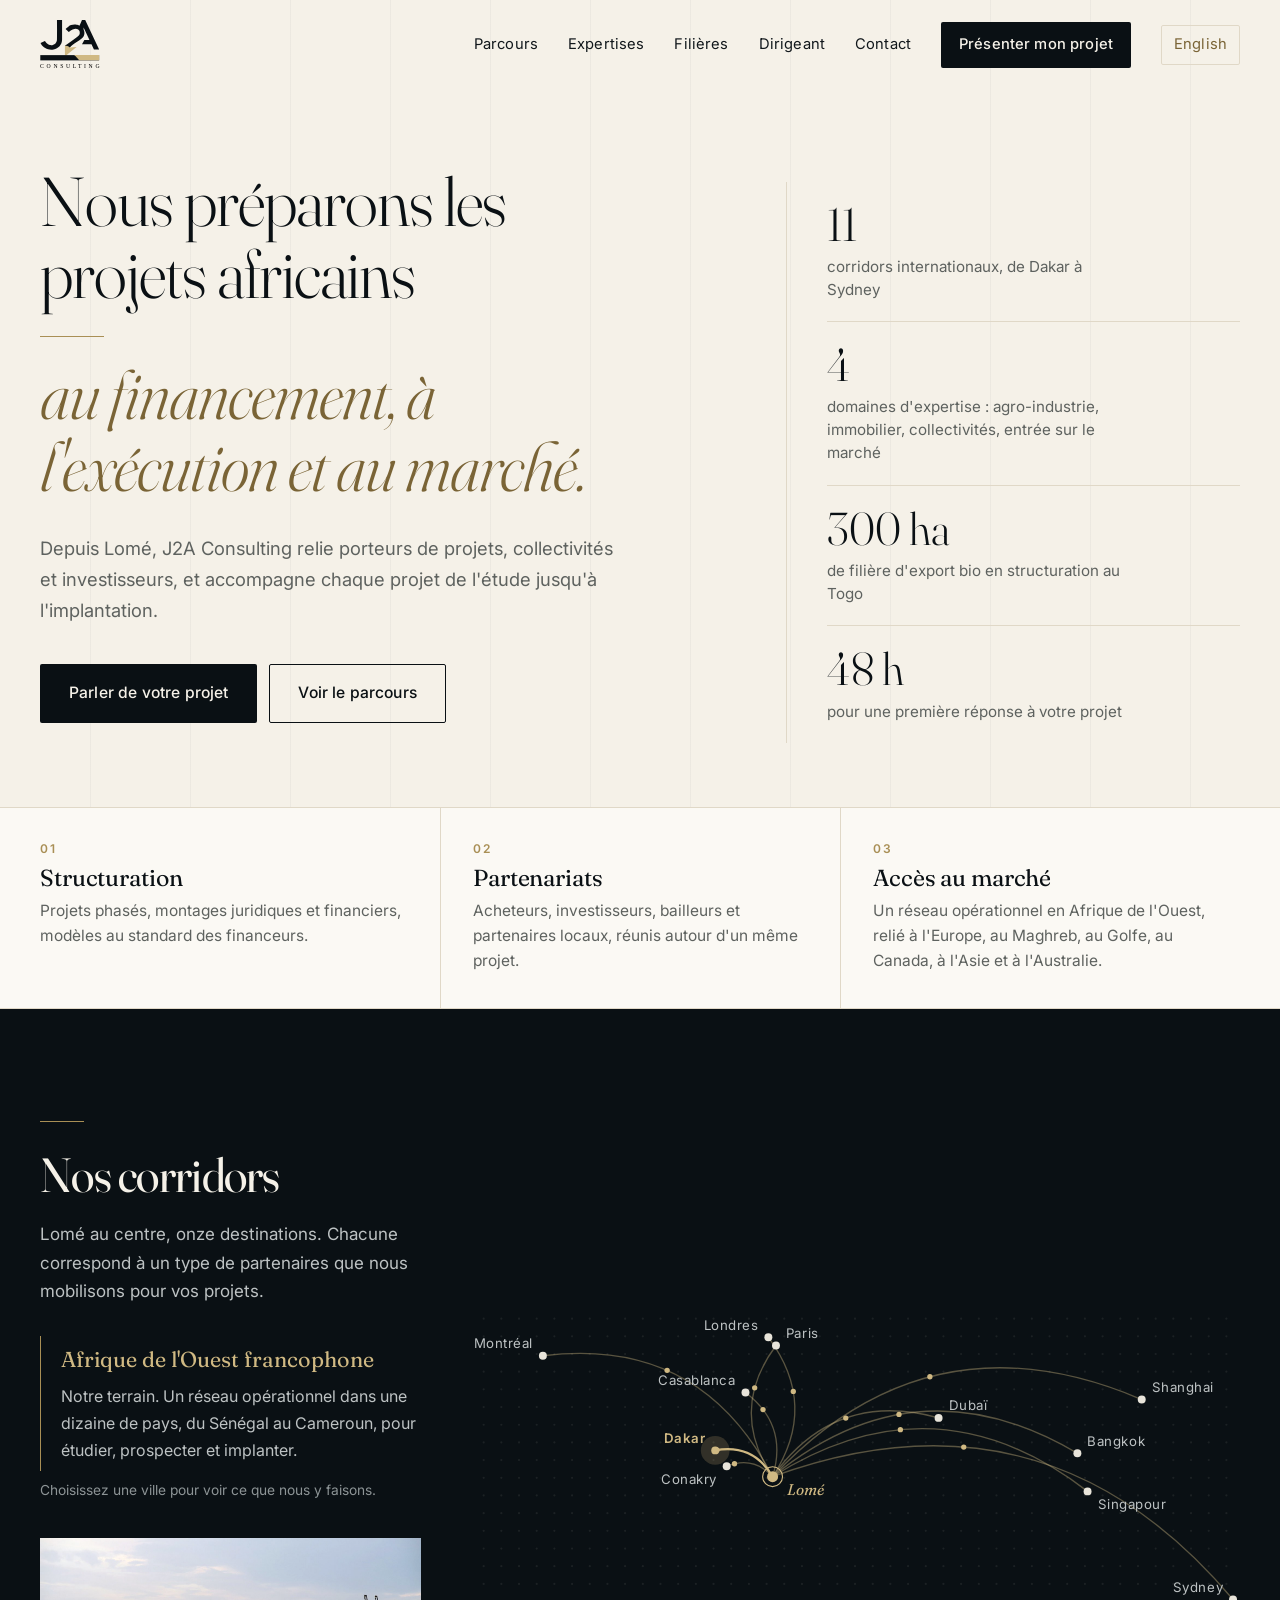
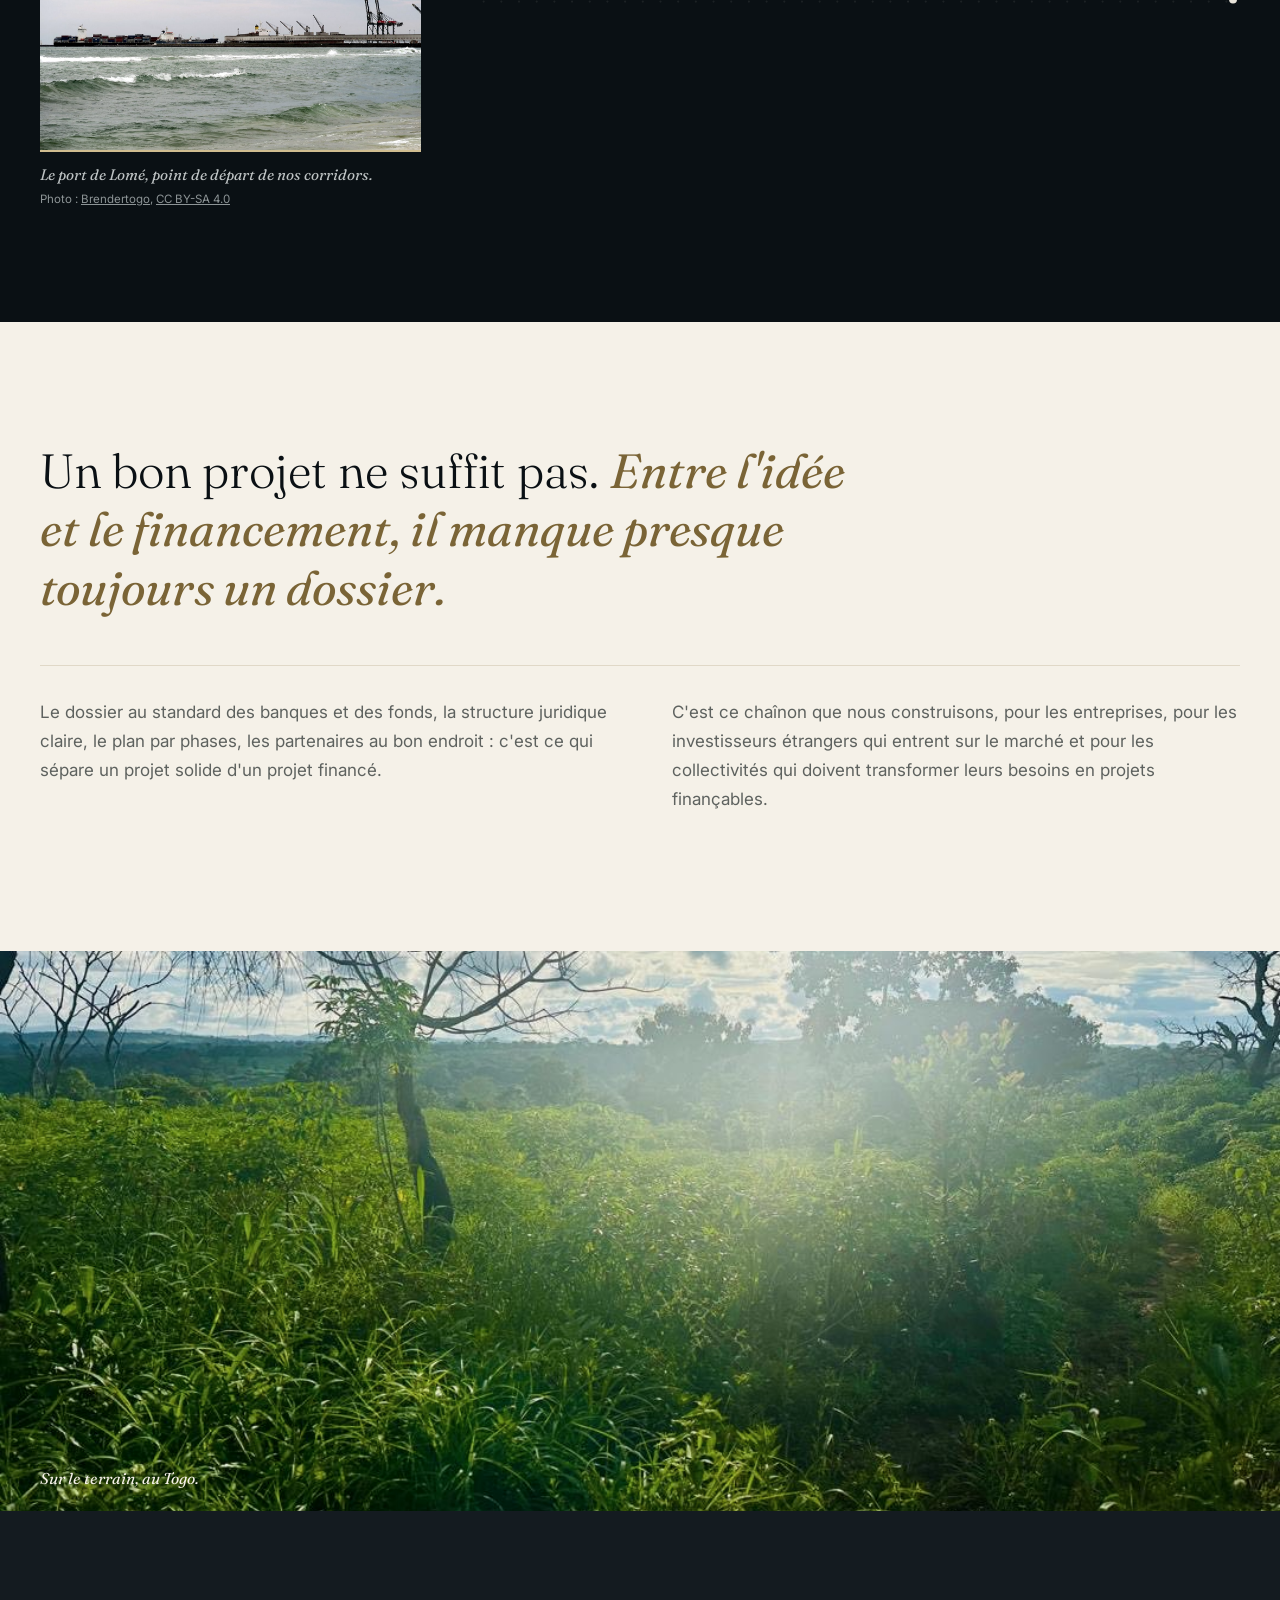
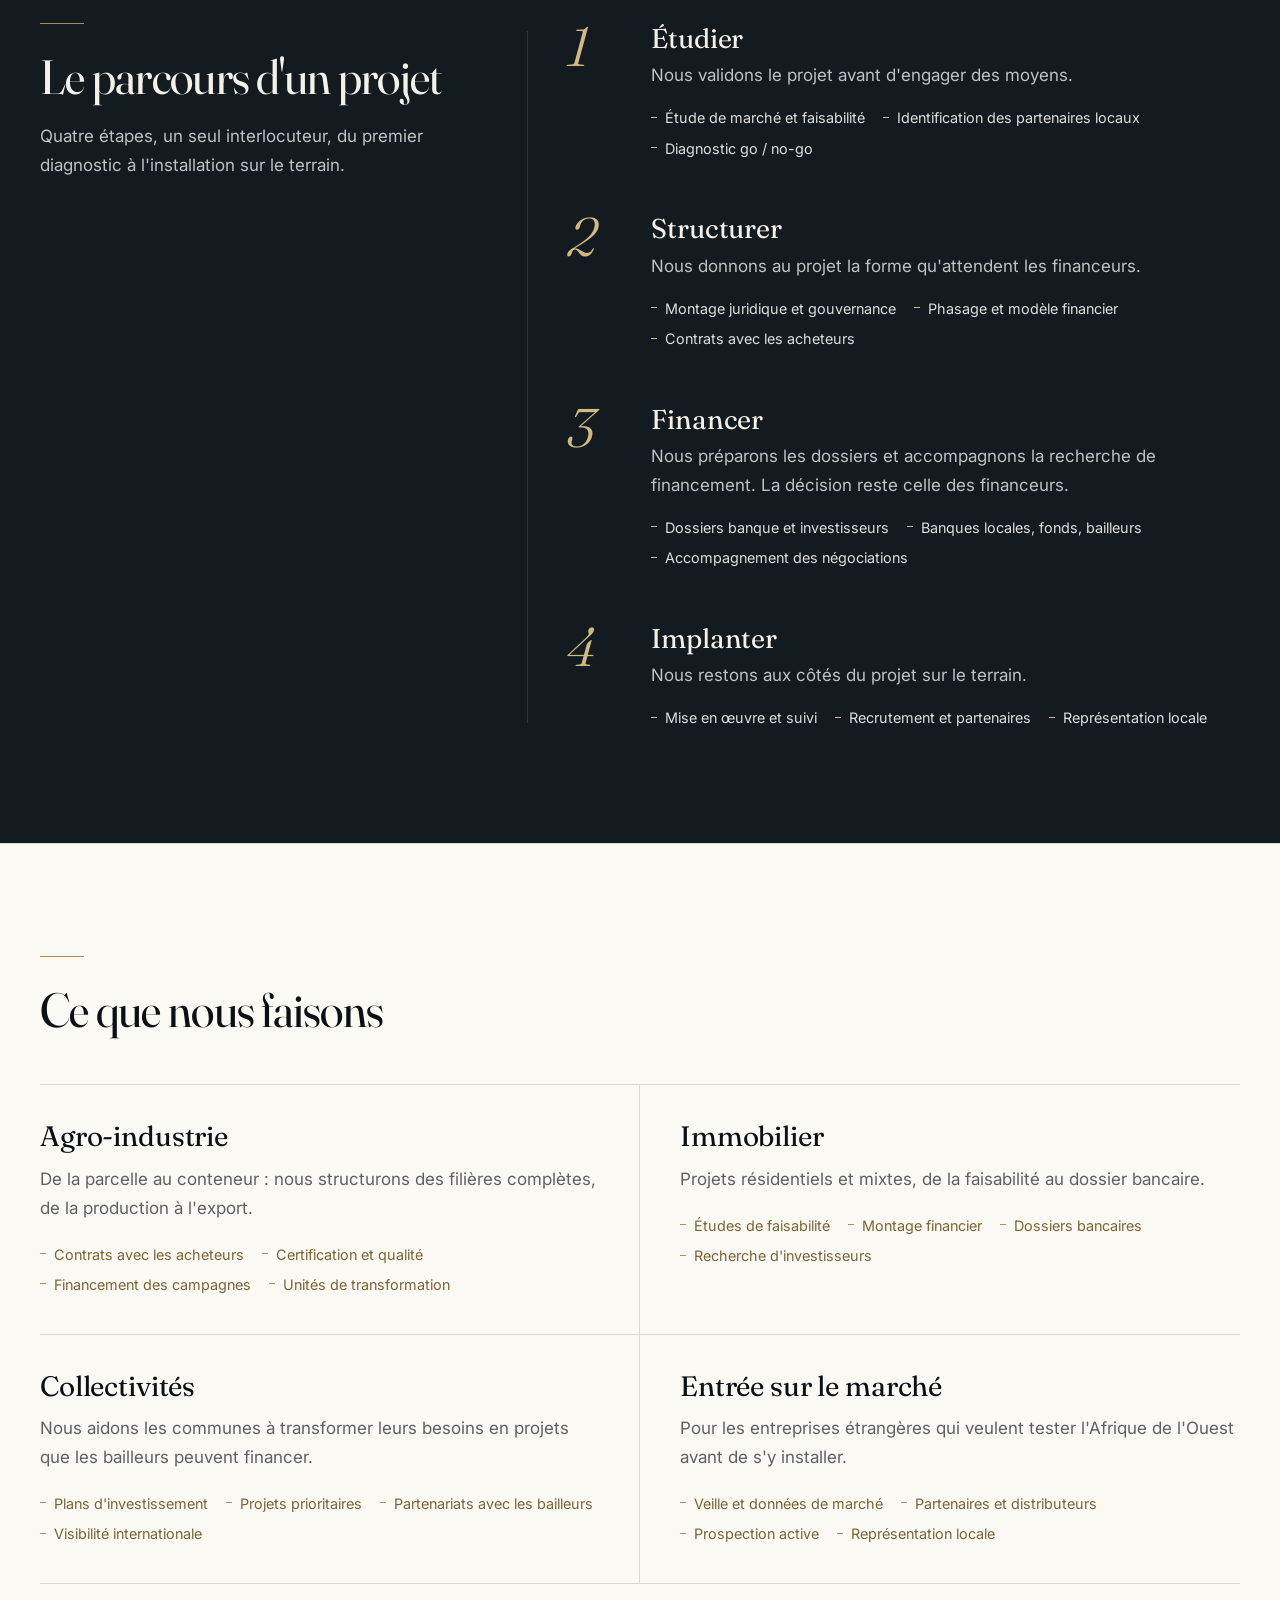
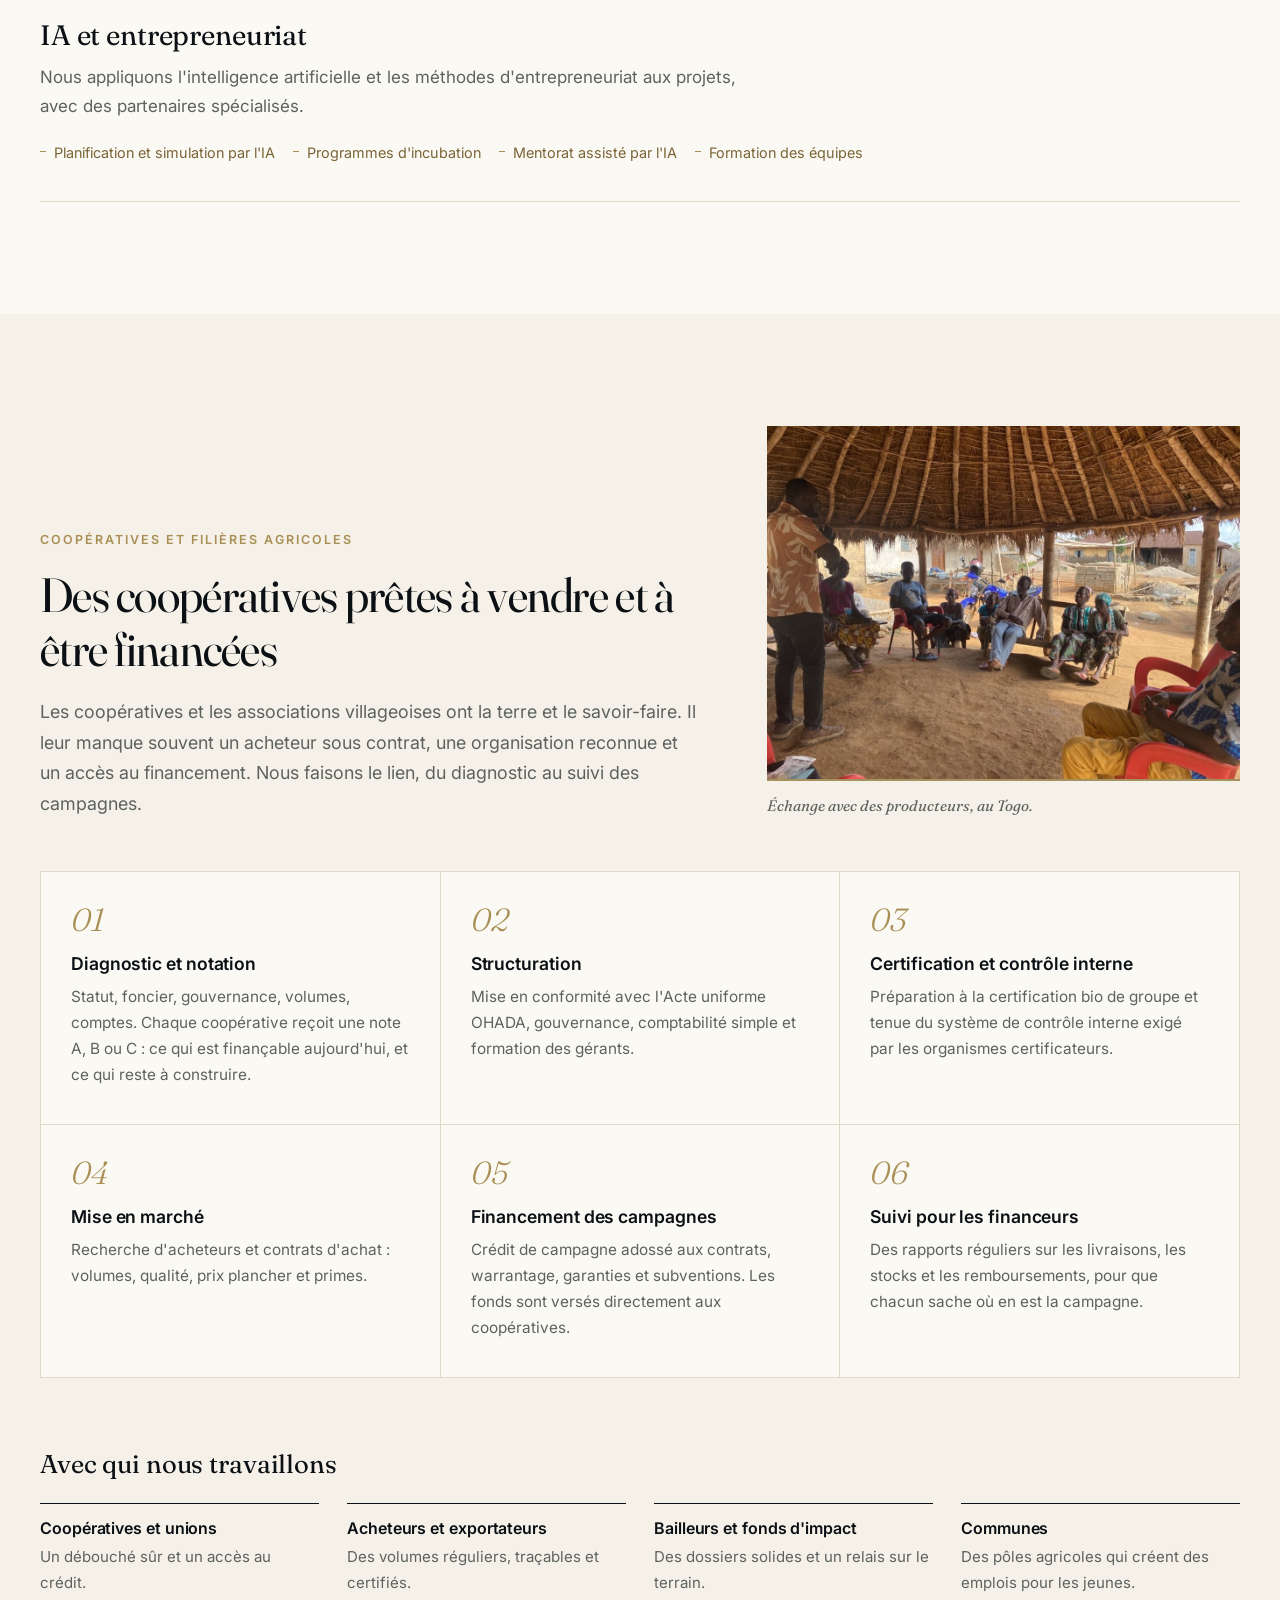
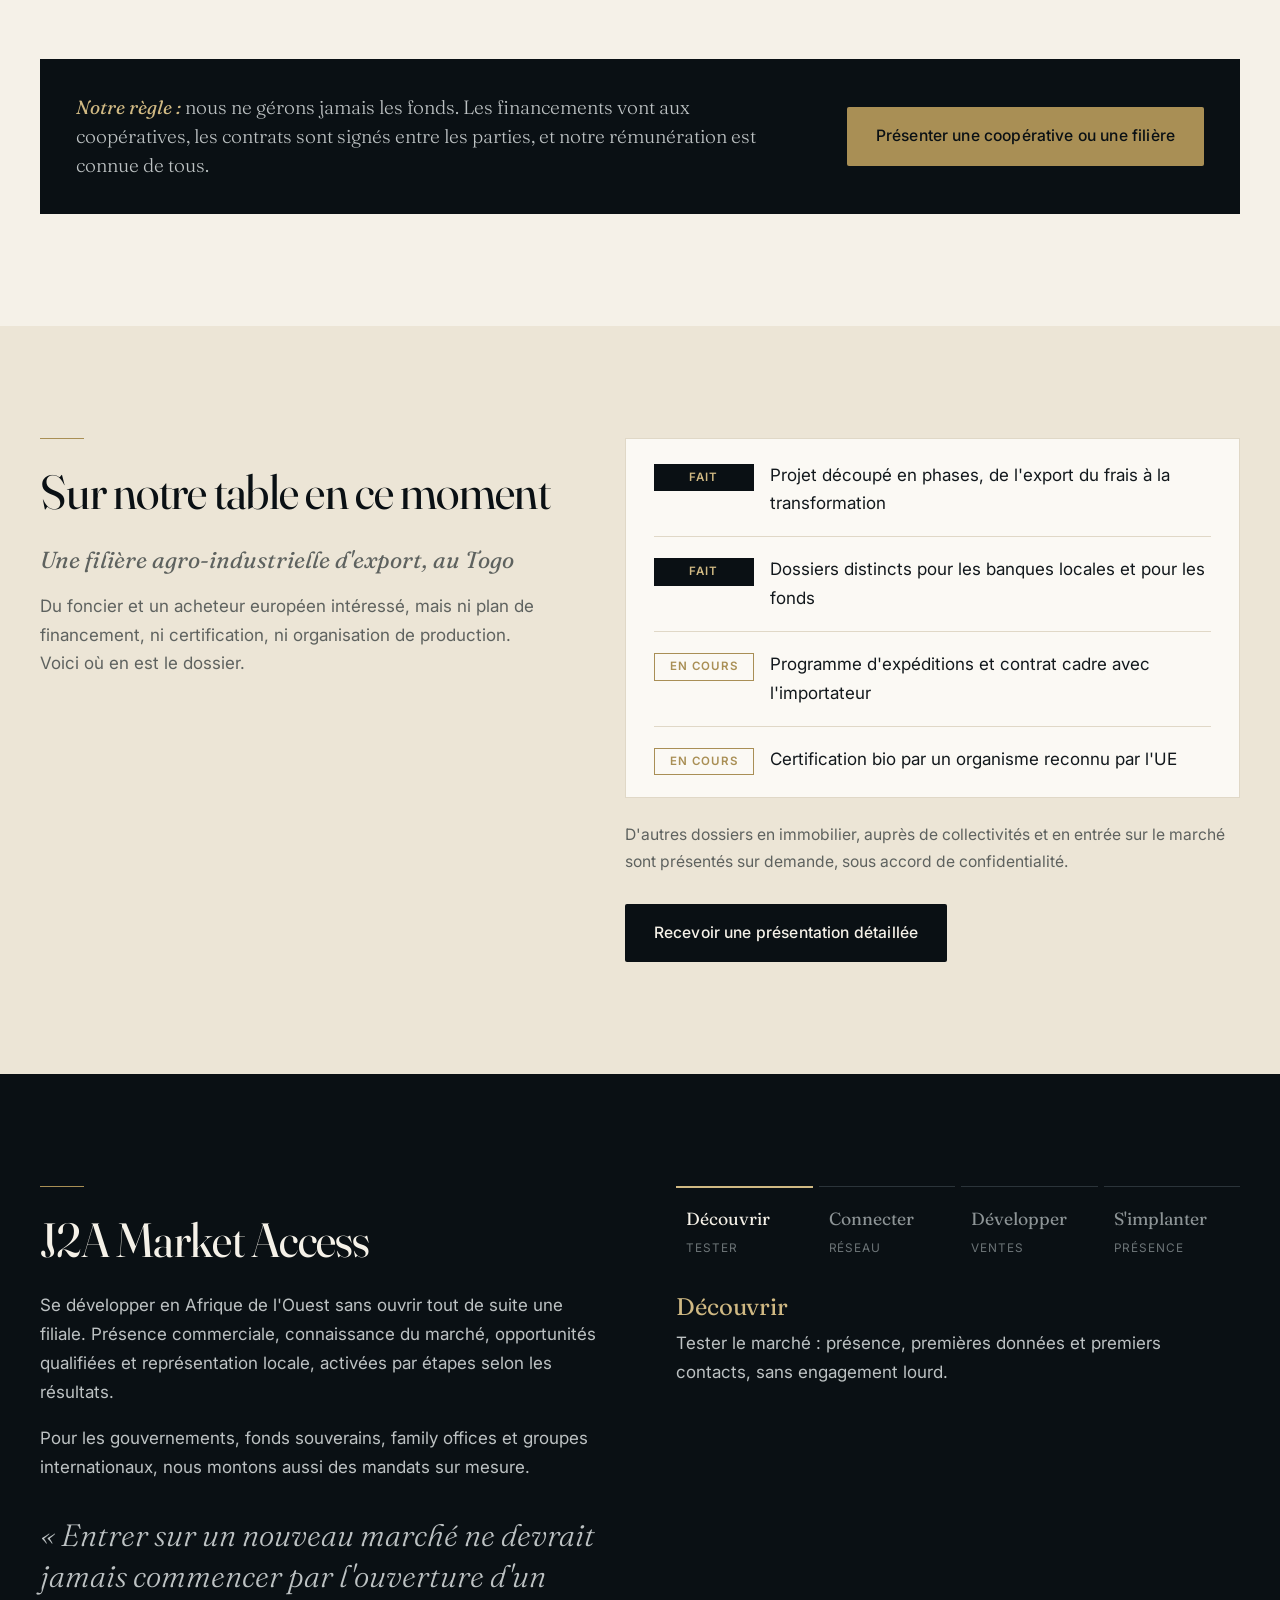
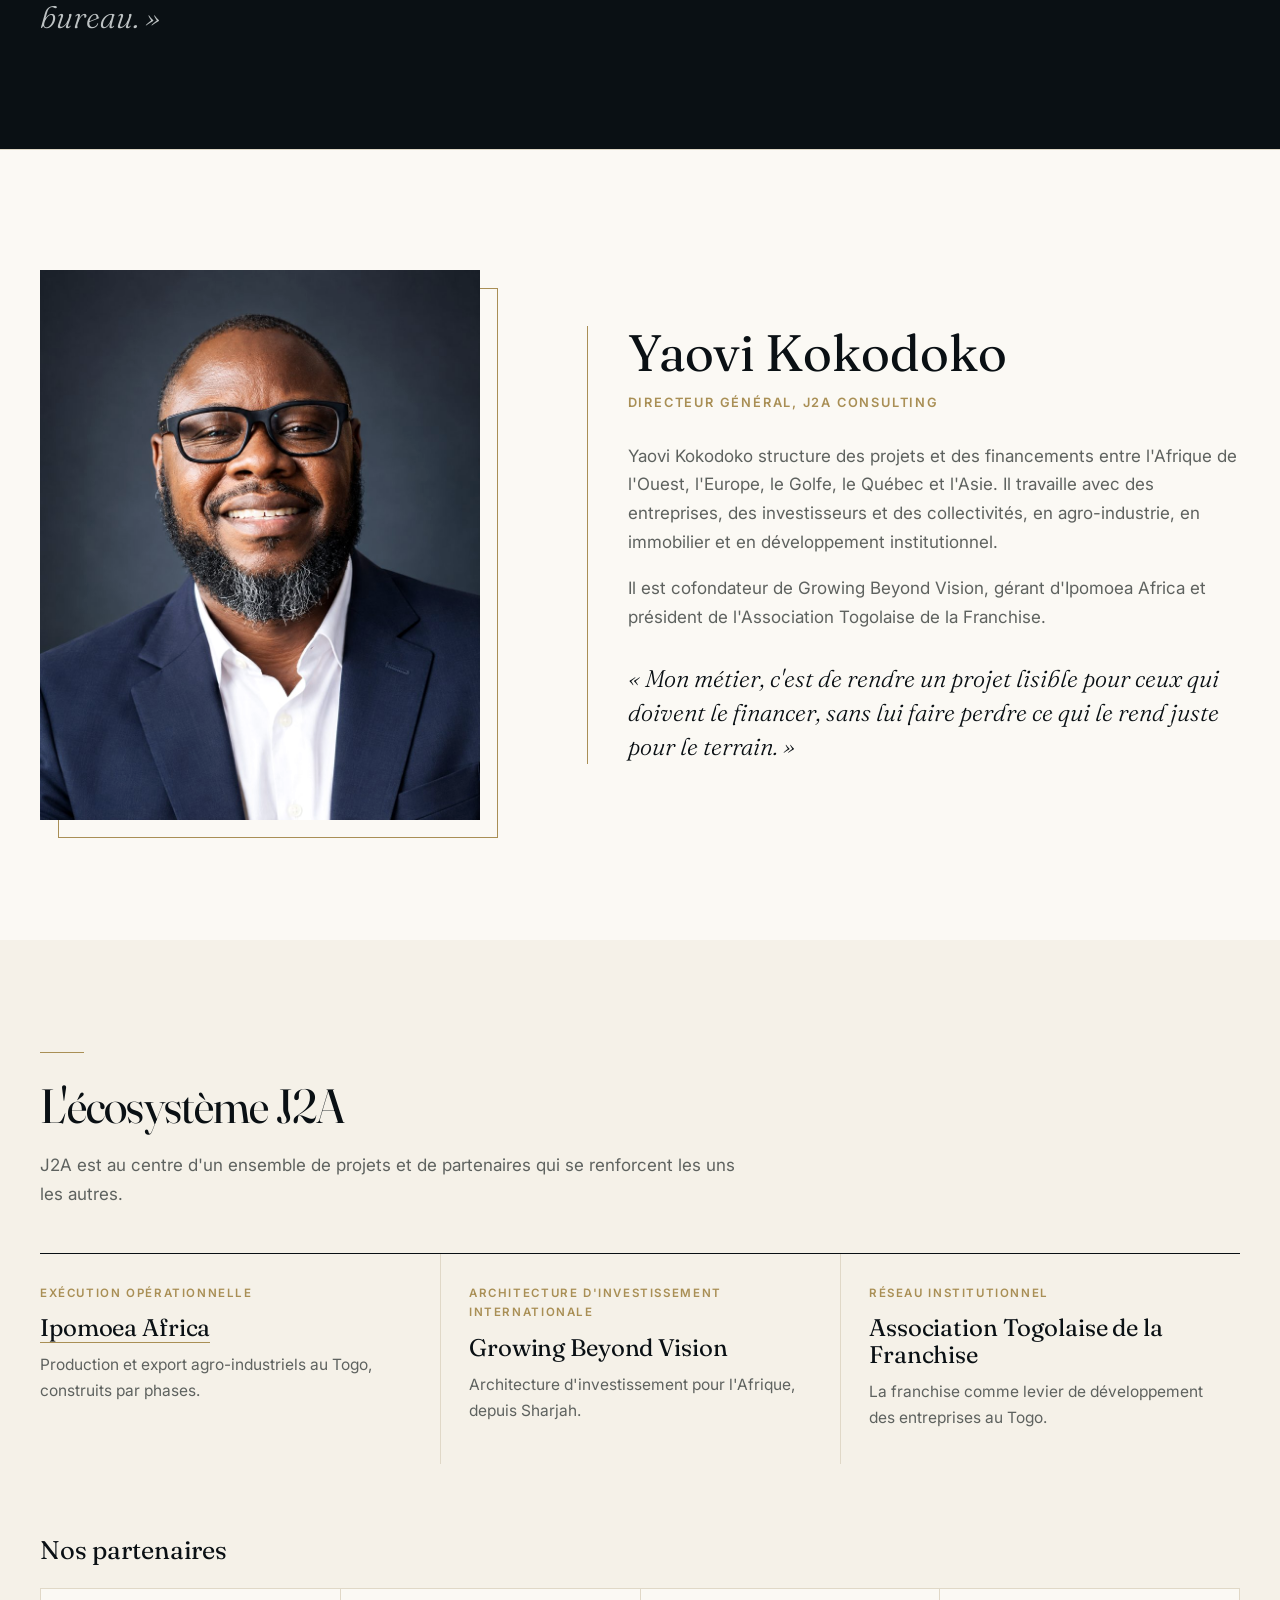
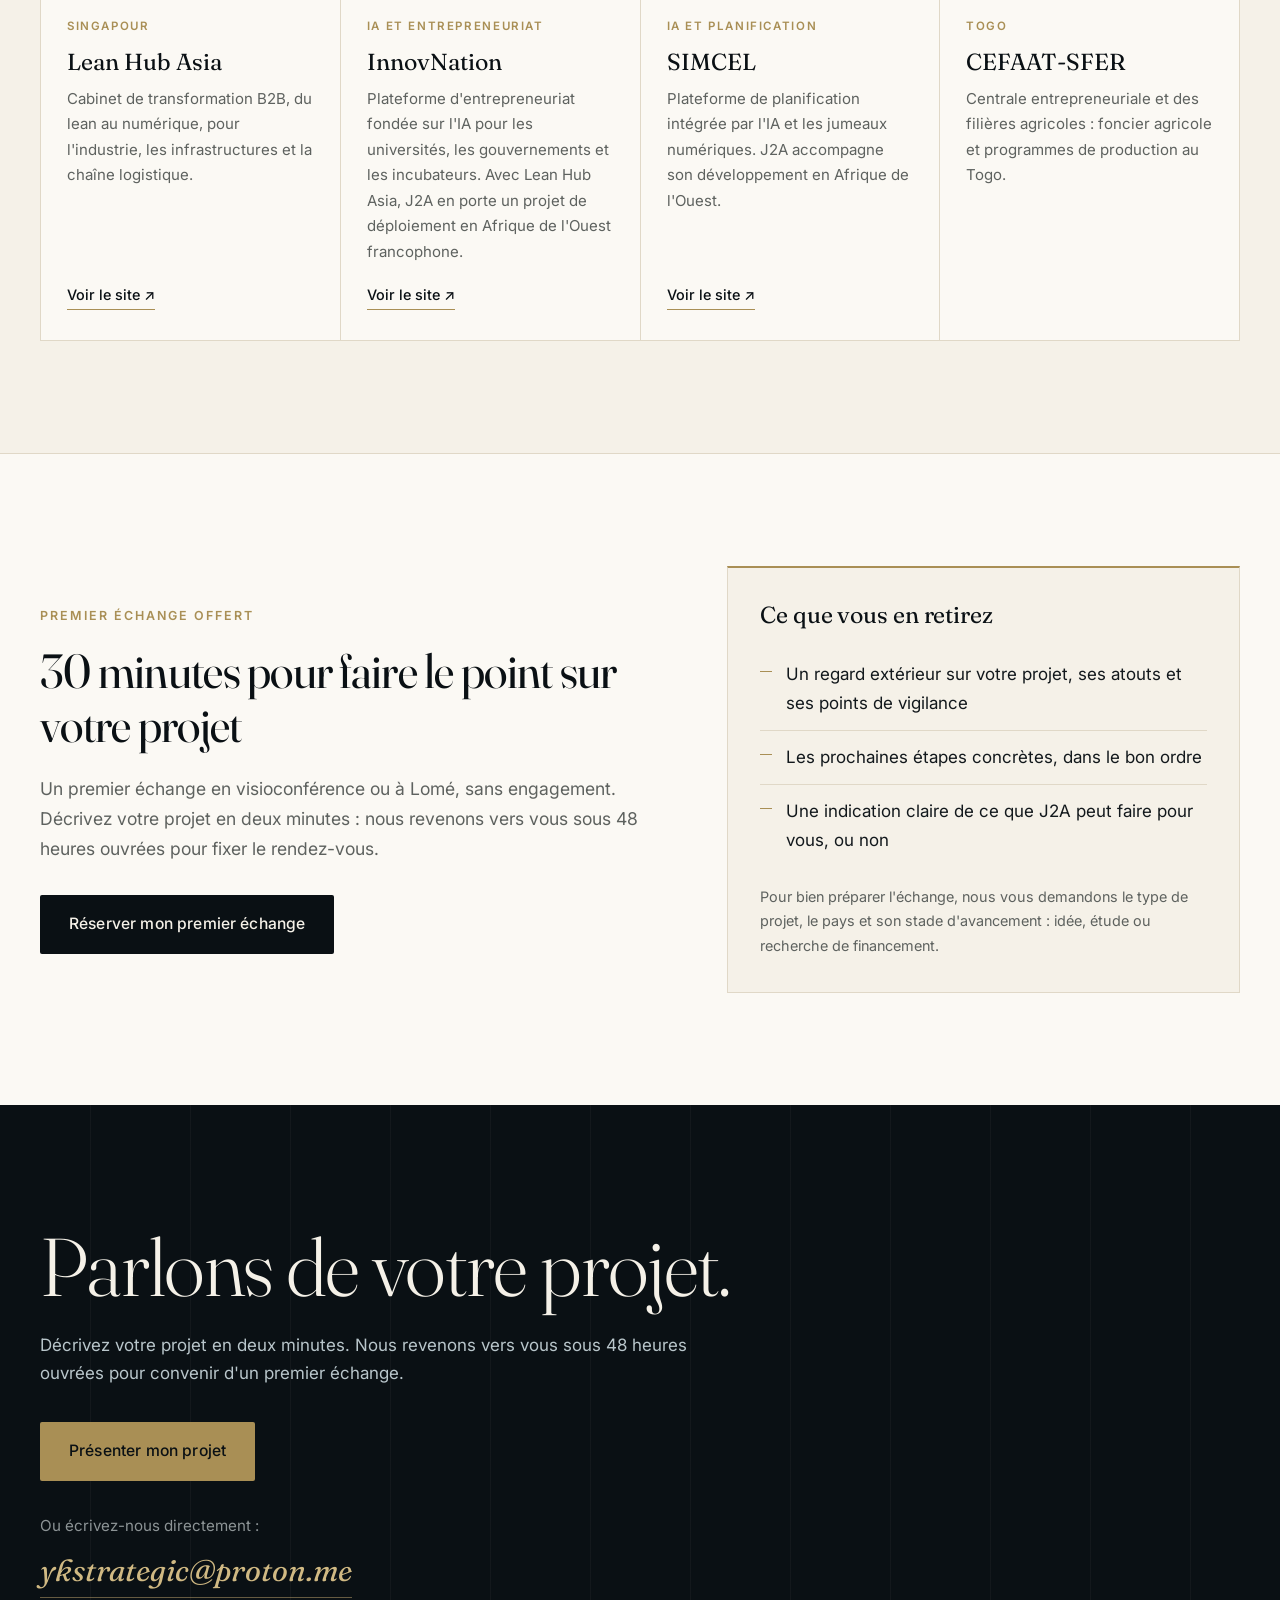
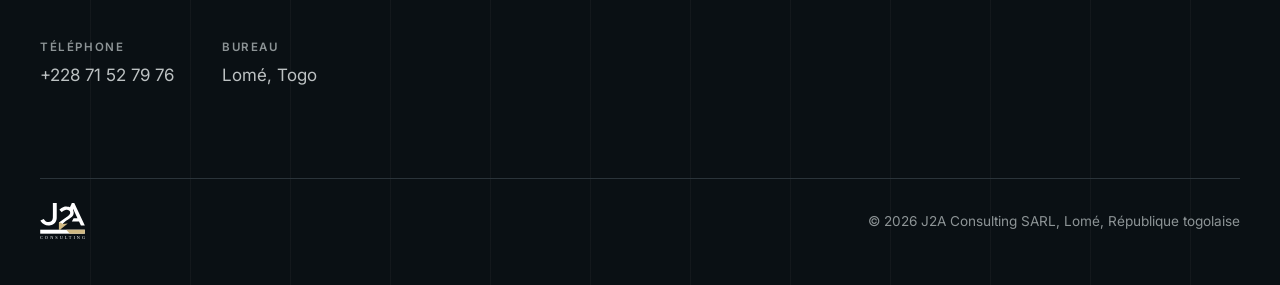
==== index.html @ 65346989 "Add files via upload site j2a a jour" ====
<!doctype html>
<html lang="fr">
<head>
<meta charset="utf-8">
<meta name="viewport" content="width=device-width, initial-scale=1">
<title>J2A Consulting | Structuration de projets, préparation au financement et accès au marché en Afrique de l'Ouest</title>
<meta name="description" content="J2A Consulting, cabinet basé à Lomé, structure les projets, prépare les dossiers de financement et facilite l'accès aux marchés en Afrique de l'Ouest, en lien avec l'Europe, le Golfe, le Québec et l'Asie.">
<link rel="canonical" href="https://j2a4510.github.io/j2a-consulting/">
<meta property="og:type" content="website">
<meta property="og:url" content="https://j2a4510.github.io/j2a-consulting/">
<meta property="og:locale" content="fr_FR">
<meta property="og:site_name" content="J2A Consulting">
<meta name="twitter:card" content="summary_large_image">
<meta property="og:title" content="J2A Consulting | Structuration de projets, préparation au financement et accès au marché en Afrique de l'Ouest">
<meta property="og:description" content="J2A Consulting, cabinet basé à Lomé, structure les projets, prépare les dossiers de financement et facilite l'accès aux marchés en Afrique de l'Ouest, en lien avec l'Europe, le Golfe, le Québec et l'Asie.">
<meta property="og:image" content="https://j2a4510.github.io/j2a-consulting/assets/share.jpg">
<link rel="alternate" hreflang="fr" href="https://j2a4510.github.io/j2a-consulting/">
<link rel="alternate" hreflang="en" href="https://j2a4510.github.io/j2a-consulting/en/">
<link rel="alternate" hreflang="x-default" href="https://j2a4510.github.io/j2a-consulting/">
<link rel="icon" href="assets/logo.svg" type="image/svg+xml">
<link rel="preconnect" href="https://fonts.googleapis.com">
<link rel="preconnect" href="https://fonts.gstatic.com" crossorigin>
<link href="https://fonts.googleapis.com/css2?family=Fraunces:ital,opsz,wght@0,9..144,300;0,9..144,400;0,9..144,500;0,9..144,600;1,9..144,300;1,9..144,400&family=Inter:wght@400;500;600&display=swap" rel="stylesheet">
<link rel="stylesheet" href="assets/style.css?v=5722cd5d">
</head>
<body>
<a class="skip-link" href="#main">Aller au contenu</a>
<header class="site-head">
  <div class="wrap">
    <a class="brand" href="./"><img src="assets/logo.svg" alt="J2A Consulting"></a>
    <button class="menu-btn" aria-expanded="false" aria-controls="mainnav"><span class="sr">Menu</span><i></i><i></i></button>
    <nav class="nav" id="mainnav" aria-label="Navigation"><a href="#parcours">Parcours</a><a href="#expertises">Expertises</a><a href="#filieres">Filières</a><a href="#dirigeant">Dirigeant</a><a href="#contact">Contact</a><a class="nav-cta" href="https://tally.so/r/rDD17N" data-tally-open="rDD17N" data-tally-layout="modal" data-tally-width="640" data-tally-emoji-animation="none">Présenter mon projet</a><a class="lang" href="en/" lang="en">English</a></nav>
  </div>
</header>

<main id="main">
<section class="hero">
  <div class="wrap hero-grid">
    <div>
      <h1 class="reveal">Nous préparons les projets africains <span class="g">au financement, à l'exécution et au marché.</span></h1>
      <p class="lede reveal d2">Depuis Lomé, J2A Consulting relie porteurs de projets, collectivités et investisseurs, et accompagne chaque projet de l'étude jusqu'à l'implantation.</p>
      <div class="cta-row reveal d3">
        <a class="btn btn-gold" href="https://tally.so/r/rDD17N" data-tally-open="rDD17N" data-tally-layout="modal" data-tally-width="640" data-tally-emoji-animation="none">Parler de votre projet</a>
        <a class="btn btn-ghost" href="#parcours">Voir le parcours</a>
      </div>
    </div>
    <aside class="hero-figs reveal d4" aria-label="J2A en chiffres"><dl><div><dt>11</dt><dd>corridors internationaux, de Dakar à Sydney</dd></div><div><dt>4</dt><dd>domaines d'expertise : agro-industrie, immobilier, collectivités, entrée sur le marché</dd></div><div><dt>300 ha</dt><dd>de filière d'export bio en structuration au Togo</dd></div><div><dt>48 h</dt><dd>pour une première réponse à votre projet</dd></div></dl></aside>
  </div>
</section>

<section class="proof" aria-label="J2A">
  <div class="wrap proof-grid"><div class="proof-item"><h3>Structuration</h3><p>Projets phasés, montages juridiques et financiers, modèles au standard des financeurs.</p></div><div class="proof-item"><h3>Partenariats</h3><p>Acheteurs, investisseurs, bailleurs et partenaires locaux, réunis autour d'un même projet.</p></div><div class="proof-item"><h3>Accès au marché</h3><p>Un réseau opérationnel en Afrique de l'Ouest, relié à l'Europe, au Maghreb, au Golfe, au Canada, à l'Asie et à l'Australie.</p></div></div>
</section>

<section class="corridors">
  <div class="wrap corridors-grid">
    <div>
      <h2>Nos corridors</h2>
      <p class="corr-intro">Lomé au centre, onze destinations. Chacune correspond à un type de partenaires que nous mobilisons pour vos projets.</p>
      <div class="corridor-card" aria-live="polite"></div>
      <div class="corridor-hint">Choisissez une ville pour voir ce que nous y faisons.</div>
      <figure class="port-photo"><img src="assets/port-lome.jpg" alt="Porte-conteneurs et grues au port de Lomé, vus depuis la plage" width="1400" height="788" loading="lazy"><figcaption>Le port de Lomé, point de départ de nos corridors. <span class="credit">Photo : <a href="https://commons.wikimedia.org/wiki/File:Container_ships_at_Lome_port.jpg" target="_blank" rel="noopener">Brendertogo</a>, <a href="https://creativecommons.org/licenses/by-sa/4.0/" target="_blank" rel="noopener">CC BY-SA 4.0</a></span></figcaption></figure>
    </div>
    <div class="corridor"><svg viewBox="236 84 690 278" role="group" aria-label="Les corridors de J2A Consulting au départ de Lomé">
<circle class="grid-dot" cx="242" cy="90" r="1"/>
<circle class="grid-dot" cx="242" cy="106" r="1"/>
<circle class="grid-dot" cx="242" cy="122" r="1"/>
<circle class="grid-dot" cx="242" cy="138" r="1"/>
<circle class="grid-dot" cx="242" cy="154" r="1"/>
<circle class="grid-dot" cx="242" cy="170" r="1"/>
<circle class="grid-dot" cx="242" cy="186" r="1"/>
<circle class="grid-dot" cx="242" cy="202" r="1"/>
<circle class="grid-dot" cx="242" cy="218" r="1"/>
<circle class="grid-dot" cx="242" cy="234" r="1"/>
<circle class="grid-dot" cx="242" cy="250" r="1"/>
<circle class="grid-dot" cx="242" cy="266" r="1"/>
<circle class="grid-dot" cx="242" cy="282" r="1"/>
<circle class="grid-dot" cx="242" cy="298" r="1"/>
<circle class="grid-dot" cx="242" cy="314" r="1"/>
<circle class="grid-dot" cx="242" cy="330" r="1"/>
<circle class="grid-dot" cx="242" cy="346" r="1"/>
<circle class="grid-dot" cx="258" cy="90" r="1"/>
<circle class="grid-dot" cx="258" cy="106" r="1"/>
<circle class="grid-dot" cx="258" cy="122" r="1"/>
<circle class="grid-dot" cx="258" cy="138" r="1"/>
<circle class="grid-dot" cx="258" cy="154" r="1"/>
<circle class="grid-dot" cx="258" cy="170" r="1"/>
<circle class="grid-dot" cx="258" cy="186" r="1"/>
<circle class="grid-dot" cx="258" cy="202" r="1"/>
<circle class="grid-dot" cx="258" cy="218" r="1"/>
<circle class="grid-dot" cx="258" cy="234" r="1"/>
<circle class="grid-dot" cx="258" cy="250" r="1"/>
<circle class="grid-dot" cx="258" cy="266" r="1"/>
<circle class="grid-dot" cx="258" cy="282" r="1"/>
<circle class="grid-dot" cx="258" cy="298" r="1"/>
<circle class="grid-dot" cx="258" cy="314" r="1"/>
<circle class="grid-dot" cx="258" cy="330" r="1"/>
<circle class="grid-dot" cx="258" cy="346" r="1"/>
<circle class="grid-dot" cx="274" cy="90" r="1"/>
<circle class="grid-dot" cx="274" cy="106" r="1"/>
<circle class="grid-dot" cx="274" cy="122" r="1"/>
<circle class="grid-dot" cx="274" cy="138" r="1"/>
<circle class="grid-dot" cx="274" cy="154" r="1"/>
<circle class="grid-dot" cx="274" cy="170" r="1"/>
<circle class="grid-dot" cx="274" cy="186" r="1"/>
<circle class="grid-dot" cx="274" cy="202" r="1"/>
<circle class="grid-dot" cx="274" cy="218" r="1"/>
<circle class="grid-dot" cx="274" cy="234" r="1"/>
<circle class="grid-dot" cx="274" cy="250" r="1"/>
<circle class="grid-dot" cx="274" cy="266" r="1"/>
<circle class="grid-dot" cx="274" cy="282" r="1"/>
<circle class="grid-dot" cx="274" cy="298" r="1"/>
<circle class="grid-dot" cx="274" cy="314" r="1"/>
<circle class="grid-dot" cx="274" cy="330" r="1"/>
<circle class="grid-dot" cx="274" cy="346" r="1"/>
<circle class="grid-dot" cx="290" cy="90" r="1"/>
<circle class="grid-dot" cx="290" cy="106" r="1"/>
<circle class="grid-dot" cx="290" cy="122" r="1"/>
<circle class="grid-dot" cx="290" cy="138" r="1"/>
<circle class="grid-dot" cx="290" cy="154" r="1"/>
<circle class="grid-dot" cx="290" cy="170" r="1"/>
<circle class="grid-dot" cx="290" cy="186" r="1"/>
<circle class="grid-dot" cx="290" cy="202" r="1"/>
<circle class="grid-dot" cx="290" cy="218" r="1"/>
<circle class="grid-dot" cx="290" cy="234" r="1"/>
<circle class="grid-dot" cx="290" cy="250" r="1"/>
<circle class="grid-dot" cx="290" cy="266" r="1"/>
<circle class="grid-dot" cx="290" cy="282" r="1"/>
<circle class="grid-dot" cx="290" cy="298" r="1"/>
<circle class="grid-dot" cx="290" cy="314" r="1"/>
<circle class="grid-dot" cx="290" cy="330" r="1"/>
<circle class="grid-dot" cx="290" cy="346" r="1"/>
<circle class="grid-dot" cx="306" cy="90" r="1"/>
<circle class="grid-dot" cx="306" cy="106" r="1"/>
<circle class="grid-dot" cx="306" cy="122" r="1"/>
<circle class="grid-dot" cx="306" cy="138" r="1"/>
<circle class="grid-dot" cx="306" cy="154" r="1"/>
<circle class="grid-dot" cx="306" cy="170" r="1"/>
<circle class="grid-dot" cx="306" cy="186" r="1"/>
<circle class="grid-dot" cx="306" cy="202" r="1"/>
<circle class="grid-dot" cx="306" cy="218" r="1"/>
<circle class="grid-dot" cx="306" cy="234" r="1"/>
<circle class="grid-dot" cx="306" cy="250" r="1"/>
<circle class="grid-dot" cx="306" cy="266" r="1"/>
<circle class="grid-dot" cx="306" cy="282" r="1"/>
<circle class="grid-dot" cx="306" cy="298" r="1"/>
<circle class="grid-dot" cx="306" cy="314" r="1"/>
<circle class="grid-dot" cx="306" cy="330" r="1"/>
<circle class="grid-dot" cx="306" cy="346" r="1"/>
<circle class="grid-dot" cx="322" cy="90" r="1"/>
<circle class="grid-dot" cx="322" cy="106" r="1"/>
<circle class="grid-dot" cx="322" cy="122" r="1"/>
<circle class="grid-dot" cx="322" cy="138" r="1"/>
<circle class="grid-dot" cx="322" cy="154" r="1"/>
<circle class="grid-dot" cx="322" cy="170" r="1"/>
<circle class="grid-dot" cx="322" cy="186" r="1"/>
<circle class="grid-dot" cx="322" cy="202" r="1"/>
<circle class="grid-dot" cx="322" cy="218" r="1"/>
<circle class="grid-dot" cx="322" cy="234" r="1"/>
<circle class="grid-dot" cx="322" cy="250" r="1"/>
<circle class="grid-dot" cx="322" cy="266" r="1"/>
<circle class="grid-dot" cx="322" cy="282" r="1"/>
<circle class="grid-dot" cx="322" cy="298" r="1"/>
<circle class="grid-dot" cx="322" cy="314" r="1"/>
<circle class="grid-dot" cx="322" cy="330" r="1"/>
<circle class="grid-dot" cx="322" cy="346" r="1"/>
<circle class="grid-dot" cx="338" cy="90" r="1"/>
<circle class="grid-dot" cx="338" cy="106" r="1"/>
<circle class="grid-dot" cx="338" cy="122" r="1"/>
<circle class="grid-dot" cx="338" cy="138" r="1"/>
<circle class="grid-dot" cx="338" cy="154" r="1"/>
<circle class="grid-dot" cx="338" cy="170" r="1"/>
<circle class="grid-dot" cx="338" cy="186" r="1"/>
<circle class="grid-dot" cx="338" cy="202" r="1"/>
<circle class="grid-dot" cx="338" cy="218" r="1"/>
<circle class="grid-dot" cx="338" cy="234" r="1"/>
<circle class="grid-dot" cx="338" cy="250" r="1"/>
<circle class="grid-dot" cx="338" cy="266" r="1"/>
<circle class="grid-dot" cx="338" cy="282" r="1"/>
<circle class="grid-dot" cx="338" cy="298" r="1"/>
<circle class="grid-dot" cx="338" cy="314" r="1"/>
<circle class="grid-dot" cx="338" cy="330" r="1"/>
<circle class="grid-dot" cx="338" cy="346" r="1"/>
<circle class="grid-dot" cx="354" cy="90" r="1"/>
<circle class="grid-dot" cx="354" cy="106" r="1"/>
<circle class="grid-dot" cx="354" cy="122" r="1"/>
<circle class="grid-dot" cx="354" cy="138" r="1"/>
<circle class="grid-dot" cx="354" cy="154" r="1"/>
<circle class="grid-dot" cx="354" cy="170" r="1"/>
<circle class="grid-dot" cx="354" cy="186" r="1"/>
<circle class="grid-dot" cx="354" cy="202" r="1"/>
<circle class="grid-dot" cx="354" cy="218" r="1"/>
<circle class="grid-dot" cx="354" cy="234" r="1"/>
<circle class="grid-dot" cx="354" cy="250" r="1"/>
<circle class="grid-dot" cx="354" cy="266" r="1"/>
<circle class="grid-dot" cx="354" cy="282" r="1"/>
<circle class="grid-dot" cx="354" cy="298" r="1"/>
<circle class="grid-dot" cx="354" cy="314" r="1"/>
<circle class="grid-dot" cx="354" cy="330" r="1"/>
<circle class="grid-dot" cx="354" cy="346" r="1"/>
<circle class="grid-dot" cx="370" cy="90" r="1"/>
<circle class="grid-dot" cx="370" cy="106" r="1"/>
<circle class="grid-dot" cx="370" cy="122" r="1"/>
<circle class="grid-dot" cx="370" cy="138" r="1"/>
<circle class="grid-dot" cx="370" cy="154" r="1"/>
<circle class="grid-dot" cx="370" cy="170" r="1"/>
<circle class="grid-dot" cx="370" cy="186" r="1"/>
<circle class="grid-dot" cx="370" cy="202" r="1"/>
<circle class="grid-dot" cx="370" cy="218" r="1"/>
<circle class="grid-dot" cx="370" cy="234" r="1"/>
<circle class="grid-dot" cx="370" cy="250" r="1"/>
<circle class="grid-dot" cx="370" cy="266" r="1"/>
<circle class="grid-dot" cx="370" cy="282" r="1"/>
<circle class="grid-dot" cx="370" cy="298" r="1"/>
<circle class="grid-dot" cx="370" cy="314" r="1"/>
<circle class="grid-dot" cx="370" cy="330" r="1"/>
<circle class="grid-dot" cx="370" cy="346" r="1"/>
<circle class="grid-dot" cx="386" cy="90" r="1"/>
<circle class="grid-dot" cx="386" cy="106" r="1"/>
<circle class="grid-dot" cx="386" cy="122" r="1"/>
<circle class="grid-dot" cx="386" cy="138" r="1"/>
<circle class="grid-dot" cx="386" cy="154" r="1"/>
<circle class="grid-dot" cx="386" cy="170" r="1"/>
<circle class="grid-dot" cx="386" cy="186" r="1"/>
<circle class="grid-dot" cx="386" cy="202" r="1"/>
<circle class="grid-dot" cx="386" cy="218" r="1"/>
<circle class="grid-dot" cx="386" cy="234" r="1"/>
<circle class="grid-dot" cx="386" cy="250" r="1"/>
<circle class="grid-dot" cx="386" cy="266" r="1"/>
<circle class="grid-dot" cx="386" cy="282" r="1"/>
<circle class="grid-dot" cx="386" cy="298" r="1"/>
<circle class="grid-dot" cx="386" cy="314" r="1"/>
<circle class="grid-dot" cx="386" cy="330" r="1"/>
<circle class="grid-dot" cx="386" cy="346" r="1"/>
<circle class="grid-dot" cx="402" cy="90" r="1"/>
<circle class="grid-dot" cx="402" cy="106" r="1"/>
<circle class="grid-dot" cx="402" cy="122" r="1"/>
<circle class="grid-dot" cx="402" cy="138" r="1"/>
<circle class="grid-dot" cx="402" cy="154" r="1"/>
<circle class="grid-dot" cx="402" cy="170" r="1"/>
<circle class="grid-dot" cx="402" cy="186" r="1"/>
<circle class="grid-dot" cx="402" cy="202" r="1"/>
<circle class="grid-dot" cx="402" cy="218" r="1"/>
<circle class="grid-dot" cx="402" cy="234" r="1"/>
<circle class="grid-dot" cx="402" cy="250" r="1"/>
<circle class="grid-dot" cx="402" cy="266" r="1"/>
<circle class="grid-dot" cx="402" cy="282" r="1"/>
<circle class="grid-dot" cx="402" cy="298" r="1"/>
<circle class="grid-dot" cx="402" cy="314" r="1"/>
<circle class="grid-dot" cx="402" cy="330" r="1"/>
<circle class="grid-dot" cx="402" cy="346" r="1"/>
<circle class="grid-dot" cx="418" cy="90" r="1"/>
<circle class="grid-dot" cx="418" cy="106" r="1"/>
<circle class="grid-dot" cx="418" cy="122" r="1"/>
<circle class="grid-dot" cx="418" cy="138" r="1"/>
<circle class="grid-dot" cx="418" cy="154" r="1"/>
<circle class="grid-dot" cx="418" cy="170" r="1"/>
<circle class="grid-dot" cx="418" cy="186" r="1"/>
<circle class="grid-dot" cx="418" cy="202" r="1"/>
<circle class="grid-dot" cx="418" cy="218" r="1"/>
<circle class="grid-dot" cx="418" cy="234" r="1"/>
<circle class="grid-dot" cx="418" cy="250" r="1"/>
<circle class="grid-dot" cx="418" cy="266" r="1"/>
<circle class="grid-dot" cx="418" cy="282" r="1"/>
<circle class="grid-dot" cx="418" cy="298" r="1"/>
<circle class="grid-dot" cx="418" cy="314" r="1"/>
<circle class="grid-dot" cx="418" cy="330" r="1"/>
<circle class="grid-dot" cx="418" cy="346" r="1"/>
<circle class="grid-dot" cx="434" cy="90" r="1"/>
<circle class="grid-dot" cx="434" cy="106" r="1"/>
<circle class="grid-dot" cx="434" cy="122" r="1"/>
<circle class="grid-dot" cx="434" cy="138" r="1"/>
<circle class="grid-dot" cx="434" cy="154" r="1"/>
<circle class="grid-dot" cx="434" cy="170" r="1"/>
<circle class="grid-dot" cx="434" cy="186" r="1"/>
<circle class="grid-dot" cx="434" cy="202" r="1"/>
<circle class="grid-dot" cx="434" cy="218" r="1"/>
<circle class="grid-dot" cx="434" cy="234" r="1"/>
<circle class="grid-dot" cx="434" cy="250" r="1"/>
<circle class="grid-dot" cx="434" cy="266" r="1"/>
<circle class="grid-dot" cx="434" cy="282" r="1"/>
<circle class="grid-dot" cx="434" cy="298" r="1"/>
<circle class="grid-dot" cx="434" cy="314" r="1"/>
<circle class="grid-dot" cx="434" cy="330" r="1"/>
<circle class="grid-dot" cx="434" cy="346" r="1"/>
<circle class="grid-dot" cx="450" cy="90" r="1"/>
<circle class="grid-dot" cx="450" cy="106" r="1"/>
<circle class="grid-dot" cx="450" cy="122" r="1"/>
<circle class="grid-dot" cx="450" cy="138" r="1"/>
<circle class="grid-dot" cx="450" cy="154" r="1"/>
<circle class="grid-dot" cx="450" cy="170" r="1"/>
<circle class="grid-dot" cx="450" cy="186" r="1"/>
<circle class="grid-dot" cx="450" cy="202" r="1"/>
<circle class="grid-dot" cx="450" cy="218" r="1"/>
<circle class="grid-dot" cx="450" cy="234" r="1"/>
<circle class="grid-dot" cx="450" cy="250" r="1"/>
<circle class="grid-dot" cx="450" cy="266" r="1"/>
<circle class="grid-dot" cx="450" cy="282" r="1"/>
<circle class="grid-dot" cx="450" cy="298" r="1"/>
<circle class="grid-dot" cx="450" cy="314" r="1"/>
<circle class="grid-dot" cx="450" cy="330" r="1"/>
<circle class="grid-dot" cx="450" cy="346" r="1"/>
<circle class="grid-dot" cx="466" cy="90" r="1"/>
<circle class="grid-dot" cx="466" cy="106" r="1"/>
<circle class="grid-dot" cx="466" cy="122" r="1"/>
<circle class="grid-dot" cx="466" cy="138" r="1"/>
<circle class="grid-dot" cx="466" cy="154" r="1"/>
<circle class="grid-dot" cx="466" cy="170" r="1"/>
<circle class="grid-dot" cx="466" cy="186" r="1"/>
<circle class="grid-dot" cx="466" cy="202" r="1"/>
<circle class="grid-dot" cx="466" cy="218" r="1"/>
<circle class="grid-dot" cx="466" cy="234" r="1"/>
<circle class="grid-dot" cx="466" cy="250" r="1"/>
<circle class="grid-dot" cx="466" cy="266" r="1"/>
<circle class="grid-dot" cx="466" cy="282" r="1"/>
<circle class="grid-dot" cx="466" cy="298" r="1"/>
<circle class="grid-dot" cx="466" cy="314" r="1"/>
<circle class="grid-dot" cx="466" cy="330" r="1"/>
<circle class="grid-dot" cx="466" cy="346" r="1"/>
<circle class="grid-dot" cx="482" cy="90" r="1"/>
<circle class="grid-dot" cx="482" cy="106" r="1"/>
<circle class="grid-dot" cx="482" cy="122" r="1"/>
<circle class="grid-dot" cx="482" cy="138" r="1"/>
<circle class="grid-dot" cx="482" cy="154" r="1"/>
<circle class="grid-dot" cx="482" cy="170" r="1"/>
<circle class="grid-dot" cx="482" cy="186" r="1"/>
<circle class="grid-dot" cx="482" cy="202" r="1"/>
<circle class="grid-dot" cx="482" cy="218" r="1"/>
<circle class="grid-dot" cx="482" cy="234" r="1"/>
<circle class="grid-dot" cx="482" cy="250" r="1"/>
<circle class="grid-dot" cx="482" cy="266" r="1"/>
<circle class="grid-dot" cx="482" cy="282" r="1"/>
<circle class="grid-dot" cx="482" cy="298" r="1"/>
<circle class="grid-dot" cx="482" cy="314" r="1"/>
<circle class="grid-dot" cx="482" cy="330" r="1"/>
<circle class="grid-dot" cx="482" cy="346" r="1"/>
<circle class="grid-dot" cx="498" cy="90" r="1"/>
<circle class="grid-dot" cx="498" cy="106" r="1"/>
<circle class="grid-dot" cx="498" cy="122" r="1"/>
<circle class="grid-dot" cx="498" cy="138" r="1"/>
<circle class="grid-dot" cx="498" cy="154" r="1"/>
<circle class="grid-dot" cx="498" cy="170" r="1"/>
<circle class="grid-dot" cx="498" cy="186" r="1"/>
<circle class="grid-dot" cx="498" cy="202" r="1"/>
<circle class="grid-dot" cx="498" cy="218" r="1"/>
<circle class="grid-dot" cx="498" cy="234" r="1"/>
<circle class="grid-dot" cx="498" cy="250" r="1"/>
<circle class="grid-dot" cx="498" cy="266" r="1"/>
<circle class="grid-dot" cx="498" cy="282" r="1"/>
<circle class="grid-dot" cx="498" cy="298" r="1"/>
<circle class="grid-dot" cx="498" cy="314" r="1"/>
<circle class="grid-dot" cx="498" cy="330" r="1"/>
<circle class="grid-dot" cx="498" cy="346" r="1"/>
<circle class="grid-dot" cx="514" cy="90" r="1"/>
<circle class="grid-dot" cx="514" cy="106" r="1"/>
<circle class="grid-dot" cx="514" cy="122" r="1"/>
<circle class="grid-dot" cx="514" cy="138" r="1"/>
<circle class="grid-dot" cx="514" cy="154" r="1"/>
<circle class="grid-dot" cx="514" cy="170" r="1"/>
<circle class="grid-dot" cx="514" cy="186" r="1"/>
<circle class="grid-dot" cx="514" cy="202" r="1"/>
<circle class="grid-dot" cx="514" cy="218" r="1"/>
<circle class="grid-dot" cx="514" cy="234" r="1"/>
<circle class="grid-dot" cx="514" cy="250" r="1"/>
<circle class="grid-dot" cx="514" cy="266" r="1"/>
<circle class="grid-dot" cx="514" cy="282" r="1"/>
<circle class="grid-dot" cx="514" cy="298" r="1"/>
<circle class="grid-dot" cx="514" cy="314" r="1"/>
<circle class="grid-dot" cx="514" cy="330" r="1"/>
<circle class="grid-dot" cx="514" cy="346" r="1"/>
<circle class="grid-dot" cx="530" cy="90" r="1"/>
<circle class="grid-dot" cx="530" cy="106" r="1"/>
<circle class="grid-dot" cx="530" cy="122" r="1"/>
<circle class="grid-dot" cx="530" cy="138" r="1"/>
<circle class="grid-dot" cx="530" cy="154" r="1"/>
<circle class="grid-dot" cx="530" cy="170" r="1"/>
<circle class="grid-dot" cx="530" cy="186" r="1"/>
<circle class="grid-dot" cx="530" cy="202" r="1"/>
<circle class="grid-dot" cx="530" cy="218" r="1"/>
<circle class="grid-dot" cx="530" cy="234" r="1"/>
<circle class="grid-dot" cx="530" cy="250" r="1"/>
<circle class="grid-dot" cx="530" cy="266" r="1"/>
<circle class="grid-dot" cx="530" cy="282" r="1"/>
<circle class="grid-dot" cx="530" cy="298" r="1"/>
<circle class="grid-dot" cx="530" cy="314" r="1"/>
<circle class="grid-dot" cx="530" cy="330" r="1"/>
<circle class="grid-dot" cx="530" cy="346" r="1"/>
<circle class="grid-dot" cx="546" cy="90" r="1"/>
<circle class="grid-dot" cx="546" cy="106" r="1"/>
<circle class="grid-dot" cx="546" cy="122" r="1"/>
<circle class="grid-dot" cx="546" cy="138" r="1"/>
<circle class="grid-dot" cx="546" cy="154" r="1"/>
<circle class="grid-dot" cx="546" cy="170" r="1"/>
<circle class="grid-dot" cx="546" cy="186" r="1"/>
<circle class="grid-dot" cx="546" cy="202" r="1"/>
<circle class="grid-dot" cx="546" cy="218" r="1"/>
<circle class="grid-dot" cx="546" cy="234" r="1"/>
<circle class="grid-dot" cx="546" cy="250" r="1"/>
<circle class="grid-dot" cx="546" cy="266" r="1"/>
<circle class="grid-dot" cx="546" cy="282" r="1"/>
<circle class="grid-dot" cx="546" cy="298" r="1"/>
<circle class="grid-dot" cx="546" cy="314" r="1"/>
<circle class="grid-dot" cx="546" cy="330" r="1"/>
<circle class="grid-dot" cx="546" cy="346" r="1"/>
<circle class="grid-dot" cx="562" cy="90" r="1"/>
<circle class="grid-dot" cx="562" cy="106" r="1"/>
<circle class="grid-dot" cx="562" cy="122" r="1"/>
<circle class="grid-dot" cx="562" cy="138" r="1"/>
<circle class="grid-dot" cx="562" cy="154" r="1"/>
<circle class="grid-dot" cx="562" cy="170" r="1"/>
<circle class="grid-dot" cx="562" cy="186" r="1"/>
<circle class="grid-dot" cx="562" cy="202" r="1"/>
<circle class="grid-dot" cx="562" cy="218" r="1"/>
<circle class="grid-dot" cx="562" cy="234" r="1"/>
<circle class="grid-dot" cx="562" cy="250" r="1"/>
<circle class="grid-dot" cx="562" cy="266" r="1"/>
<circle class="grid-dot" cx="562" cy="282" r="1"/>
<circle class="grid-dot" cx="562" cy="298" r="1"/>
<circle class="grid-dot" cx="562" cy="314" r="1"/>
<circle class="grid-dot" cx="562" cy="330" r="1"/>
<circle class="grid-dot" cx="562" cy="346" r="1"/>
<circle class="grid-dot" cx="578" cy="90" r="1"/>
<circle class="grid-dot" cx="578" cy="106" r="1"/>
<circle class="grid-dot" cx="578" cy="122" r="1"/>
<circle class="grid-dot" cx="578" cy="138" r="1"/>
<circle class="grid-dot" cx="578" cy="154" r="1"/>
<circle class="grid-dot" cx="578" cy="170" r="1"/>
<circle class="grid-dot" cx="578" cy="186" r="1"/>
<circle class="grid-dot" cx="578" cy="202" r="1"/>
<circle class="grid-dot" cx="578" cy="218" r="1"/>
<circle class="grid-dot" cx="578" cy="234" r="1"/>
<circle class="grid-dot" cx="578" cy="250" r="1"/>
<circle class="grid-dot" cx="578" cy="266" r="1"/>
<circle class="grid-dot" cx="578" cy="282" r="1"/>
<circle class="grid-dot" cx="578" cy="298" r="1"/>
<circle class="grid-dot" cx="578" cy="314" r="1"/>
<circle class="grid-dot" cx="578" cy="330" r="1"/>
<circle class="grid-dot" cx="578" cy="346" r="1"/>
<circle class="grid-dot" cx="594" cy="90" r="1"/>
<circle class="grid-dot" cx="594" cy="106" r="1"/>
<circle class="grid-dot" cx="594" cy="122" r="1"/>
<circle class="grid-dot" cx="594" cy="138" r="1"/>
<circle class="grid-dot" cx="594" cy="154" r="1"/>
<circle class="grid-dot" cx="594" cy="170" r="1"/>
<circle class="grid-dot" cx="594" cy="186" r="1"/>
<circle class="grid-dot" cx="594" cy="202" r="1"/>
<circle class="grid-dot" cx="594" cy="218" r="1"/>
<circle class="grid-dot" cx="594" cy="234" r="1"/>
<circle class="grid-dot" cx="594" cy="250" r="1"/>
<circle class="grid-dot" cx="594" cy="266" r="1"/>
<circle class="grid-dot" cx="594" cy="282" r="1"/>
<circle class="grid-dot" cx="594" cy="298" r="1"/>
<circle class="grid-dot" cx="594" cy="314" r="1"/>
<circle class="grid-dot" cx="594" cy="330" r="1"/>
<circle class="grid-dot" cx="594" cy="346" r="1"/>
<circle class="grid-dot" cx="610" cy="90" r="1"/>
<circle class="grid-dot" cx="610" cy="106" r="1"/>
<circle class="grid-dot" cx="610" cy="122" r="1"/>
<circle class="grid-dot" cx="610" cy="138" r="1"/>
<circle class="grid-dot" cx="610" cy="154" r="1"/>
<circle class="grid-dot" cx="610" cy="170" r="1"/>
<circle class="grid-dot" cx="610" cy="186" r="1"/>
<circle class="grid-dot" cx="610" cy="202" r="1"/>
<circle class="grid-dot" cx="610" cy="218" r="1"/>
<circle class="grid-dot" cx="610" cy="234" r="1"/>
<circle class="grid-dot" cx="610" cy="250" r="1"/>
<circle class="grid-dot" cx="610" cy="266" r="1"/>
<circle class="grid-dot" cx="610" cy="282" r="1"/>
<circle class="grid-dot" cx="610" cy="298" r="1"/>
<circle class="grid-dot" cx="610" cy="314" r="1"/>
<circle class="grid-dot" cx="610" cy="330" r="1"/>
<circle class="grid-dot" cx="610" cy="346" r="1"/>
<circle class="grid-dot" cx="626" cy="90" r="1"/>
<circle class="grid-dot" cx="626" cy="106" r="1"/>
<circle class="grid-dot" cx="626" cy="122" r="1"/>
<circle class="grid-dot" cx="626" cy="138" r="1"/>
<circle class="grid-dot" cx="626" cy="154" r="1"/>
<circle class="grid-dot" cx="626" cy="170" r="1"/>
<circle class="grid-dot" cx="626" cy="186" r="1"/>
<circle class="grid-dot" cx="626" cy="202" r="1"/>
<circle class="grid-dot" cx="626" cy="218" r="1"/>
<circle class="grid-dot" cx="626" cy="234" r="1"/>
<circle class="grid-dot" cx="626" cy="250" r="1"/>
<circle class="grid-dot" cx="626" cy="266" r="1"/>
<circle class="grid-dot" cx="626" cy="282" r="1"/>
<circle class="grid-dot" cx="626" cy="298" r="1"/>
<circle class="grid-dot" cx="626" cy="314" r="1"/>
<circle class="grid-dot" cx="626" cy="330" r="1"/>
<circle class="grid-dot" cx="626" cy="346" r="1"/>
<circle class="grid-dot" cx="642" cy="90" r="1"/>
<circle class="grid-dot" cx="642" cy="106" r="1"/>
<circle class="grid-dot" cx="642" cy="122" r="1"/>
<circle class="grid-dot" cx="642" cy="138" r="1"/>
<circle class="grid-dot" cx="642" cy="154" r="1"/>
<circle class="grid-dot" cx="642" cy="170" r="1"/>
<circle class="grid-dot" cx="642" cy="186" r="1"/>
<circle class="grid-dot" cx="642" cy="202" r="1"/>
<circle class="grid-dot" cx="642" cy="218" r="1"/>
<circle class="grid-dot" cx="642" cy="234" r="1"/>
<circle class="grid-dot" cx="642" cy="250" r="1"/>
<circle class="grid-dot" cx="642" cy="266" r="1"/>
<circle class="grid-dot" cx="642" cy="282" r="1"/>
<circle class="grid-dot" cx="642" cy="298" r="1"/>
<circle class="grid-dot" cx="642" cy="314" r="1"/>
<circle class="grid-dot" cx="642" cy="330" r="1"/>
<circle class="grid-dot" cx="642" cy="346" r="1"/>
<circle class="grid-dot" cx="658" cy="90" r="1"/>
<circle class="grid-dot" cx="658" cy="106" r="1"/>
<circle class="grid-dot" cx="658" cy="122" r="1"/>
<circle class="grid-dot" cx="658" cy="138" r="1"/>
<circle class="grid-dot" cx="658" cy="154" r="1"/>
<circle class="grid-dot" cx="658" cy="170" r="1"/>
<circle class="grid-dot" cx="658" cy="186" r="1"/>
<circle class="grid-dot" cx="658" cy="202" r="1"/>
<circle class="grid-dot" cx="658" cy="218" r="1"/>
<circle class="grid-dot" cx="658" cy="234" r="1"/>
<circle class="grid-dot" cx="658" cy="250" r="1"/>
<circle class="grid-dot" cx="658" cy="266" r="1"/>
<circle class="grid-dot" cx="658" cy="282" r="1"/>
<circle class="grid-dot" cx="658" cy="298" r="1"/>
<circle class="grid-dot" cx="658" cy="314" r="1"/>
<circle class="grid-dot" cx="658" cy="330" r="1"/>
<circle class="grid-dot" cx="658" cy="346" r="1"/>
<circle class="grid-dot" cx="674" cy="90" r="1"/>
<circle class="grid-dot" cx="674" cy="106" r="1"/>
<circle class="grid-dot" cx="674" cy="122" r="1"/>
<circle class="grid-dot" cx="674" cy="138" r="1"/>
<circle class="grid-dot" cx="674" cy="154" r="1"/>
<circle class="grid-dot" cx="674" cy="170" r="1"/>
<circle class="grid-dot" cx="674" cy="186" r="1"/>
<circle class="grid-dot" cx="674" cy="202" r="1"/>
<circle class="grid-dot" cx="674" cy="218" r="1"/>
<circle class="grid-dot" cx="674" cy="234" r="1"/>
<circle class="grid-dot" cx="674" cy="250" r="1"/>
<circle class="grid-dot" cx="674" cy="266" r="1"/>
<circle class="grid-dot" cx="674" cy="282" r="1"/>
<circle class="grid-dot" cx="674" cy="298" r="1"/>
<circle class="grid-dot" cx="674" cy="314" r="1"/>
<circle class="grid-dot" cx="674" cy="330" r="1"/>
<circle class="grid-dot" cx="674" cy="346" r="1"/>
<circle class="grid-dot" cx="690" cy="90" r="1"/>
<circle class="grid-dot" cx="690" cy="106" r="1"/>
<circle class="grid-dot" cx="690" cy="122" r="1"/>
<circle class="grid-dot" cx="690" cy="138" r="1"/>
<circle class="grid-dot" cx="690" cy="154" r="1"/>
<circle class="grid-dot" cx="690" cy="170" r="1"/>
<circle class="grid-dot" cx="690" cy="186" r="1"/>
<circle class="grid-dot" cx="690" cy="202" r="1"/>
<circle class="grid-dot" cx="690" cy="218" r="1"/>
<circle class="grid-dot" cx="690" cy="234" r="1"/>
<circle class="grid-dot" cx="690" cy="250" r="1"/>
<circle class="grid-dot" cx="690" cy="266" r="1"/>
<circle class="grid-dot" cx="690" cy="282" r="1"/>
<circle class="grid-dot" cx="690" cy="298" r="1"/>
<circle class="grid-dot" cx="690" cy="314" r="1"/>
<circle class="grid-dot" cx="690" cy="330" r="1"/>
<circle class="grid-dot" cx="690" cy="346" r="1"/>
<circle class="grid-dot" cx="706" cy="90" r="1"/>
<circle class="grid-dot" cx="706" cy="106" r="1"/>
<circle class="grid-dot" cx="706" cy="122" r="1"/>
<circle class="grid-dot" cx="706" cy="138" r="1"/>
<circle class="grid-dot" cx="706" cy="154" r="1"/>
<circle class="grid-dot" cx="706" cy="170" r="1"/>
<circle class="grid-dot" cx="706" cy="186" r="1"/>
<circle class="grid-dot" cx="706" cy="202" r="1"/>
<circle class="grid-dot" cx="706" cy="218" r="1"/>
<circle class="grid-dot" cx="706" cy="234" r="1"/>
<circle class="grid-dot" cx="706" cy="250" r="1"/>
<circle class="grid-dot" cx="706" cy="266" r="1"/>
<circle class="grid-dot" cx="706" cy="282" r="1"/>
<circle class="grid-dot" cx="706" cy="298" r="1"/>
<circle class="grid-dot" cx="706" cy="314" r="1"/>
<circle class="grid-dot" cx="706" cy="330" r="1"/>
<circle class="grid-dot" cx="706" cy="346" r="1"/>
<circle class="grid-dot" cx="722" cy="90" r="1"/>
<circle class="grid-dot" cx="722" cy="106" r="1"/>
<circle class="grid-dot" cx="722" cy="122" r="1"/>
<circle class="grid-dot" cx="722" cy="138" r="1"/>
<circle class="grid-dot" cx="722" cy="154" r="1"/>
<circle class="grid-dot" cx="722" cy="170" r="1"/>
<circle class="grid-dot" cx="722" cy="186" r="1"/>
<circle class="grid-dot" cx="722" cy="202" r="1"/>
<circle class="grid-dot" cx="722" cy="218" r="1"/>
<circle class="grid-dot" cx="722" cy="234" r="1"/>
<circle class="grid-dot" cx="722" cy="250" r="1"/>
<circle class="grid-dot" cx="722" cy="266" r="1"/>
<circle class="grid-dot" cx="722" cy="282" r="1"/>
<circle class="grid-dot" cx="722" cy="298" r="1"/>
<circle class="grid-dot" cx="722" cy="314" r="1"/>
<circle class="grid-dot" cx="722" cy="330" r="1"/>
<circle class="grid-dot" cx="722" cy="346" r="1"/>
<circle class="grid-dot" cx="738" cy="90" r="1"/>
<circle class="grid-dot" cx="738" cy="106" r="1"/>
<circle class="grid-dot" cx="738" cy="122" r="1"/>
<circle class="grid-dot" cx="738" cy="138" r="1"/>
<circle class="grid-dot" cx="738" cy="154" r="1"/>
<circle class="grid-dot" cx="738" cy="170" r="1"/>
<circle class="grid-dot" cx="738" cy="186" r="1"/>
<circle class="grid-dot" cx="738" cy="202" r="1"/>
<circle class="grid-dot" cx="738" cy="218" r="1"/>
<circle class="grid-dot" cx="738" cy="234" r="1"/>
<circle class="grid-dot" cx="738" cy="250" r="1"/>
<circle class="grid-dot" cx="738" cy="266" r="1"/>
<circle class="grid-dot" cx="738" cy="282" r="1"/>
<circle class="grid-dot" cx="738" cy="298" r="1"/>
<circle class="grid-dot" cx="738" cy="314" r="1"/>
<circle class="grid-dot" cx="738" cy="330" r="1"/>
<circle class="grid-dot" cx="738" cy="346" r="1"/>
<circle class="grid-dot" cx="754" cy="90" r="1"/>
<circle class="grid-dot" cx="754" cy="106" r="1"/>
<circle class="grid-dot" cx="754" cy="122" r="1"/>
<circle class="grid-dot" cx="754" cy="138" r="1"/>
<circle class="grid-dot" cx="754" cy="154" r="1"/>
<circle class="grid-dot" cx="754" cy="170" r="1"/>
<circle class="grid-dot" cx="754" cy="186" r="1"/>
<circle class="grid-dot" cx="754" cy="202" r="1"/>
<circle class="grid-dot" cx="754" cy="218" r="1"/>
<circle class="grid-dot" cx="754" cy="234" r="1"/>
<circle class="grid-dot" cx="754" cy="250" r="1"/>
<circle class="grid-dot" cx="754" cy="266" r="1"/>
<circle class="grid-dot" cx="754" cy="282" r="1"/>
<circle class="grid-dot" cx="754" cy="298" r="1"/>
<circle class="grid-dot" cx="754" cy="314" r="1"/>
<circle class="grid-dot" cx="754" cy="330" r="1"/>
<circle class="grid-dot" cx="754" cy="346" r="1"/>
<circle class="grid-dot" cx="770" cy="90" r="1"/>
<circle class="grid-dot" cx="770" cy="106" r="1"/>
<circle class="grid-dot" cx="770" cy="122" r="1"/>
<circle class="grid-dot" cx="770" cy="138" r="1"/>
<circle class="grid-dot" cx="770" cy="154" r="1"/>
<circle class="grid-dot" cx="770" cy="170" r="1"/>
<circle class="grid-dot" cx="770" cy="186" r="1"/>
<circle class="grid-dot" cx="770" cy="202" r="1"/>
<circle class="grid-dot" cx="770" cy="218" r="1"/>
<circle class="grid-dot" cx="770" cy="234" r="1"/>
<circle class="grid-dot" cx="770" cy="250" r="1"/>
<circle class="grid-dot" cx="770" cy="266" r="1"/>
<circle class="grid-dot" cx="770" cy="282" r="1"/>
<circle class="grid-dot" cx="770" cy="298" r="1"/>
<circle class="grid-dot" cx="770" cy="314" r="1"/>
<circle class="grid-dot" cx="770" cy="330" r="1"/>
<circle class="grid-dot" cx="770" cy="346" r="1"/>
<circle class="grid-dot" cx="786" cy="90" r="1"/>
<circle class="grid-dot" cx="786" cy="106" r="1"/>
<circle class="grid-dot" cx="786" cy="122" r="1"/>
<circle class="grid-dot" cx="786" cy="138" r="1"/>
<circle class="grid-dot" cx="786" cy="154" r="1"/>
<circle class="grid-dot" cx="786" cy="170" r="1"/>
<circle class="grid-dot" cx="786" cy="186" r="1"/>
<circle class="grid-dot" cx="786" cy="202" r="1"/>
<circle class="grid-dot" cx="786" cy="218" r="1"/>
<circle class="grid-dot" cx="786" cy="234" r="1"/>
<circle class="grid-dot" cx="786" cy="250" r="1"/>
<circle class="grid-dot" cx="786" cy="266" r="1"/>
<circle class="grid-dot" cx="786" cy="282" r="1"/>
<circle class="grid-dot" cx="786" cy="298" r="1"/>
<circle class="grid-dot" cx="786" cy="314" r="1"/>
<circle class="grid-dot" cx="786" cy="330" r="1"/>
<circle class="grid-dot" cx="786" cy="346" r="1"/>
<circle class="grid-dot" cx="802" cy="90" r="1"/>
<circle class="grid-dot" cx="802" cy="106" r="1"/>
<circle class="grid-dot" cx="802" cy="122" r="1"/>
<circle class="grid-dot" cx="802" cy="138" r="1"/>
<circle class="grid-dot" cx="802" cy="154" r="1"/>
<circle class="grid-dot" cx="802" cy="170" r="1"/>
<circle class="grid-dot" cx="802" cy="186" r="1"/>
<circle class="grid-dot" cx="802" cy="202" r="1"/>
<circle class="grid-dot" cx="802" cy="218" r="1"/>
<circle class="grid-dot" cx="802" cy="234" r="1"/>
<circle class="grid-dot" cx="802" cy="250" r="1"/>
<circle class="grid-dot" cx="802" cy="266" r="1"/>
<circle class="grid-dot" cx="802" cy="282" r="1"/>
<circle class="grid-dot" cx="802" cy="298" r="1"/>
<circle class="grid-dot" cx="802" cy="314" r="1"/>
<circle class="grid-dot" cx="802" cy="330" r="1"/>
<circle class="grid-dot" cx="802" cy="346" r="1"/>
<circle class="grid-dot" cx="818" cy="90" r="1"/>
<circle class="grid-dot" cx="818" cy="106" r="1"/>
<circle class="grid-dot" cx="818" cy="122" r="1"/>
<circle class="grid-dot" cx="818" cy="138" r="1"/>
<circle class="grid-dot" cx="818" cy="154" r="1"/>
<circle class="grid-dot" cx="818" cy="170" r="1"/>
<circle class="grid-dot" cx="818" cy="186" r="1"/>
<circle class="grid-dot" cx="818" cy="202" r="1"/>
<circle class="grid-dot" cx="818" cy="218" r="1"/>
<circle class="grid-dot" cx="818" cy="234" r="1"/>
<circle class="grid-dot" cx="818" cy="250" r="1"/>
<circle class="grid-dot" cx="818" cy="266" r="1"/>
<circle class="grid-dot" cx="818" cy="282" r="1"/>
<circle class="grid-dot" cx="818" cy="298" r="1"/>
<circle class="grid-dot" cx="818" cy="314" r="1"/>
<circle class="grid-dot" cx="818" cy="330" r="1"/>
<circle class="grid-dot" cx="818" cy="346" r="1"/>
<circle class="grid-dot" cx="834" cy="90" r="1"/>
<circle class="grid-dot" cx="834" cy="106" r="1"/>
<circle class="grid-dot" cx="834" cy="122" r="1"/>
<circle class="grid-dot" cx="834" cy="138" r="1"/>
<circle class="grid-dot" cx="834" cy="154" r="1"/>
<circle class="grid-dot" cx="834" cy="170" r="1"/>
<circle class="grid-dot" cx="834" cy="186" r="1"/>
<circle class="grid-dot" cx="834" cy="202" r="1"/>
<circle class="grid-dot" cx="834" cy="218" r="1"/>
<circle class="grid-dot" cx="834" cy="234" r="1"/>
<circle class="grid-dot" cx="834" cy="250" r="1"/>
<circle class="grid-dot" cx="834" cy="266" r="1"/>
<circle class="grid-dot" cx="834" cy="282" r="1"/>
<circle class="grid-dot" cx="834" cy="298" r="1"/>
<circle class="grid-dot" cx="834" cy="314" r="1"/>
<circle class="grid-dot" cx="834" cy="330" r="1"/>
<circle class="grid-dot" cx="834" cy="346" r="1"/>
<circle class="grid-dot" cx="850" cy="90" r="1"/>
<circle class="grid-dot" cx="850" cy="106" r="1"/>
<circle class="grid-dot" cx="850" cy="122" r="1"/>
<circle class="grid-dot" cx="850" cy="138" r="1"/>
<circle class="grid-dot" cx="850" cy="154" r="1"/>
<circle class="grid-dot" cx="850" cy="170" r="1"/>
<circle class="grid-dot" cx="850" cy="186" r="1"/>
<circle class="grid-dot" cx="850" cy="202" r="1"/>
<circle class="grid-dot" cx="850" cy="218" r="1"/>
<circle class="grid-dot" cx="850" cy="234" r="1"/>
<circle class="grid-dot" cx="850" cy="250" r="1"/>
<circle class="grid-dot" cx="850" cy="266" r="1"/>
<circle class="grid-dot" cx="850" cy="282" r="1"/>
<circle class="grid-dot" cx="850" cy="298" r="1"/>
<circle class="grid-dot" cx="850" cy="314" r="1"/>
<circle class="grid-dot" cx="850" cy="330" r="1"/>
<circle class="grid-dot" cx="850" cy="346" r="1"/>
<circle class="grid-dot" cx="866" cy="90" r="1"/>
<circle class="grid-dot" cx="866" cy="106" r="1"/>
<circle class="grid-dot" cx="866" cy="122" r="1"/>
<circle class="grid-dot" cx="866" cy="138" r="1"/>
<circle class="grid-dot" cx="866" cy="154" r="1"/>
<circle class="grid-dot" cx="866" cy="170" r="1"/>
<circle class="grid-dot" cx="866" cy="186" r="1"/>
<circle class="grid-dot" cx="866" cy="202" r="1"/>
<circle class="grid-dot" cx="866" cy="218" r="1"/>
<circle class="grid-dot" cx="866" cy="234" r="1"/>
<circle class="grid-dot" cx="866" cy="250" r="1"/>
<circle class="grid-dot" cx="866" cy="266" r="1"/>
<circle class="grid-dot" cx="866" cy="282" r="1"/>
<circle class="grid-dot" cx="866" cy="298" r="1"/>
<circle class="grid-dot" cx="866" cy="314" r="1"/>
<circle class="grid-dot" cx="866" cy="330" r="1"/>
<circle class="grid-dot" cx="866" cy="346" r="1"/>
<circle class="grid-dot" cx="882" cy="90" r="1"/>
<circle class="grid-dot" cx="882" cy="106" r="1"/>
<circle class="grid-dot" cx="882" cy="122" r="1"/>
<circle class="grid-dot" cx="882" cy="138" r="1"/>
<circle class="grid-dot" cx="882" cy="154" r="1"/>
<circle class="grid-dot" cx="882" cy="170" r="1"/>
<circle class="grid-dot" cx="882" cy="186" r="1"/>
<circle class="grid-dot" cx="882" cy="202" r="1"/>
<circle class="grid-dot" cx="882" cy="218" r="1"/>
<circle class="grid-dot" cx="882" cy="234" r="1"/>
<circle class="grid-dot" cx="882" cy="250" r="1"/>
<circle class="grid-dot" cx="882" cy="266" r="1"/>
<circle class="grid-dot" cx="882" cy="282" r="1"/>
<circle class="grid-dot" cx="882" cy="298" r="1"/>
<circle class="grid-dot" cx="882" cy="314" r="1"/>
<circle class="grid-dot" cx="882" cy="330" r="1"/>
<circle class="grid-dot" cx="882" cy="346" r="1"/>
<circle class="grid-dot" cx="898" cy="90" r="1"/>
<circle class="grid-dot" cx="898" cy="106" r="1"/>
<circle class="grid-dot" cx="898" cy="122" r="1"/>
<circle class="grid-dot" cx="898" cy="138" r="1"/>
<circle class="grid-dot" cx="898" cy="154" r="1"/>
<circle class="grid-dot" cx="898" cy="170" r="1"/>
<circle class="grid-dot" cx="898" cy="186" r="1"/>
<circle class="grid-dot" cx="898" cy="202" r="1"/>
<circle class="grid-dot" cx="898" cy="218" r="1"/>
<circle class="grid-dot" cx="898" cy="234" r="1"/>
<circle class="grid-dot" cx="898" cy="250" r="1"/>
<circle class="grid-dot" cx="898" cy="266" r="1"/>
<circle class="grid-dot" cx="898" cy="282" r="1"/>
<circle class="grid-dot" cx="898" cy="298" r="1"/>
<circle class="grid-dot" cx="898" cy="314" r="1"/>
<circle class="grid-dot" cx="898" cy="330" r="1"/>
<circle class="grid-dot" cx="898" cy="346" r="1"/>
<circle class="grid-dot" cx="914" cy="90" r="1"/>
<circle class="grid-dot" cx="914" cy="106" r="1"/>
<circle class="grid-dot" cx="914" cy="122" r="1"/>
<circle class="grid-dot" cx="914" cy="138" r="1"/>
<circle class="grid-dot" cx="914" cy="154" r="1"/>
<circle class="grid-dot" cx="914" cy="170" r="1"/>
<circle class="grid-dot" cx="914" cy="186" r="1"/>
<circle class="grid-dot" cx="914" cy="202" r="1"/>
<circle class="grid-dot" cx="914" cy="218" r="1"/>
<circle class="grid-dot" cx="914" cy="234" r="1"/>
<circle class="grid-dot" cx="914" cy="250" r="1"/>
<circle class="grid-dot" cx="914" cy="266" r="1"/>
<circle class="grid-dot" cx="914" cy="282" r="1"/>
<circle class="grid-dot" cx="914" cy="298" r="1"/>
<circle class="grid-dot" cx="914" cy="314" r="1"/>
<circle class="grid-dot" cx="914" cy="330" r="1"/>
<circle class="grid-dot" cx="914" cy="346" r="1"/>
<path class="route" id="r0" d="M503.4,233.0 Q485.8,202.9 451.5,209.2"/>
<path class="route" id="r1" d="M503.4,233.0 Q485.9,213.8 461.9,223.6"/>
<path class="route" id="r2" d="M503.4,233.0 Q517.8,186.3 478.9,156.8"/>
<path class="route" id="r3" d="M503.4,233.0 Q463.4,172.6 506.5,114.3"/>
<path class="route" id="r4" d="M503.4,233.0 Q545.6,168.6 499.6,106.9"/>
<path class="route" id="r5" d="M503.4,233.0 Q437.8,105.6 295.6,123.6"/>
<path class="route" id="r6" d="M503.4,233.0 Q559.9,153.8 653.6,179.8"/>
<path class="route" id="r7" d="M503.4,233.0 Q646.0,81.2 837.4,163.2"/>
<path class="route" id="r8" d="M503.4,233.0 Q633.9,125.9 779.2,211.8"/>
<path class="route" id="r9" d="M503.4,233.0 Q650.6,139.9 788.4,246.3"/>
<path class="route" id="r10" d="M503.4,233.0 Q750.6,142.7 920.0,344.1"/>
<circle class="pulse" r="2.4"><animateMotion dur="3.2s" repeatCount="indefinite"><mpath href="#r0"/></animateMotion></circle>
<circle class="pulse" r="2.4"><animateMotion dur="3.7s" repeatCount="indefinite"><mpath href="#r1"/></animateMotion></circle>
<circle class="pulse" r="2.4"><animateMotion dur="4.2s" repeatCount="indefinite"><mpath href="#r2"/></animateMotion></circle>
<circle class="pulse" r="2.4"><animateMotion dur="4.7s" repeatCount="indefinite"><mpath href="#r3"/></animateMotion></circle>
<circle class="pulse" r="2.4"><animateMotion dur="5.2s" repeatCount="indefinite"><mpath href="#r4"/></animateMotion></circle>
<circle class="pulse" r="2.4"><animateMotion dur="5.7s" repeatCount="indefinite"><mpath href="#r5"/></animateMotion></circle>
<circle class="pulse" r="2.4"><animateMotion dur="6.2s" repeatCount="indefinite"><mpath href="#r6"/></animateMotion></circle>
<circle class="pulse" r="2.4"><animateMotion dur="6.7s" repeatCount="indefinite"><mpath href="#r7"/></animateMotion></circle>
<circle class="pulse" r="2.4"><animateMotion dur="7.2s" repeatCount="indefinite"><mpath href="#r8"/></animateMotion></circle>
<circle class="pulse" r="2.4"><animateMotion dur="7.7s" repeatCount="indefinite"><mpath href="#r9"/></animateMotion></circle>
<circle class="pulse" r="2.4"><animateMotion dur="8.2s" repeatCount="indefinite"><mpath href="#r10"/></animateMotion></circle>
<g class="city" tabindex="0" role="button" aria-pressed="false" aria-label="Dakar : Afrique de l'Ouest francophone"><circle class="halo" cx="451.5" cy="209.2" r="13"/><circle class="pt" cx="451.5" cy="209.2" r="3.6"/><text x="442.5" y="202.2" text-anchor="end">Dakar</text></g>
<g class="city" tabindex="0" role="button" aria-pressed="false" aria-label="Conakry : Guinée"><circle class="halo" cx="461.9" cy="223.6" r="13"/><circle class="pt" cx="461.9" cy="223.6" r="3.6"/><text x="452.9" y="239.6" text-anchor="end">Conakry</text></g>
<g class="city" tabindex="0" role="button" aria-pressed="false" aria-label="Casablanca : Maroc"><circle class="halo" cx="478.9" cy="156.8" r="13"/><circle class="pt" cx="478.9" cy="156.8" r="3.6"/><text x="469.9" y="149.8" text-anchor="end">Casablanca</text></g>
<g class="city" tabindex="0" role="button" aria-pressed="false" aria-label="Paris : France"><circle class="halo" cx="506.5" cy="114.3" r="13"/><circle class="pt" cx="506.5" cy="114.3" r="3.6"/><text x="515.5" y="107.3" text-anchor="start">Paris</text></g>
<g class="city" tabindex="0" role="button" aria-pressed="false" aria-label="Londres : Royaume-Uni"><circle class="halo" cx="499.6" cy="106.9" r="13"/><circle class="pt" cx="499.6" cy="106.9" r="3.6"/><text x="490.6" y="99.9" text-anchor="end">Londres</text></g>
<g class="city" tabindex="0" role="button" aria-pressed="false" aria-label="Montréal : Canada et Québec"><circle class="halo" cx="295.6" cy="123.6" r="13"/><circle class="pt" cx="295.6" cy="123.6" r="3.6"/><text x="286.6" y="116.6" text-anchor="end">Montréal</text></g>
<g class="city" tabindex="0" role="button" aria-pressed="false" aria-label="Dubaï : Golfe"><circle class="halo" cx="653.6" cy="179.8" r="13"/><circle class="pt" cx="653.6" cy="179.8" r="3.6"/><text x="662.6" y="172.8" text-anchor="start">Dubaï</text></g>
<g class="city" tabindex="0" role="button" aria-pressed="false" aria-label="Shanghai : Chine"><circle class="halo" cx="837.4" cy="163.2" r="13"/><circle class="pt" cx="837.4" cy="163.2" r="3.6"/><text x="846.4" y="156.2" text-anchor="start">Shanghai</text></g>
<g class="city" tabindex="0" role="button" aria-pressed="false" aria-label="Bangkok : Thaïlande"><circle class="halo" cx="779.2" cy="211.8" r="13"/><circle class="pt" cx="779.2" cy="211.8" r="3.6"/><text x="788.2" y="204.8" text-anchor="start">Bangkok</text></g>
<g class="city" tabindex="0" role="button" aria-pressed="false" aria-label="Singapour : Singapour"><circle class="halo" cx="788.4" cy="246.3" r="13"/><circle class="pt" cx="788.4" cy="246.3" r="3.6"/><text x="797.4" y="262.3" text-anchor="start">Singapour</text></g>
<g class="city" tabindex="0" role="button" aria-pressed="false" aria-label="Sydney : Australie"><circle class="halo" cx="920.0" cy="344.1" r="13"/><circle class="pt" cx="920.0" cy="344.1" r="3.6"/><text x="911.0" y="337.1" text-anchor="end">Sydney</text></g>
<circle class="hub-ring" cx="503.4" cy="233.0" r="9"/>
<circle class="hub" cx="503.4" cy="233.0" r="5"/>
<text class="hub-label" x="516.4" y="250.0">Lomé</text>
</svg></div>
  </div>
</section>

<section class="manifesto">
  <div class="wrap">
    <p class="big">Un bon projet ne suffit pas. <b>Entre l'idée et le financement, il manque presque toujours un dossier.</b></p>
    <div class="cols"><p>Le dossier au standard des banques et des fonds, la structure juridique claire, le plan par phases, les partenaires au bon endroit : c'est ce qui sépare un projet solide d'un projet financé.</p><p>C'est ce chaînon que nous construisons, pour les entreprises, pour les investisseurs étrangers qui entrent sur le marché et pour les collectivités qui doivent transformer leurs besoins en projets finançables.</p></div>
  </div>
</section>

<figure class="photo-band"><img src="assets/terrain.jpg" alt="Parcelles en végétation naturelle sous un ciel lumineux, au Togo" width="1080" height="810" loading="lazy"><figcaption class="wrap">Sur le terrain, au Togo.</figcaption></figure>

<section class="journey" id="parcours">
  <div class="wrap journey-grid">
    <div class="journey-head">
      <h2>Le parcours d'un projet</h2>
      <p>Quatre étapes, un seul interlocuteur, du premier diagnostic à l'installation sur le terrain.</p>
    </div>
    <div class="vwrap">
      <span class="rail" aria-hidden="true"><i></i></span>
      <ol class="vsteps"><li><span class="n" aria-hidden="true">1</span><div><h3>Étudier</h3><p>Nous validons le projet avant d'engager des moyens.</p><ul><li>Étude de marché et faisabilité</li><li>Identification des partenaires locaux</li><li>Diagnostic go / no-go</li></ul></div></li><li><span class="n" aria-hidden="true">2</span><div><h3>Structurer</h3><p>Nous donnons au projet la forme qu'attendent les financeurs.</p><ul><li>Montage juridique et gouvernance</li><li>Phasage et modèle financier</li><li>Contrats avec les acheteurs</li></ul></div></li><li><span class="n" aria-hidden="true">3</span><div><h3>Financer</h3><p>Nous préparons les dossiers et accompagnons la recherche de financement. La décision reste celle des financeurs.</p><ul><li>Dossiers banque et investisseurs</li><li>Banques locales, fonds, bailleurs</li><li>Accompagnement des négociations</li></ul></div></li><li><span class="n" aria-hidden="true">4</span><div><h3>Implanter</h3><p>Nous restons aux côtés du projet sur le terrain.</p><ul><li>Mise en œuvre et suivi</li><li>Recrutement et partenaires</li><li>Représentation locale</li></ul></div></li></ol>
    </div>
  </div>
</section>

<section class="expertise" id="expertises">
  <div class="wrap">
    <h2>Ce que nous faisons</h2>
    <div class="exp-grid"><article class="exp-card"><h3>Agro-industrie</h3><p>De la parcelle au conteneur : nous structurons des filières complètes, de la production à l'export.</p><ul><li>Contrats avec les acheteurs</li><li>Certification et qualité</li><li>Financement des campagnes</li><li>Unités de transformation</li></ul></article><article class="exp-card"><h3>Immobilier</h3><p>Projets résidentiels et mixtes, de la faisabilité au dossier bancaire.</p><ul><li>Études de faisabilité</li><li>Montage financier</li><li>Dossiers bancaires</li><li>Recherche d'investisseurs</li></ul></article><article class="exp-card"><h3>Collectivités</h3><p>Nous aidons les communes à transformer leurs besoins en projets que les bailleurs peuvent financer.</p><ul><li>Plans d'investissement</li><li>Projets prioritaires</li><li>Partenariats avec les bailleurs</li><li>Visibilité internationale</li></ul></article><article class="exp-card"><h3>Entrée sur le marché</h3><p>Pour les entreprises étrangères qui veulent tester l'Afrique de l'Ouest avant de s'y installer.</p><ul><li>Veille et données de marché</li><li>Partenaires et distributeurs</li><li>Prospection active</li><li>Représentation locale</li></ul></article><article class="exp-card"><h3>IA et entrepreneuriat</h3><p>Nous appliquons l'intelligence artificielle et les méthodes d'entrepreneuriat aux projets, avec des partenaires spécialisés.</p><ul><li>Planification et simulation par l'IA</li><li>Programmes d'incubation</li><li>Mentorat assisté par l'IA</li><li>Formation des équipes</li></ul></article></div>
  </div>
</section>

<section class="agro" id="filieres">
  <div class="wrap">
    <div class="agro-top">
      <div class="agro-head">
        <p class="kicker">Coopératives et filières agricoles</p>
        <h2>Des coopératives prêtes à vendre et à être financées</h2>
        <p class="agro-lede">Les coopératives et les associations villageoises ont la terre et le savoir-faire. Il leur manque souvent un acheteur sous contrat, une organisation reconnue et un accès au financement. Nous faisons le lien, du diagnostic au suivi des campagnes.</p>
      </div>
      <figure class="agro-photo"><img src="assets/producteurs.jpg" alt="Réunion d'échange avec des producteurs sous une paillote, au Togo" width="1080" height="810" loading="lazy"><figcaption>Échange avec des producteurs, au Togo.</figcaption></figure>
    </div>
    <ol class="agro-grid"><li><span class="n" aria-hidden="true">01</span><h3>Diagnostic et notation</h3><p>Statut, foncier, gouvernance, volumes, comptes. Chaque coopérative reçoit une note A, B ou C : ce qui est finançable aujourd'hui, et ce qui reste à construire.</p></li><li><span class="n" aria-hidden="true">02</span><h3>Structuration</h3><p>Mise en conformité avec l'Acte uniforme OHADA, gouvernance, comptabilité simple et formation des gérants.</p></li><li><span class="n" aria-hidden="true">03</span><h3>Certification et contrôle interne</h3><p>Préparation à la certification bio de groupe et tenue du système de contrôle interne exigé par les organismes certificateurs.</p></li><li><span class="n" aria-hidden="true">04</span><h3>Mise en marché</h3><p>Recherche d'acheteurs et contrats d'achat : volumes, qualité, prix plancher et primes.</p></li><li><span class="n" aria-hidden="true">05</span><h3>Financement des campagnes</h3><p>Crédit de campagne adossé aux contrats, warrantage, garanties et subventions. Les fonds sont versés directement aux coopératives.</p></li><li><span class="n" aria-hidden="true">06</span><h3>Suivi pour les financeurs</h3><p>Des rapports réguliers sur les livraisons, les stocks et les remboursements, pour que chacun sache où en est la campagne.</p></li></ol>
    <h3 class="agro-who-title">Avec qui nous travaillons</h3>
    <div class="agro-who"><div><h3>Coopératives et unions</h3><p>Un débouché sûr et un accès au crédit.</p></div><div><h3>Acheteurs et exportateurs</h3><p>Des volumes réguliers, traçables et certifiés.</p></div><div><h3>Bailleurs et fonds d'impact</h3><p>Des dossiers solides et un relais sur le terrain.</p></div><div><h3>Communes</h3><p>Des pôles agricoles qui créent des emplois pour les jeunes.</p></div></div>
    <div class="agro-rule">
      <p><b>Notre règle :</b> nous ne gérons jamais les fonds. Les financements vont aux coopératives, les contrats sont signés entre les parties, et notre rémunération est connue de tous.</p>
      <a class="btn btn-gold" href="mailto:ykstrategic@proton.me?subject=Coopérative ou filière à accompagner">Présenter une coopérative ou une filière</a>
    </div>
  </div>
</section>

<section class="case">
  <div class="wrap case-grid">
    <div>
      <h2>Sur notre table en ce moment</h2>
      <p class="case-name">Une filière agro-industrielle d'export, au Togo</p>
      <p>Du foncier et un acheteur européen intéressé, mais ni plan de financement, ni certification, ni organisation de production. Voici où en est le dossier.</p>
    </div>
    <div>
      <ul class="case-steps"><li><span class="st st-on">Fait</span>Projet découpé en phases, de l'export du frais à la transformation</li><li><span class="st st-on">Fait</span>Dossiers distincts pour les banques locales et pour les fonds</li><li><span class="st">En cours</span>Programme d'expéditions et contrat cadre avec l'importateur</li><li><span class="st">En cours</span>Certification bio par un organisme reconnu par l'UE</li></ul>
      <p class="case-more">D'autres dossiers en immobilier, auprès de collectivités et en entrée sur le marché sont présentés sur demande, sous accord de confidentialité.</p>
      <a class="btn btn-ink" href="mailto:ykstrategic@proton.me?subject=Demande de présentation détaillée">Recevoir une présentation détaillée</a>
    </div>
  </div>
</section>

<section class="market">
  <div class="wrap market-grid">
    <div>
      <h2>J2A Market Access</h2>
      <div style="margin-top:24px"><p>Se développer en Afrique de l'Ouest sans ouvrir tout de suite une filiale. Présence commerciale, connaissance du marché, opportunités qualifiées et représentation locale, activées par étapes selon les résultats.</p><p>Pour les gouvernements, fonds souverains, family offices et groupes internationaux, nous montons aussi des mandats sur mesure.</p></div>
      <p class="quote">« Entrer sur un nouveau marché ne devrait jamais commencer par l'ouverture d'un bureau. »</p>
    </div>
    <div class="ladder">
      <div class="ladder-steps" role="group" aria-label="Les quatre formules"><button class="rung" aria-pressed="false">Découvrir<small>Tester</small></button><button class="rung" aria-pressed="false">Connecter<small>Réseau</small></button><button class="rung" aria-pressed="false">Développer<small>Ventes</small></button><button class="rung" aria-pressed="false">S'implanter<small>Présence</small></button></div>
      <div class="ladder-copy" aria-live="polite"></div>
    </div>
  </div>
</section>

<section class="leader" id="dirigeant">
  <div class="wrap leader-grid">
    <div class="leader-photo"><img src="assets/yaovi.jpg" alt="Portrait de Yaovi Kokodoko" width="900" height="1125" loading="lazy"></div>
    <div class="leader-text">
      <h2 class="sr">Le dirigeant</h2>
      <div class="name">Yaovi Kokodoko</div>
      <div class="role">Directeur général, J2A Consulting</div>
      <p>Yaovi Kokodoko structure des projets et des financements entre l'Afrique de l'Ouest, l'Europe, le Golfe, le Québec et l'Asie. Il travaille avec des entreprises, des investisseurs et des collectivités, en agro-industrie, en immobilier et en développement institutionnel.</p><p>Il est cofondateur de Growing Beyond Vision, gérant d'Ipomoea Africa et président de l'Association Togolaise de la Franchise.</p>
      <blockquote>« Mon métier, c'est de rendre un projet lisible pour ceux qui doivent le financer, sans lui faire perdre ce qui le rend juste pour le terrain. »</blockquote>
    </div>
  </div>
</section>

<section class="eco" id="partenaires">
  <div class="wrap">
    <h2>L'écosystème J2A</h2>
    <p class="eco-intro">J2A est au centre d'un ensemble de projets et de partenaires qui se renforcent les uns les autres.</p>
    <div class="eco-cols"><div class="eco-col"><span class="role">Exécution opérationnelle</span><h3><a href="https://ipomoea.africa" rel="noopener">Ipomoea Africa</a></h3><p>Production et export agro-industriels au Togo, construits par phases.</p></div><div class="eco-col"><span class="role">Architecture d'investissement internationale</span><h3>Growing Beyond Vision</h3><p>Architecture d'investissement pour l'Afrique, depuis Sharjah.</p></div><div class="eco-col"><span class="role">Réseau institutionnel</span><h3>Association Togolaise de la Franchise</h3><p>La franchise comme levier de développement des entreprises au Togo.</p></div></div>
    <h3 class="partners-title">Nos partenaires</h3>
    <div class="partners"><article class="partner"><span class="role">Singapour</span><h4>Lean Hub Asia</h4><p>Cabinet de transformation B2B, du lean au numérique, pour l'industrie, les infrastructures et la chaîne logistique.</p><a class="partner-link" href="https://www.leanhubasia.com/" target="_blank" rel="noopener">Voir le site <span aria-hidden="true">↗</span></a></article><article class="partner"><span class="role">IA et entrepreneuriat</span><h4>InnovNation</h4><p>Plateforme d'entrepreneuriat fondée sur l'IA pour les universités, les gouvernements et les incubateurs. Avec Lean Hub Asia, J2A en porte un projet de déploiement en Afrique de l'Ouest francophone.</p><a class="partner-link" href="https://innovnation.ai/" target="_blank" rel="noopener">Voir le site <span aria-hidden="true">↗</span></a></article><article class="partner"><span class="role">IA et planification</span><h4>SIMCEL</h4><p>Plateforme de planification intégrée par l'IA et les jumeaux numériques. J2A accompagne son développement en Afrique de l'Ouest.</p><a class="partner-link" href="https://www.simcel.io/" target="_blank" rel="noopener">Voir le site <span aria-hidden="true">↗</span></a></article><article class="partner"><span class="role">Togo</span><h4>CEFAAT-SFER</h4><p>Centrale entrepreneuriale et des filières agricoles : foncier agricole et programmes de production au Togo.</p></article></div>
  </div>
</section>

<section class="consult" id="premier-echange">
  <div class="wrap consult-grid">
    <div>
      <p class="kicker">Premier échange offert</p>
      <h2>30 minutes pour faire le point sur votre projet</h2>
      <p class="consult-lede">Un premier échange en visioconférence ou à Lomé, sans engagement. Décrivez votre projet en deux minutes : nous revenons vers vous sous 48 heures ouvrées pour fixer le rendez-vous.</p>
      <a class="btn btn-gold" href="https://tally.so/r/rDD17N" data-tally-open="rDD17N" data-tally-layout="modal" data-tally-width="640" data-tally-emoji-animation="none">Réserver mon premier échange</a>
    </div>
    <div class="consult-box">
      <h3>Ce que vous en retirez</h3>
      <ul><li>Un regard extérieur sur votre projet, ses atouts et ses points de vigilance</li><li>Les prochaines étapes concrètes, dans le bon ordre</li><li>Une indication claire de ce que J2A peut faire pour vous, ou non</li></ul>
      <p class="consult-note">Pour bien préparer l'échange, nous vous demandons le type de projet, le pays et son stade d'avancement : idée, étude ou recherche de financement.</p>
    </div>
  </div>
</section>
</main>

<footer class="contact" id="contact">
  <div class="wrap">
    <div class="say">Parlons de votre projet.</div>
    <p style="color:#b9c6cb;margin-top:22px">Décrivez votre projet en deux minutes. Nous revenons vers vous sous 48 heures ouvrées pour convenir d'un premier échange.</p>
    <div class="cta-row"><a class="btn btn-gold" href="https://tally.so/r/rDD17N" data-tally-open="rDD17N" data-tally-layout="modal" data-tally-width="640" data-tally-emoji-animation="none">Présenter mon projet</a></div>
    <p class="or">Ou écrivez-nous directement :</p>
    <a class="mail" href="mailto:ykstrategic@proton.me">ykstrategic@proton.me</a>
    <div class="contact-meta">
      <div><span>Téléphone</span><a href="tel:+22871527976">+228 71 52 79 76</a></div>
      <div><span>Bureau</span>Lomé, Togo</div>
    </div>
    <div class="foot">
      <img src="assets/logo-light.svg" alt="">
      <div>© 2026 J2A Consulting SARL, Lomé, République togolaise</div>
    </div>
  </div>
</footer>
<script type="application/json" id="site-data">{"verbs": ["au financement.", "à l'exécution.", "au marché."], "cities": [{"name": "Dakar", "region": "Afrique de l'Ouest francophone", "text": "Notre terrain. Un réseau opérationnel dans une dizaine de pays, du Sénégal au Cameroun, pour étudier, prospecter et implanter."}, {"name": "Conakry", "region": "Guinée", "text": "Un marché en forte croissance, où nous accompagnons des projets et des partenaires locaux."}, {"name": "Casablanca", "region": "Maroc", "text": "Ingénierie et études avec nos partenaires marocains, et passerelle vers les investisseurs et les industriels du Royaume."}, {"name": "Paris", "region": "France", "text": "Acheteurs, importateurs, financeurs d'impact et diaspora : nous ouvrons les débouchés et les sources de financement."}, {"name": "Londres", "region": "Royaume-Uni", "text": "Investisseurs, fonds d'impact et institutions financières, et liens avec la diaspora."}, {"name": "Montréal", "region": "Canada et Québec", "text": "Partenariats entre le Canada et l'Afrique de l'Ouest, missions d'entreprises et liens avec la diaspora."}, {"name": "Dubaï", "region": "Golfe", "text": "Avec Growing Beyond Vision, basée à Sharjah, nous connectons les investisseurs du Golfe aux projets africains."}, {"name": "Shanghai", "region": "Chine", "text": "Industriels, équipementiers et partenaires chinois qui veulent entrer sur le marché ouest-africain."}, {"name": "Bangkok", "region": "Thaïlande", "text": "Fournisseurs, technologies agro-industrielles et partenaires commerciaux pour les filières africaines."}, {"name": "Singapour", "region": "Singapour", "text": "Place financière et commerciale de l'Asie du Sud-Est : négoce, financement du commerce et investisseurs."}, {"name": "Sydney", "region": "Australie", "text": "Investisseurs et entreprises australiens intéressés par l'Afrique de l'Ouest, notamment dans l'agriculture et les ressources."}], "tiers": [{"name": "Découvrir", "short": "Tester", "text": "Tester le marché : présence, premières données et premiers contacts, sans engagement lourd."}, {"name": "Connecter", "short": "Réseau", "text": "Construire un réseau qualifié de partenaires, de distributeurs et de prescripteurs."}, {"name": "Développer", "short": "Ventes", "text": "Accélérer les ventes avec une prospection active et un suivi des opportunités."}, {"name": "S'implanter", "short": "Présence", "text": "Installer une présence durable, avec une représentation locale quand les résultats le justifient."}]}</script>
<script src="assets/app.js?v=5722cd5d" defer></script>
<script src="https://tally.so/widgets/embed.js" async></script>
</body>
</html>
---- assets/style.css ----
/* J2A Consulting — direction « cabinet international » : ivoire, noir et or du logo */
:root {
  --ivory: #f5f1e8;
  --paper: #fbf9f4;
  --sand: #ece5d6;
  --forest: #0a1014;      /* noir du logo */
  --forest-2: #141b20;
  --ink-2: #232c32;       /* survol des boutons sombres */
  --green: #7a6436;       /* or foncé, lisible sur ivoire */
  --brass: #a98f55;
  --brass-light: #d0b983; /* or du logo */
  --ink: #12181c;
  --muted: #5e625f;
  --soft: #bdc2c3;
  --line: #e0d8c7;
  --line-dark: #2b343a;
  --white: #ffffff;
  --serif: "Fraunces", Georgia, "Times New Roman", serif;
  --text: "Inter", system-ui, sans-serif;
  /* anciens noms conservés pour le générateur */
  --deep: var(--forest);
  --gold: var(--brass);
  --display: var(--serif);
}

* { box-sizing: border-box; }
html { scroll-behavior: smooth; scroll-padding-top: 96px; }
body { margin: 0; background: var(--ivory); color: var(--ink); font-family: var(--text); font-size: 1.0625rem; line-height: 1.7; -webkit-font-smoothing: antialiased; text-rendering: optimizeLegibility; }
img { max-width: 100%; display: block; }
a { color: inherit; }
button { font: inherit; color: inherit; background: none; border: 0; cursor: pointer; padding: 0; }
a:focus-visible, button:focus-visible, [tabindex]:focus-visible { outline: 2px solid var(--brass); outline-offset: 3px; }
.wrap { width: min(1200px, 100% - 32px); margin-inline: auto; }
[id] { scroll-margin-top: 96px; }
h1, h2, h3 { margin: 0; line-height: 1.12; }
h1, h2 { font-family: var(--serif); font-weight: 400; letter-spacing: -0.015em; font-variation-settings: "opsz" 144; }
h3 { font-family: var(--text); font-size: 1.15rem; font-weight: 600; letter-spacing: -0.005em; }
h2 { font-size: clamp(2rem, 3.8vw, 3rem); color: var(--forest); max-width: 22ch; }
h2::before { content: ""; display: block; width: 44px; height: 1px; background: var(--brass); margin-bottom: 26px; }
p { margin: 0 0 1em; max-width: 64ch; }
.sr { position: absolute; width: 1px; height: 1px; overflow: hidden; clip: rect(0 0 0 0); }
.skip-link { position: fixed; z-index: 100; top: 12px; left: 12px; padding: 10px 16px; background: var(--forest); color: var(--ivory); font-weight: 600; transform: translateY(-160%); }
.skip-link:focus { transform: none; }

.btn { display: inline-block; font-family: var(--text); font-weight: 500; font-size: .98rem; letter-spacing: .01em; padding: 15px 28px; border-radius: 2px; text-decoration: none; border: 1px solid transparent; transition: background .25s, border-color .25s, color .25s; }
.btn-gold { background: var(--forest); color: var(--ivory); }
.btn-gold:hover { background: var(--ink-2); }
.btn-ghost { border-color: var(--forest); color: var(--forest); }
.btn-ghost:hover { background: var(--forest); color: var(--ivory); }
.btn-ink { background: var(--forest); color: var(--ivory); }
.btn-ink:hover { background: var(--ink-2); }
.cta-row { display: flex; flex-wrap: wrap; gap: 12px; }

/* Sections sombres : boutons laiton */
.corridors .btn-gold, .journey .btn-gold, .market .btn-gold, .contact .btn-gold, .agro-rule .btn-gold { background: var(--brass); color: var(--forest); }
.corridors .btn-gold:hover, .journey .btn-gold:hover, .market .btn-gold:hover, .contact .btn-gold:hover, .agro-rule .btn-gold:hover { background: var(--brass-light); }

/* ---------- En-tête ---------- */
.site-head { position: fixed; inset: 0 0 auto 0; z-index: 50; padding: 20px 0; transition: background .3s, padding .3s, box-shadow .3s; }
.site-head.solid { background: rgba(245,241,232,.94); backdrop-filter: blur(10px); padding: 10px 0; box-shadow: 0 1px 0 var(--line); }
.site-head .wrap { display: flex; align-items: center; justify-content: space-between; gap: 24px; }
.brand img { height: 50px; width: auto; transition: height .3s; }
.site-head.solid .brand img { height: 40px; }
.nav { display: flex; gap: 30px; align-items: center; font-size: .92rem; letter-spacing: .01em; }
.nav a { color: var(--ink); text-decoration: none; position: relative; }
.nav a:not(.nav-cta):not(.lang)::after { content: ""; position: absolute; left: 0; right: 100%; bottom: -4px; height: 1px; background: var(--brass); transition: right .3s; }
.nav a:not(.nav-cta):not(.lang):hover::after { right: 0; }
.nav .nav-cta { background: var(--forest); color: var(--ivory); padding: 10px 18px; border-radius: 2px; font-weight: 500; }
.nav .nav-cta:hover { background: var(--ink-2); }
.nav .lang { border: 1px solid var(--line); padding: 6px 12px; border-radius: 2px; color: var(--green); }
.nav .lang:hover { border-color: var(--forest); }
.menu-btn { display: none; width: 44px; height: 44px; position: relative; margin-left: auto; }
.menu-btn i { position: absolute; left: 11px; right: 11px; height: 1.5px; background: var(--forest); transition: transform .25s, top .25s; }
.menu-btn i:first-of-type { top: 17px; }
.menu-btn i:last-of-type { top: 25px; }
.menu-btn[aria-expanded="true"] i:first-of-type { top: 21px; transform: rotate(45deg); }
.menu-btn[aria-expanded="true"] i:last-of-type { top: 21px; transform: rotate(-45deg); }
@media (max-width: 900px) {
  .menu-btn { display: block; }
  .nav { position: fixed; inset: 88px 0 auto 0; flex-direction: column; align-items: flex-start; gap: 0; background: var(--paper); border-bottom: 1px solid var(--line); padding: 8px 16px 22px; transform: translateY(-130%); visibility: hidden; transition: transform .3s, visibility .3s; }
  .site-head.solid .nav { top: 60px; }
  .nav.open { transform: none; visibility: visible; }
  .nav a { display: block; width: 100%; padding: 14px 0; border-bottom: 1px solid var(--line); font-size: 1.1rem; }
  .nav a::after { display: none; }
  .nav .nav-cta, .nav .lang { width: auto; border-bottom: 0; margin-top: 16px; padding: 10px 18px; }
}

/* ---------- Haut de page ---------- */
.hero { background: var(--ivory); color: var(--ink); position: relative; overflow: hidden; padding-top: 118px; border-bottom: 1px solid var(--line); }
.hero::before { content: ""; position: absolute; inset: 0; background-image: linear-gradient(to right, rgba(10,16,20,.035) 1px, transparent 1px); background-size: calc((min(1200px, 100% - 32px)) / 12) 100%; background-position: center top; pointer-events: none; }
@media (max-width: 700px) { .hero::before, .contact::before { display: none; } }
.hero-grid { position: relative; display: grid; grid-template-columns: 1fr; gap: 40px; align-items: end; }
@media (min-width: 960px) { .hero-grid { grid-template-columns: 1.2fr .8fr; gap: 64px; } }
.hero-grid > div:first-child { padding: 48px 0 84px; }
.hero h1 { font-weight: 300; font-size: clamp(2.6rem, 5.4vw, 4.8rem); line-height: 1.04; max-width: 15ch; color: var(--forest); }
.hero h1 .g { display: block; font-style: italic; font-weight: 300; color: var(--green); }
.hero h1 .g::before { content: ""; display: block; width: 64px; height: 1px; background: var(--brass); margin: 26px 0 22px; }
.hero .lede { color: var(--muted); font-size: 1.15rem; margin: 30px 0 38px; max-width: 48ch; }
.hero-figs { align-self: center; border-left: 1px solid var(--line); padding-left: 40px; }
.hero-figs dl { margin: 0; }
.hero-figs dl > div { padding: 20px 0; border-bottom: 1px solid var(--line); }
.hero-figs dl > div:last-child { border-bottom: 0; }
.hero-figs dt { font-family: var(--serif); font-weight: 300; font-size: clamp(2.4rem, 3.6vw, 3.2rem); line-height: 1; color: var(--forest); font-variation-settings: "opsz" 144; }
.hero-figs dd { margin: 8px 0 0; color: var(--muted); font-size: .95rem; line-height: 1.5; max-width: 30ch; }
@media (max-width: 959px) {
  .hero-grid > div:first-child { padding-bottom: 0; }
  .hero-figs { border-left: 0; padding: 0 0 56px; }
  .hero-figs dl { display: grid; grid-template-columns: 1fr 1fr; gap: 0 24px; border-top: 1px solid var(--line); }
  .hero-figs dl > div:nth-last-child(2) { border-bottom: 0; }
  .hero-figs dt { font-size: 2.2rem; }
}
.reveal { opacity: 0; transform: translateY(14px); animation: in 1s cubic-bezier(.2,.7,.2,1) forwards; }
.reveal.d2 { animation-delay: .12s; } .reveal.d3 { animation-delay: .24s; } .reveal.d4 { animation-delay: .4s; }
@keyframes in { to { opacity: 1; transform: none; } }

/* ---------- Bandeau ---------- */
.proof { background: var(--paper); color: var(--ink); border-bottom: 1px solid var(--line); }
.proof-grid { display: grid; grid-template-columns: 1fr; }
@media (min-width: 860px) { .proof-grid { grid-template-columns: repeat(3, 1fr); } }
.proof-item { padding: 34px 28px 34px 0; border-bottom: 1px solid var(--line); counter-increment: proof; }
.proof-item:last-child { border-bottom: 0; }
@media (min-width: 860px) { .proof-item { border-bottom: 0; } .proof-item + .proof-item { padding-left: 32px; border-left: 1px solid var(--line); } }
.proof-grid { counter-reset: proof; }
.proof-item h3 { font-family: var(--serif); font-weight: 400; font-size: 1.45rem; color: var(--forest); }
.proof-item h3::before { content: counter(proof, decimal-leading-zero); display: block; font-family: var(--text); font-size: .75rem; font-weight: 600; letter-spacing: .14em; color: var(--brass); margin-bottom: 10px; }
.proof-item p { margin: 8px 0 0; font-size: .97rem; line-height: 1.6; color: var(--muted); }

/* ---------- Corridors ---------- */
.corridors { background: var(--forest); color: var(--ivory); padding: 112px 0; }
.corridors h2 { color: var(--ivory); }
.corridors-grid { display: grid; grid-template-columns: 1fr; gap: 40px; align-items: center; }
@media (min-width: 960px) { .corridors-grid { grid-template-columns: 4fr 8fr; gap: 56px; } }
.corridors-grid > * { min-width: 0; }
.corr-intro { color: var(--soft); margin-top: 18px; }
.corridor svg { width: 100%; height: auto; display: block; overflow: visible; }
.corridor .grid-dot { fill: rgba(245,241,232,.08); }
.corridor .route { fill: none; stroke: rgba(208,185,131,.4); stroke-width: 1.2; stroke-linecap: round; transition: stroke .3s, stroke-width .3s; }
.corridor .route.on { stroke: var(--brass-light); stroke-width: 2; }
.corridor .pulse { fill: var(--brass-light); }
.corridor .city { cursor: pointer; }
.corridor .city circle.pt { fill: #e8e4da; transition: fill .2s; }
.corridor .city circle.halo { fill: rgba(212,182,120,0); transition: fill .2s; }
.corridor .city:hover circle.halo, .corridor .city.on circle.halo { fill: rgba(212,182,120,.2); }
.corridor .city.on circle.pt { fill: var(--brass-light); }
.corridor .city text { font-family: var(--text); font-size: 12px; fill: var(--soft); letter-spacing: .04em; }
.corridor .city.on text { fill: var(--brass-light); font-weight: 600; }
.corridor .city:focus { outline: none; }
.corridor .city:focus-visible circle.halo { fill: rgba(212,182,120,.4); }
.corridor .hub { fill: var(--brass-light); }
.corridor .hub-ring { fill: none; stroke: var(--brass-light); stroke-width: 1; animation: ring 2.6s ease-out infinite; transform-origin: center; transform-box: fill-box; }
.corridor .hub-label { font-family: var(--serif); font-size: 14px; font-style: italic; fill: var(--brass-light); }
@keyframes ring { from { transform: scale(.6); opacity: .9; } to { transform: scale(2.4); opacity: 0; } }
@media (max-width: 760px) { .corridor .city text { font-size: 15px; } }
.corridor-card { margin-top: 30px; border-left: 1px solid var(--brass); padding: 6px 0 6px 20px; min-height: 96px; }
.corridor-card .k { font-family: var(--serif); color: var(--brass-light); font-size: 1.35rem; }
.corridor-card p { color: var(--soft); font-size: 1rem; margin: 4px 0 0; }
.corridor-hint { font-size: .86rem; color: #8d9496; margin-top: 8px; }

/* ---------- Manifeste ---------- */
.manifesto { background: var(--ivory); padding: 120px 0; }
.manifesto .big { font-family: var(--serif); font-weight: 300; font-size: clamp(1.9rem, 3.8vw, 3rem); line-height: 1.22; max-width: 28ch; color: var(--forest); }
.manifesto .big b { font-weight: 400; font-style: italic; color: var(--green); }
.manifesto .cols { margin-top: 48px; padding-top: 32px; border-top: 1px solid var(--line); display: grid; gap: 24px; grid-template-columns: 1fr; color: var(--muted); }
@media (min-width: 900px) { .manifesto .cols { grid-template-columns: 1fr 1fr; gap: 64px; } }

/* ---------- Bandeau photo ---------- */
.photo-band { margin: 0; position: relative; background: var(--forest); }
.photo-band img { width: 100%; height: clamp(260px, 46vw, 560px); object-fit: cover; object-position: center 62%; filter: saturate(.82) contrast(1.04) brightness(.96); }
.photo-band figcaption { position: absolute; left: 0; right: 0; bottom: 18px; color: var(--ivory); font-family: var(--serif); font-style: italic; font-size: .98rem; text-shadow: 0 1px 8px rgba(0,0,0,.45); }

/* ---------- Parcours ---------- */
.journey { background: var(--forest-2); color: var(--ivory); padding: 112px 0; }
.journey h2 { color: var(--ivory); }
.journey-head p { color: var(--soft); margin-top: 18px; }
.journey-grid { display: grid; grid-template-columns: 1fr; gap: 40px; }
@media (min-width: 900px) { .journey-grid { grid-template-columns: 4fr 7fr; gap: 80px; } .journey-head { position: sticky; top: 120px; align-self: start; } }
.vwrap { position: relative; padding-left: 40px; }
.rail { position: absolute; left: 0; top: 8px; bottom: 8px; width: 1px; background: var(--line-dark); }
.rail i { position: absolute; left: 0; top: 0; width: 1px; height: 0; background: var(--brass-light); }
.vsteps { list-style: none; padding: 0; margin: 0; }
.vsteps > li { display: grid; grid-template-columns: 72px 1fr; gap: 12px; padding: 0 0 52px; }
.js .vsteps > li { opacity: .45; transition: opacity .5s; }
.js .vsteps > li.on { opacity: 1; }
.vsteps > li:last-child { padding-bottom: 0; }
.vsteps .n { font-family: var(--serif); font-style: italic; font-weight: 300; font-size: 3.4rem; line-height: .9; color: var(--brass-light); }
.vsteps h3 { font-family: var(--serif); font-weight: 400; font-size: 1.7rem; }
.vsteps p { color: var(--soft); margin: 8px 0 0; }
.vsteps ul { list-style: none; padding: 0; margin: 16px 0 0; display: flex; flex-wrap: wrap; gap: 6px 18px; font-size: .9rem; color: #dcdfdf; }
.vsteps ul li { padding-left: 14px; position: relative; }
.vsteps ul li::before { content: ""; position: absolute; left: 0; top: .72em; width: 6px; height: 1px; background: var(--brass-light); }

/* ---------- Expertises ---------- */
.expertise { background: var(--paper); padding: 112px 0; border-top: 1px solid var(--line); }
.exp-grid { margin-top: 48px; display: grid; grid-template-columns: 1fr; gap: 0; border-top: 1px solid var(--line); }
@media (min-width: 860px) { .exp-grid { grid-template-columns: 1fr 1fr; } .exp-card:nth-child(odd) { border-right: 1px solid var(--line); padding-right: 40px; } .exp-card:nth-child(even) { padding-left: 40px; } }
.exp-card { padding: 36px 0; border-bottom: 1px solid var(--line); transition: background .3s; }
.exp-card h3 { font-family: var(--serif); font-weight: 400; font-size: 1.75rem; color: var(--forest); }
.exp-card p { color: var(--muted); margin: 12px 0 0; }
.exp-card ul { list-style: none; padding: 0; margin: 20px 0 0; display: flex; flex-wrap: wrap; gap: 6px 18px; font-size: .9rem; color: var(--green); }
.exp-card ul li { padding-left: 14px; position: relative; }
.exp-card ul li::before { content: ""; position: absolute; left: 0; top: .72em; width: 6px; height: 1px; background: var(--brass); }

/* ---------- Coopératives et filières ---------- */
.agro { background: var(--ivory); padding: 112px 0; }
.agro .kicker { font-size: .78rem; font-weight: 600; letter-spacing: .16em; text-transform: uppercase; color: var(--brass); margin: 0 0 18px; }
.agro h2 { max-width: 24ch; }
.agro-top { display: grid; grid-template-columns: 1fr; gap: 44px; align-items: end; }
@media (min-width: 960px) { .agro-top { grid-template-columns: 7fr 5fr; gap: 64px; } }
.agro-photo { margin: 0; }
.agro-photo img { width: 100%; height: auto; aspect-ratio: 4 / 3; object-fit: cover; filter: saturate(.85) contrast(1.03); border-bottom: 2px solid var(--brass); }
.agro-photo figcaption { margin-top: 12px; font-family: var(--serif); font-style: italic; font-size: .95rem; color: var(--muted); }
.agro h2::before { display: none; }
.agro-lede { color: var(--muted); font-size: 1.12rem; max-width: 62ch; margin: 22px 0 0; }
.agro-grid { list-style: none; padding: 0; margin: 52px 0 0; display: grid; grid-template-columns: 1fr; gap: 0; border-top: 1px solid var(--line); border-left: 1px solid var(--line); }
@media (min-width: 700px) { .agro-grid { grid-template-columns: 1fr 1fr; } }
@media (min-width: 1040px) { .agro-grid { grid-template-columns: repeat(3, 1fr); } }
.agro-grid li { background: var(--paper); padding: 32px 30px 36px; border-right: 1px solid var(--line); border-bottom: 1px solid var(--line); transition: background .3s; }
.agro-grid li:hover { background: var(--white); }
.agro-grid .n { display: block; font-family: var(--serif); font-style: italic; font-weight: 300; font-size: 2rem; line-height: 1; color: var(--brass); }
.agro-grid h3 { font-size: 1.1rem; color: var(--forest); margin-top: 18px; }
.agro-grid p { color: var(--muted); font-size: .96rem; margin: 10px 0 0; }
.agro-who-title { font-family: var(--serif); font-weight: 400; font-size: 1.6rem; color: var(--forest); margin-top: 72px; }
.agro-who { margin-top: 24px; display: grid; grid-template-columns: 1fr; gap: 28px; }
@media (min-width: 700px) { .agro-who { grid-template-columns: 1fr 1fr; } }
@media (min-width: 1040px) { .agro-who { grid-template-columns: repeat(4, 1fr); } }
.agro-who div { border-top: 1px solid var(--forest); padding-top: 16px; }
.agro-who h3 { font-size: 1rem; color: var(--forest); }
.agro-who p { color: var(--muted); font-size: .94rem; margin: 6px 0 0; }
.agro-rule { margin-top: 64px; background: var(--forest); padding: 34px 36px; display: flex; flex-wrap: wrap; gap: 22px 36px; align-items: center; justify-content: space-between; }
.agro-rule p { margin: 0; max-width: 60ch; color: var(--soft); font-family: var(--serif); font-size: 1.2rem; line-height: 1.5; font-weight: 300; }
.agro-rule b { color: var(--brass-light); font-weight: 400; font-style: italic; }

/* ---------- Dossier en cours ---------- */
.case { background: var(--sand); padding: 112px 0; }
.case-grid { display: grid; grid-template-columns: 1fr; gap: 40px; }
@media (min-width: 900px) { .case-grid { grid-template-columns: 5fr 6fr; gap: 72px; align-items: start; } }
.case-grid > * { min-width: 0; }
.case-name { font-family: var(--serif); font-style: italic; font-size: 1.45rem; color: var(--green); margin: 22px 0 12px; }
.case p { color: var(--muted); }
.case-steps { list-style: none; padding: 4px 28px; margin: 0; background: var(--paper); border: 1px solid var(--line); }
.case-steps li { display: grid; grid-template-columns: 100px 1fr; gap: 16px; align-items: baseline; padding: 18px 0; border-bottom: 1px solid var(--line); }
.case-steps li:last-child { border-bottom: 0; }
.st { font-size: .72rem; font-weight: 600; letter-spacing: .1em; text-transform: uppercase; color: var(--brass); border: 1px solid var(--brass); padding: 3px 8px; text-align: center; }
.st.st-on { background: var(--forest); color: var(--brass-light); border-color: var(--forest); }
.case-more { margin: 24px 0 28px; font-size: .98rem; }

/* ---------- Market Access ---------- */
.market { background: var(--forest); color: var(--ivory); padding: 112px 0; }
.market h2 { color: var(--ivory); }
.market-grid { display: grid; grid-template-columns: 1fr; gap: 40px; }
@media (min-width: 960px) { .market-grid { grid-template-columns: 1fr 1fr; gap: 72px; } }
.market-grid > * { min-width: 0; }
.market p { color: var(--soft); }
.ladder-steps { display: grid; grid-template-columns: repeat(4, minmax(0, 1fr)); gap: 6px; }
.rung { text-align: left; padding: 16px 10px 12px; border-top: 1px solid var(--line-dark); color: #8d9496; font-family: var(--serif); font-size: 1.1rem; transition: border-color .25s, color .25s; }
.rung[aria-pressed="true"], .rung.lit { border-top: 2px solid var(--brass-light); color: var(--ivory); }
.rung small { display: block; font-family: var(--text); font-size: .74rem; letter-spacing: .08em; text-transform: uppercase; color: #6c7477; margin-top: 4px; }
@media (max-width: 560px) { .rung { font-size: .92rem; padding: 12px 4px 10px; } }
.ladder-copy { margin-top: 24px; min-height: 120px; }
.ladder-copy h3 { font-family: var(--serif); font-weight: 400; font-size: 1.5rem; color: var(--brass-light); }
.ladder-copy p { margin-top: 8px; }
.quote { font-family: var(--serif); font-style: italic; font-weight: 300; font-size: clamp(1.4rem, 2.4vw, 1.95rem); line-height: 1.32; color: var(--brass-light); margin: 34px 0 0; }

/* ---------- Dirigeant ---------- */
.leader { background: var(--paper); padding: 120px 0; border-top: 1px solid var(--line); }
.leader-grid { display: grid; grid-template-columns: 1fr; gap: 56px; align-items: center; }
@media (min-width: 900px) { .leader-grid { grid-template-columns: 5fr 7fr; gap: 80px; } }
.leader-photo { position: relative; max-width: 440px; margin-right: 18px; }
.leader-photo::before { content: ""; position: absolute; inset: 18px -18px -18px 18px; border: 1px solid var(--brass); pointer-events: none; }
.leader-photo img { position: relative; width: 100%; height: auto; aspect-ratio: 4 / 5; object-fit: cover; object-position: top; filter: saturate(.9) contrast(1.02); }
.leader-text { max-width: 860px; border-left: 1px solid var(--brass); padding-left: 40px; }
.leader-text .name { font-family: var(--serif); font-size: clamp(2.2rem, 4vw, 3.2rem); font-weight: 400; color: var(--forest); line-height: 1.05; }
.leader-text .role { color: var(--brass); font-size: .8rem; font-weight: 600; letter-spacing: .14em; text-transform: uppercase; margin: 12px 0 28px; }
.leader-text p { color: var(--muted); }
.leader-text blockquote { margin: 30px 0 0; font-family: var(--serif); font-style: italic; font-weight: 300; font-size: 1.5rem; line-height: 1.42; color: var(--forest); }

/* ---------- Écosystème ---------- */
.eco { background: var(--ivory); padding: 112px 0; }
.eco-intro { margin-top: 18px; color: var(--muted); }
.eco-cols { margin-top: 44px; display: grid; grid-template-columns: 1fr; gap: 0; border-top: 1px solid var(--forest); }
@media (min-width: 860px) { .eco-cols { grid-template-columns: repeat(3, 1fr); } .eco-col + .eco-col { border-left: 1px solid var(--line); } }
.eco-col { padding: 30px 28px 32px 0; border-bottom: 1px solid var(--line); }
@media (min-width: 860px) { .eco-col + .eco-col { padding-left: 28px; } .eco-col { border-bottom: 0; } }
.eco-col .role { display: block; font-size: .72rem; font-weight: 600; letter-spacing: .14em; text-transform: uppercase; color: var(--brass); margin-bottom: 12px; }
.eco-col h3 { font-family: var(--serif); font-weight: 400; font-size: 1.5rem; color: var(--forest); }
.eco-col h3 a { text-decoration: none; border-bottom: 1px solid var(--brass); }
.eco-col p { color: var(--muted); font-size: .97rem; margin: 10px 0 0; }

.partners-title { font-family: var(--serif); font-weight: 400; font-size: 1.6rem; color: var(--forest); margin-top: 72px; }
.partners { margin-top: 24px; display: grid; grid-template-columns: 1fr; gap: 0; border-top: 1px solid var(--line); border-left: 1px solid var(--line); }
@media (min-width: 700px) { .partners { grid-template-columns: 1fr 1fr; } }
@media (min-width: 1040px) { .partners { grid-template-columns: repeat(4, 1fr); } }
.partner { display: flex; flex-direction: column; background: var(--paper); padding: 28px 26px 30px; border-right: 1px solid var(--line); border-bottom: 1px solid var(--line); transition: background .3s; }
.partner:hover { background: var(--white); }
.partner .role { font-size: .72rem; font-weight: 600; letter-spacing: .14em; text-transform: uppercase; color: var(--brass); }
.partner h4 { margin: 12px 0 0; font-family: var(--serif); font-weight: 400; font-size: 1.45rem; line-height: 1.15; color: var(--forest); }
.partner p { color: var(--muted); font-size: .94rem; margin: 10px 0 0; flex: 1; }
.partner-link { align-self: flex-start; margin-top: 18px; font-size: .9rem; font-weight: 500; color: var(--forest); text-decoration: none; border-bottom: 1px solid var(--brass); padding-bottom: 2px; }
.partner-link:hover { color: var(--green); border-color: var(--forest); }

/* Expertise impaire en dernière position : pleine largeur */
@media (min-width: 860px) { .exp-card:last-child:nth-child(odd) { grid-column: 1 / -1; border-right: 0; padding-right: 0; } }

/* ---------- Photo du port (Corridors) ---------- */
.port-photo { margin: 36px 0 0; }
.port-photo img { width: 100%; height: auto; aspect-ratio: 16 / 9; object-fit: cover; object-position: center 45%; filter: saturate(.8) contrast(1.04); border-bottom: 2px solid var(--brass-light); }
.port-photo figcaption { margin-top: 10px; font-family: var(--serif); font-style: italic; font-size: .95rem; color: var(--soft); }
.port-photo .credit { display: block; font-family: var(--text); font-style: normal; font-size: .72rem; color: #8d9496; margin-top: 2px; }
.port-photo .credit a { color: inherit; }

/* ---------- Premier échange offert ---------- */
.consult { background: var(--paper); padding: 112px 0; border-top: 1px solid var(--line); }
.consult .kicker { font-size: .78rem; font-weight: 600; letter-spacing: .16em; text-transform: uppercase; color: var(--brass); margin: 0 0 18px; }
.consult h2::before { display: none; }
.consult-grid { display: grid; grid-template-columns: 1fr; gap: 48px; align-items: center; }
@media (min-width: 900px) { .consult-grid { grid-template-columns: 6fr 5fr; gap: 72px; } }
.consult-lede { color: var(--muted); font-size: 1.1rem; margin: 22px 0 32px; }
.consult-box { background: var(--ivory); border: 1px solid var(--line); border-top: 2px solid var(--brass); padding: 34px 32px; }
.consult-box h3 { font-family: var(--serif); font-weight: 400; font-size: 1.45rem; color: var(--forest); }
.consult-box ul { list-style: none; padding: 0; margin: 20px 0 0; }
.consult-box li { position: relative; padding: 12px 0 12px 26px; border-bottom: 1px solid var(--line); color: var(--ink); }
.consult-box li:last-child { border-bottom: 0; }
.consult-box li::before { content: ""; position: absolute; left: 0; top: 1.35em; width: 12px; height: 1px; background: var(--brass); }
.consult-note { margin: 18px 0 0; font-size: .9rem; color: var(--muted); }

/* ---------- Contact ---------- */
.contact { background: var(--forest); color: var(--ivory); padding: 120px 0 44px; position: relative; overflow: hidden; }
.contact::before { content: ""; position: absolute; inset: 0; background-image: linear-gradient(to right, rgba(245,241,232,.04) 1px, transparent 1px); background-size: calc((min(1200px, 100% - 32px)) / 12) 100%; background-position: center top; pointer-events: none; }
.contact .wrap { position: relative; }
.contact .say { font-family: var(--serif); font-weight: 300; font-size: clamp(2.6rem, 6.4vw, 5.2rem); line-height: 1.02; letter-spacing: -0.02em; }
.contact .cta-row { margin-top: 34px; }
.contact .or { margin: 32px 0 0; color: #8d9496; font-size: .95rem; }
.contact .mail { display: inline-block; margin-top: 6px; font-family: var(--serif); font-style: italic; font-size: clamp(1.3rem, 2.6vw, 1.9rem); color: var(--brass-light); text-decoration: none; border-bottom: 1px solid rgba(212,182,120,.45); }
.contact .mail:hover { border-color: var(--brass-light); }
.contact-meta { margin-top: 40px; display: flex; flex-wrap: wrap; gap: 48px; color: var(--soft); }
.contact-meta span { display: block; font-size: .72rem; font-weight: 600; letter-spacing: .14em; text-transform: uppercase; color: #8d9496; margin-bottom: 4px; }
.contact-meta a { text-decoration: none; }
.foot { margin-top: 88px; padding-top: 24px; border-top: 1px solid var(--line-dark); display: flex; flex-wrap: wrap; justify-content: space-between; align-items: center; gap: 12px; font-size: .85rem; color: #8d9496; }
.foot img { height: 38px; width: auto; }

@media (prefers-reduced-motion: reduce) {
  html { scroll-behavior: auto; }
  *, *::before, *::after { scroll-behavior: auto !important; animation-duration: .01ms !important; animation-iteration-count: 1 !important; transition-duration: .01ms !important; }
  .reveal { animation: none; opacity: 1; transform: none; }
  .corridor .hub-ring { animation: none; }
  .corridor svg animateMotion { display: none; }
  .vsteps > li, .js .vsteps > li { opacity: 1; }
}
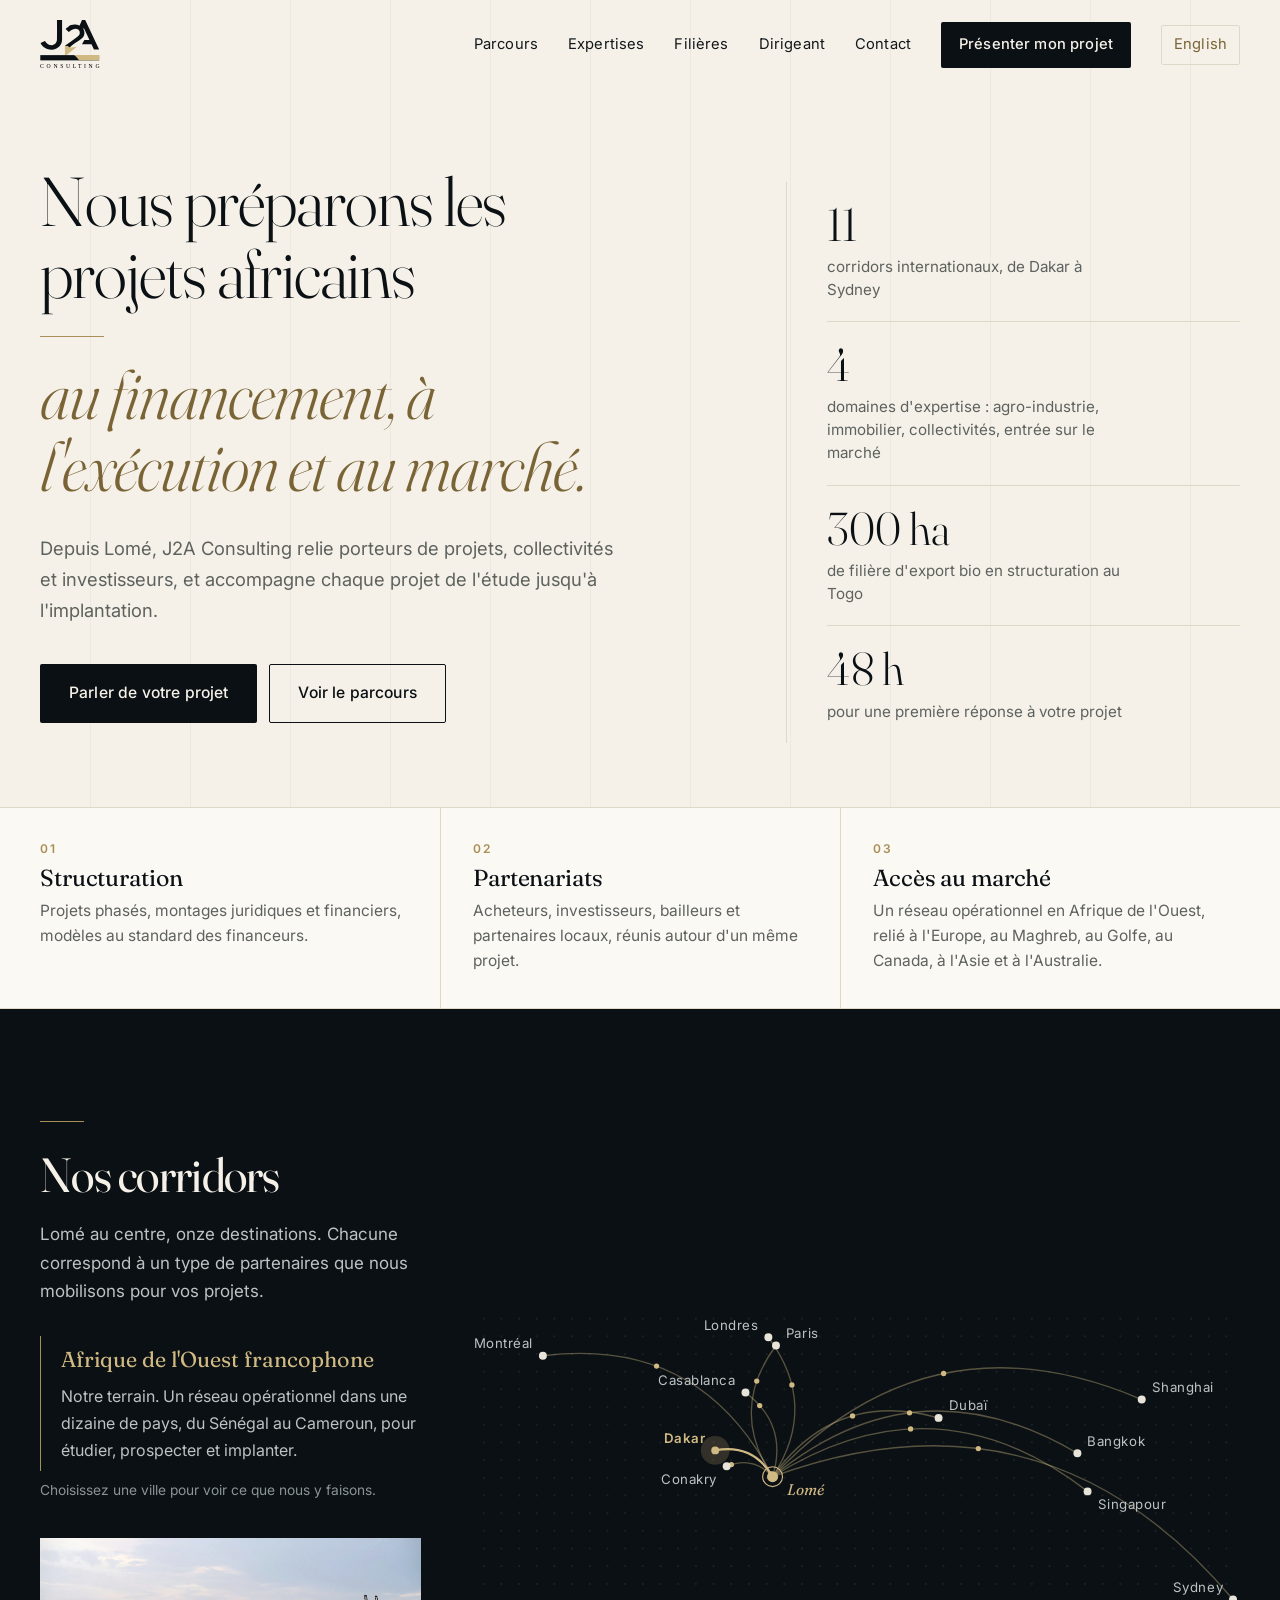
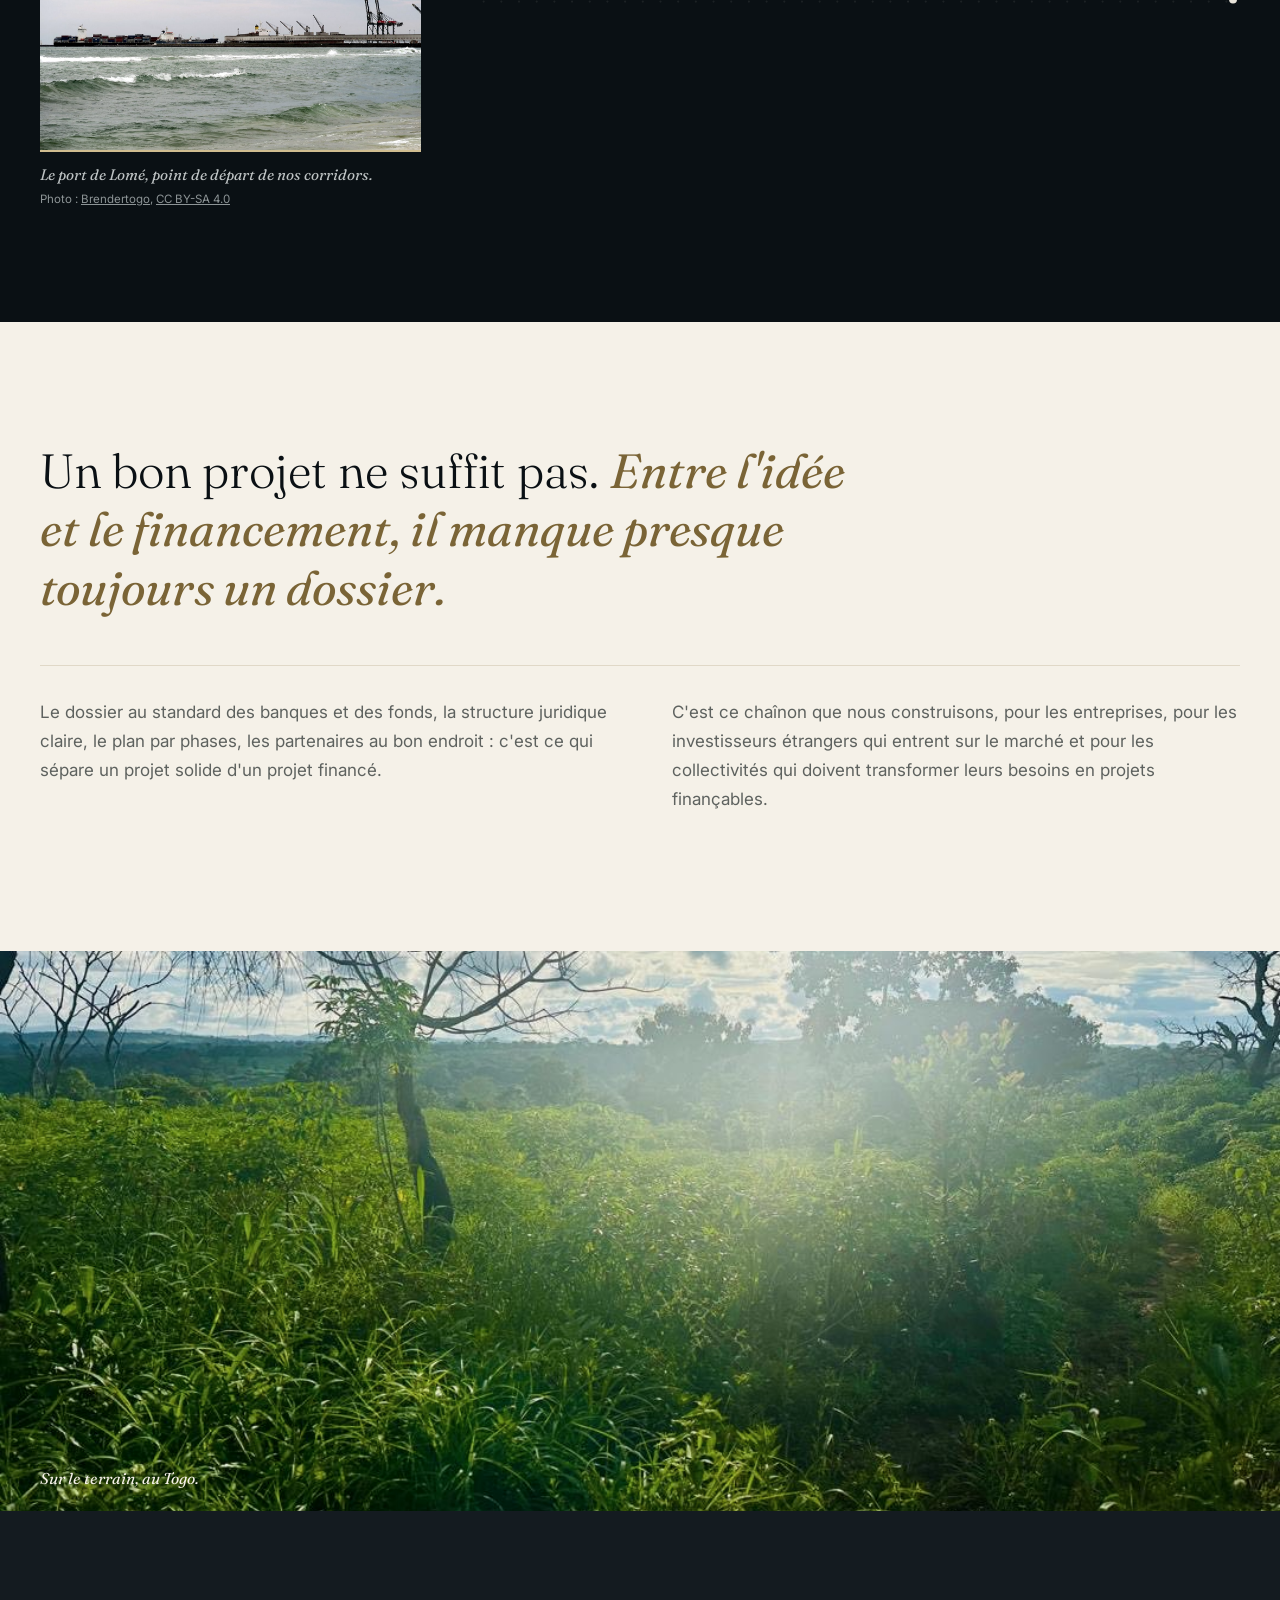
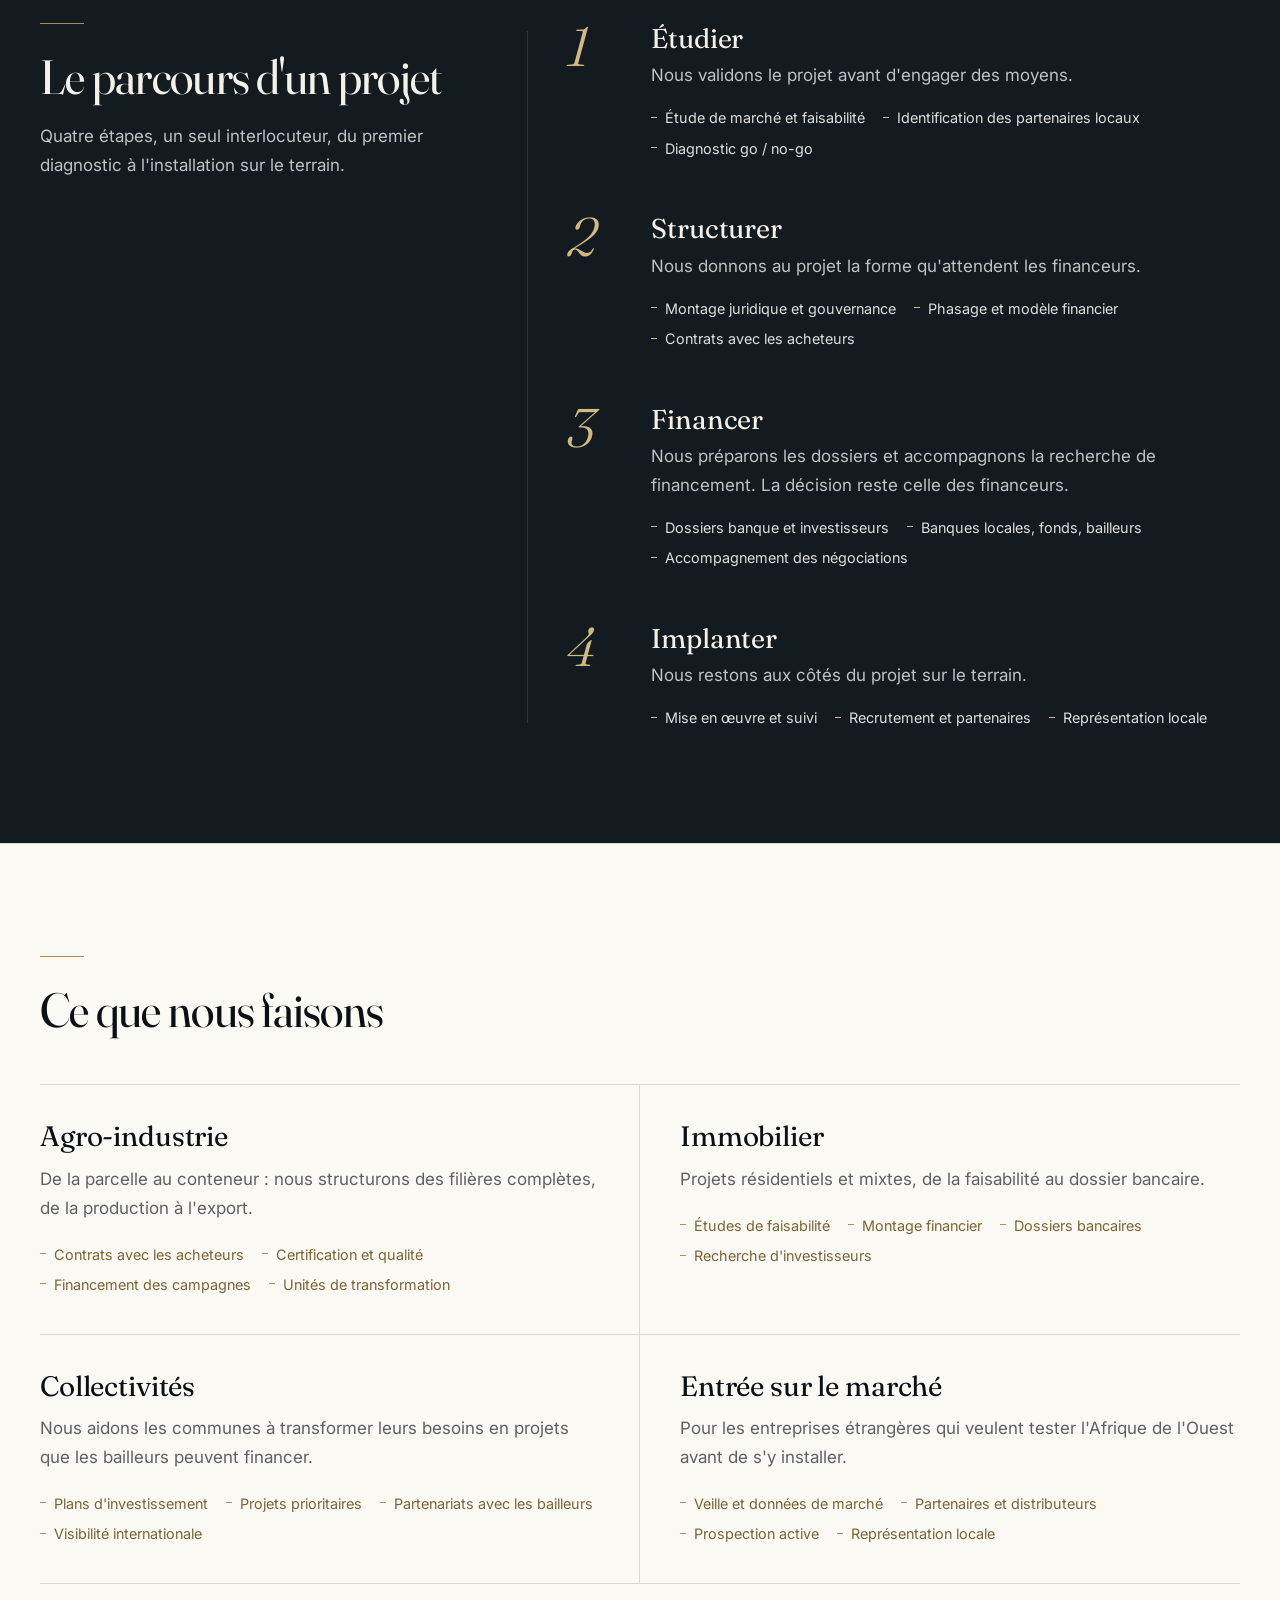
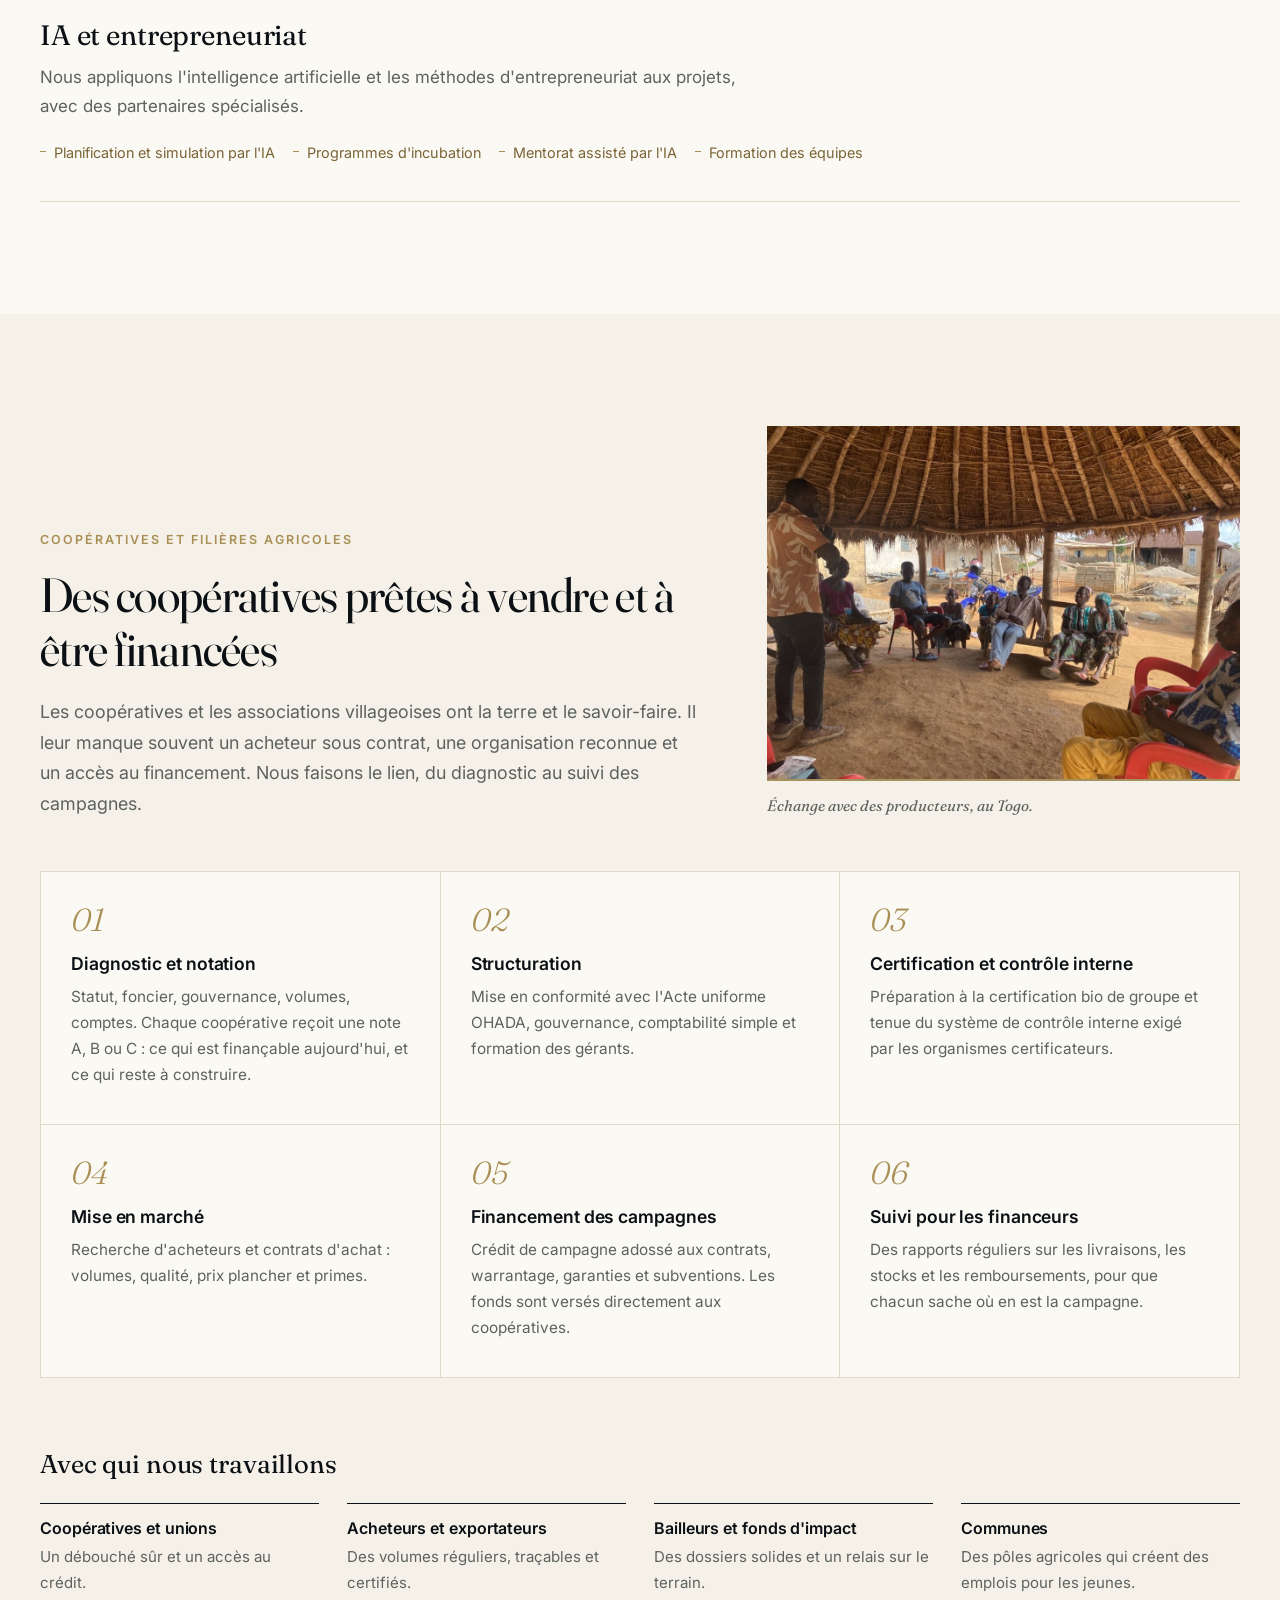
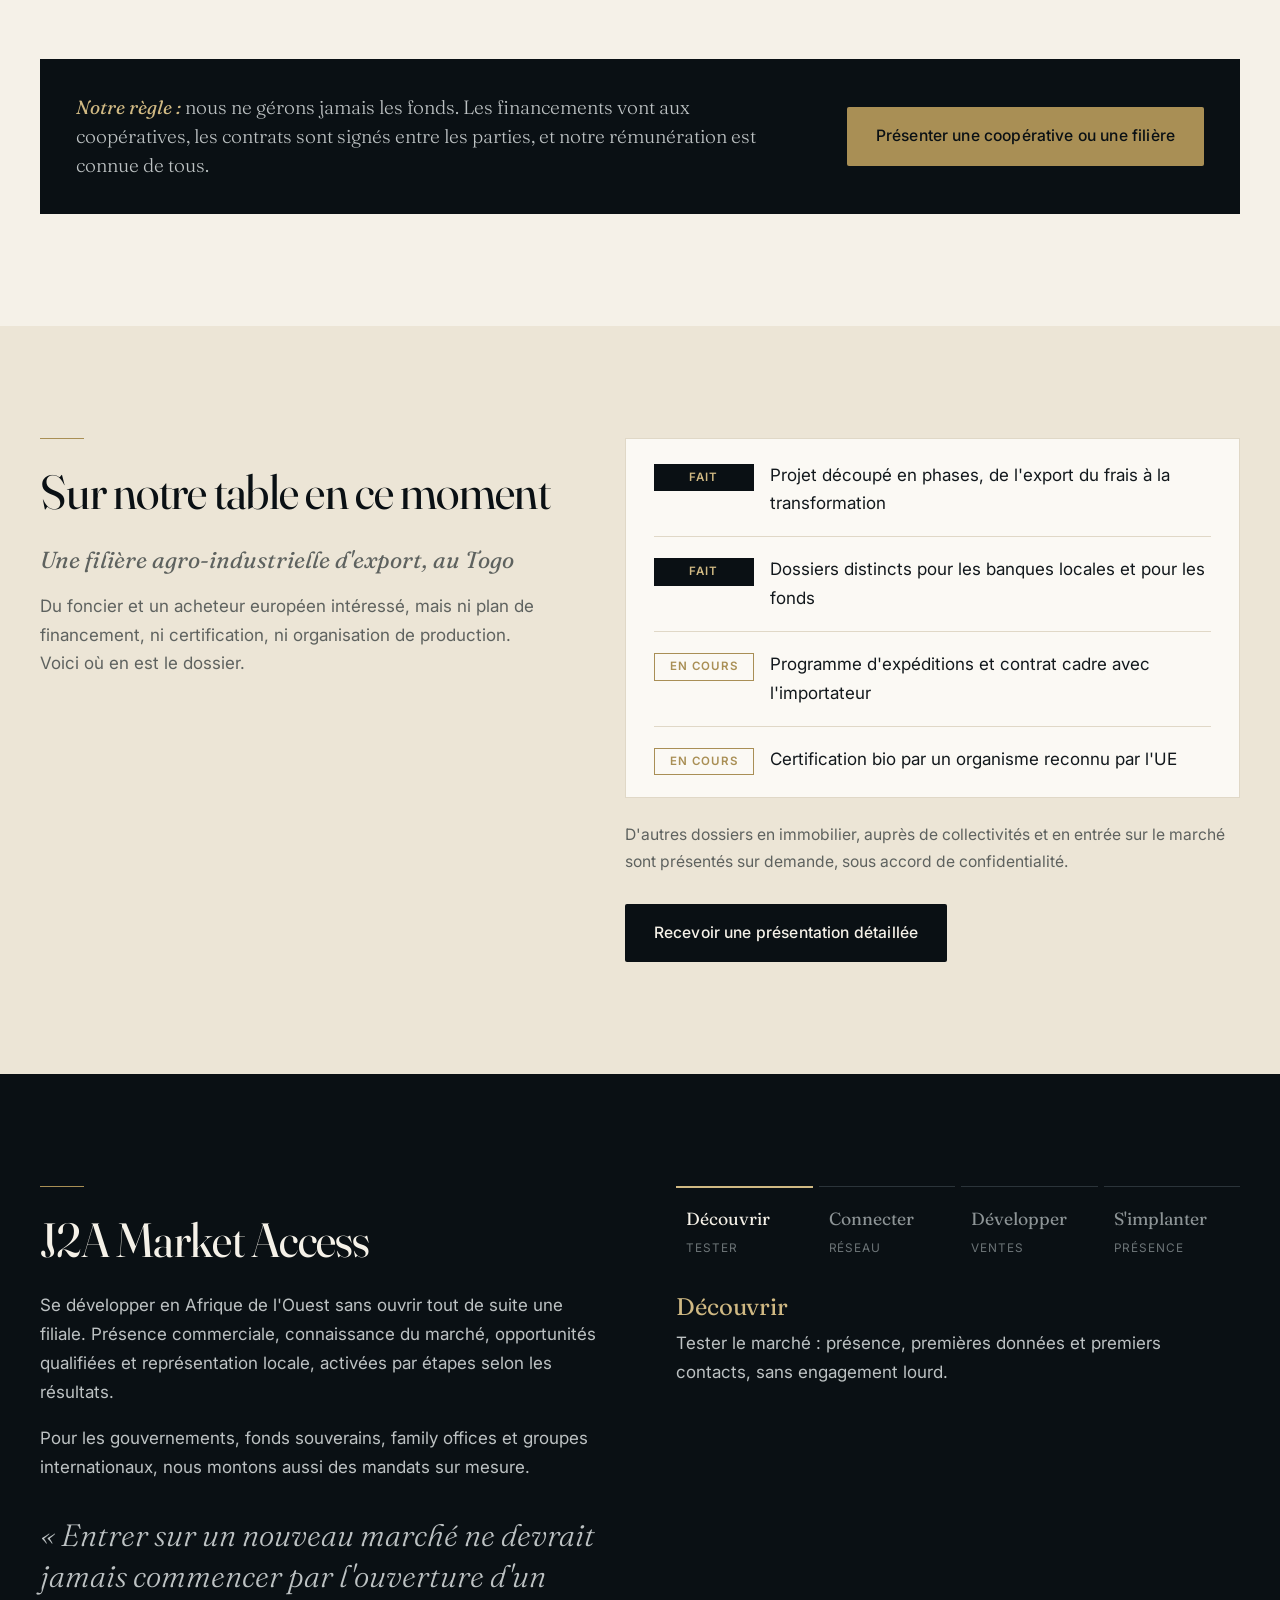
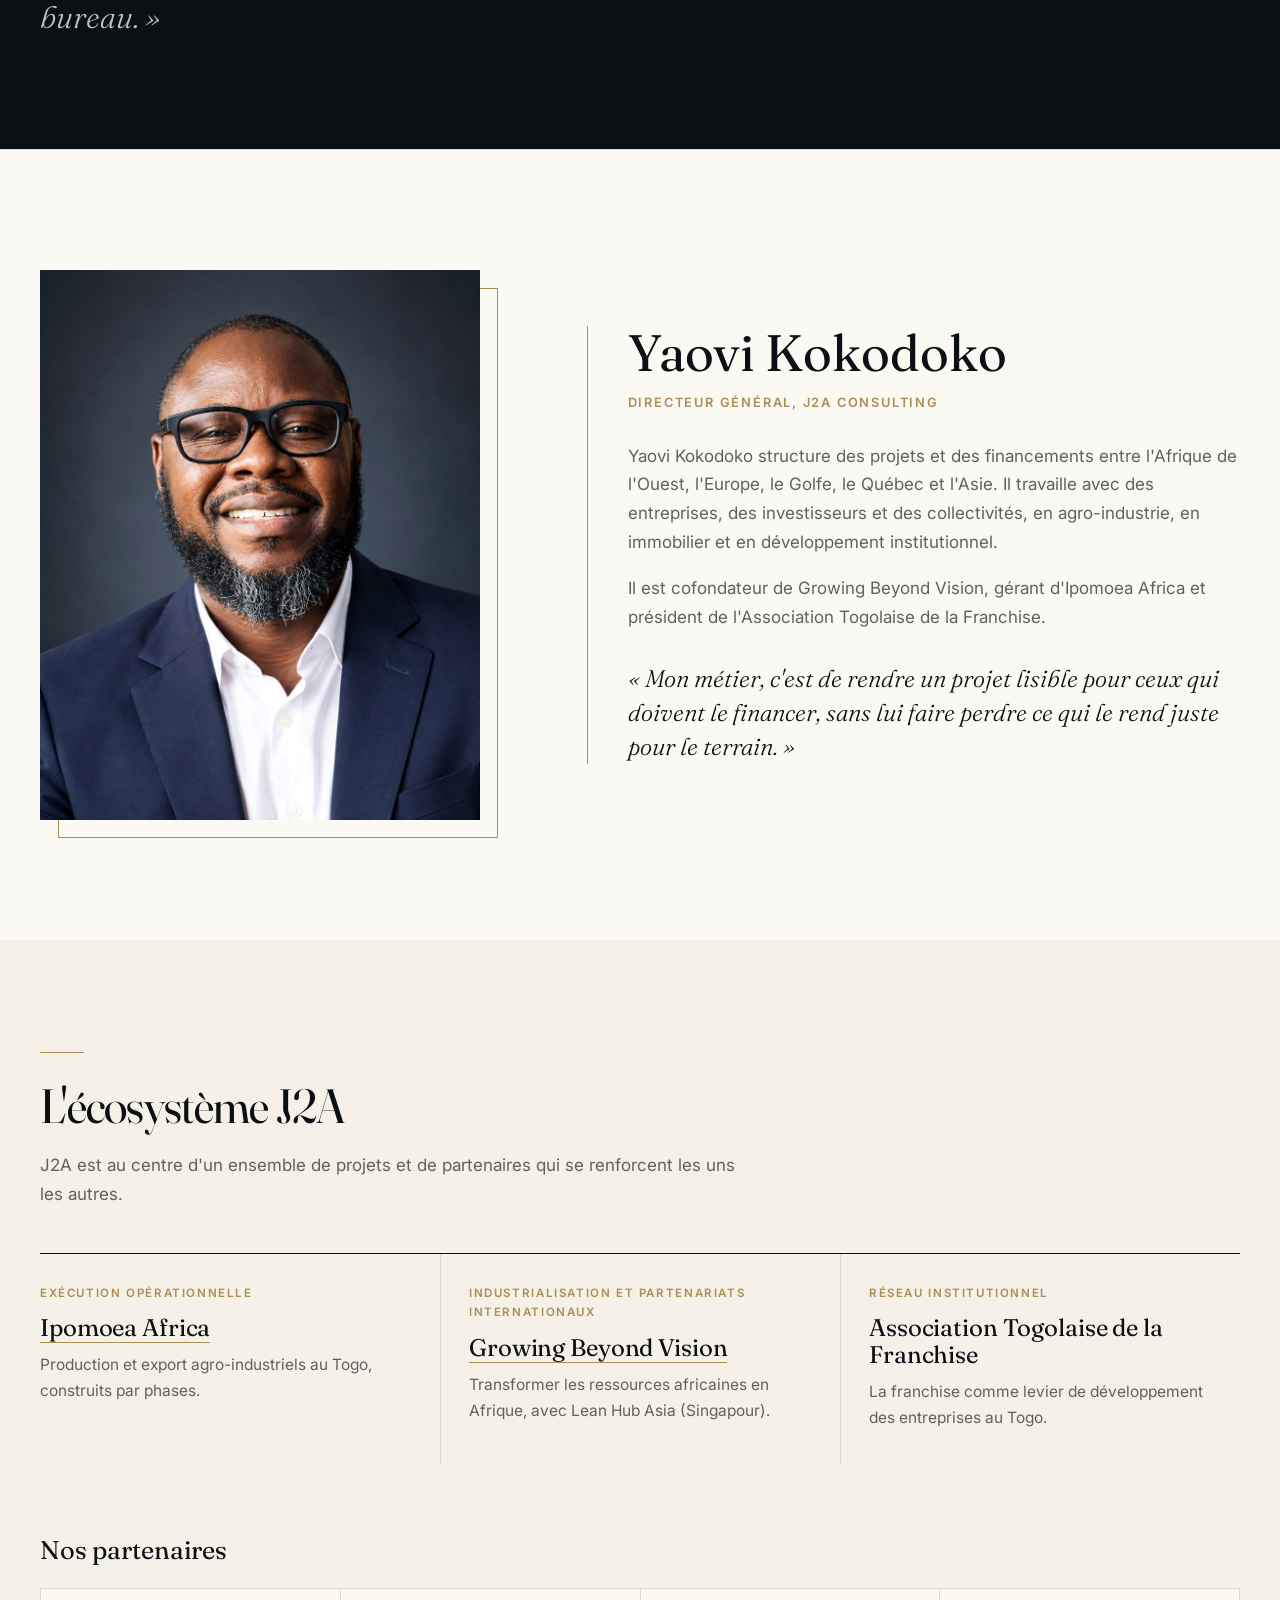
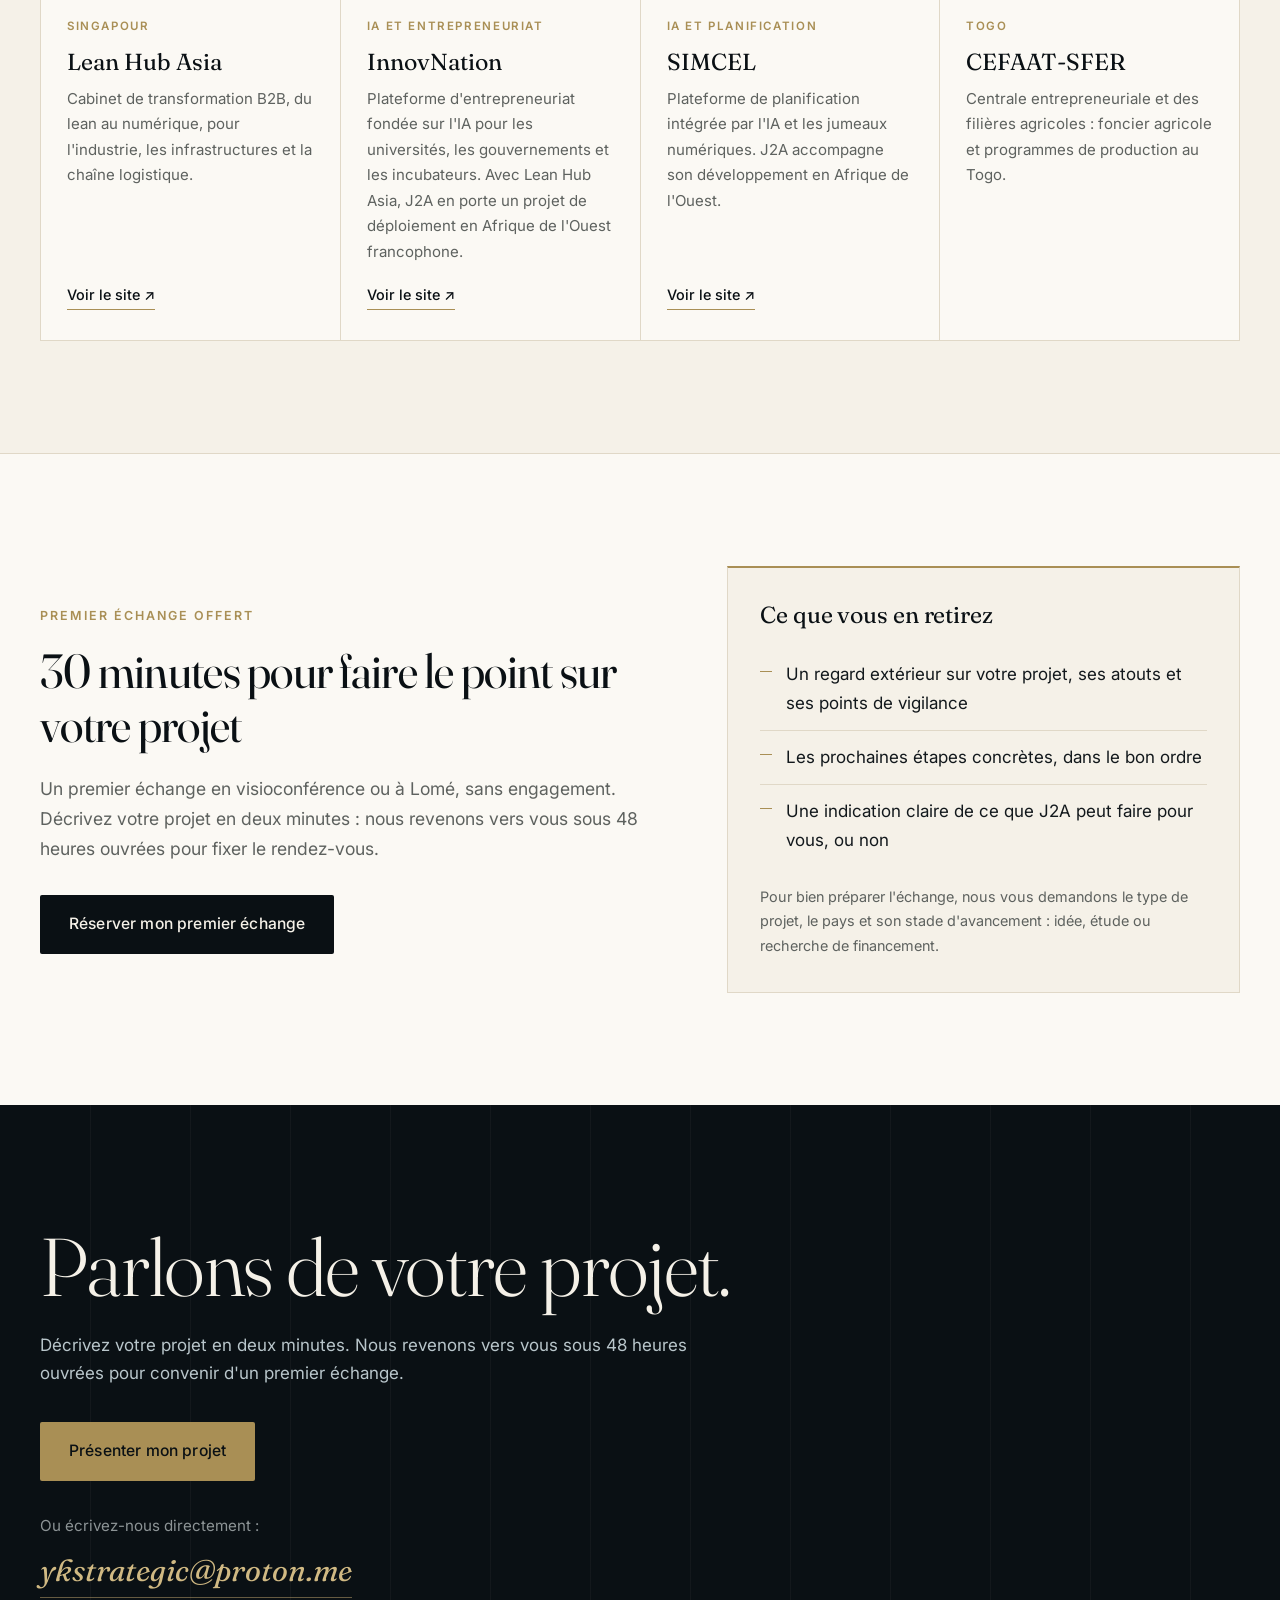
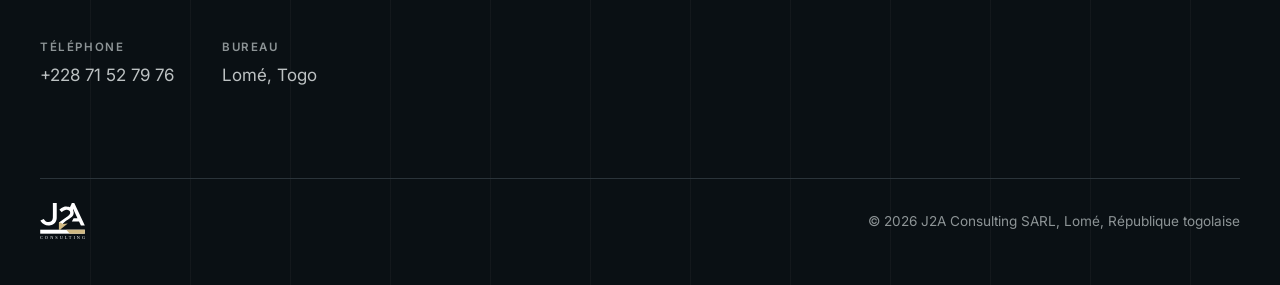
==== commit ebdfdea0: "Add files via upload" ====
--- a/index.html
+++ b/index.html
@@ -928,7 +928,7 @@
   <div class="wrap">
     <h2>L'écosystème J2A</h2>
     <p class="eco-intro">J2A est au centre d'un ensemble de projets et de partenaires qui se renforcent les uns les autres.</p>
-    <div class="eco-cols"><div class="eco-col"><span class="role">Exécution opérationnelle</span><h3><a href="https://ipomoea.africa" rel="noopener">Ipomoea Africa</a></h3><p>Production et export agro-industriels au Togo, construits par phases.</p></div><div class="eco-col"><span class="role">Architecture d'investissement internationale</span><h3>Growing Beyond Vision</h3><p>Architecture d'investissement pour l'Afrique, depuis Sharjah.</p></div><div class="eco-col"><span class="role">Réseau institutionnel</span><h3>Association Togolaise de la Franchise</h3><p>La franchise comme levier de développement des entreprises au Togo.</p></div></div>
+    <div class="eco-cols"><div class="eco-col"><span class="role">Exécution opérationnelle</span><h3><a href="https://ipomoea.africa" rel="noopener">Ipomoea Africa</a></h3><p>Production et export agro-industriels au Togo, construits par phases.</p></div><div class="eco-col"><span class="role">Industrialisation et partenariats internationaux</span><h3><a href="https://www.growingbeyondvision.com/" rel="noopener">Growing Beyond Vision</a></h3><p>Transformer les ressources africaines en Afrique, avec Lean Hub Asia (Singapour).</p></div><div class="eco-col"><span class="role">Réseau institutionnel</span><h3>Association Togolaise de la Franchise</h3><p>La franchise comme levier de développement des entreprises au Togo.</p></div></div>
     <h3 class="partners-title">Nos partenaires</h3>
     <div class="partners"><article class="partner"><span class="role">Singapour</span><h4>Lean Hub Asia</h4><p>Cabinet de transformation B2B, du lean au numérique, pour l'industrie, les infrastructures et la chaîne logistique.</p><a class="partner-link" href="https://www.leanhubasia.com/" target="_blank" rel="noopener">Voir le site <span aria-hidden="true">↗</span></a></article><article class="partner"><span class="role">IA et entrepreneuriat</span><h4>InnovNation</h4><p>Plateforme d'entrepreneuriat fondée sur l'IA pour les universités, les gouvernements et les incubateurs. Avec Lean Hub Asia, J2A en porte un projet de déploiement en Afrique de l'Ouest francophone.</p><a class="partner-link" href="https://innovnation.ai/" target="_blank" rel="noopener">Voir le site <span aria-hidden="true">↗</span></a></article><article class="partner"><span class="role">IA et planification</span><h4>SIMCEL</h4><p>Plateforme de planification intégrée par l'IA et les jumeaux numériques. J2A accompagne son développement en Afrique de l'Ouest.</p><a class="partner-link" href="https://www.simcel.io/" target="_blank" rel="noopener">Voir le site <span aria-hidden="true">↗</span></a></article><article class="partner"><span class="role">Togo</span><h4>CEFAAT-SFER</h4><p>Centrale entrepreneuriale et des filières agricoles : foncier agricole et programmes de production au Togo.</p></article></div>
   </div>
@@ -968,7 +968,7 @@
     </div>
   </div>
 </footer>
-<script type="application/json" id="site-data">{"verbs": ["au financement.", "à l'exécution.", "au marché."], "cities": [{"name": "Dakar", "region": "Afrique de l'Ouest francophone", "text": "Notre terrain. Un réseau opérationnel dans une dizaine de pays, du Sénégal au Cameroun, pour étudier, prospecter et implanter."}, {"name": "Conakry", "region": "Guinée", "text": "Un marché en forte croissance, où nous accompagnons des projets et des partenaires locaux."}, {"name": "Casablanca", "region": "Maroc", "text": "Ingénierie et études avec nos partenaires marocains, et passerelle vers les investisseurs et les industriels du Royaume."}, {"name": "Paris", "region": "France", "text": "Acheteurs, importateurs, financeurs d'impact et diaspora : nous ouvrons les débouchés et les sources de financement."}, {"name": "Londres", "region": "Royaume-Uni", "text": "Investisseurs, fonds d'impact et institutions financières, et liens avec la diaspora."}, {"name": "Montréal", "region": "Canada et Québec", "text": "Partenariats entre le Canada et l'Afrique de l'Ouest, missions d'entreprises et liens avec la diaspora."}, {"name": "Dubaï", "region": "Golfe", "text": "Avec Growing Beyond Vision, basée à Sharjah, nous connectons les investisseurs du Golfe aux projets africains."}, {"name": "Shanghai", "region": "Chine", "text": "Industriels, équipementiers et partenaires chinois qui veulent entrer sur le marché ouest-africain."}, {"name": "Bangkok", "region": "Thaïlande", "text": "Fournisseurs, technologies agro-industrielles et partenaires commerciaux pour les filières africaines."}, {"name": "Singapour", "region": "Singapour", "text": "Place financière et commerciale de l'Asie du Sud-Est : négoce, financement du commerce et investisseurs."}, {"name": "Sydney", "region": "Australie", "text": "Investisseurs et entreprises australiens intéressés par l'Afrique de l'Ouest, notamment dans l'agriculture et les ressources."}], "tiers": [{"name": "Découvrir", "short": "Tester", "text": "Tester le marché : présence, premières données et premiers contacts, sans engagement lourd."}, {"name": "Connecter", "short": "Réseau", "text": "Construire un réseau qualifié de partenaires, de distributeurs et de prescripteurs."}, {"name": "Développer", "short": "Ventes", "text": "Accélérer les ventes avec une prospection active et un suivi des opportunités."}, {"name": "S'implanter", "short": "Présence", "text": "Installer une présence durable, avec une représentation locale quand les résultats le justifient."}]}</script>
+<script type="application/json" id="site-data">{"verbs": ["au financement.", "à l'exécution.", "au marché."], "cities": [{"name": "Dakar", "region": "Afrique de l'Ouest francophone", "text": "Notre terrain. Un réseau opérationnel dans une dizaine de pays, du Sénégal au Cameroun, pour étudier, prospecter et implanter."}, {"name": "Conakry", "region": "Guinée", "text": "Un marché en forte croissance, où nous accompagnons des projets et des partenaires locaux."}, {"name": "Casablanca", "region": "Maroc", "text": "Ingénierie et études avec nos partenaires marocains, et passerelle vers les investisseurs et les industriels du Royaume."}, {"name": "Paris", "region": "France", "text": "Acheteurs, importateurs, financeurs d'impact et diaspora : nous ouvrons les débouchés et les sources de financement."}, {"name": "Londres", "region": "Royaume-Uni", "text": "Investisseurs, fonds d'impact et institutions financières, et liens avec la diaspora."}, {"name": "Montréal", "region": "Canada et Québec", "text": "Partenariats entre le Canada et l'Afrique de l'Ouest, missions d'entreprises et liens avec la diaspora."}, {"name": "Dubaï", "region": "Golfe", "text": "Investisseurs et fonds du Golfe intéressés par les projets africains."}, {"name": "Shanghai", "region": "Chine", "text": "Industriels, équipementiers et partenaires chinois qui veulent entrer sur le marché ouest-africain."}, {"name": "Bangkok", "region": "Thaïlande", "text": "Fournisseurs, technologies agro-industrielles et partenaires commerciaux pour les filières africaines."}, {"name": "Singapour", "region": "Singapour", "text": "Avec Lean Hub Asia et Growing Beyond Vision, nous portons des projets de transformation locale des ressources africaines."}, {"name": "Sydney", "region": "Australie", "text": "Investisseurs et entreprises australiens intéressés par l'Afrique de l'Ouest, notamment dans l'agriculture et les ressources."}], "tiers": [{"name": "Découvrir", "short": "Tester", "text": "Tester le marché : présence, premières données et premiers contacts, sans engagement lourd."}, {"name": "Connecter", "short": "Réseau", "text": "Construire un réseau qualifié de partenaires, de distributeurs et de prescripteurs."}, {"name": "Développer", "short": "Ventes", "text": "Accélérer les ventes avec une prospection active et un suivi des opportunités."}, {"name": "S'implanter", "short": "Présence", "text": "Installer une présence durable, avec une représentation locale quand les résultats le justifient."}]}</script>
 <script src="assets/app.js?v=5722cd5d" defer></script>
 <script src="https://tally.so/widgets/embed.js" async></script>
 </body>
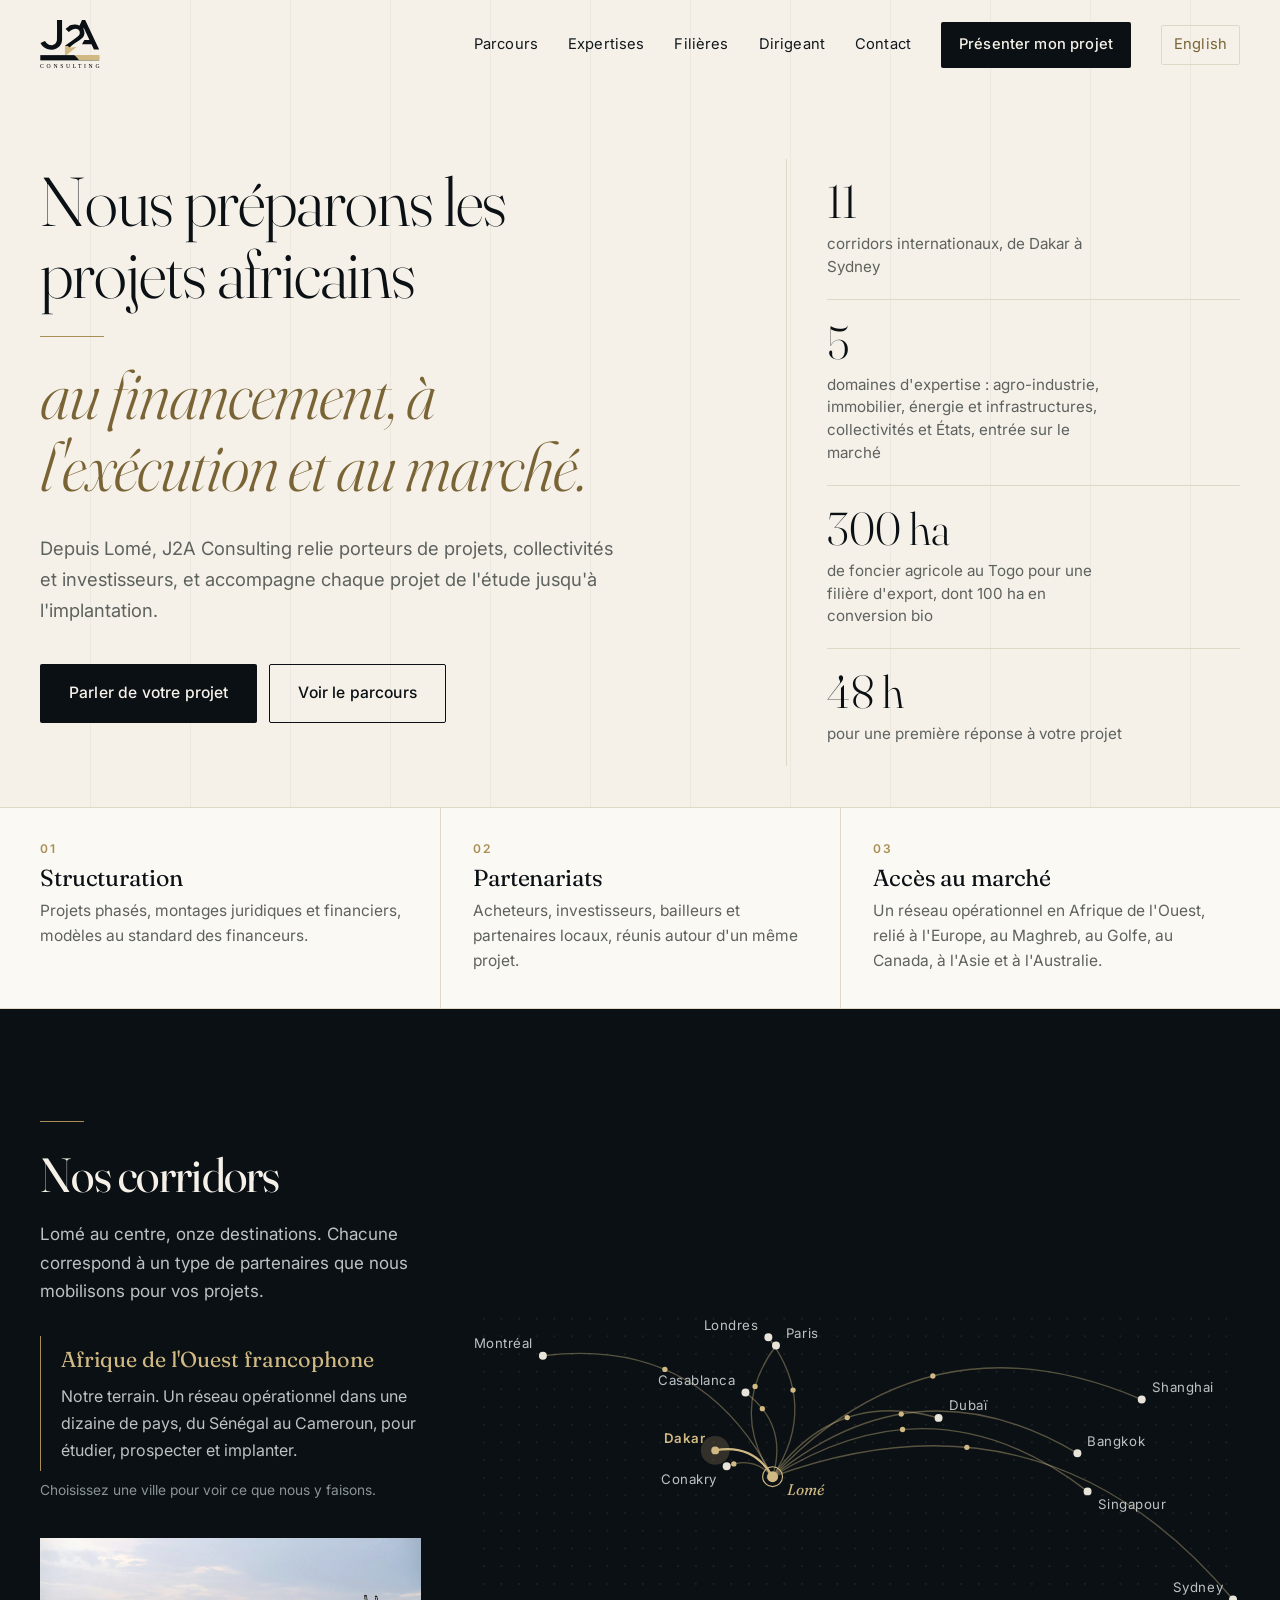
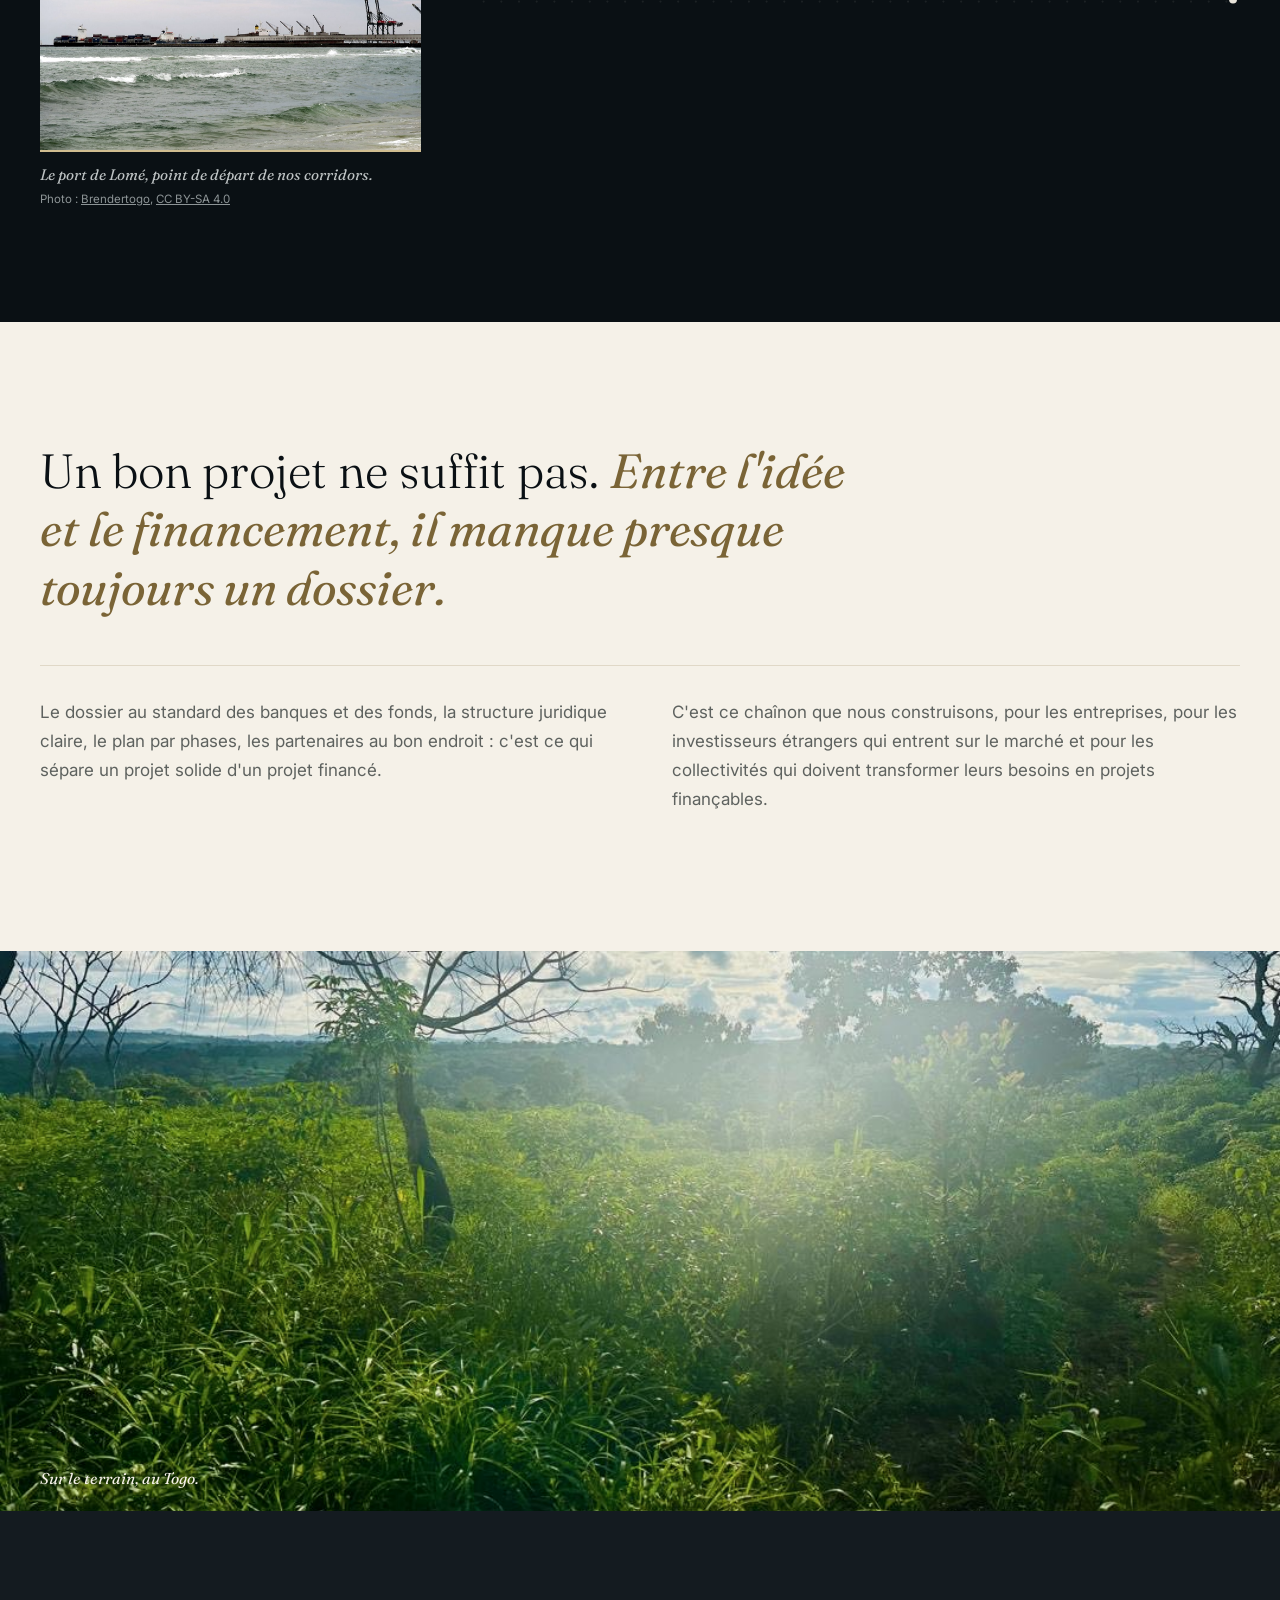
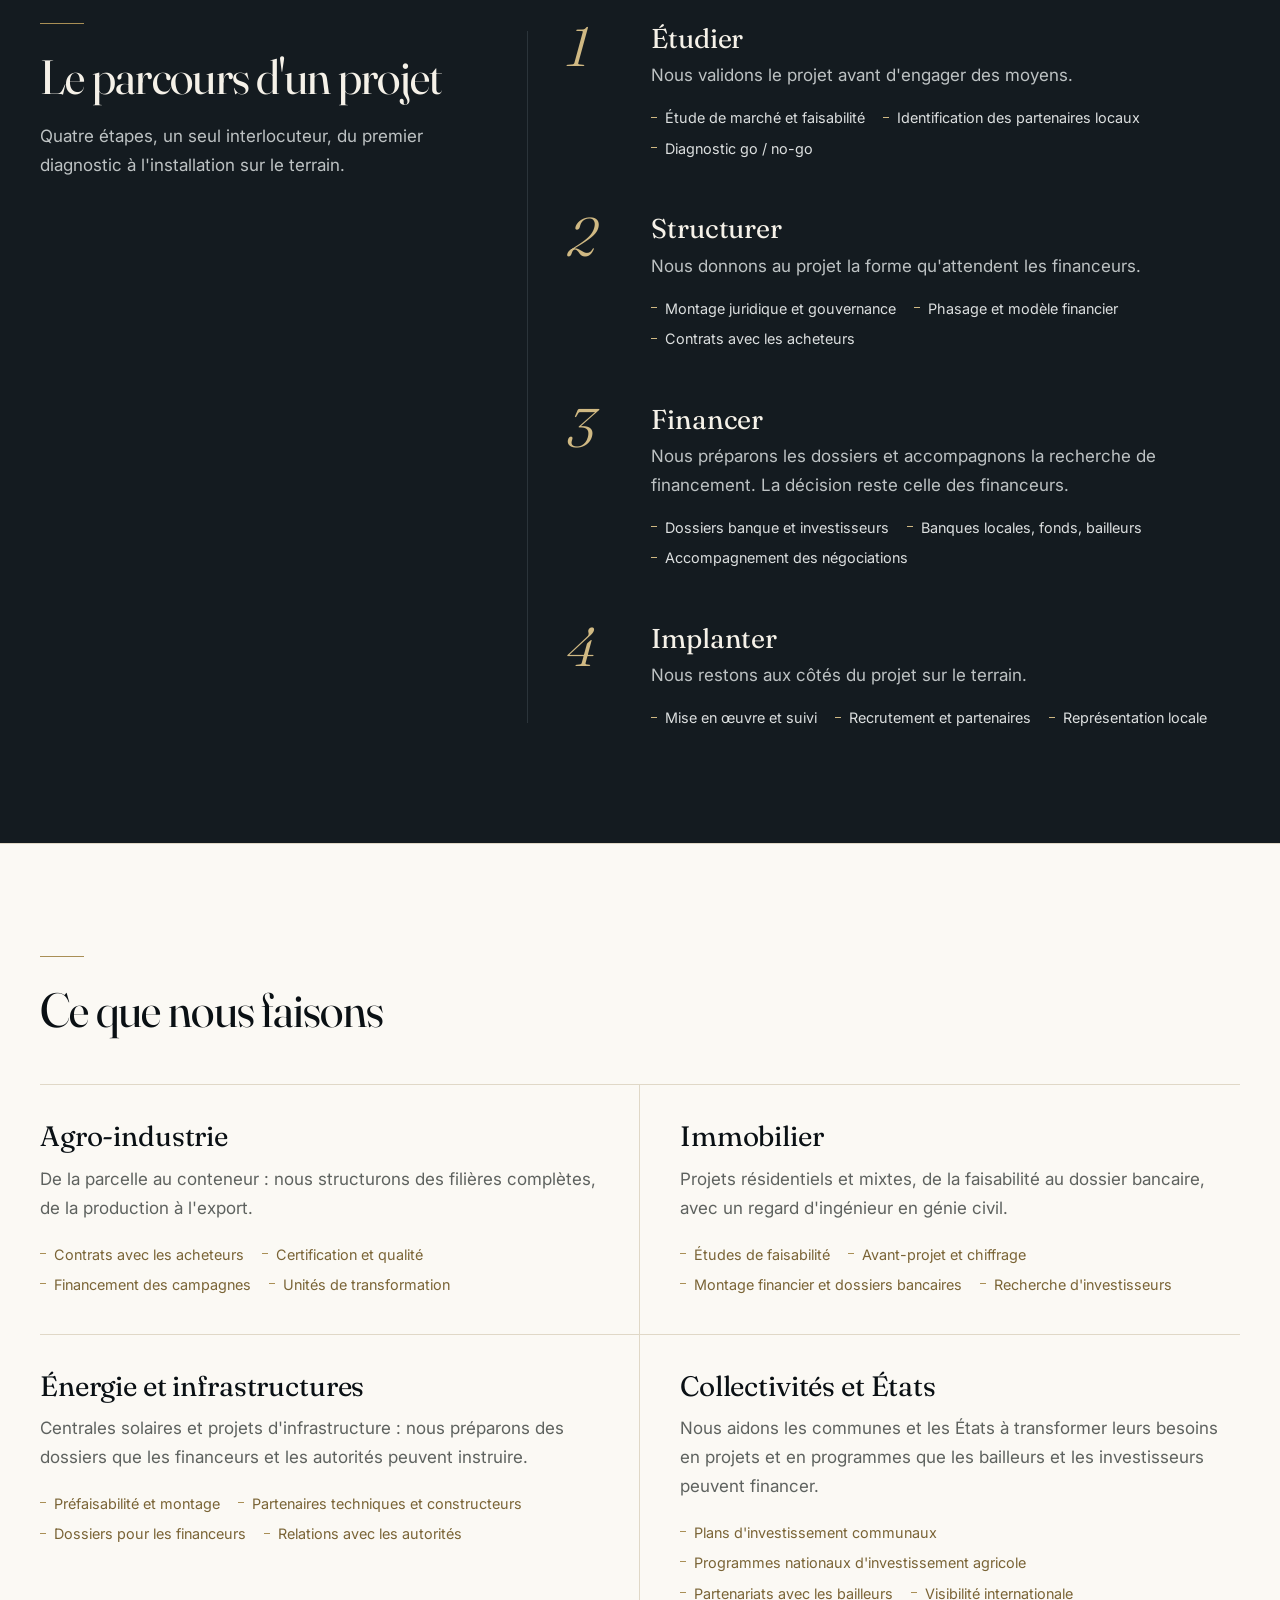
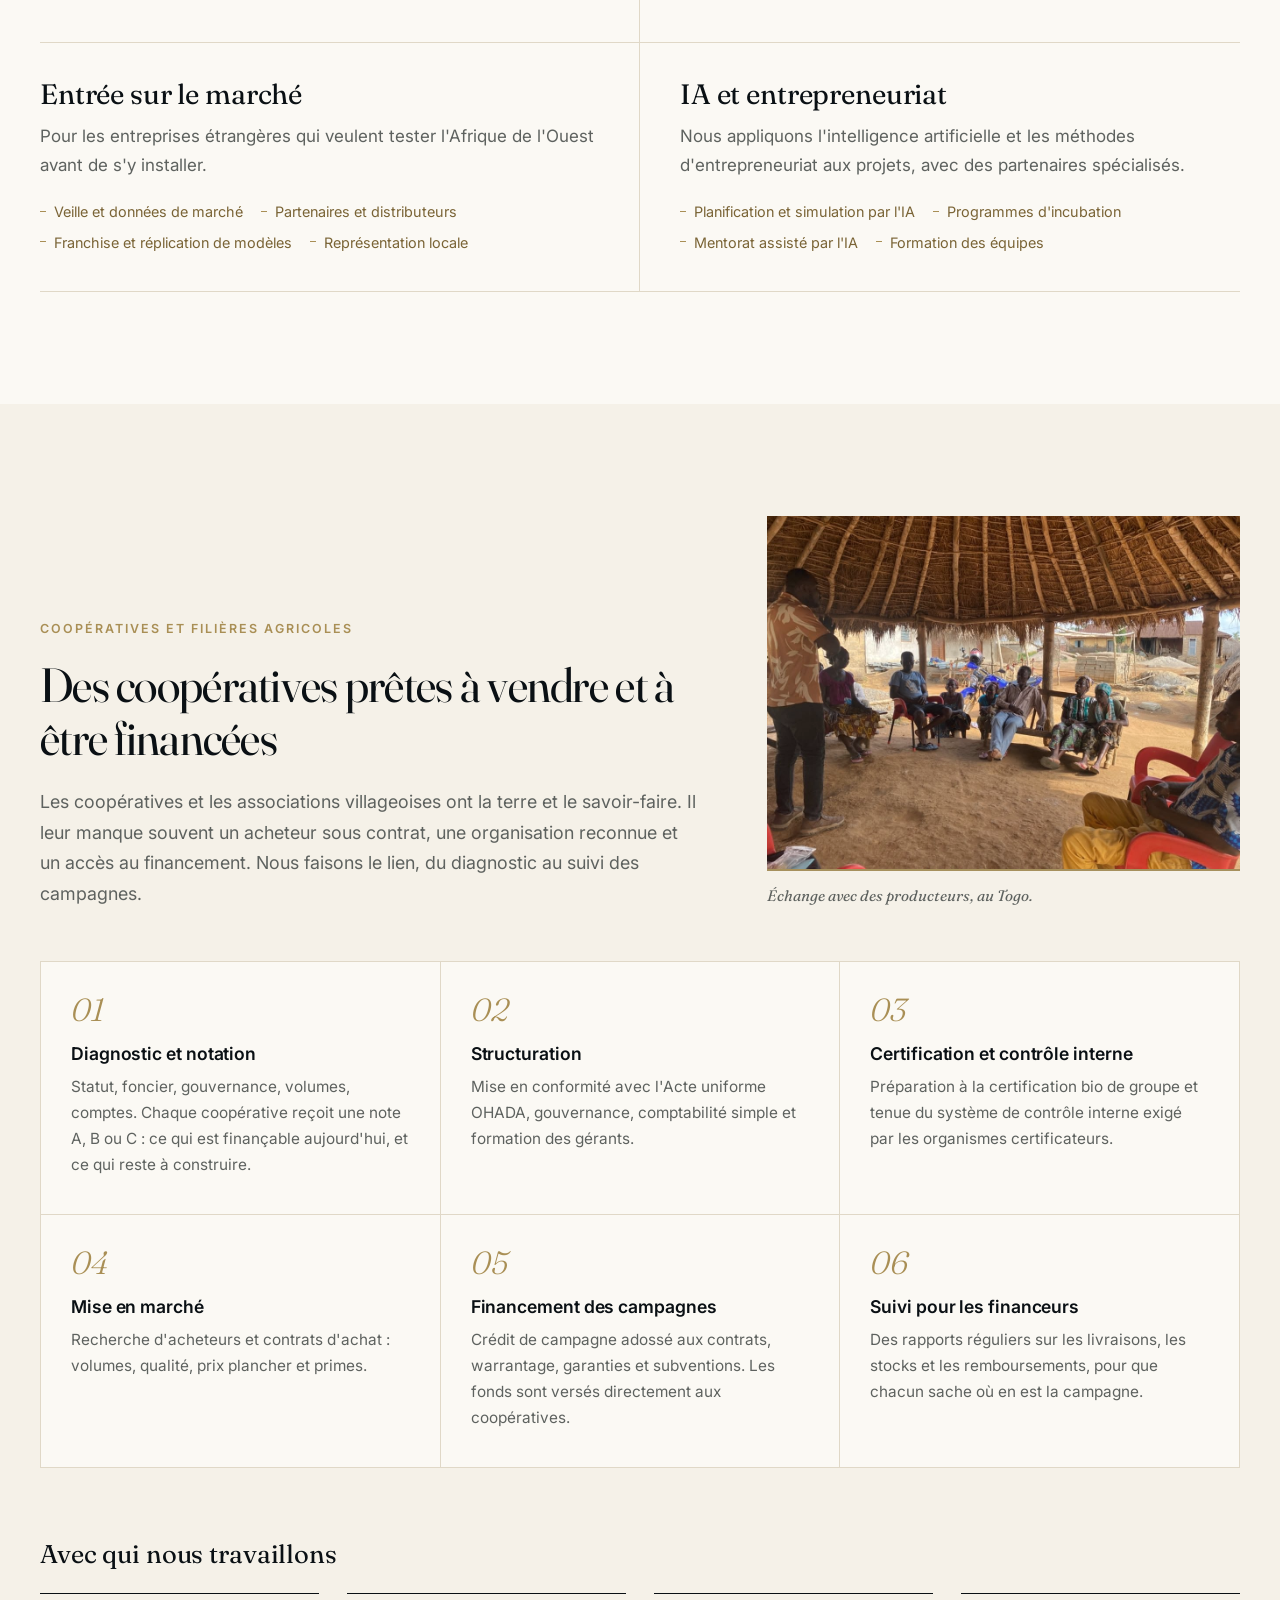
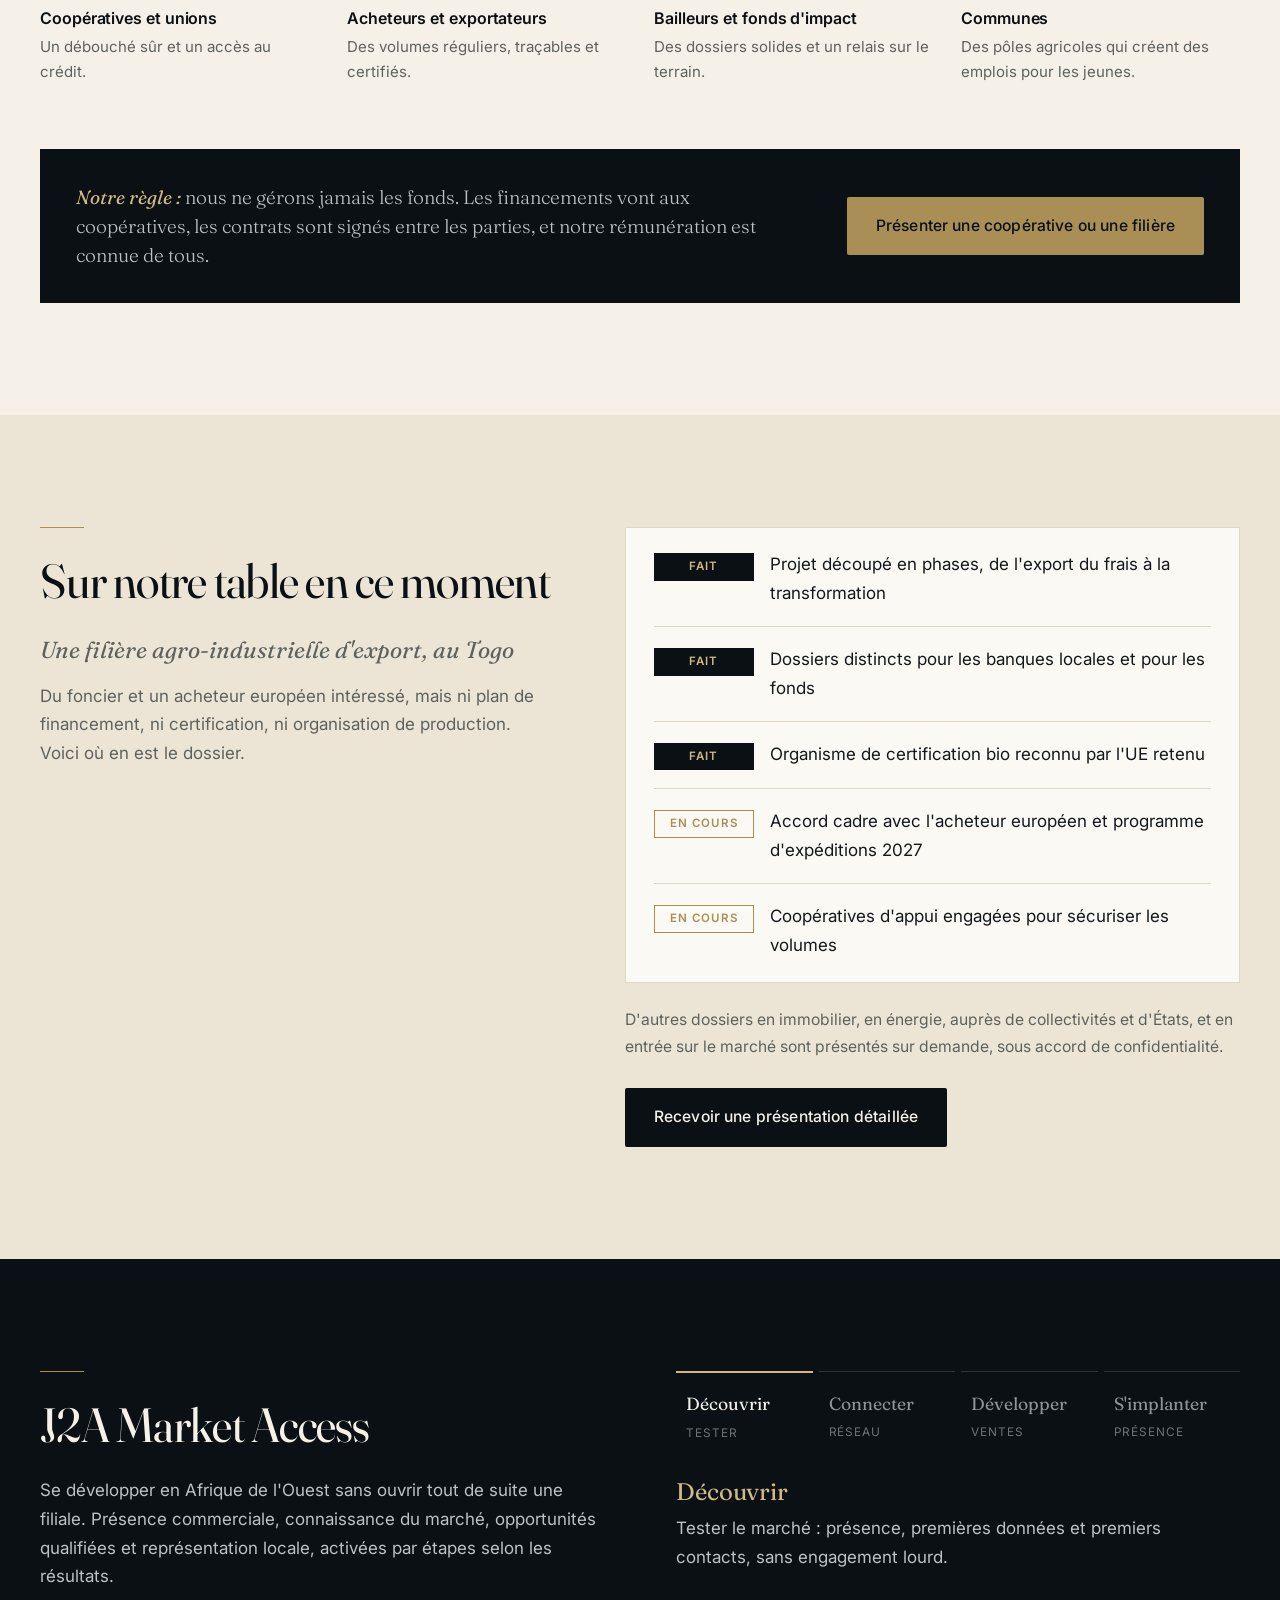
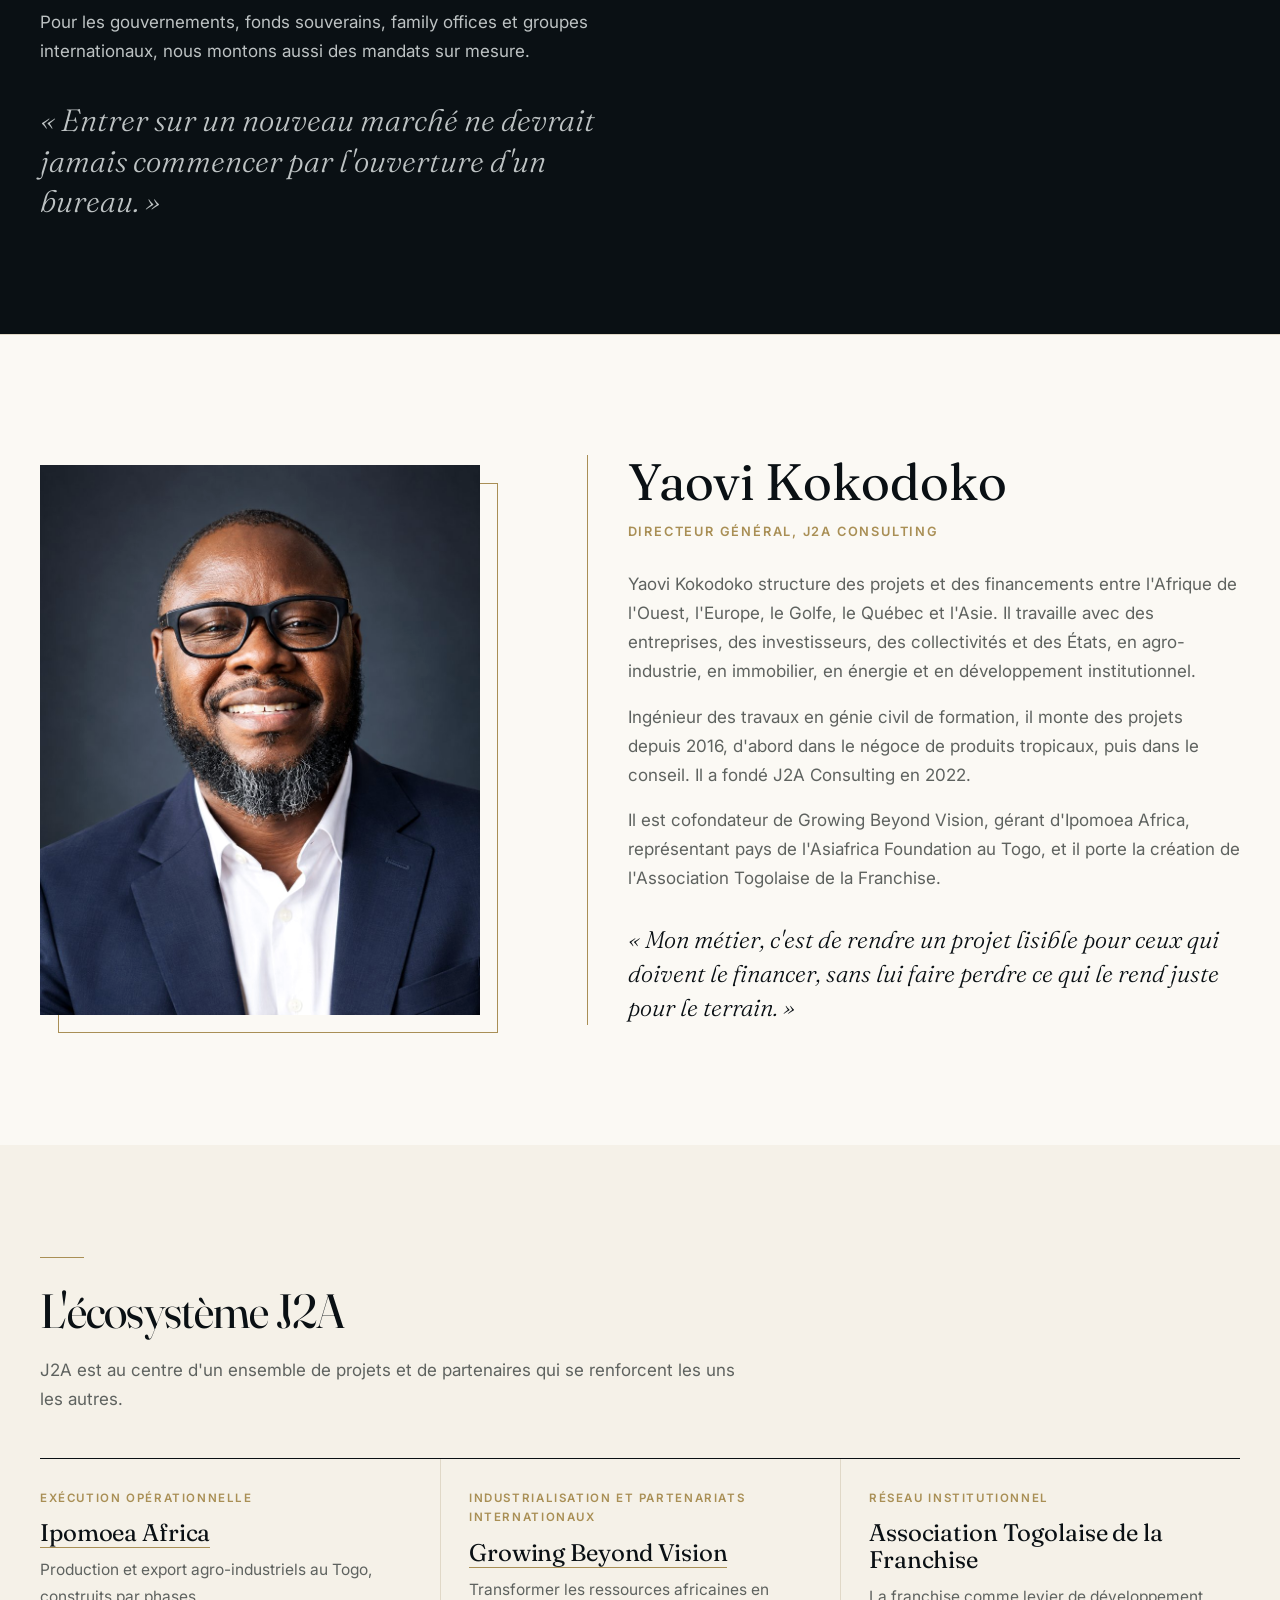
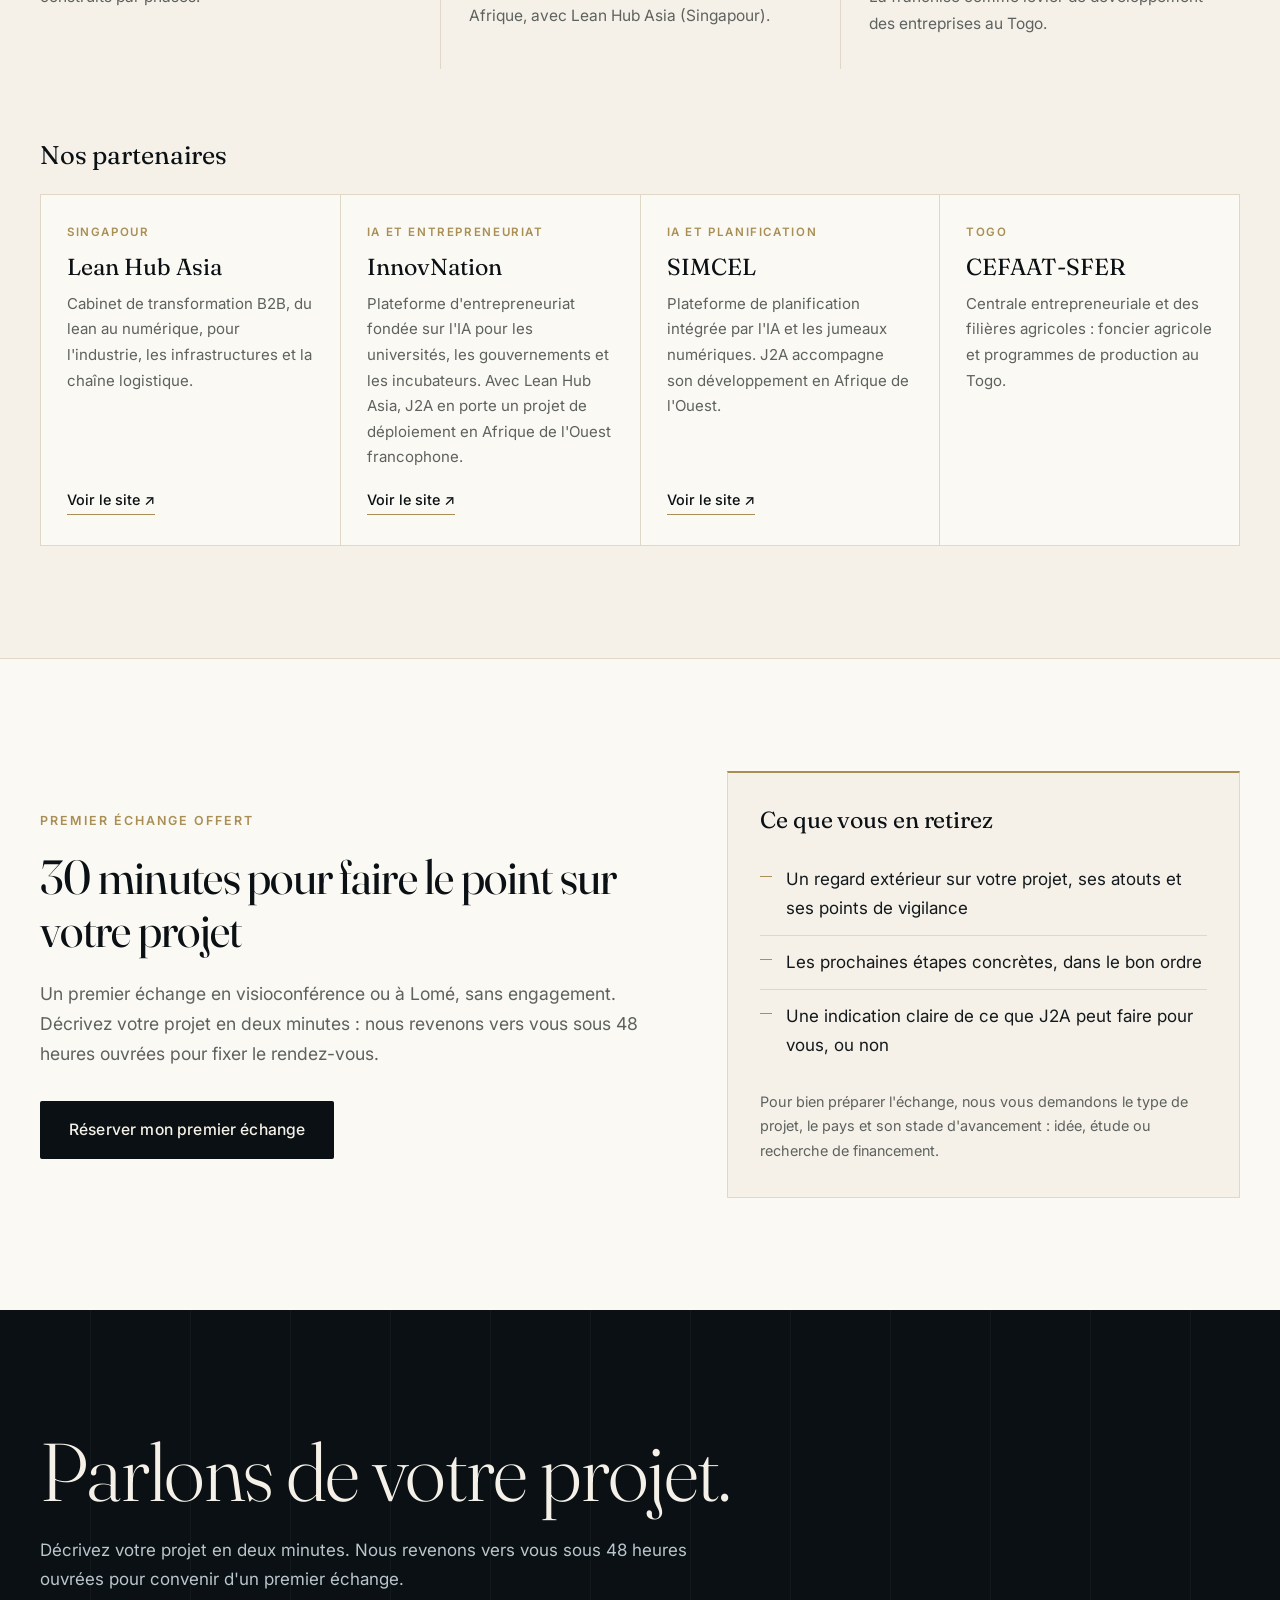
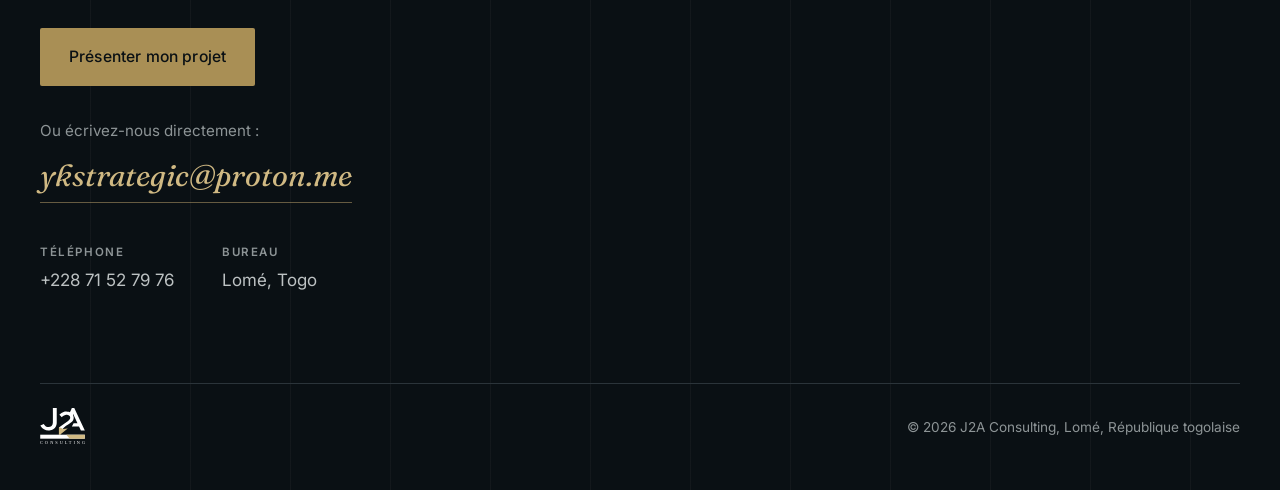
==== commit 8a55d94f: "Add files via upload" ====
--- a/index.html
+++ b/index.html
@@ -44,7 +44,7 @@
         <a class="btn btn-ghost" href="#parcours">Voir le parcours</a>
       </div>
     </div>
-    <aside class="hero-figs reveal d4" aria-label="J2A en chiffres"><dl><div><dt>11</dt><dd>corridors internationaux, de Dakar à Sydney</dd></div><div><dt>4</dt><dd>domaines d'expertise : agro-industrie, immobilier, collectivités, entrée sur le marché</dd></div><div><dt>300 ha</dt><dd>de filière d'export bio en structuration au Togo</dd></div><div><dt>48 h</dt><dd>pour une première réponse à votre projet</dd></div></dl></aside>
+    <aside class="hero-figs reveal d4" aria-label="J2A en chiffres"><dl><div><dt>11</dt><dd>corridors internationaux, de Dakar à Sydney</dd></div><div><dt>5</dt><dd>domaines d'expertise : agro-industrie, immobilier, énergie et infrastructures, collectivités et États, entrée sur le marché</dd></div><div><dt>300 ha</dt><dd>de foncier agricole au Togo pour une filière d'export, dont 100 ha en conversion bio</dd></div><div><dt>48 h</dt><dd>pour une première réponse à votre projet</dd></div></dl></aside>
   </div>
 </section>
 
@@ -858,7 +858,7 @@
 <section class="expertise" id="expertises">
   <div class="wrap">
     <h2>Ce que nous faisons</h2>
-    <div class="exp-grid"><article class="exp-card"><h3>Agro-industrie</h3><p>De la parcelle au conteneur : nous structurons des filières complètes, de la production à l'export.</p><ul><li>Contrats avec les acheteurs</li><li>Certification et qualité</li><li>Financement des campagnes</li><li>Unités de transformation</li></ul></article><article class="exp-card"><h3>Immobilier</h3><p>Projets résidentiels et mixtes, de la faisabilité au dossier bancaire.</p><ul><li>Études de faisabilité</li><li>Montage financier</li><li>Dossiers bancaires</li><li>Recherche d'investisseurs</li></ul></article><article class="exp-card"><h3>Collectivités</h3><p>Nous aidons les communes à transformer leurs besoins en projets que les bailleurs peuvent financer.</p><ul><li>Plans d'investissement</li><li>Projets prioritaires</li><li>Partenariats avec les bailleurs</li><li>Visibilité internationale</li></ul></article><article class="exp-card"><h3>Entrée sur le marché</h3><p>Pour les entreprises étrangères qui veulent tester l'Afrique de l'Ouest avant de s'y installer.</p><ul><li>Veille et données de marché</li><li>Partenaires et distributeurs</li><li>Prospection active</li><li>Représentation locale</li></ul></article><article class="exp-card"><h3>IA et entrepreneuriat</h3><p>Nous appliquons l'intelligence artificielle et les méthodes d'entrepreneuriat aux projets, avec des partenaires spécialisés.</p><ul><li>Planification et simulation par l'IA</li><li>Programmes d'incubation</li><li>Mentorat assisté par l'IA</li><li>Formation des équipes</li></ul></article></div>
+    <div class="exp-grid"><article class="exp-card"><h3>Agro-industrie</h3><p>De la parcelle au conteneur : nous structurons des filières complètes, de la production à l'export.</p><ul><li>Contrats avec les acheteurs</li><li>Certification et qualité</li><li>Financement des campagnes</li><li>Unités de transformation</li></ul></article><article class="exp-card"><h3>Immobilier</h3><p>Projets résidentiels et mixtes, de la faisabilité au dossier bancaire, avec un regard d'ingénieur en génie civil.</p><ul><li>Études de faisabilité</li><li>Avant-projet et chiffrage</li><li>Montage financier et dossiers bancaires</li><li>Recherche d'investisseurs</li></ul></article><article class="exp-card"><h3>Énergie et infrastructures</h3><p>Centrales solaires et projets d'infrastructure : nous préparons des dossiers que les financeurs et les autorités peuvent instruire.</p><ul><li>Préfaisabilité et montage</li><li>Partenaires techniques et constructeurs</li><li>Dossiers pour les financeurs</li><li>Relations avec les autorités</li></ul></article><article class="exp-card"><h3>Collectivités et États</h3><p>Nous aidons les communes et les États à transformer leurs besoins en projets et en programmes que les bailleurs et les investisseurs peuvent financer.</p><ul><li>Plans d'investissement communaux</li><li>Programmes nationaux d'investissement agricole</li><li>Partenariats avec les bailleurs</li><li>Visibilité internationale</li></ul></article><article class="exp-card"><h3>Entrée sur le marché</h3><p>Pour les entreprises étrangères qui veulent tester l'Afrique de l'Ouest avant de s'y installer.</p><ul><li>Veille et données de marché</li><li>Partenaires et distributeurs</li><li>Franchise et réplication de modèles</li><li>Représentation locale</li></ul></article><article class="exp-card"><h3>IA et entrepreneuriat</h3><p>Nous appliquons l'intelligence artificielle et les méthodes d'entrepreneuriat aux projets, avec des partenaires spécialisés.</p><ul><li>Planification et simulation par l'IA</li><li>Programmes d'incubation</li><li>Mentorat assisté par l'IA</li><li>Formation des équipes</li></ul></article></div>
   </div>
 </section>
 
@@ -890,8 +890,8 @@
       <p>Du foncier et un acheteur européen intéressé, mais ni plan de financement, ni certification, ni organisation de production. Voici où en est le dossier.</p>
     </div>
     <div>
-      <ul class="case-steps"><li><span class="st st-on">Fait</span>Projet découpé en phases, de l'export du frais à la transformation</li><li><span class="st st-on">Fait</span>Dossiers distincts pour les banques locales et pour les fonds</li><li><span class="st">En cours</span>Programme d'expéditions et contrat cadre avec l'importateur</li><li><span class="st">En cours</span>Certification bio par un organisme reconnu par l'UE</li></ul>
-      <p class="case-more">D'autres dossiers en immobilier, auprès de collectivités et en entrée sur le marché sont présentés sur demande, sous accord de confidentialité.</p>
+      <ul class="case-steps"><li><span class="st st-on">Fait</span>Projet découpé en phases, de l'export du frais à la transformation</li><li><span class="st st-on">Fait</span>Dossiers distincts pour les banques locales et pour les fonds</li><li><span class="st st-on">Fait</span>Organisme de certification bio reconnu par l'UE retenu</li><li><span class="st">En cours</span>Accord cadre avec l'acheteur européen et programme d'expéditions 2027</li><li><span class="st">En cours</span>Coopératives d'appui engagées pour sécuriser les volumes</li></ul>
+      <p class="case-more">D'autres dossiers en immobilier, en énergie, auprès de collectivités et d'États, et en entrée sur le marché sont présentés sur demande, sous accord de confidentialité.</p>
       <a class="btn btn-ink" href="mailto:ykstrategic@proton.me?subject=Demande de présentation détaillée">Recevoir une présentation détaillée</a>
     </div>
   </div>
@@ -918,7 +918,7 @@
       <h2 class="sr">Le dirigeant</h2>
       <div class="name">Yaovi Kokodoko</div>
       <div class="role">Directeur général, J2A Consulting</div>
-      <p>Yaovi Kokodoko structure des projets et des financements entre l'Afrique de l'Ouest, l'Europe, le Golfe, le Québec et l'Asie. Il travaille avec des entreprises, des investisseurs et des collectivités, en agro-industrie, en immobilier et en développement institutionnel.</p><p>Il est cofondateur de Growing Beyond Vision, gérant d'Ipomoea Africa et président de l'Association Togolaise de la Franchise.</p>
+      <p>Yaovi Kokodoko structure des projets et des financements entre l'Afrique de l'Ouest, l'Europe, le Golfe, le Québec et l'Asie. Il travaille avec des entreprises, des investisseurs, des collectivités et des États, en agro-industrie, en immobilier, en énergie et en développement institutionnel.</p><p>Ingénieur des travaux en génie civil de formation, il monte des projets depuis 2016, d'abord dans le négoce de produits tropicaux, puis dans le conseil. Il a fondé J2A Consulting en 2022.</p><p>Il est cofondateur de Growing Beyond Vision, gérant d'Ipomoea Africa, représentant pays de l'Asiafrica Foundation au Togo, et il porte la création de l'Association Togolaise de la Franchise.</p>
       <blockquote>« Mon métier, c'est de rendre un projet lisible pour ceux qui doivent le financer, sans lui faire perdre ce qui le rend juste pour le terrain. »</blockquote>
     </div>
   </div>
@@ -964,7 +964,7 @@
     </div>
     <div class="foot">
       <img src="assets/logo-light.svg" alt="">
-      <div>© 2026 J2A Consulting SARL, Lomé, République togolaise</div>
+      <div>© 2026 J2A Consulting, Lomé, République togolaise</div>
     </div>
   </div>
 </footer>
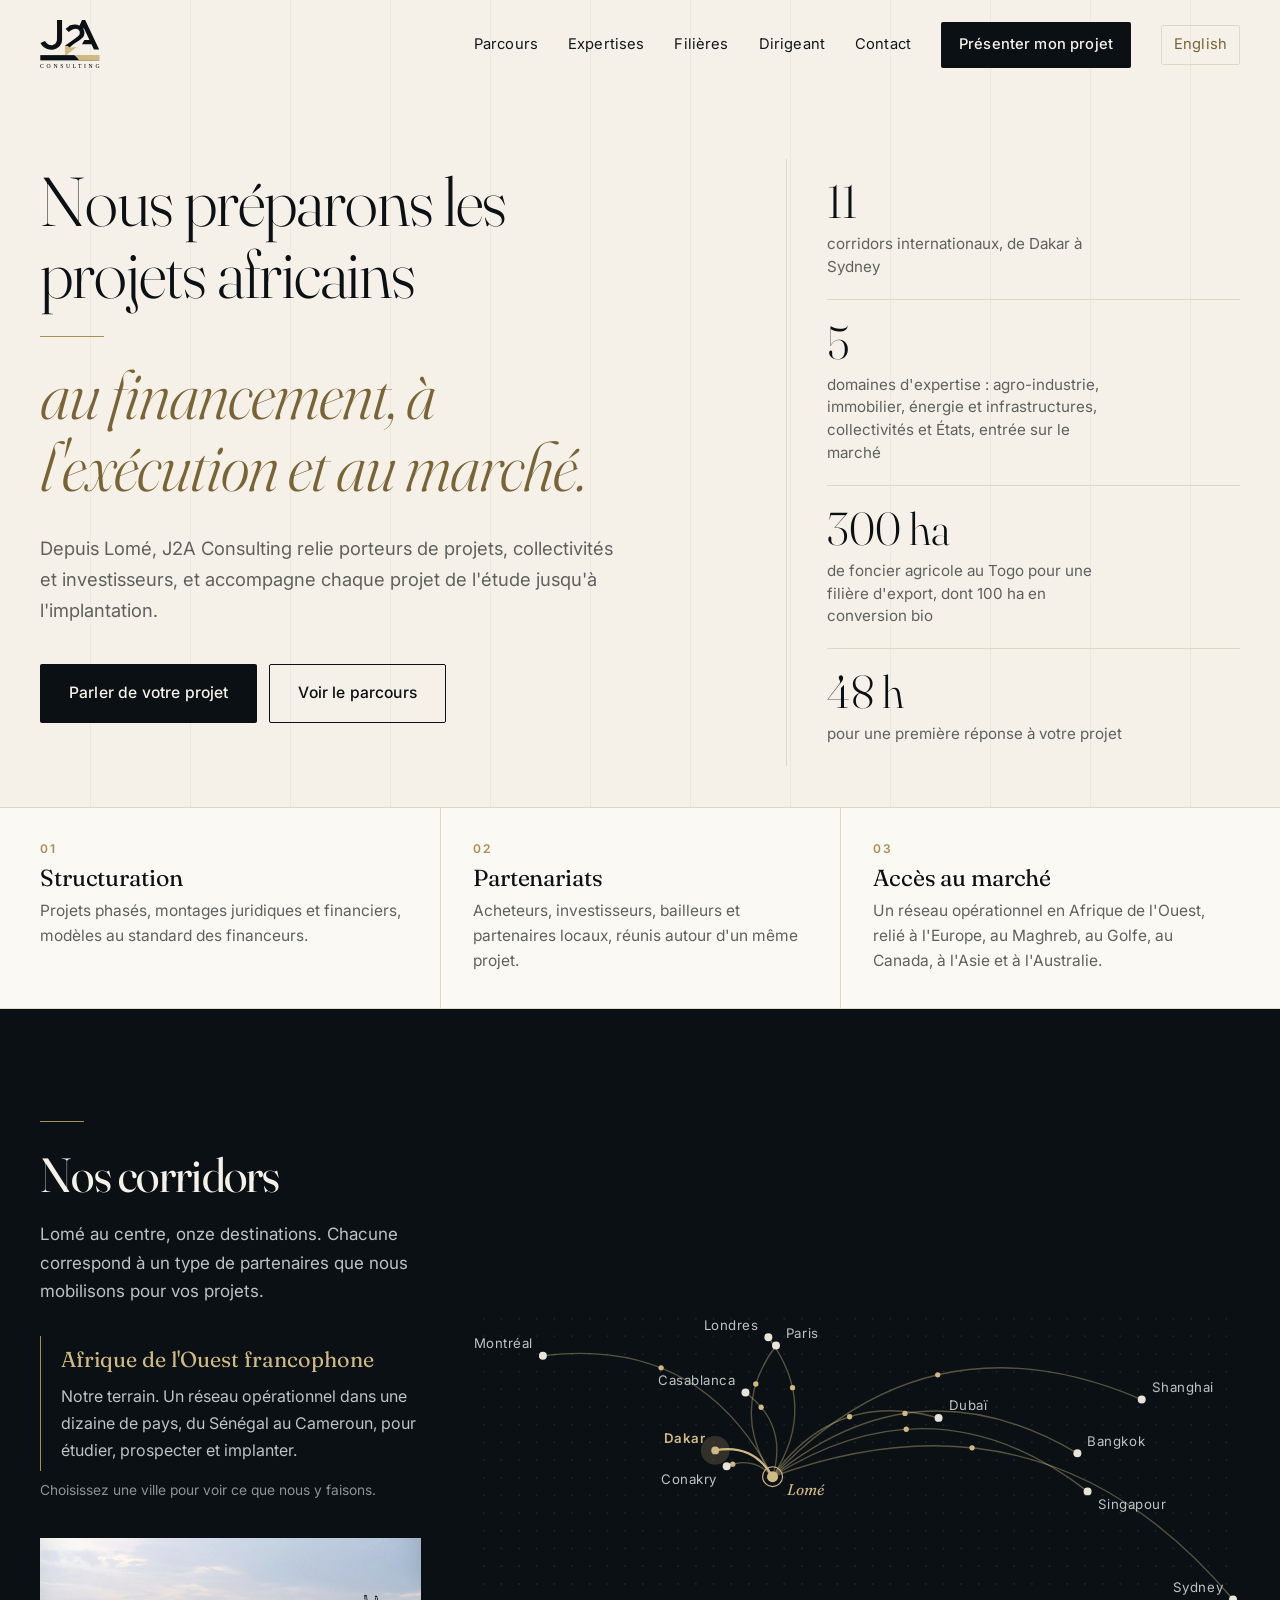
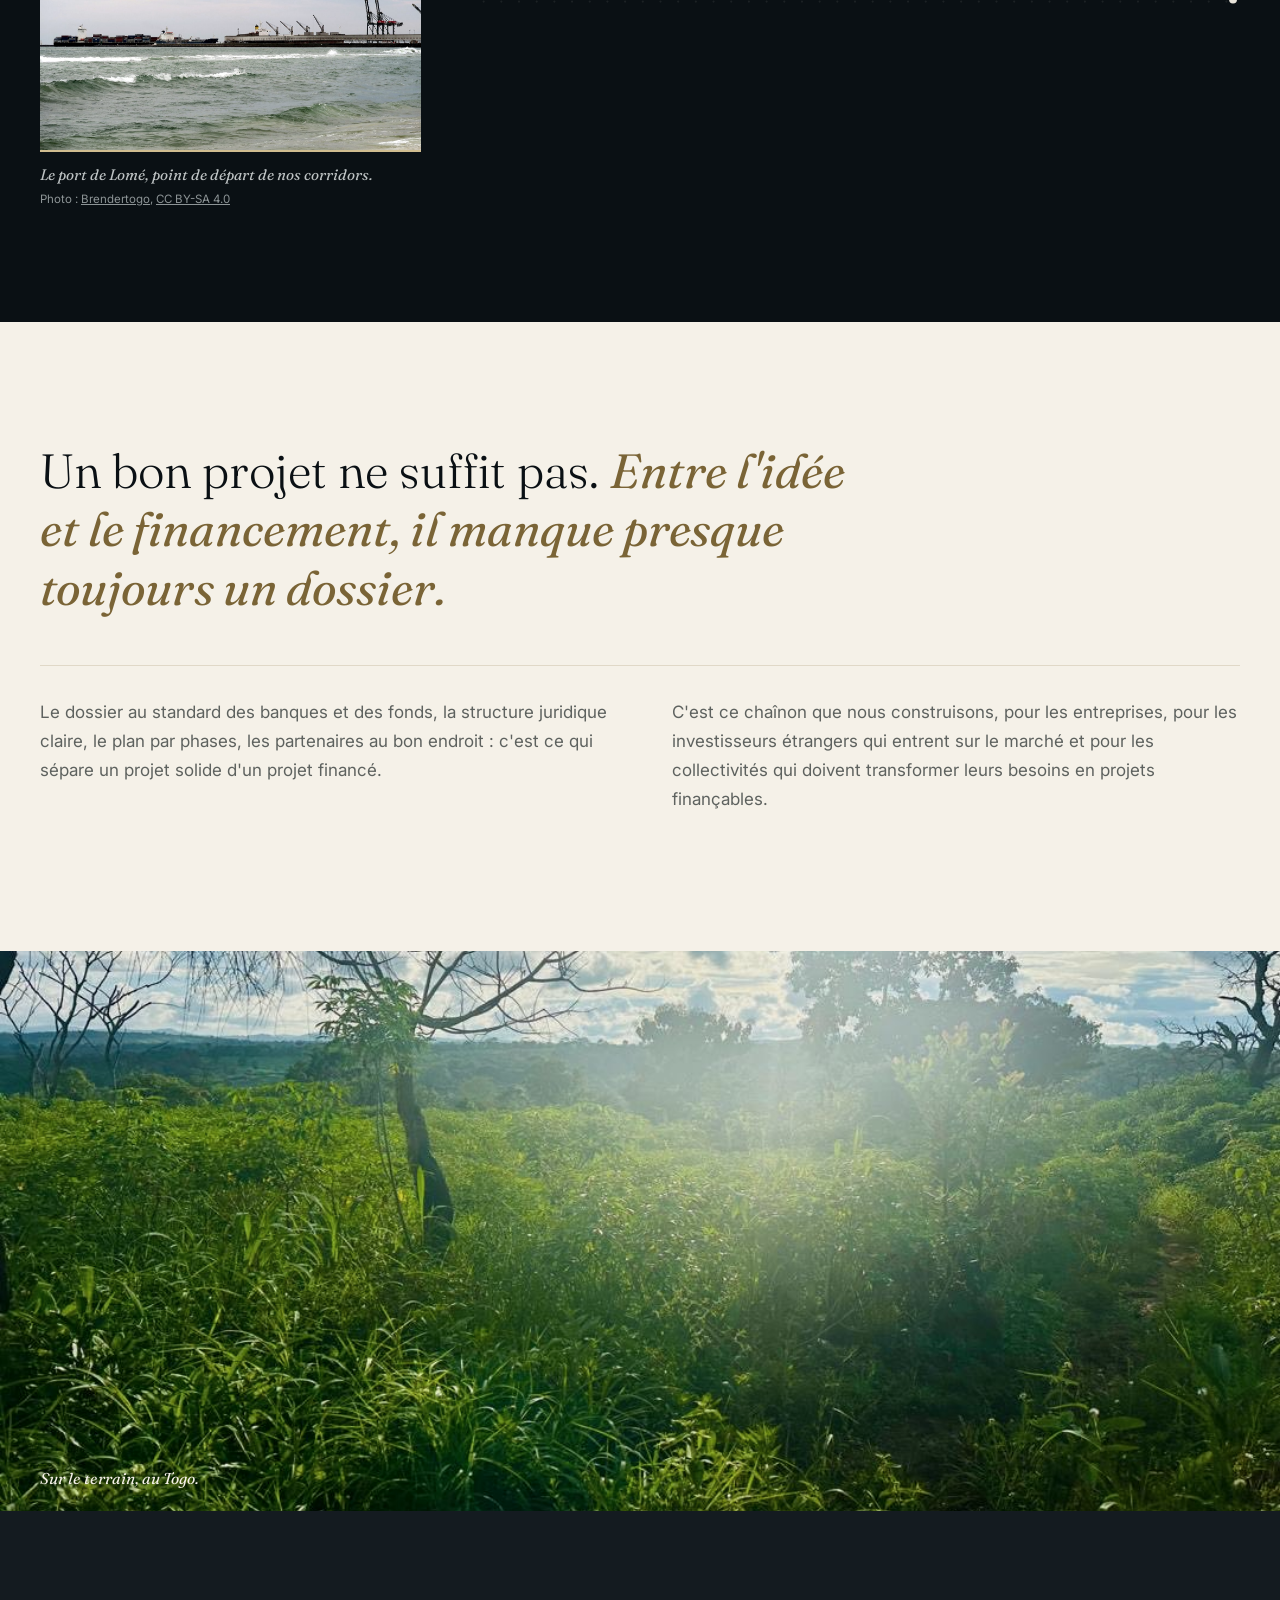
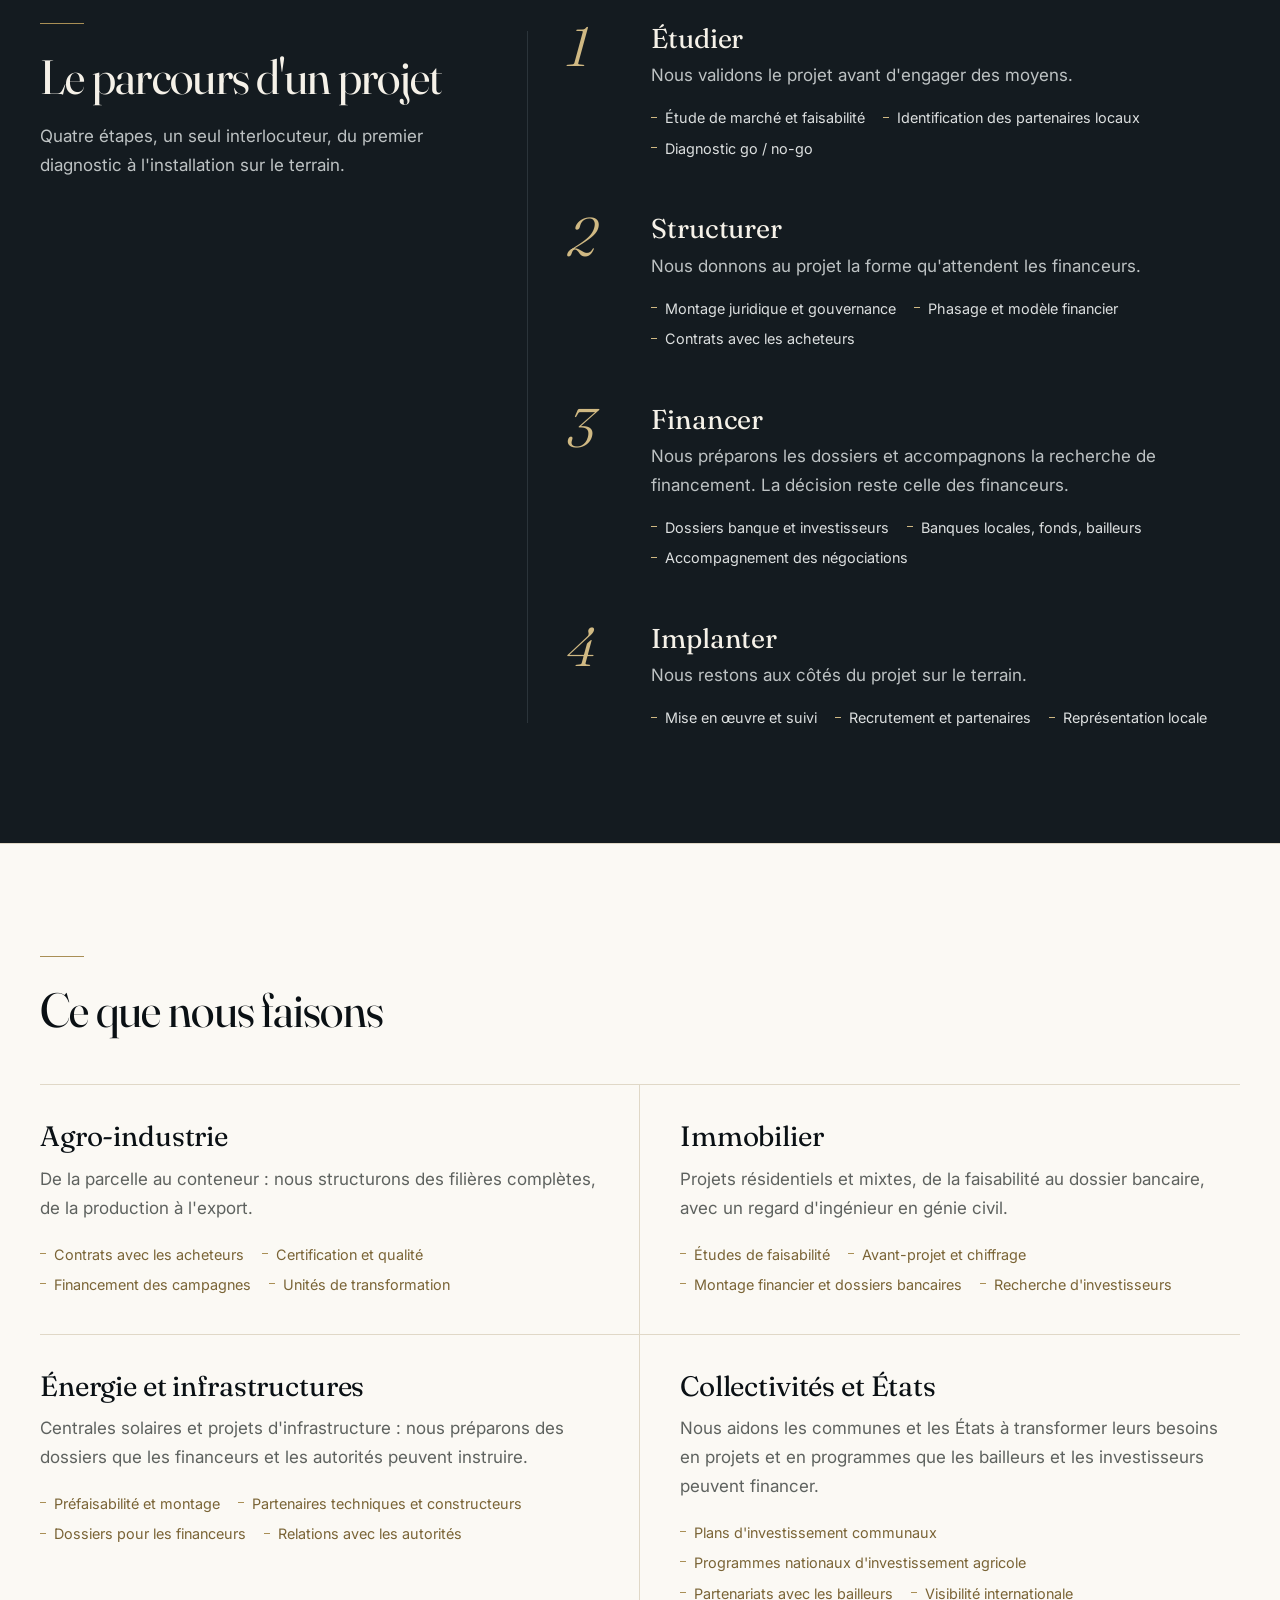
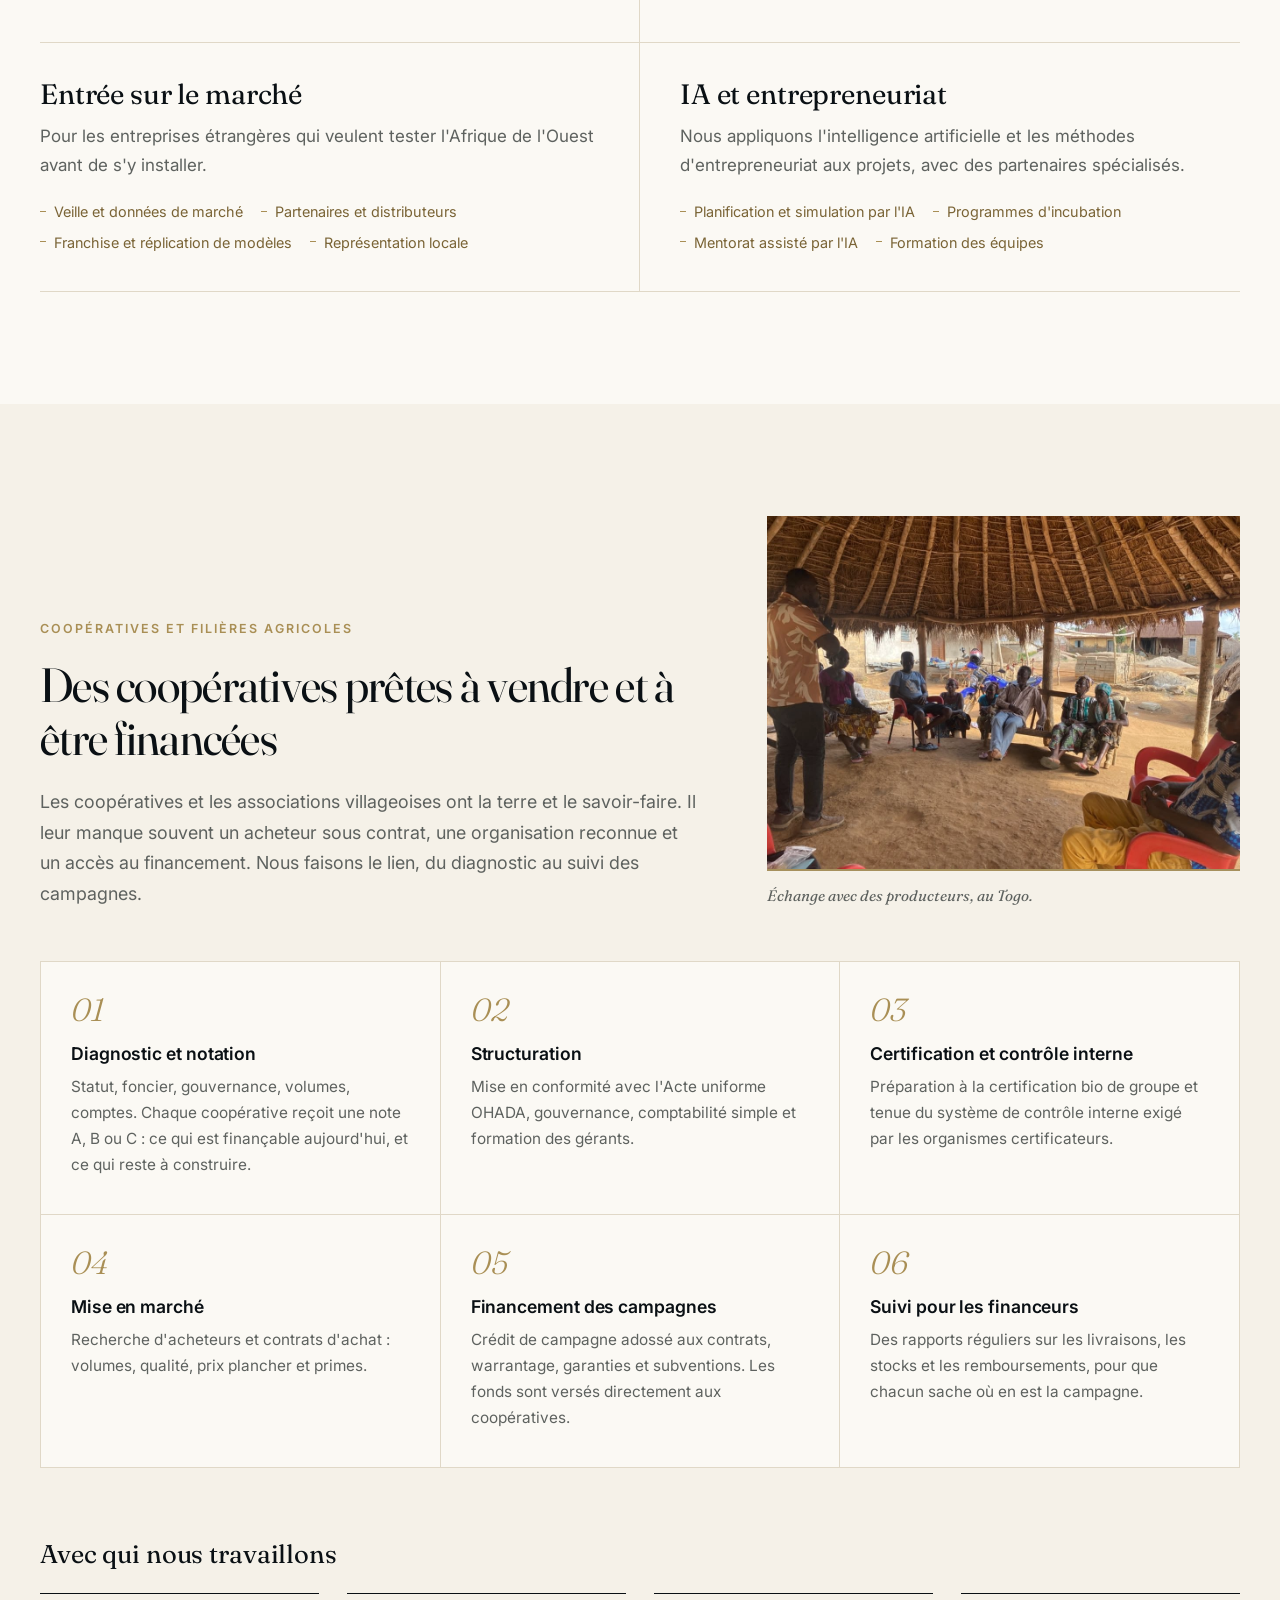
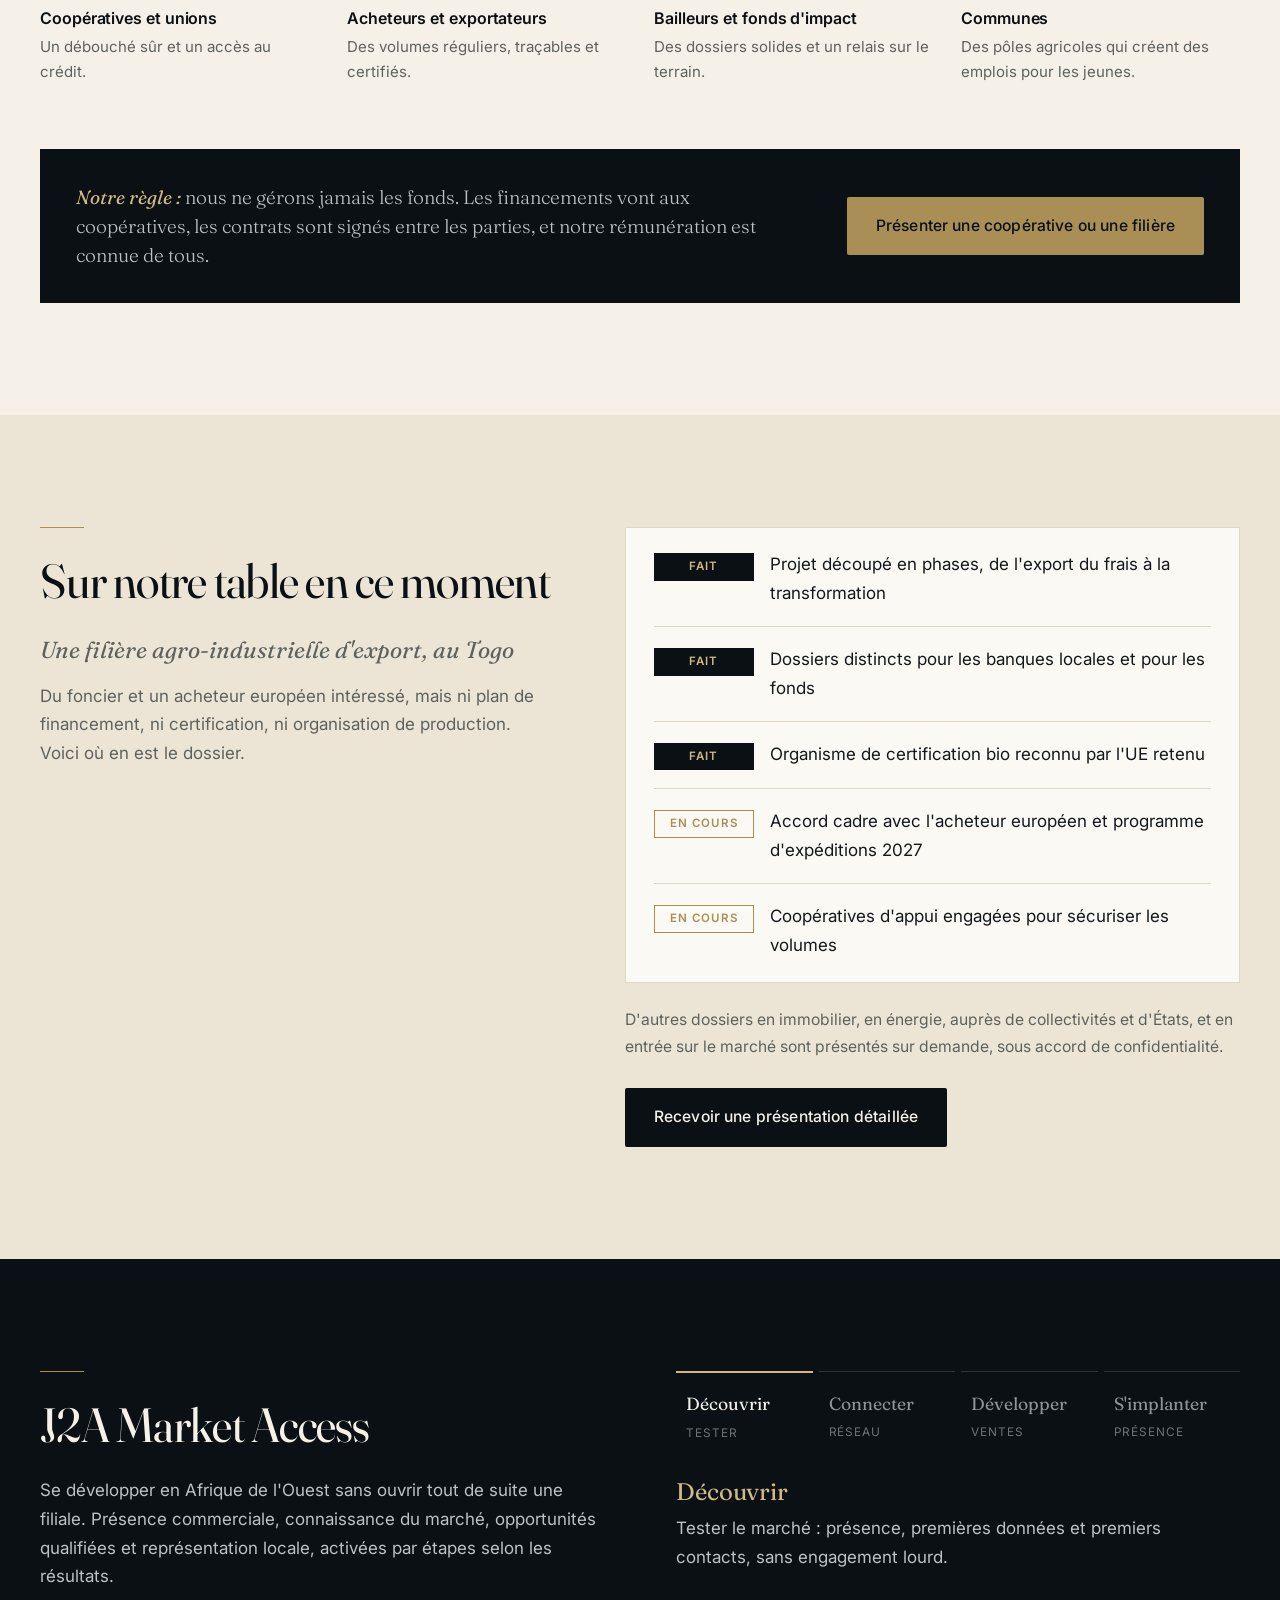
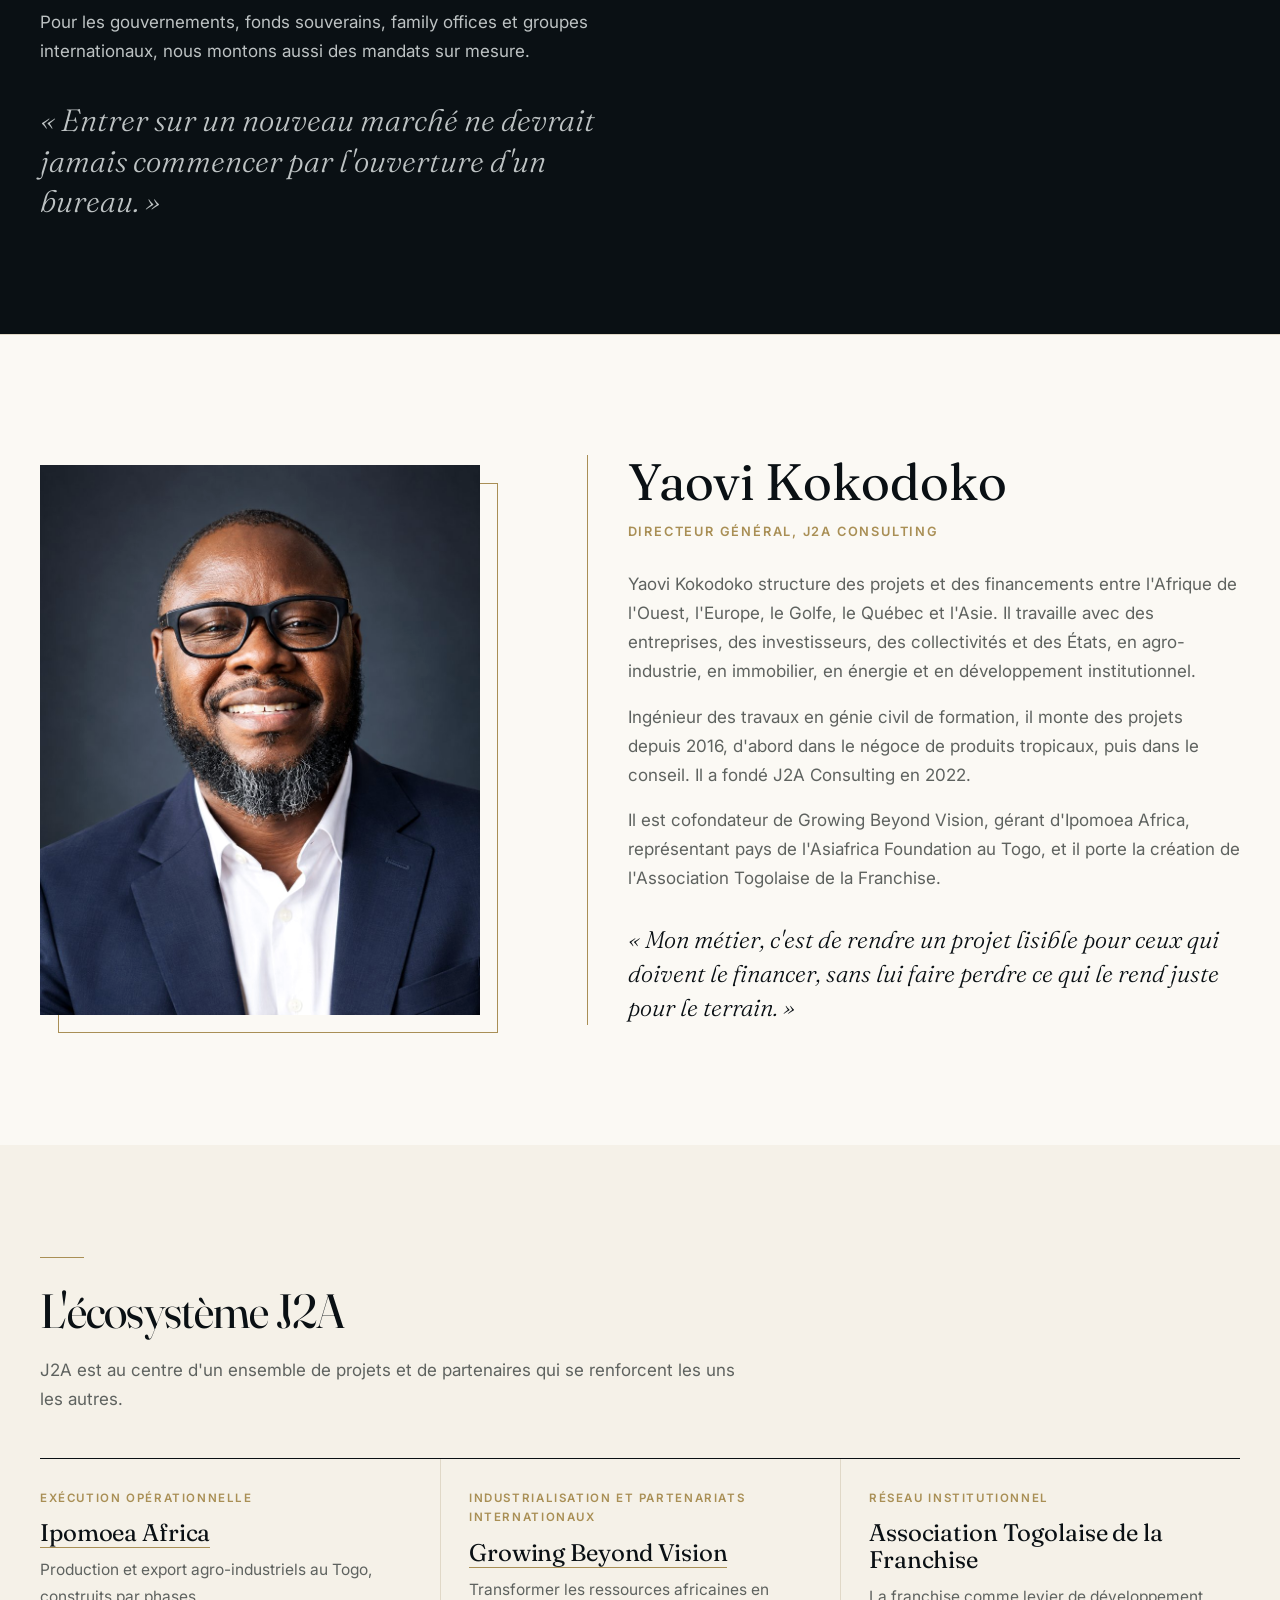
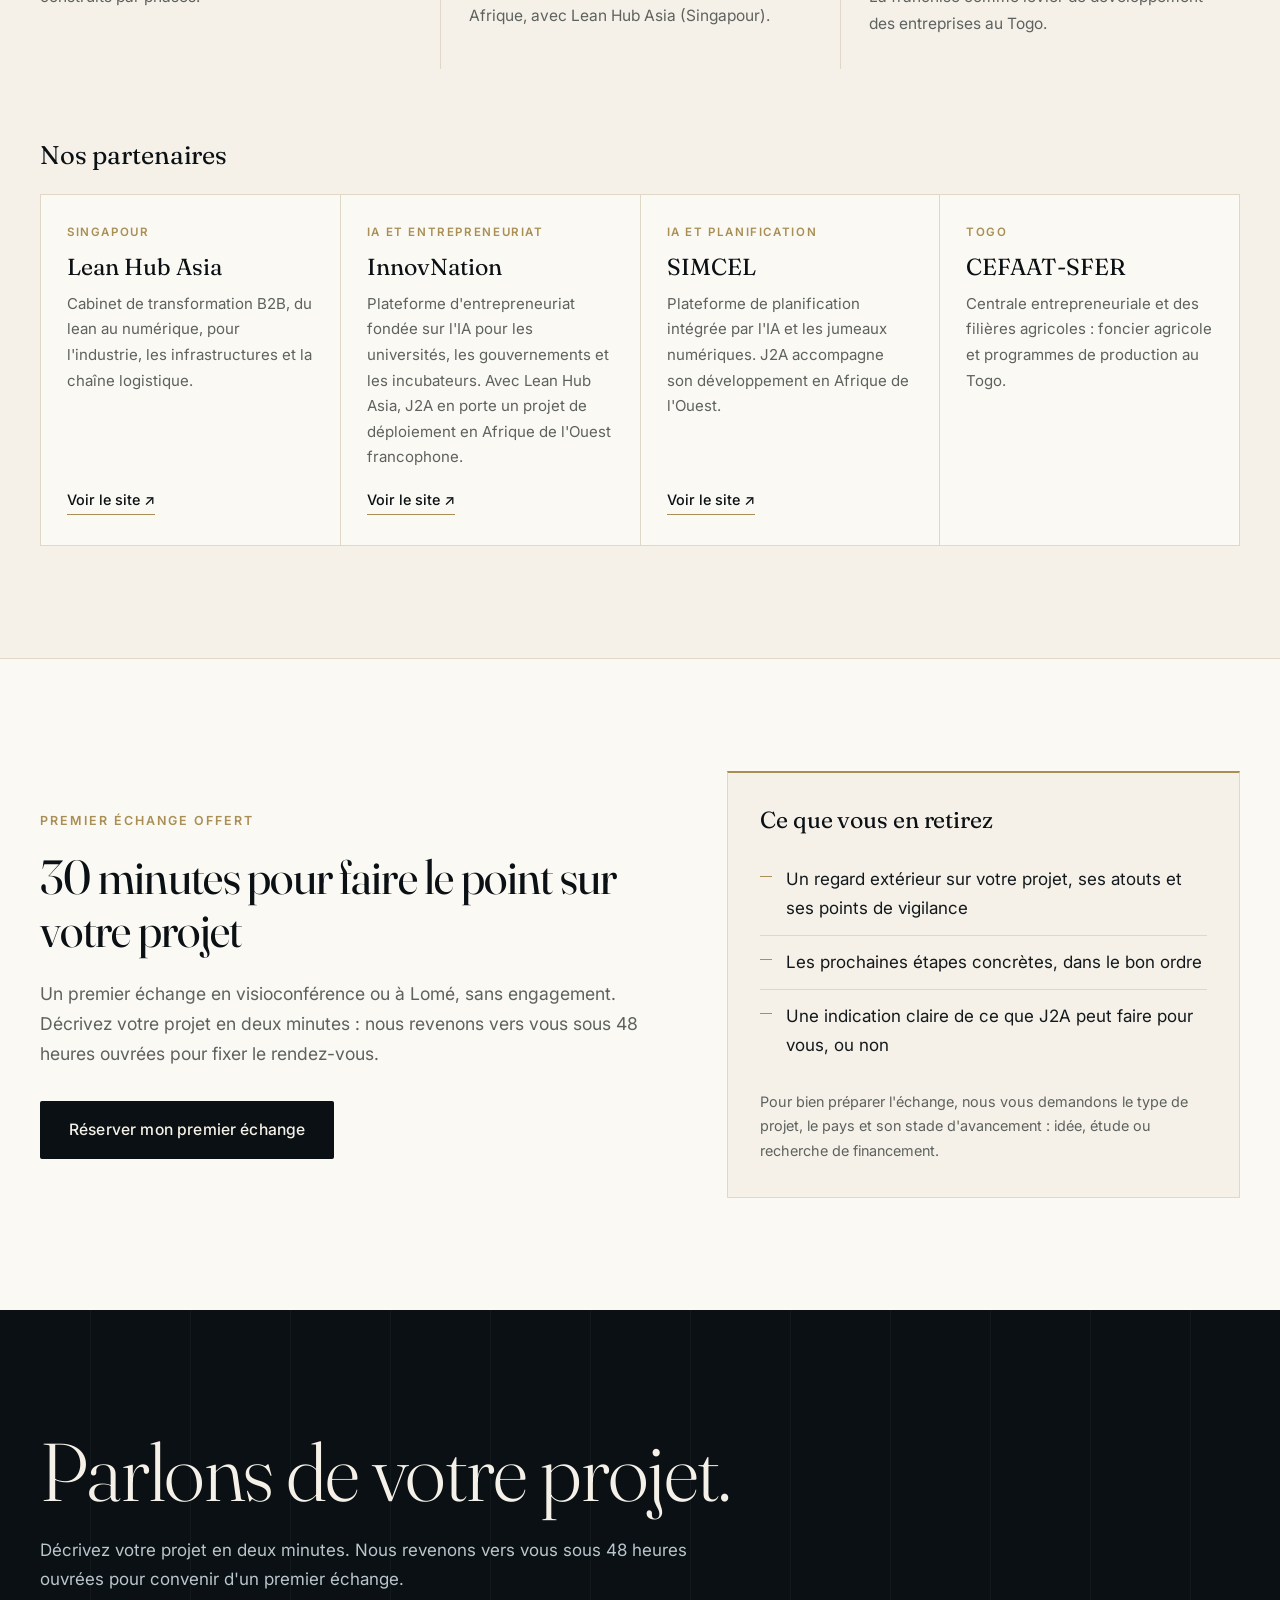
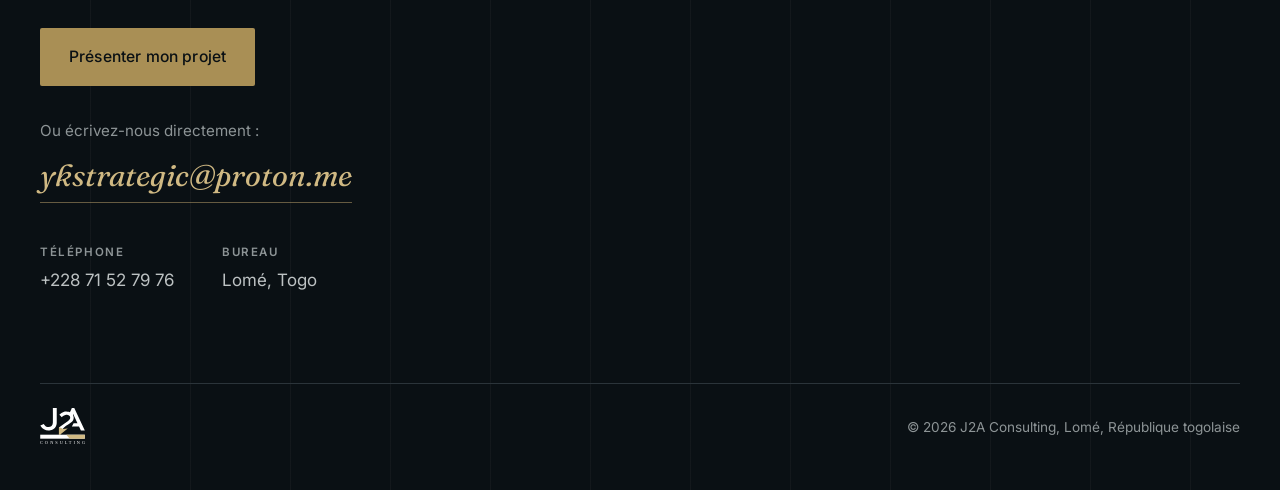
==== commit c8384be0: "Contraste, titre de section, sitemap, robots et fiche organisation" ====
--- a/index.html
+++ b/index.html
@@ -21,7 +21,8 @@
 <link rel="preconnect" href="https://fonts.googleapis.com">
 <link rel="preconnect" href="https://fonts.gstatic.com" crossorigin>
 <link href="https://fonts.googleapis.com/css2?family=Fraunces:ital,opsz,wght@0,9..144,300;0,9..144,400;0,9..144,500;0,9..144,600;1,9..144,300;1,9..144,400&family=Inter:wght@400;500;600&display=swap" rel="stylesheet">
-<link rel="stylesheet" href="assets/style.css?v=5722cd5d">
+<link rel="stylesheet" href="assets/style.css?v=b5d619ea">
+<script type="application/ld+json">{"@context": "https://schema.org", "@type": "ProfessionalService", "name": "J2A Consulting", "url": "https://j2a4510.github.io/j2a-consulting/", "logo": "https://j2a4510.github.io/j2a-consulting/assets/logo.svg", "image": "https://j2a4510.github.io/j2a-consulting/assets/share.jpg", "telephone": "+228 71 52 79 76", "address": {"@type": "PostalAddress", "addressLocality": "Lomé", "addressCountry": "TG"}, "areaServed": ["TG", "BJ", "BF", "CI", "SN", "NE", "ML"], "founder": {"@type": "Person", "name": "Yaovi Kokodoko"}, "sameAs": ["https://www.linkedin.com/company/jaa-consult-ing/"]}</script>
 </head>
 <body>
 <a class="skip-link" href="#main">Aller au contenu</a>
@@ -48,7 +49,8 @@
   </div>
 </section>
 
-<section class="proof" aria-label="J2A">
+<section class="proof" aria-labelledby="proof-title">
+  <h2 class="sr" id="proof-title">Ce que fait J2A Consulting</h2>
   <div class="wrap proof-grid"><div class="proof-item"><h3>Structuration</h3><p>Projets phasés, montages juridiques et financiers, modèles au standard des financeurs.</p></div><div class="proof-item"><h3>Partenariats</h3><p>Acheteurs, investisseurs, bailleurs et partenaires locaux, réunis autour d'un même projet.</p></div><div class="proof-item"><h3>Accès au marché</h3><p>Un réseau opérationnel en Afrique de l'Ouest, relié à l'Europe, au Maghreb, au Golfe, au Canada, à l'Asie et à l'Australie.</p></div></div>
 </section>
 
@@ -969,7 +971,7 @@
   </div>
 </footer>
 <script type="application/json" id="site-data">{"verbs": ["au financement.", "à l'exécution.", "au marché."], "cities": [{"name": "Dakar", "region": "Afrique de l'Ouest francophone", "text": "Notre terrain. Un réseau opérationnel dans une dizaine de pays, du Sénégal au Cameroun, pour étudier, prospecter et implanter."}, {"name": "Conakry", "region": "Guinée", "text": "Un marché en forte croissance, où nous accompagnons des projets et des partenaires locaux."}, {"name": "Casablanca", "region": "Maroc", "text": "Ingénierie et études avec nos partenaires marocains, et passerelle vers les investisseurs et les industriels du Royaume."}, {"name": "Paris", "region": "France", "text": "Acheteurs, importateurs, financeurs d'impact et diaspora : nous ouvrons les débouchés et les sources de financement."}, {"name": "Londres", "region": "Royaume-Uni", "text": "Investisseurs, fonds d'impact et institutions financières, et liens avec la diaspora."}, {"name": "Montréal", "region": "Canada et Québec", "text": "Partenariats entre le Canada et l'Afrique de l'Ouest, missions d'entreprises et liens avec la diaspora."}, {"name": "Dubaï", "region": "Golfe", "text": "Investisseurs et fonds du Golfe intéressés par les projets africains."}, {"name": "Shanghai", "region": "Chine", "text": "Industriels, équipementiers et partenaires chinois qui veulent entrer sur le marché ouest-africain."}, {"name": "Bangkok", "region": "Thaïlande", "text": "Fournisseurs, technologies agro-industrielles et partenaires commerciaux pour les filières africaines."}, {"name": "Singapour", "region": "Singapour", "text": "Avec Lean Hub Asia et Growing Beyond Vision, nous portons des projets de transformation locale des ressources africaines."}, {"name": "Sydney", "region": "Australie", "text": "Investisseurs et entreprises australiens intéressés par l'Afrique de l'Ouest, notamment dans l'agriculture et les ressources."}], "tiers": [{"name": "Découvrir", "short": "Tester", "text": "Tester le marché : présence, premières données et premiers contacts, sans engagement lourd."}, {"name": "Connecter", "short": "Réseau", "text": "Construire un réseau qualifié de partenaires, de distributeurs et de prescripteurs."}, {"name": "Développer", "short": "Ventes", "text": "Accélérer les ventes avec une prospection active et un suivi des opportunités."}, {"name": "S'implanter", "short": "Présence", "text": "Installer une présence durable, avec une représentation locale quand les résultats le justifient."}]}</script>
-<script src="assets/app.js?v=5722cd5d" defer></script>
+<script src="assets/app.js?v=b5d619ea" defer></script>
 <script src="https://tally.so/widgets/embed.js" async></script>
 </body>
 </html>
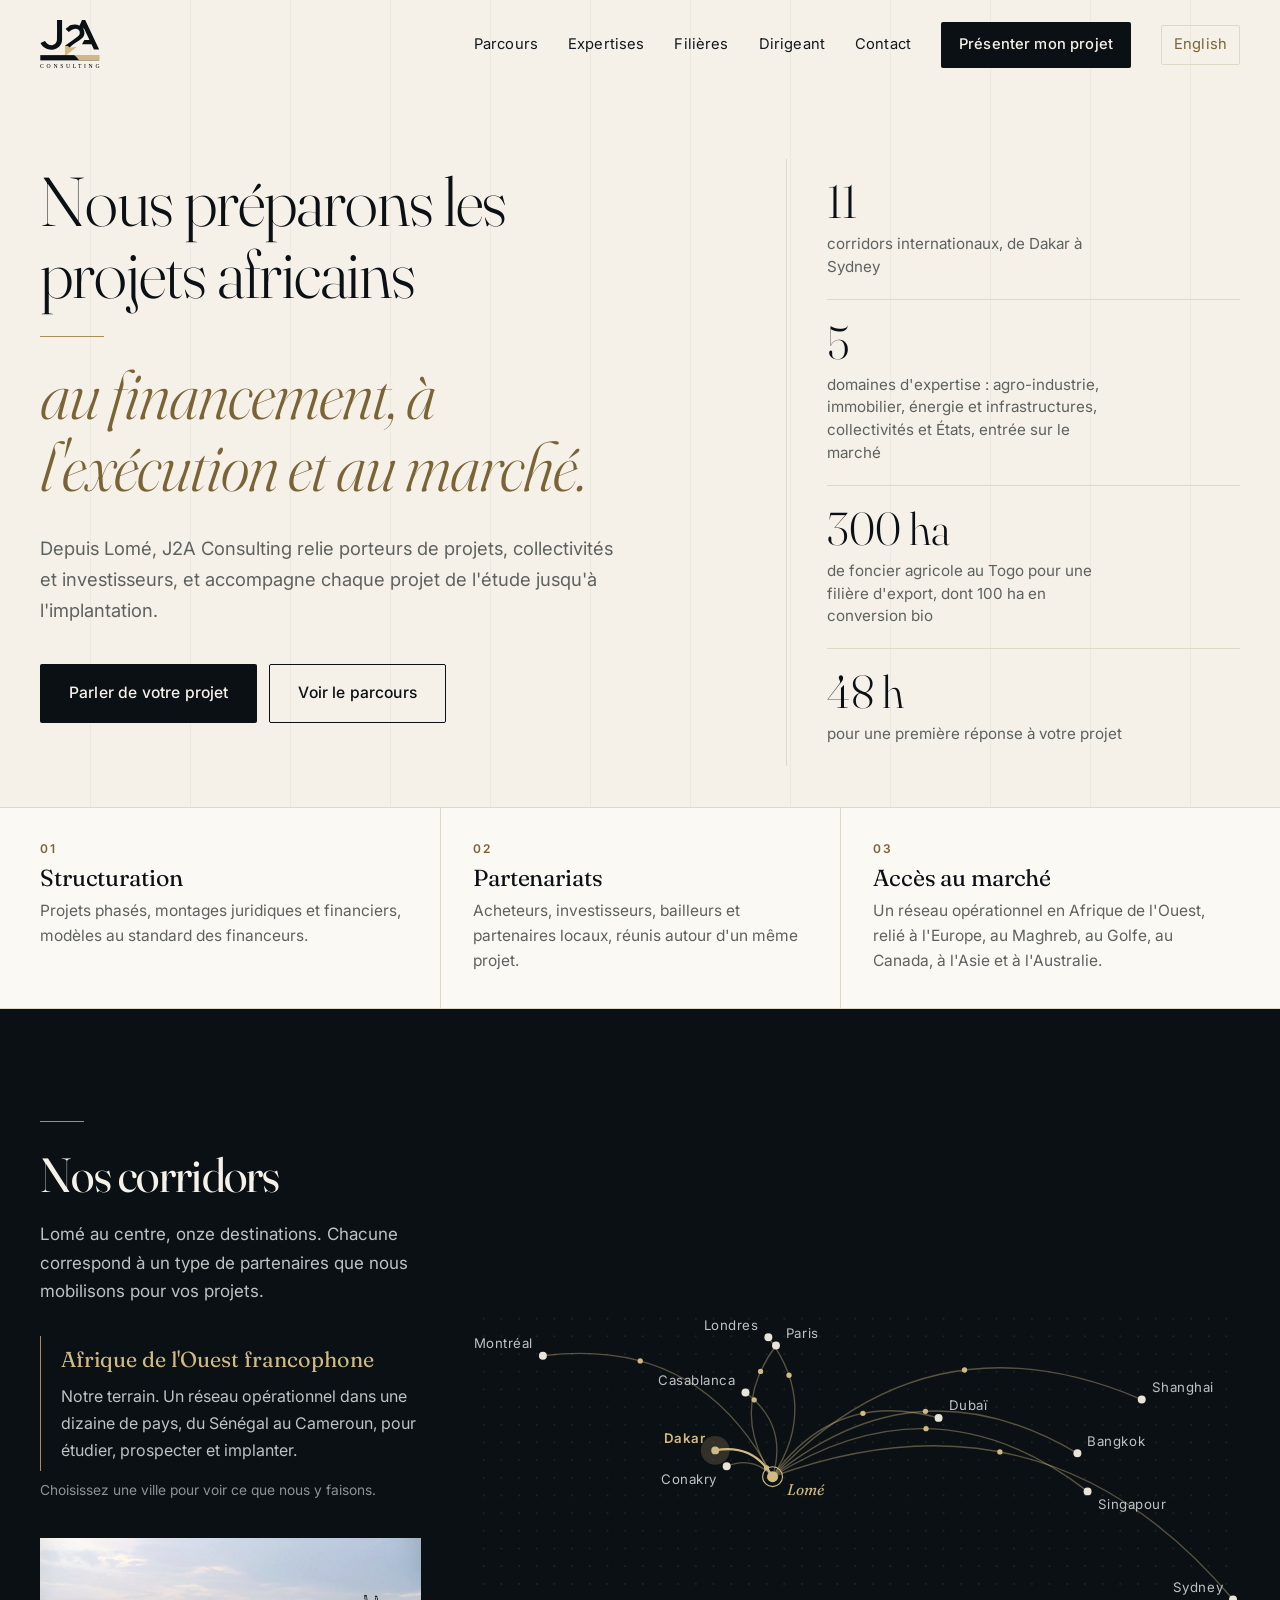
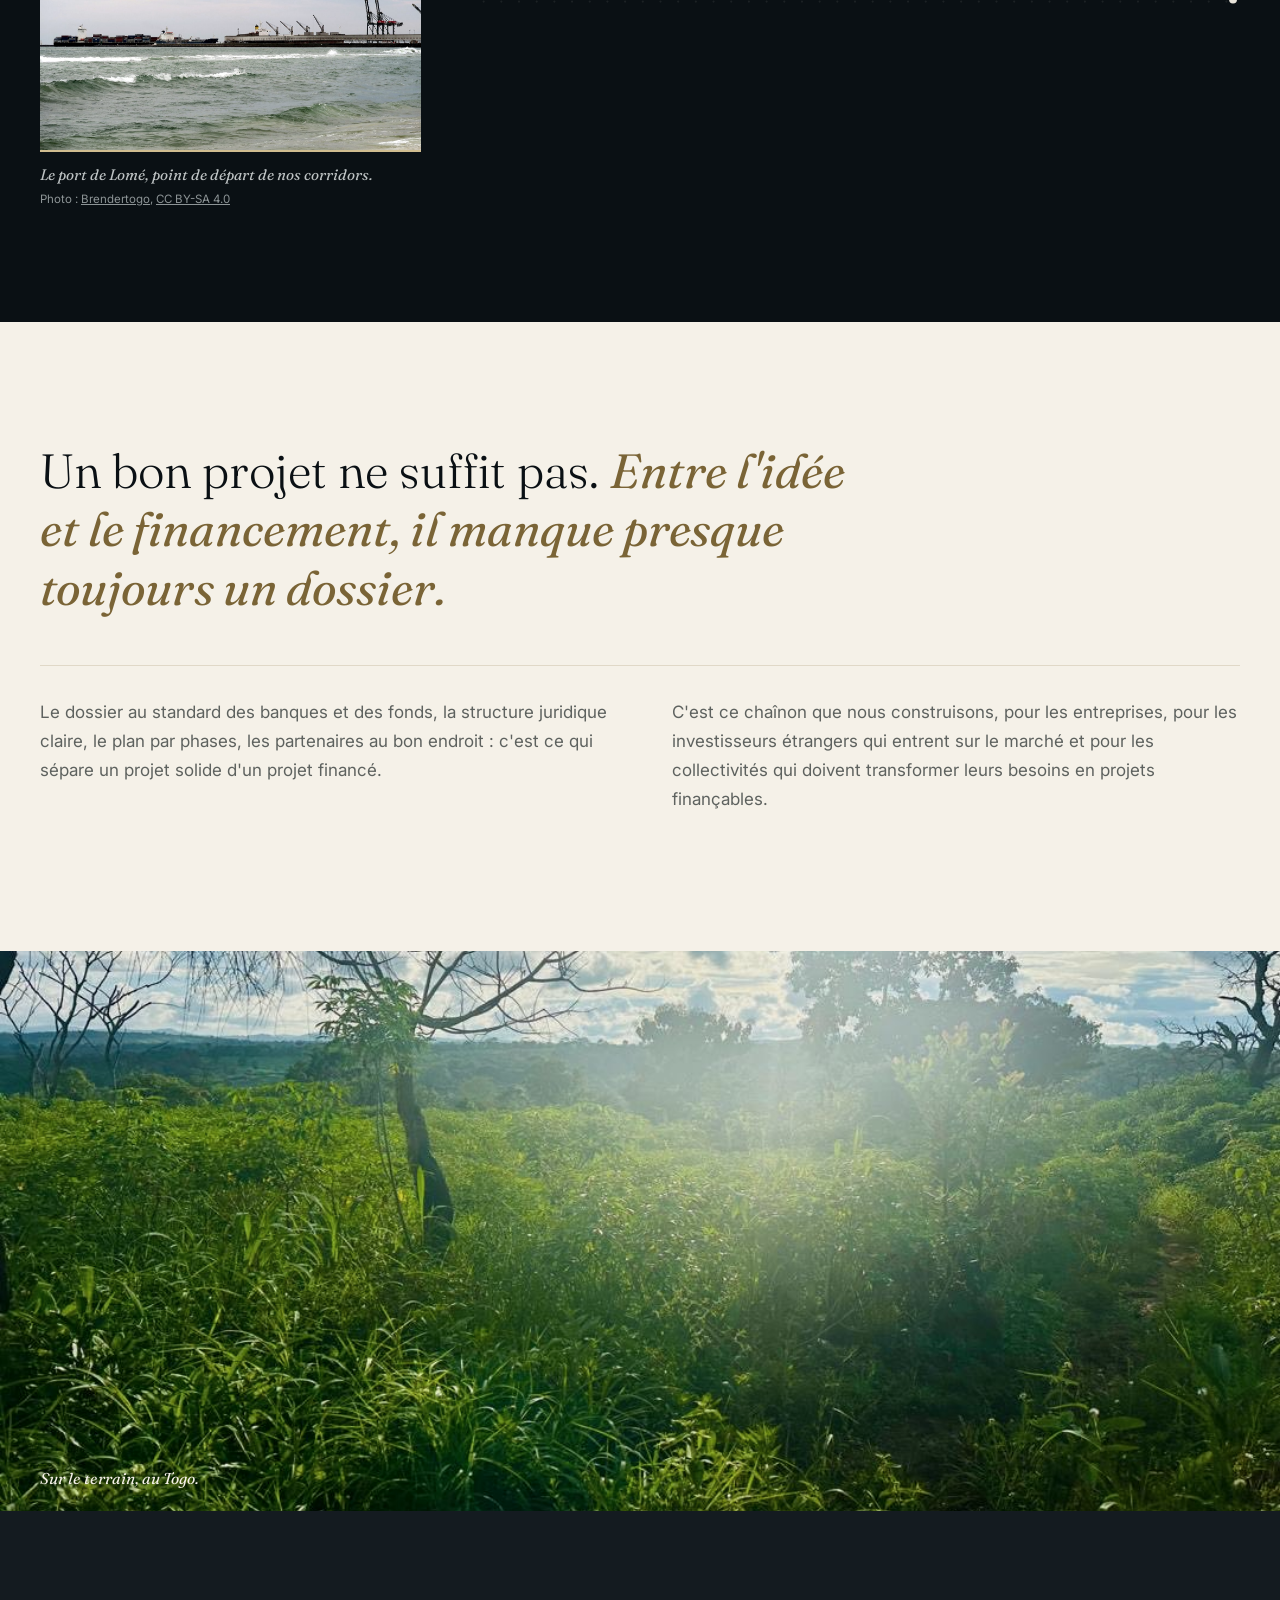
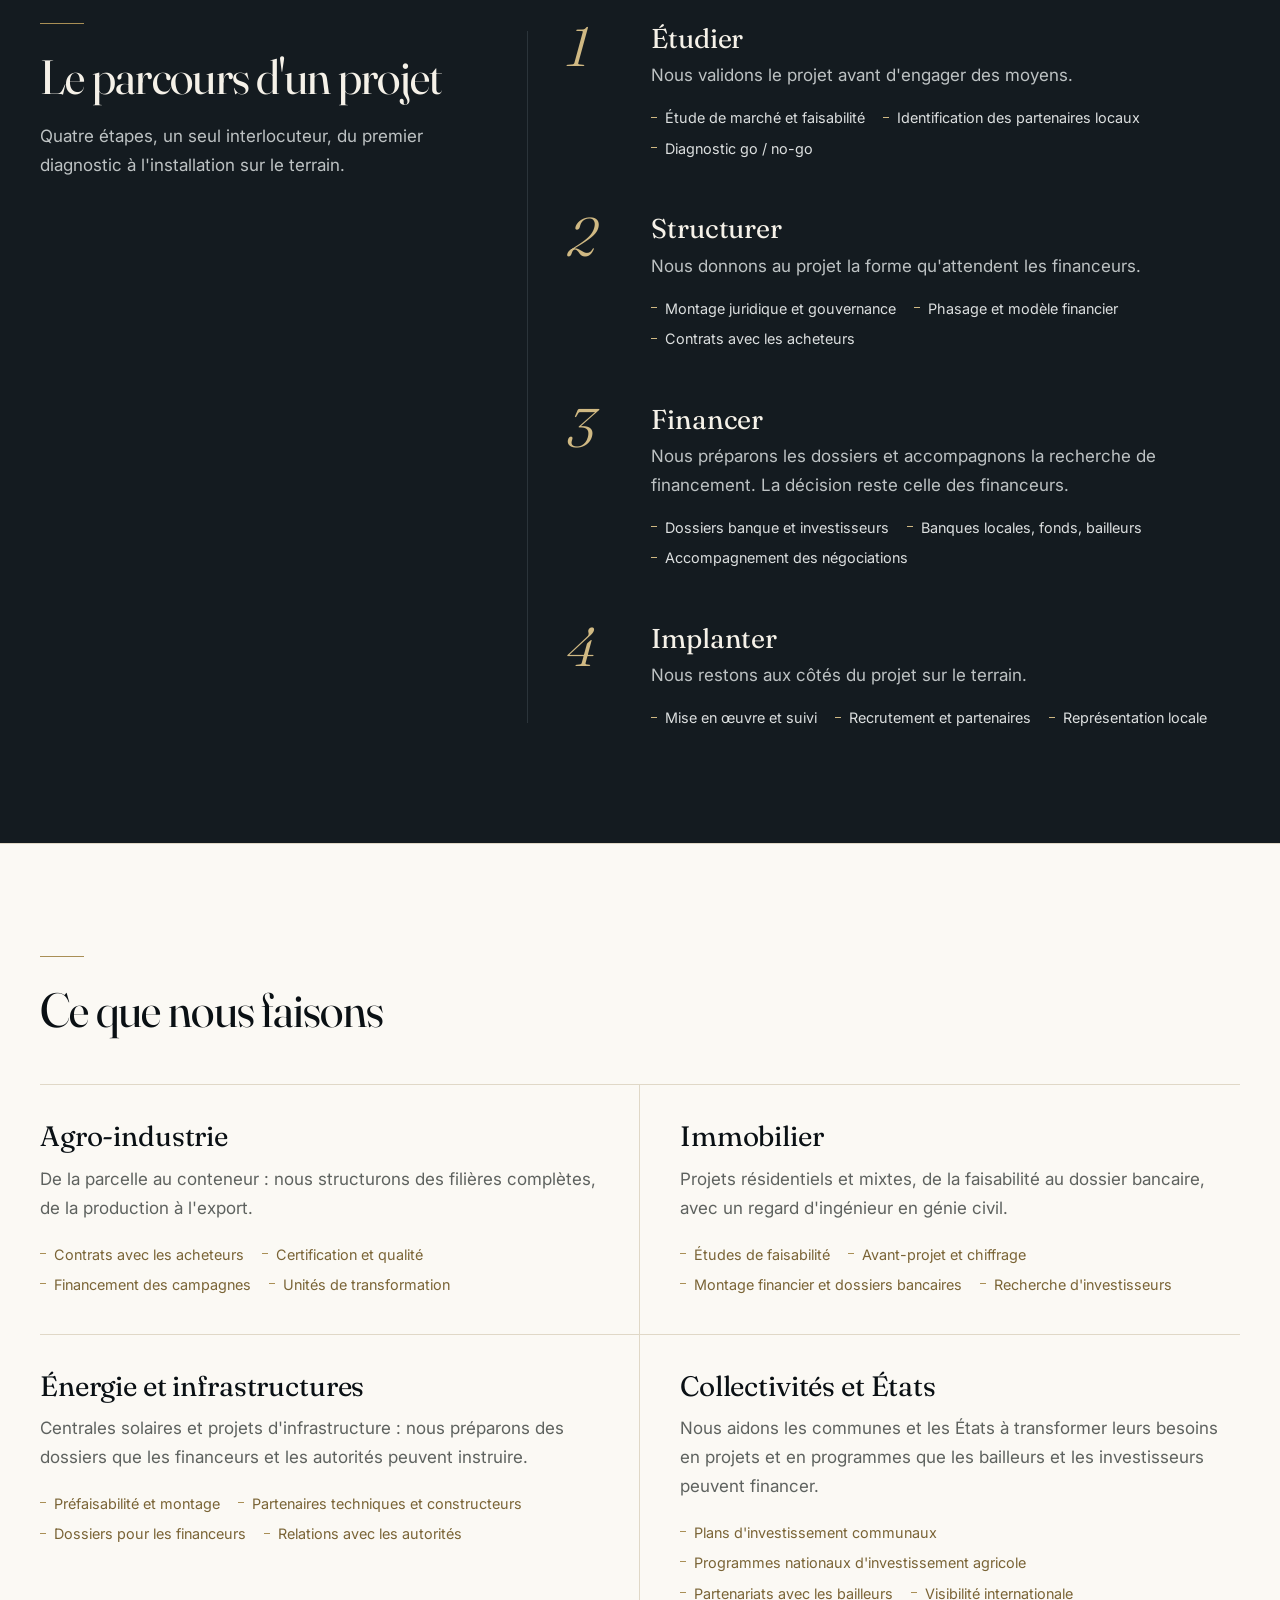
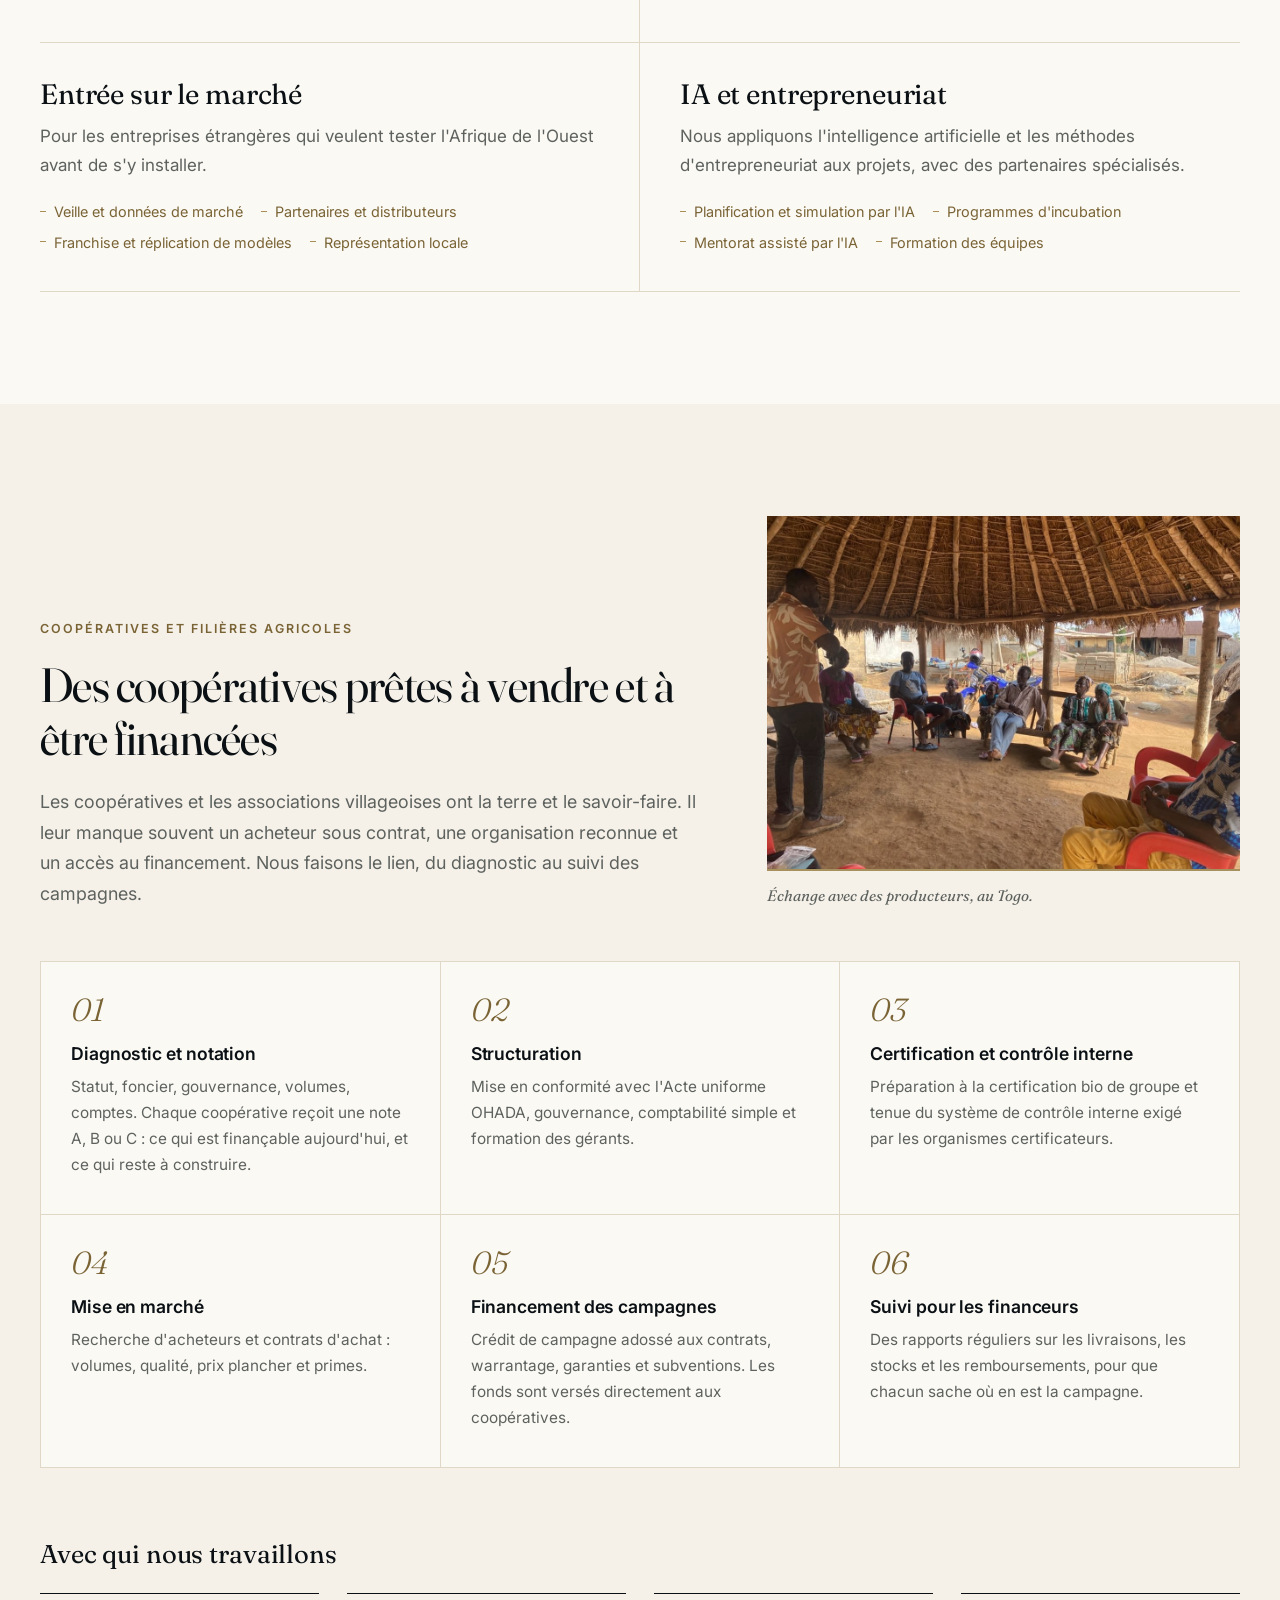
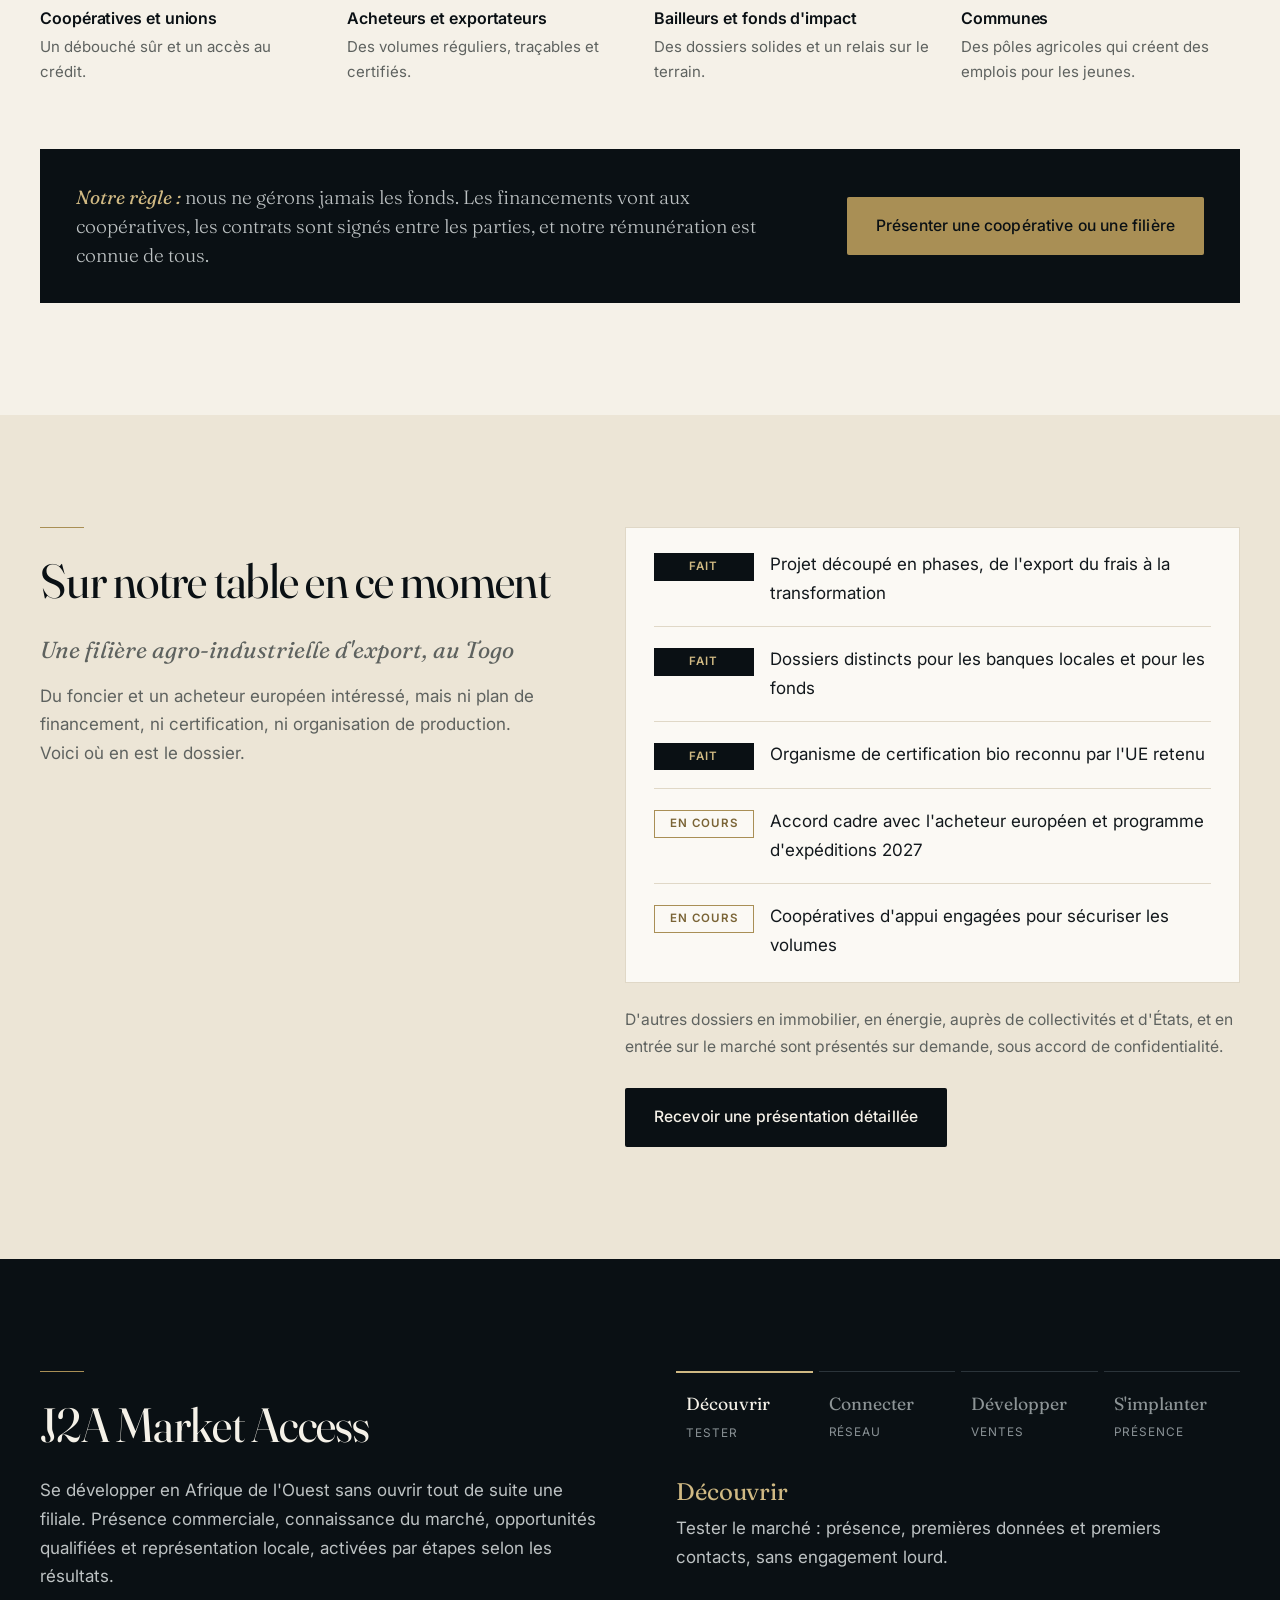
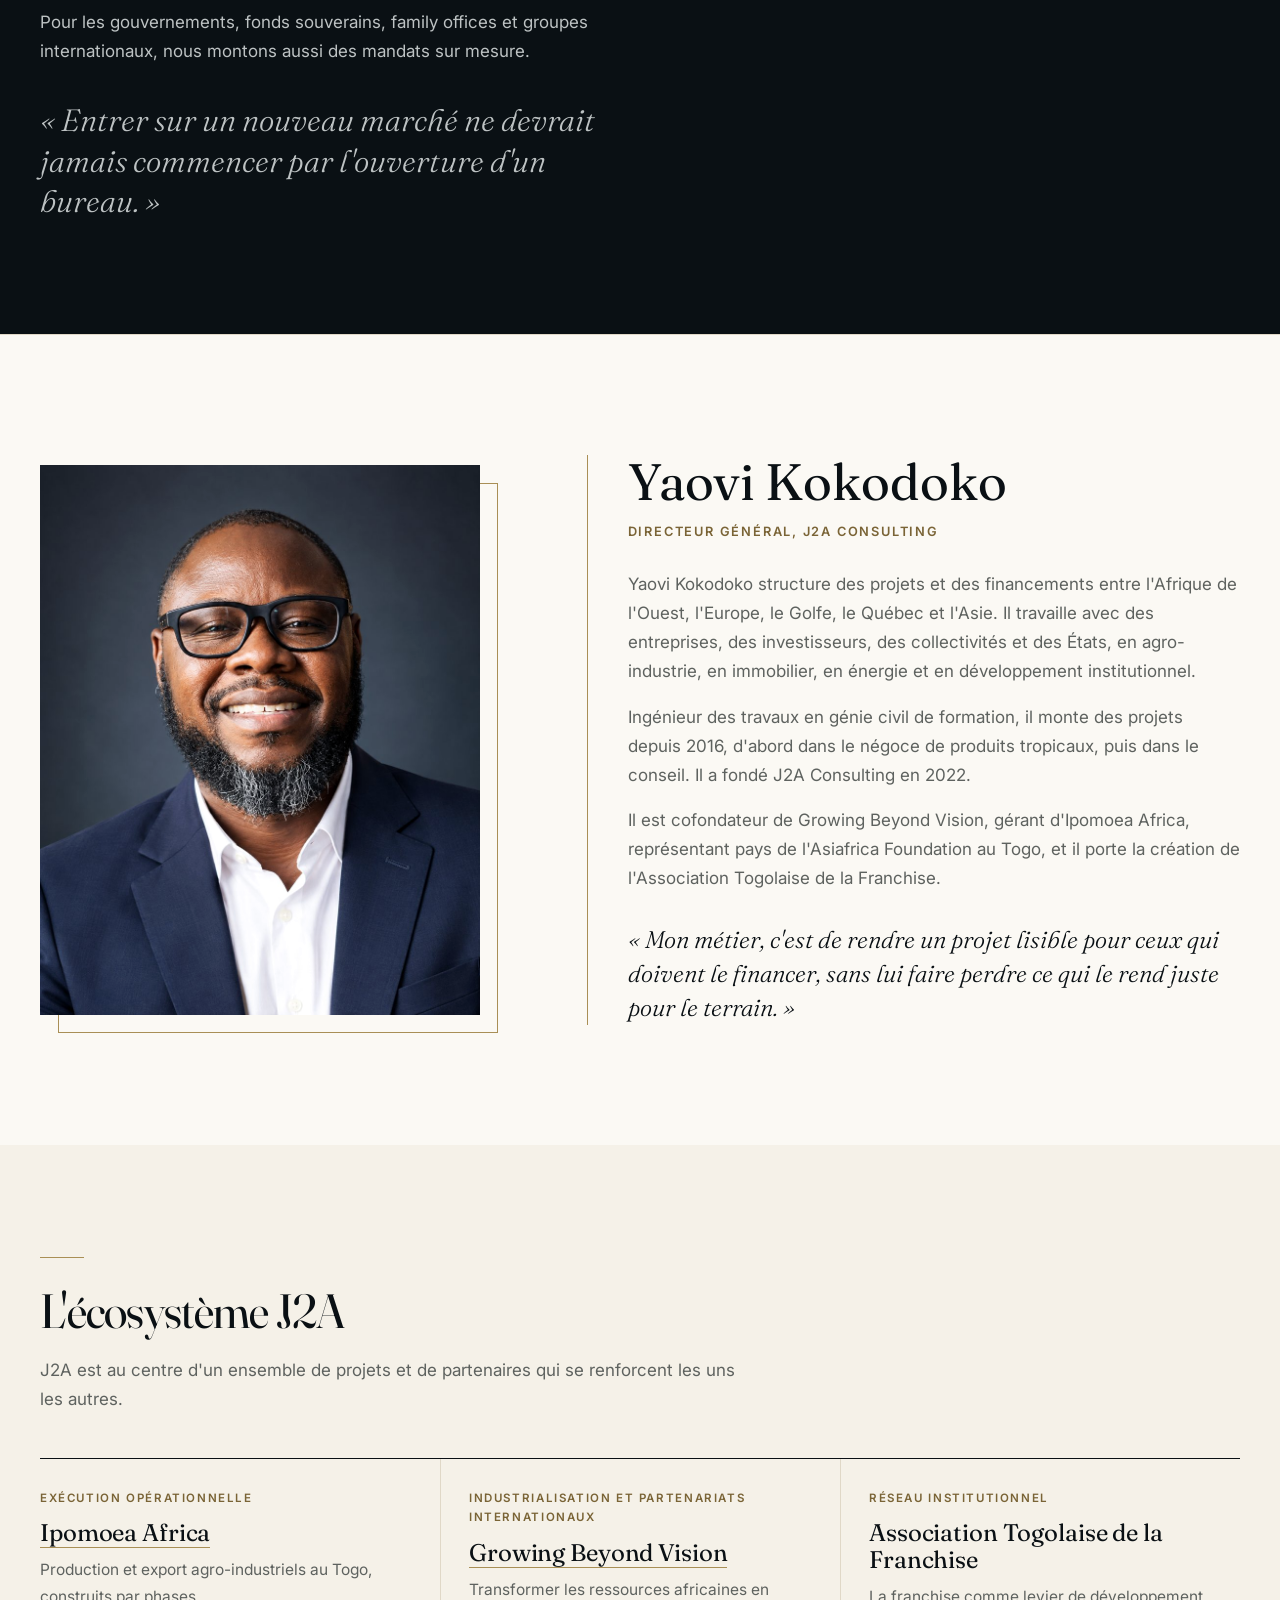
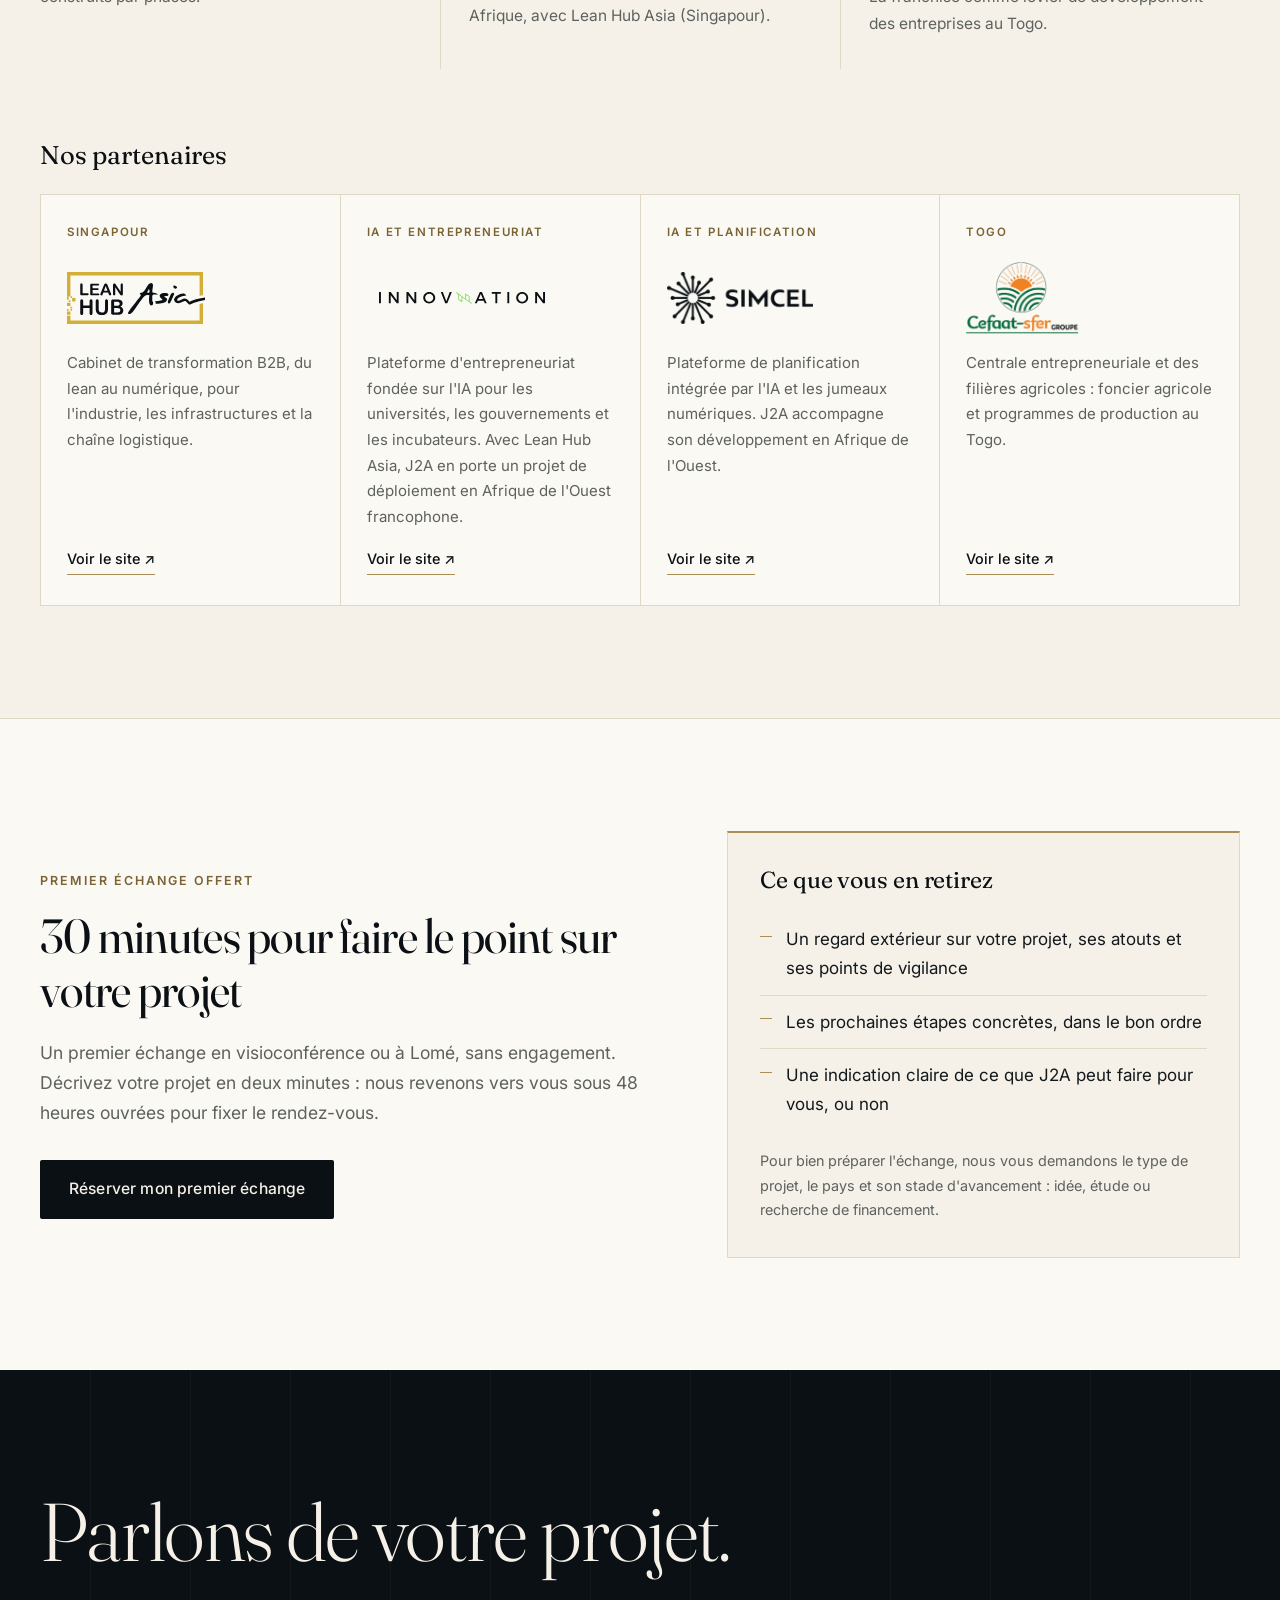
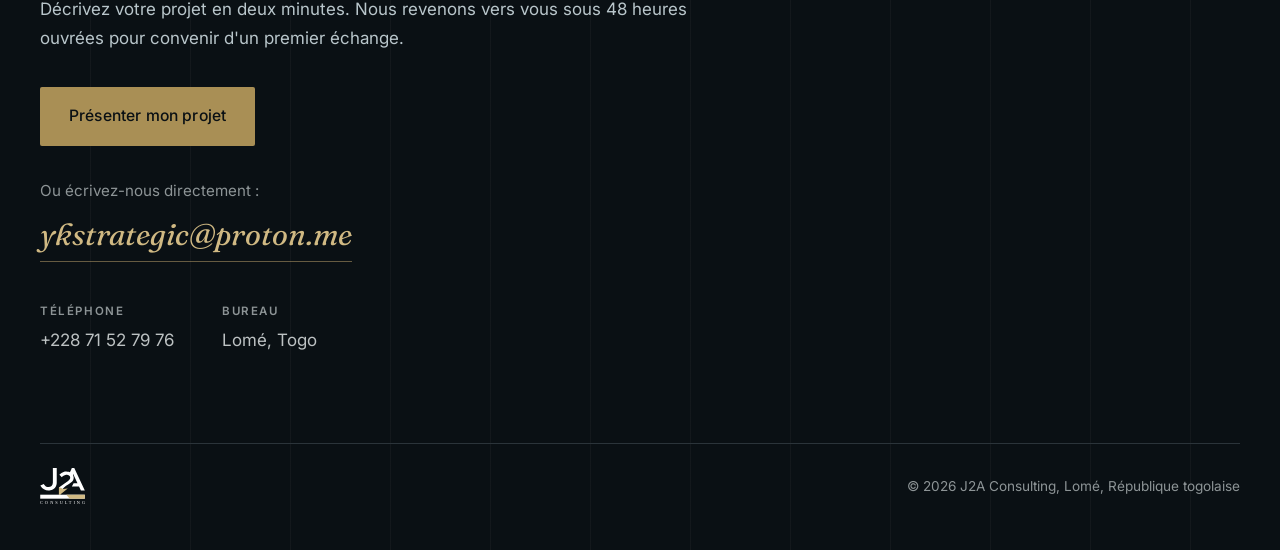
==== commit cebcb905: "Logos des partenaires et lien CEFAAT-SFER" ====
--- a/index.html
+++ b/index.html
@@ -21,7 +21,7 @@
 <link rel="preconnect" href="https://fonts.googleapis.com">
 <link rel="preconnect" href="https://fonts.gstatic.com" crossorigin>
 <link href="https://fonts.googleapis.com/css2?family=Fraunces:ital,opsz,wght@0,9..144,300;0,9..144,400;0,9..144,500;0,9..144,600;1,9..144,300;1,9..144,400&family=Inter:wght@400;500;600&display=swap" rel="stylesheet">
-<link rel="stylesheet" href="assets/style.css?v=b5d619ea">
+<link rel="stylesheet" href="assets/style.css?v=6c2ee1a2">
 <script type="application/ld+json">{"@context": "https://schema.org", "@type": "ProfessionalService", "name": "J2A Consulting", "url": "https://j2a4510.github.io/j2a-consulting/", "logo": "https://j2a4510.github.io/j2a-consulting/assets/logo.svg", "image": "https://j2a4510.github.io/j2a-consulting/assets/share.jpg", "telephone": "+228 71 52 79 76", "address": {"@type": "PostalAddress", "addressLocality": "Lomé", "addressCountry": "TG"}, "areaServed": ["TG", "BJ", "BF", "CI", "SN", "NE", "ML"], "founder": {"@type": "Person", "name": "Yaovi Kokodoko"}, "sameAs": ["https://www.linkedin.com/company/jaa-consult-ing/"]}</script>
 </head>
 <body>
@@ -932,7 +932,7 @@
     <p class="eco-intro">J2A est au centre d'un ensemble de projets et de partenaires qui se renforcent les uns les autres.</p>
     <div class="eco-cols"><div class="eco-col"><span class="role">Exécution opérationnelle</span><h3><a href="https://ipomoea.africa" rel="noopener">Ipomoea Africa</a></h3><p>Production et export agro-industriels au Togo, construits par phases.</p></div><div class="eco-col"><span class="role">Industrialisation et partenariats internationaux</span><h3><a href="https://www.growingbeyondvision.com/" rel="noopener">Growing Beyond Vision</a></h3><p>Transformer les ressources africaines en Afrique, avec Lean Hub Asia (Singapour).</p></div><div class="eco-col"><span class="role">Réseau institutionnel</span><h3>Association Togolaise de la Franchise</h3><p>La franchise comme levier de développement des entreprises au Togo.</p></div></div>
     <h3 class="partners-title">Nos partenaires</h3>
-    <div class="partners"><article class="partner"><span class="role">Singapour</span><h4>Lean Hub Asia</h4><p>Cabinet de transformation B2B, du lean au numérique, pour l'industrie, les infrastructures et la chaîne logistique.</p><a class="partner-link" href="https://www.leanhubasia.com/" target="_blank" rel="noopener">Voir le site <span aria-hidden="true">↗</span></a></article><article class="partner"><span class="role">IA et entrepreneuriat</span><h4>InnovNation</h4><p>Plateforme d'entrepreneuriat fondée sur l'IA pour les universités, les gouvernements et les incubateurs. Avec Lean Hub Asia, J2A en porte un projet de déploiement en Afrique de l'Ouest francophone.</p><a class="partner-link" href="https://innovnation.ai/" target="_blank" rel="noopener">Voir le site <span aria-hidden="true">↗</span></a></article><article class="partner"><span class="role">IA et planification</span><h4>SIMCEL</h4><p>Plateforme de planification intégrée par l'IA et les jumeaux numériques. J2A accompagne son développement en Afrique de l'Ouest.</p><a class="partner-link" href="https://www.simcel.io/" target="_blank" rel="noopener">Voir le site <span aria-hidden="true">↗</span></a></article><article class="partner"><span class="role">Togo</span><h4>CEFAAT-SFER</h4><p>Centrale entrepreneuriale et des filières agricoles : foncier agricole et programmes de production au Togo.</p></article></div>
+    <div class="partners"><article class="partner"><span class="role">Singapour</span><h4 class="partner-logo"><img src="assets/partners/lean-hub-asia.svg" alt="Lean Hub Asia" width="127" height="48" loading="lazy"></h4><p>Cabinet de transformation B2B, du lean au numérique, pour l'industrie, les infrastructures et la chaîne logistique.</p><a class="partner-link" href="https://www.leanhubasia.com/" target="_blank" rel="noopener">Voir le site <span aria-hidden="true">↗</span></a></article><article class="partner"><span class="role">IA et entrepreneuriat</span><h4 class="partner-logo"><img src="assets/partners/innovnation.svg" alt="InnovNation" width="2015" height="383" loading="lazy"></h4><p>Plateforme d'entrepreneuriat fondée sur l'IA pour les universités, les gouvernements et les incubateurs. Avec Lean Hub Asia, J2A en porte un projet de déploiement en Afrique de l'Ouest francophone.</p><a class="partner-link" href="https://innovnation.ai/" target="_blank" rel="noopener">Voir le site <span aria-hidden="true">↗</span></a></article><article class="partner"><span class="role">IA et planification</span><h4 class="partner-logo"><img src="assets/partners/simcel.png" alt="SIMCEL" width="600" height="213" loading="lazy"></h4><p>Plateforme de planification intégrée par l'IA et les jumeaux numériques. J2A accompagne son développement en Afrique de l'Ouest.</p><a class="partner-link" href="https://www.simcel.io/" target="_blank" rel="noopener">Voir le site <span aria-hidden="true">↗</span></a></article><article class="partner"><span class="role">Togo</span><h4 class="partner-logo"><img src="assets/partners/cefaat-sfer.png" alt="CEFAAT-SFER" width="240" height="153" loading="lazy"></h4><p>Centrale entrepreneuriale et des filières agricoles : foncier agricole et programmes de production au Togo.</p><a class="partner-link" href="https://cefaat-sfer.tg/" target="_blank" rel="noopener">Voir le site <span aria-hidden="true">↗</span></a></article></div>
   </div>
 </section>
 
@@ -971,7 +971,7 @@
   </div>
 </footer>
 <script type="application/json" id="site-data">{"verbs": ["au financement.", "à l'exécution.", "au marché."], "cities": [{"name": "Dakar", "region": "Afrique de l'Ouest francophone", "text": "Notre terrain. Un réseau opérationnel dans une dizaine de pays, du Sénégal au Cameroun, pour étudier, prospecter et implanter."}, {"name": "Conakry", "region": "Guinée", "text": "Un marché en forte croissance, où nous accompagnons des projets et des partenaires locaux."}, {"name": "Casablanca", "region": "Maroc", "text": "Ingénierie et études avec nos partenaires marocains, et passerelle vers les investisseurs et les industriels du Royaume."}, {"name": "Paris", "region": "France", "text": "Acheteurs, importateurs, financeurs d'impact et diaspora : nous ouvrons les débouchés et les sources de financement."}, {"name": "Londres", "region": "Royaume-Uni", "text": "Investisseurs, fonds d'impact et institutions financières, et liens avec la diaspora."}, {"name": "Montréal", "region": "Canada et Québec", "text": "Partenariats entre le Canada et l'Afrique de l'Ouest, missions d'entreprises et liens avec la diaspora."}, {"name": "Dubaï", "region": "Golfe", "text": "Investisseurs et fonds du Golfe intéressés par les projets africains."}, {"name": "Shanghai", "region": "Chine", "text": "Industriels, équipementiers et partenaires chinois qui veulent entrer sur le marché ouest-africain."}, {"name": "Bangkok", "region": "Thaïlande", "text": "Fournisseurs, technologies agro-industrielles et partenaires commerciaux pour les filières africaines."}, {"name": "Singapour", "region": "Singapour", "text": "Avec Lean Hub Asia et Growing Beyond Vision, nous portons des projets de transformation locale des ressources africaines."}, {"name": "Sydney", "region": "Australie", "text": "Investisseurs et entreprises australiens intéressés par l'Afrique de l'Ouest, notamment dans l'agriculture et les ressources."}], "tiers": [{"name": "Découvrir", "short": "Tester", "text": "Tester le marché : présence, premières données et premiers contacts, sans engagement lourd."}, {"name": "Connecter", "short": "Réseau", "text": "Construire un réseau qualifié de partenaires, de distributeurs et de prescripteurs."}, {"name": "Développer", "short": "Ventes", "text": "Accélérer les ventes avec une prospection active et un suivi des opportunités."}, {"name": "S'implanter", "short": "Présence", "text": "Installer une présence durable, avec une représentation locale quand les résultats le justifient."}]}</script>
-<script src="assets/app.js?v=b5d619ea" defer></script>
+<script src="assets/app.js?v=6c2ee1a2" defer></script>
 <script src="https://tally.so/widgets/embed.js" async></script>
 </body>
 </html>
--- a/assets/style.css
+++ b/assets/style.css
@@ -122,7 +122,7 @@
 @media (min-width: 860px) { .proof-item { border-bottom: 0; } .proof-item + .proof-item { padding-left: 32px; border-left: 1px solid var(--line); } }
 .proof-grid { counter-reset: proof; }
 .proof-item h3 { font-family: var(--serif); font-weight: 400; font-size: 1.45rem; color: var(--forest); }
-.proof-item h3::before { content: counter(proof, decimal-leading-zero); display: block; font-family: var(--text); font-size: .75rem; font-weight: 600; letter-spacing: .14em; color: var(--brass); margin-bottom: 10px; }
+.proof-item h3::before { content: counter(proof, decimal-leading-zero); display: block; font-family: var(--text); font-size: .75rem; font-weight: 600; letter-spacing: .14em; color: var(--green); margin-bottom: 10px; }
 .proof-item p { margin: 8px 0 0; font-size: .97rem; line-height: 1.6; color: var(--muted); }
 
 /* ---------- Corridors ---------- */
@@ -202,7 +202,7 @@
 
 /* ---------- Coopératives et filières ---------- */
 .agro { background: var(--ivory); padding: 112px 0; }
-.agro .kicker { font-size: .78rem; font-weight: 600; letter-spacing: .16em; text-transform: uppercase; color: var(--brass); margin: 0 0 18px; }
+.agro .kicker { font-size: .78rem; font-weight: 600; letter-spacing: .16em; text-transform: uppercase; color: var(--green); margin: 0 0 18px; }
 .agro h2 { max-width: 24ch; }
 .agro-top { display: grid; grid-template-columns: 1fr; gap: 44px; align-items: end; }
 @media (min-width: 960px) { .agro-top { grid-template-columns: 7fr 5fr; gap: 64px; } }
@@ -216,7 +216,7 @@
 @media (min-width: 1040px) { .agro-grid { grid-template-columns: repeat(3, 1fr); } }
 .agro-grid li { background: var(--paper); padding: 32px 30px 36px; border-right: 1px solid var(--line); border-bottom: 1px solid var(--line); transition: background .3s; }
 .agro-grid li:hover { background: var(--white); }
-.agro-grid .n { display: block; font-family: var(--serif); font-style: italic; font-weight: 300; font-size: 2rem; line-height: 1; color: var(--brass); }
+.agro-grid .n { display: block; font-family: var(--serif); font-style: italic; font-weight: 300; font-size: 2rem; line-height: 1; color: var(--green); }
 .agro-grid h3 { font-size: 1.1rem; color: var(--forest); margin-top: 18px; }
 .agro-grid p { color: var(--muted); font-size: .96rem; margin: 10px 0 0; }
 .agro-who-title { font-family: var(--serif); font-weight: 400; font-size: 1.6rem; color: var(--forest); margin-top: 72px; }
@@ -240,7 +240,7 @@
 .case-steps { list-style: none; padding: 4px 28px; margin: 0; background: var(--paper); border: 1px solid var(--line); }
 .case-steps li { display: grid; grid-template-columns: 100px 1fr; gap: 16px; align-items: baseline; padding: 18px 0; border-bottom: 1px solid var(--line); }
 .case-steps li:last-child { border-bottom: 0; }
-.st { font-size: .72rem; font-weight: 600; letter-spacing: .1em; text-transform: uppercase; color: var(--brass); border: 1px solid var(--brass); padding: 3px 8px; text-align: center; }
+.st { font-size: .72rem; font-weight: 600; letter-spacing: .1em; text-transform: uppercase; color: var(--green); border: 1px solid var(--brass); padding: 3px 8px; text-align: center; }
 .st.st-on { background: var(--forest); color: var(--brass-light); border-color: var(--forest); }
 .case-more { margin: 24px 0 28px; font-size: .98rem; }
 
@@ -254,7 +254,7 @@
 .ladder-steps { display: grid; grid-template-columns: repeat(4, minmax(0, 1fr)); gap: 6px; }
 .rung { text-align: left; padding: 16px 10px 12px; border-top: 1px solid var(--line-dark); color: #8d9496; font-family: var(--serif); font-size: 1.1rem; transition: border-color .25s, color .25s; }
 .rung[aria-pressed="true"], .rung.lit { border-top: 2px solid var(--brass-light); color: var(--ivory); }
-.rung small { display: block; font-family: var(--text); font-size: .74rem; letter-spacing: .08em; text-transform: uppercase; color: #6c7477; margin-top: 4px; }
+.rung small { display: block; font-family: var(--text); font-size: .74rem; letter-spacing: .08em; text-transform: uppercase; color: #8a9296; margin-top: 4px; }
 @media (max-width: 560px) { .rung { font-size: .92rem; padding: 12px 4px 10px; } }
 .ladder-copy { margin-top: 24px; min-height: 120px; }
 .ladder-copy h3 { font-family: var(--serif); font-weight: 400; font-size: 1.5rem; color: var(--brass-light); }
@@ -270,7 +270,7 @@
 .leader-photo img { position: relative; width: 100%; height: auto; aspect-ratio: 4 / 5; object-fit: cover; object-position: top; filter: saturate(.9) contrast(1.02); }
 .leader-text { max-width: 860px; border-left: 1px solid var(--brass); padding-left: 40px; }
 .leader-text .name { font-family: var(--serif); font-size: clamp(2.2rem, 4vw, 3.2rem); font-weight: 400; color: var(--forest); line-height: 1.05; }
-.leader-text .role { color: var(--brass); font-size: .8rem; font-weight: 600; letter-spacing: .14em; text-transform: uppercase; margin: 12px 0 28px; }
+.leader-text .role { color: var(--green); font-size: .8rem; font-weight: 600; letter-spacing: .14em; text-transform: uppercase; margin: 12px 0 28px; }
 .leader-text p { color: var(--muted); }
 .leader-text blockquote { margin: 30px 0 0; font-family: var(--serif); font-style: italic; font-weight: 300; font-size: 1.5rem; line-height: 1.42; color: var(--forest); }
 
@@ -281,7 +281,7 @@
 @media (min-width: 860px) { .eco-cols { grid-template-columns: repeat(3, 1fr); } .eco-col + .eco-col { border-left: 1px solid var(--line); } }
 .eco-col { padding: 30px 28px 32px 0; border-bottom: 1px solid var(--line); }
 @media (min-width: 860px) { .eco-col + .eco-col { padding-left: 28px; } .eco-col { border-bottom: 0; } }
-.eco-col .role { display: block; font-size: .72rem; font-weight: 600; letter-spacing: .14em; text-transform: uppercase; color: var(--brass); margin-bottom: 12px; }
+.eco-col .role { display: block; font-size: .72rem; font-weight: 600; letter-spacing: .14em; text-transform: uppercase; color: var(--green); margin-bottom: 12px; }
 .eco-col h3 { font-family: var(--serif); font-weight: 400; font-size: 1.5rem; color: var(--forest); }
 .eco-col h3 a { text-decoration: none; border-bottom: 1px solid var(--brass); }
 .eco-col p { color: var(--muted); font-size: .97rem; margin: 10px 0 0; }
@@ -292,8 +292,11 @@
 @media (min-width: 1040px) { .partners { grid-template-columns: repeat(4, 1fr); } }
 .partner { display: flex; flex-direction: column; background: var(--paper); padding: 28px 26px 30px; border-right: 1px solid var(--line); border-bottom: 1px solid var(--line); transition: background .3s; }
 .partner:hover { background: var(--white); }
-.partner .role { font-size: .72rem; font-weight: 600; letter-spacing: .14em; text-transform: uppercase; color: var(--brass); }
+.partner .role { font-size: .72rem; font-weight: 600; letter-spacing: .14em; text-transform: uppercase; color: var(--green); }
 .partner h4 { margin: 12px 0 0; font-family: var(--serif); font-weight: 400; font-size: 1.45rem; line-height: 1.15; color: var(--forest); }
+.partner .partner-logo { height: 76px; display: flex; align-items: center; margin: 18px 0 4px; }
+.partner .partner-logo img { display: block; width: auto; height: auto; max-width: min(100%, 190px); max-height: 52px; }
+.partner .partner-logo img[src*="cefaat"] { max-height: 72px; }
 .partner p { color: var(--muted); font-size: .94rem; margin: 10px 0 0; flex: 1; }
 .partner-link { align-self: flex-start; margin-top: 18px; font-size: .9rem; font-weight: 500; color: var(--forest); text-decoration: none; border-bottom: 1px solid var(--brass); padding-bottom: 2px; }
 .partner-link:hover { color: var(--green); border-color: var(--forest); }
@@ -310,7 +313,7 @@
 
 /* ---------- Premier échange offert ---------- */
 .consult { background: var(--paper); padding: 112px 0; border-top: 1px solid var(--line); }
-.consult .kicker { font-size: .78rem; font-weight: 600; letter-spacing: .16em; text-transform: uppercase; color: var(--brass); margin: 0 0 18px; }
+.consult .kicker { font-size: .78rem; font-weight: 600; letter-spacing: .16em; text-transform: uppercase; color: var(--green); margin: 0 0 18px; }
 .consult h2::before { display: none; }
 .consult-grid { display: grid; grid-template-columns: 1fr; gap: 48px; align-items: center; }
 @media (min-width: 900px) { .consult-grid { grid-template-columns: 6fr 5fr; gap: 72px; } }
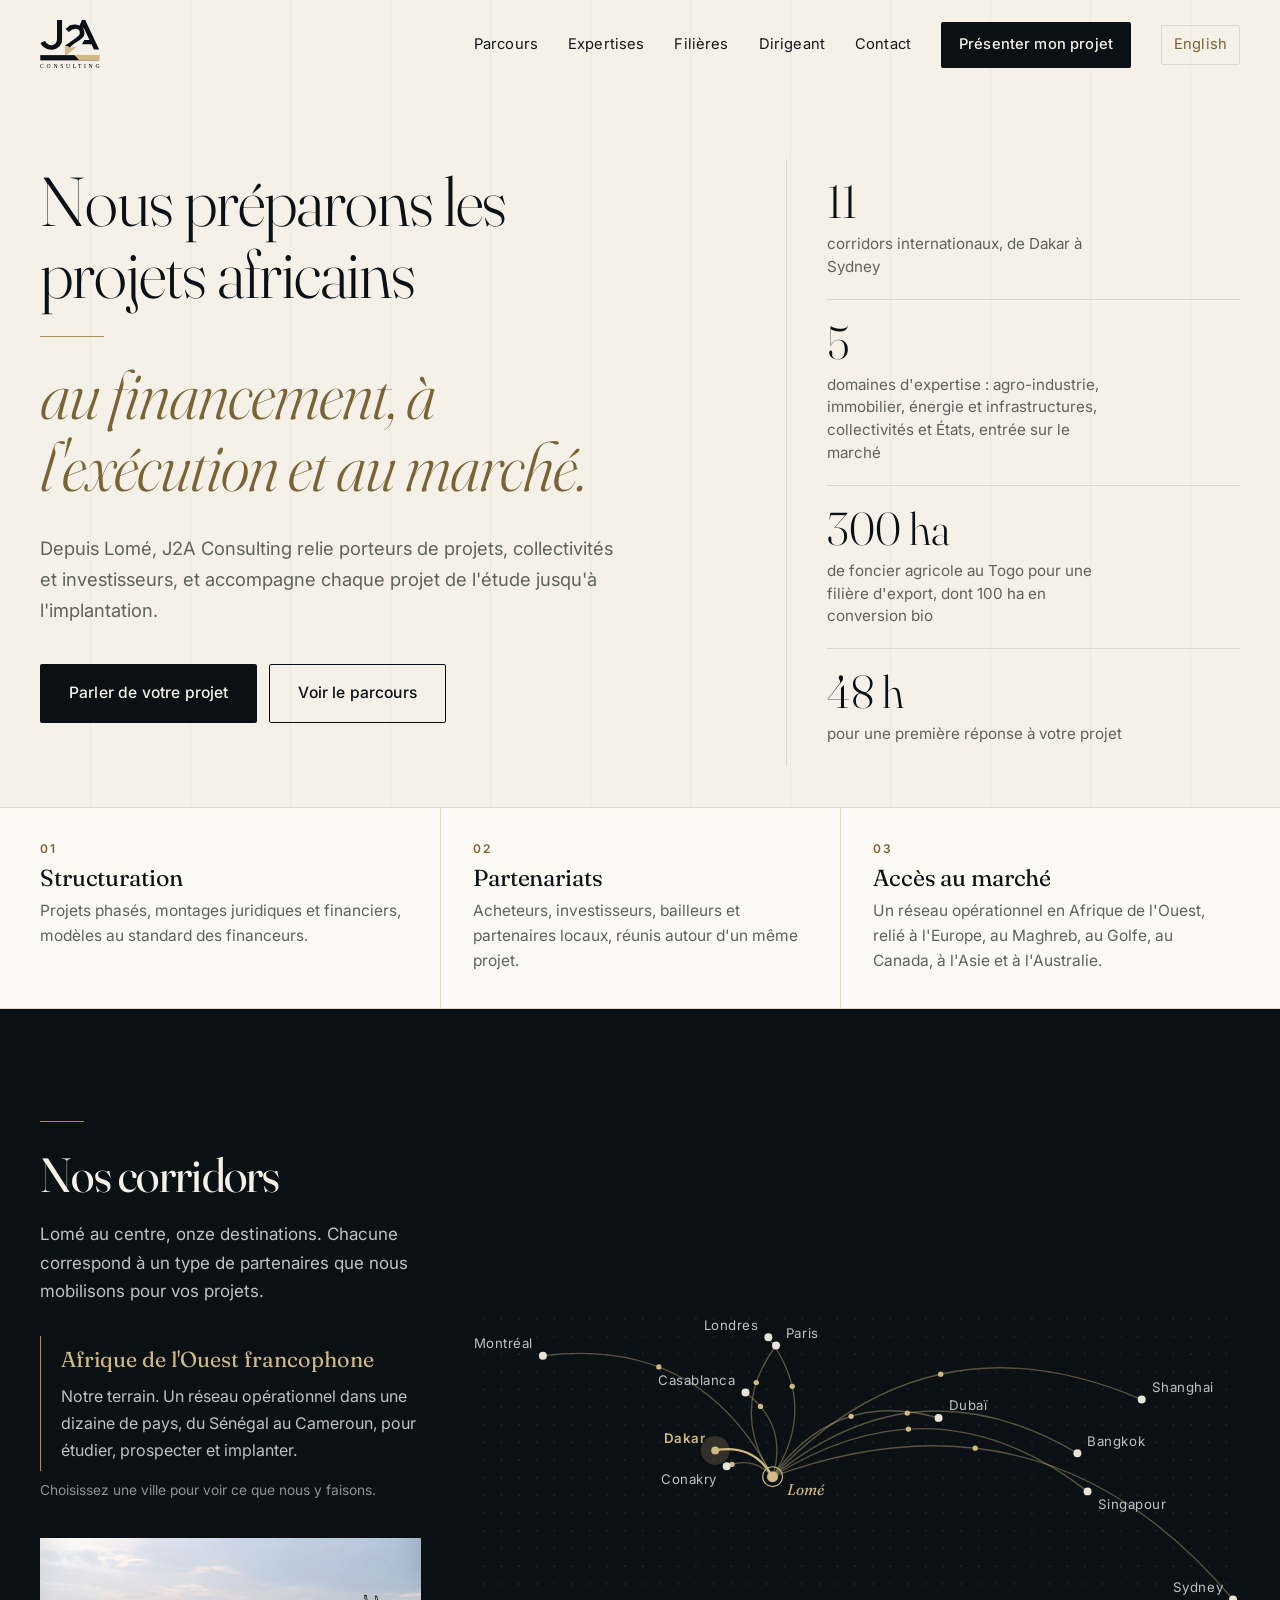
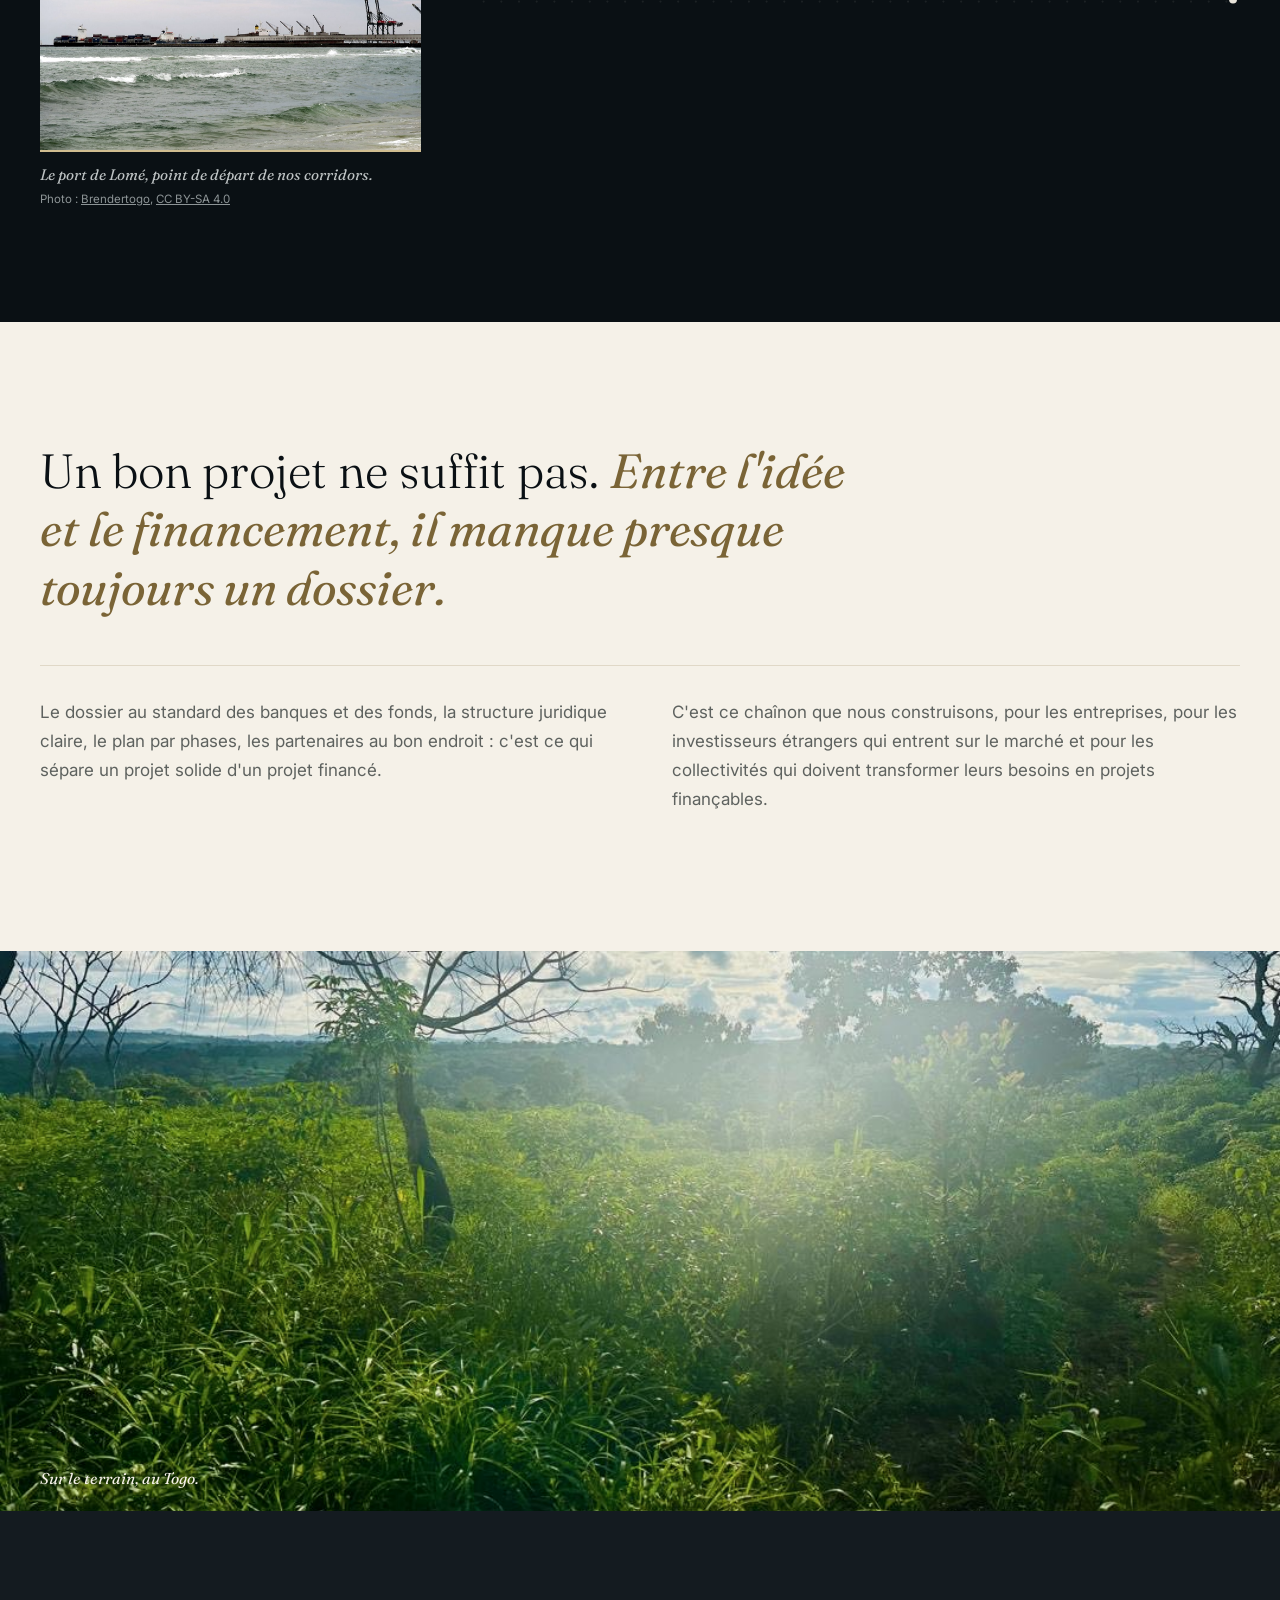
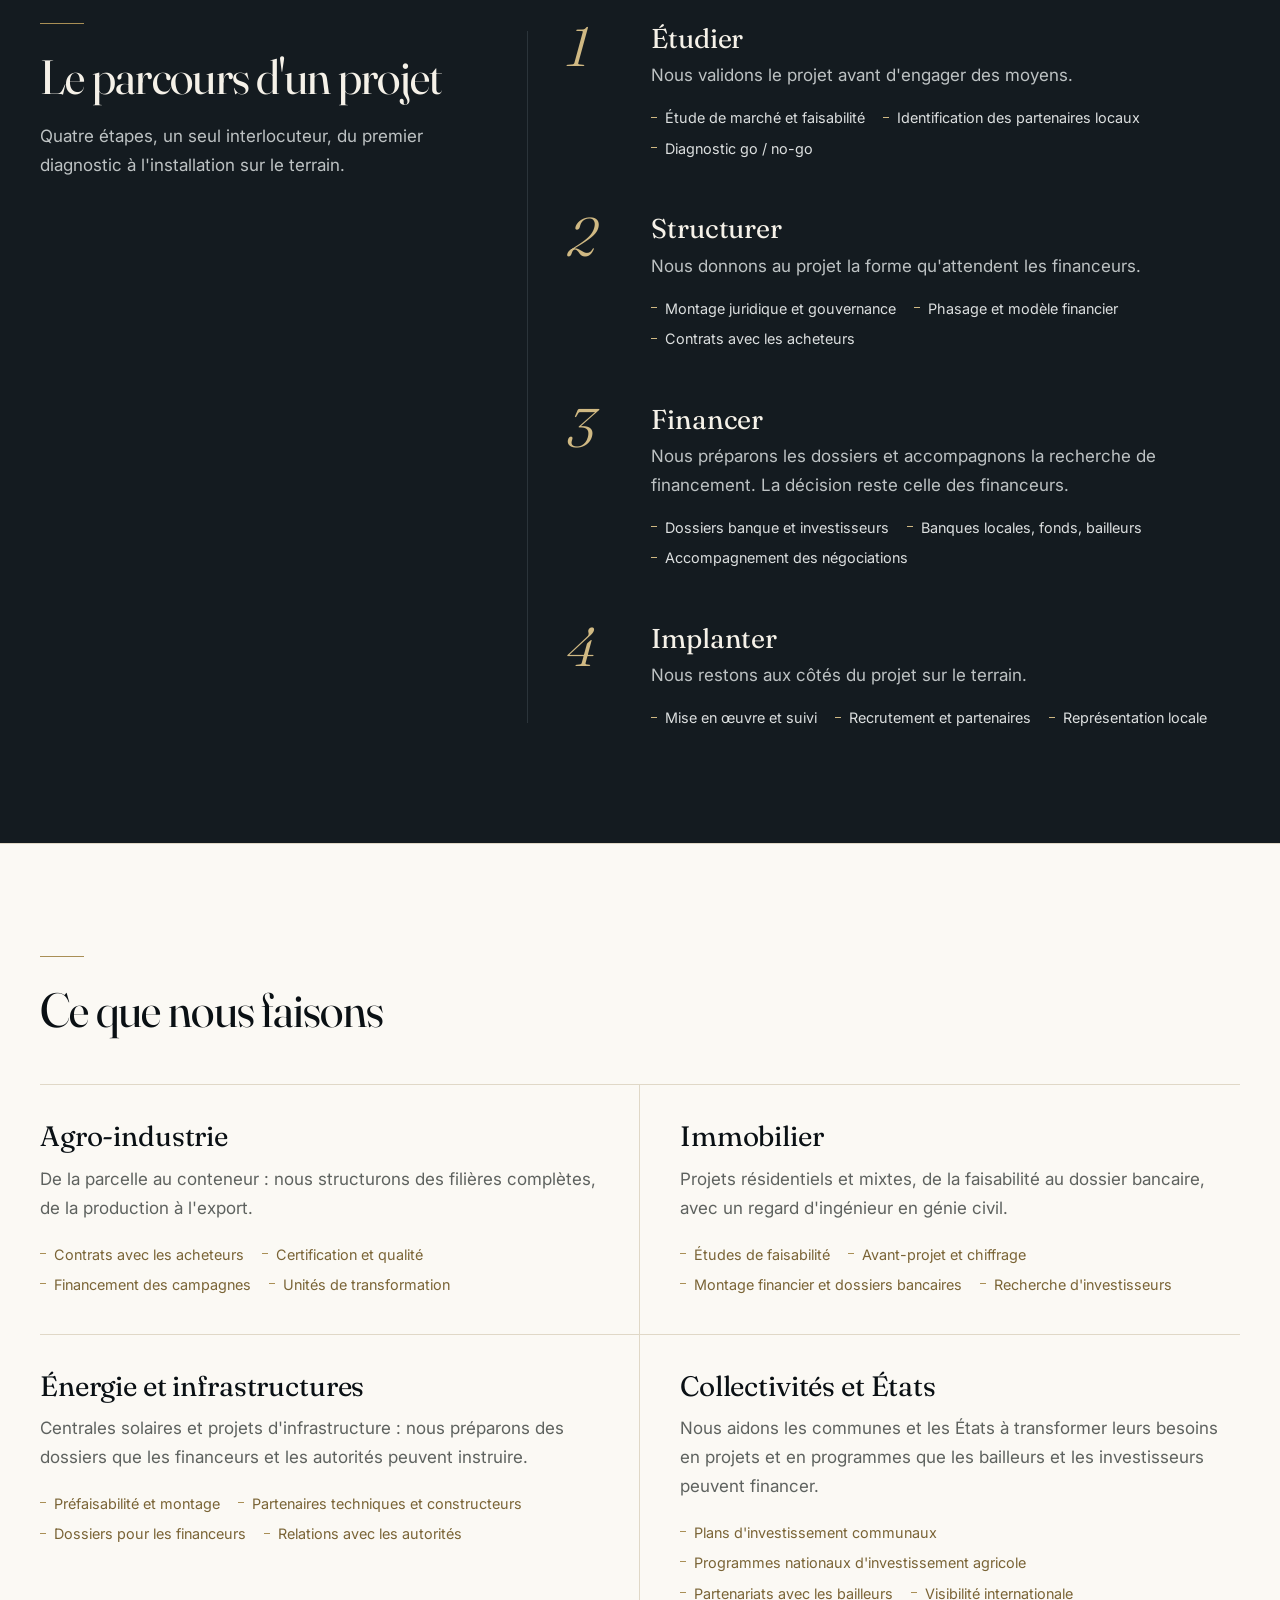
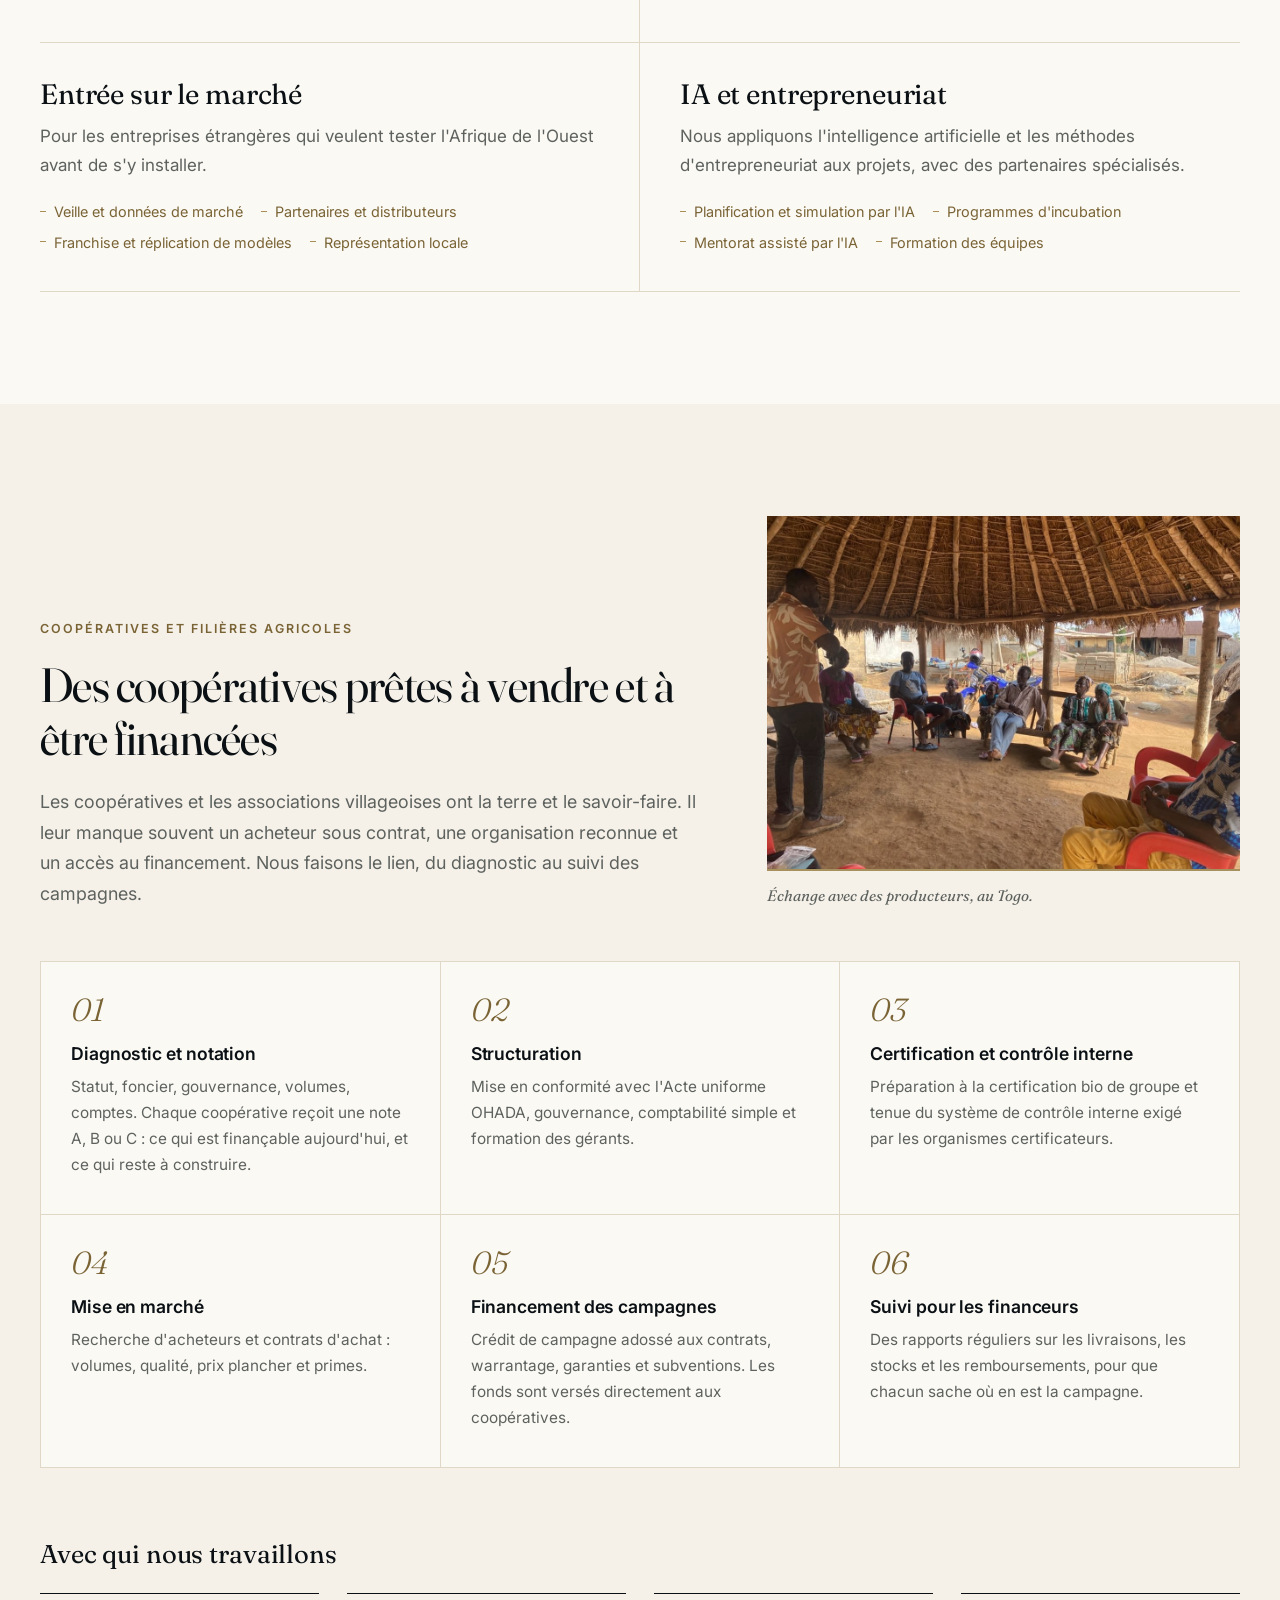
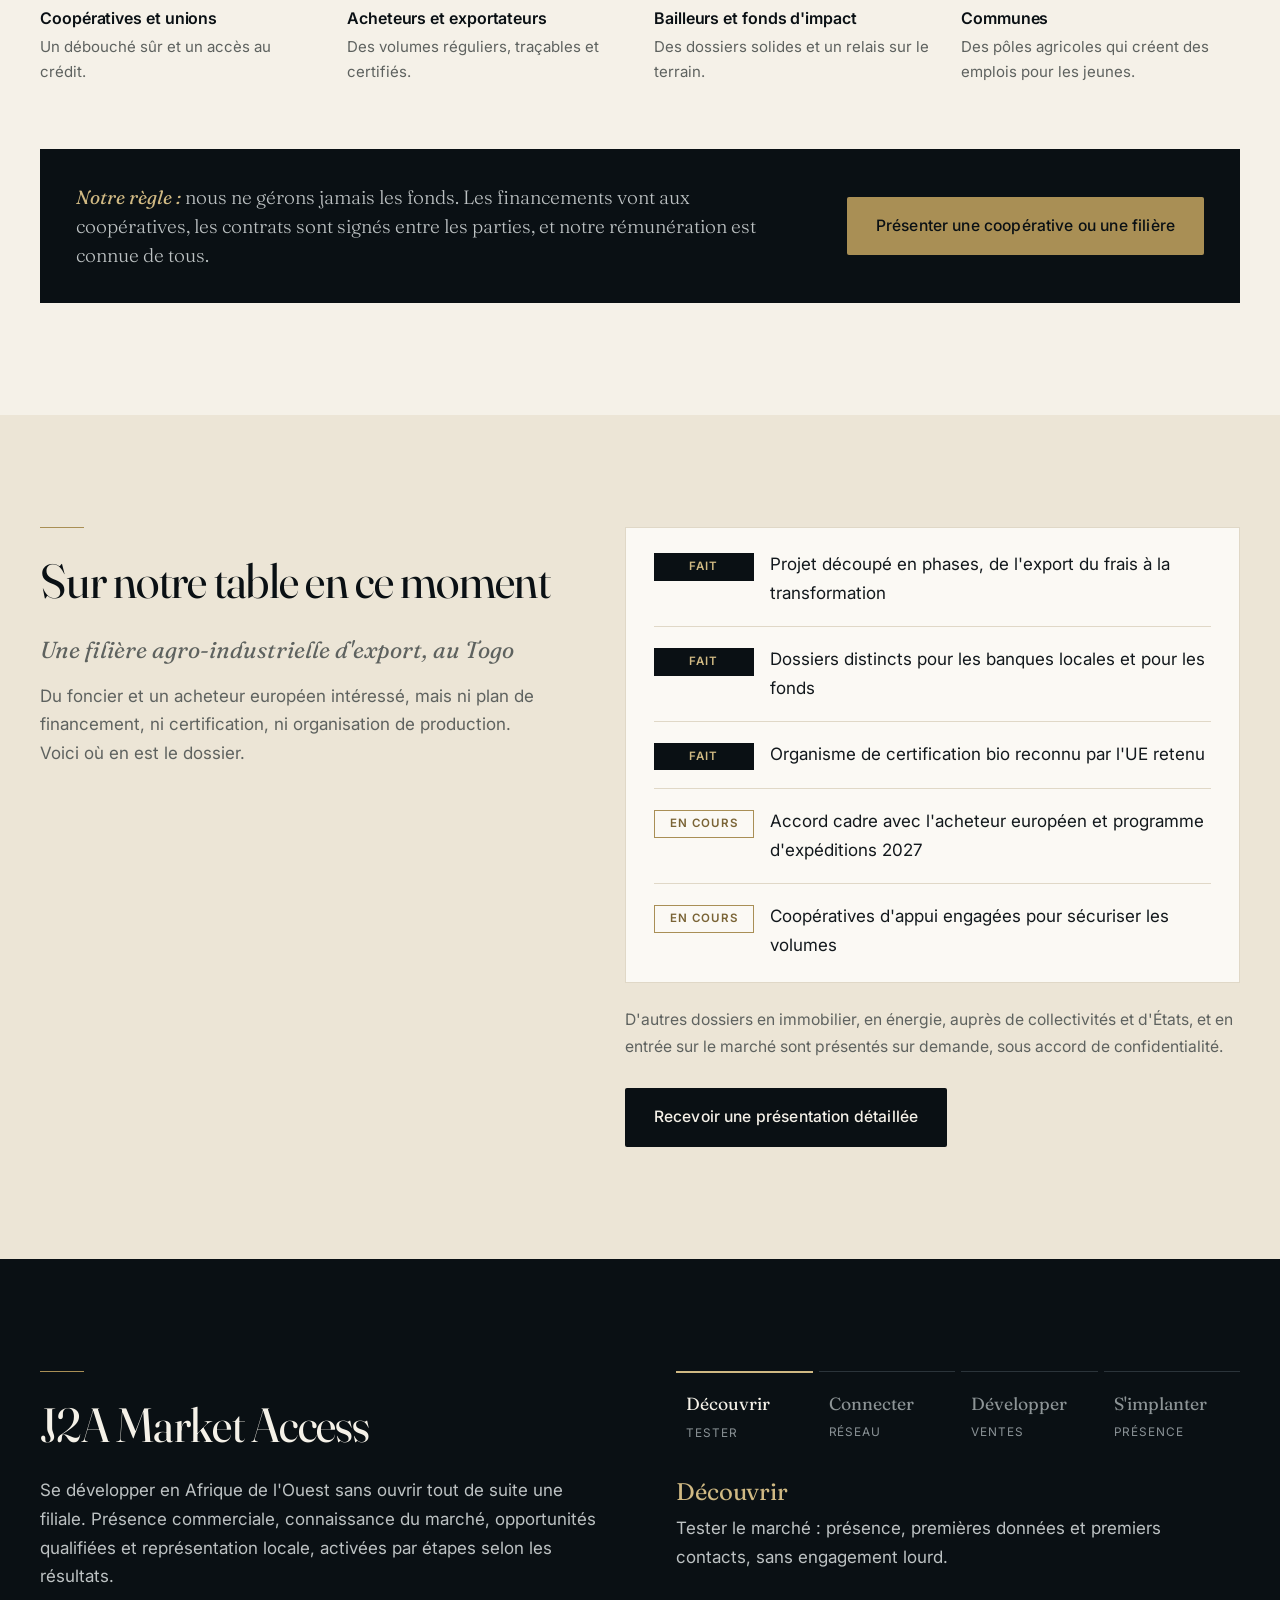
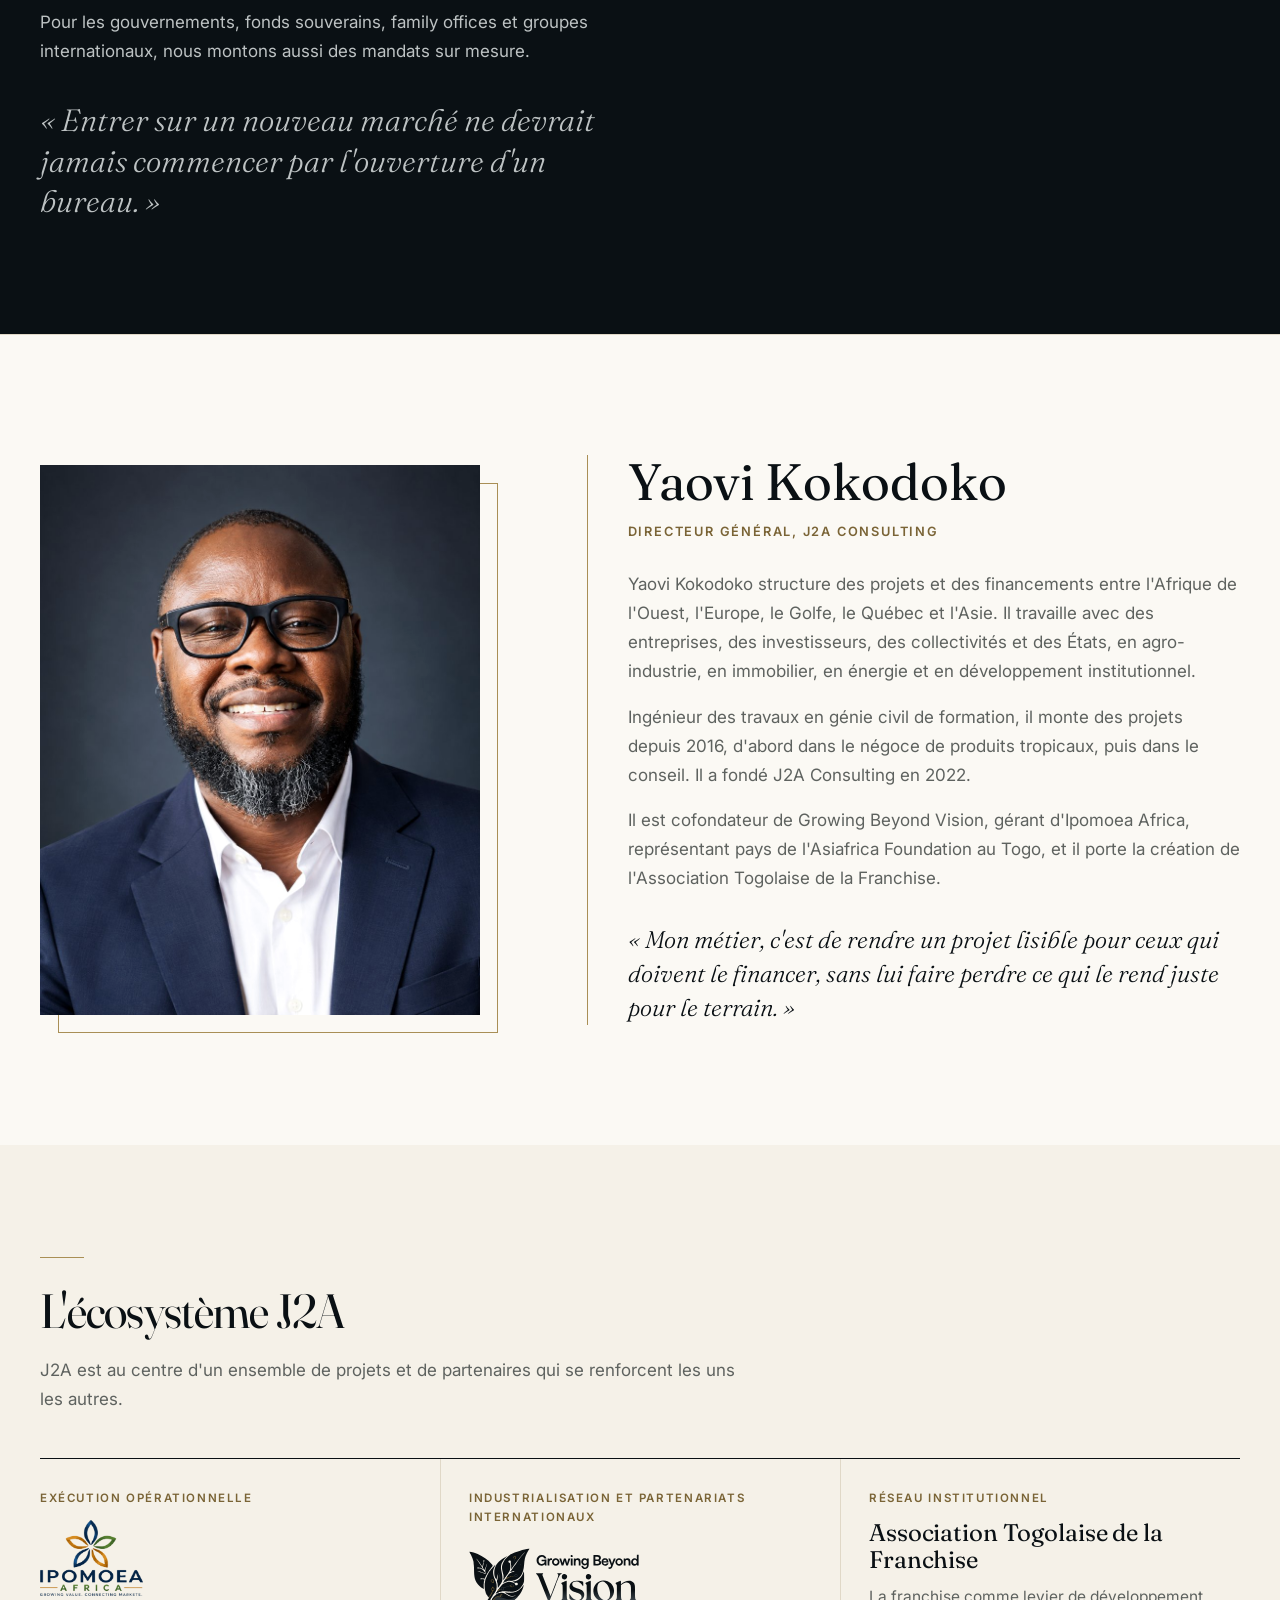
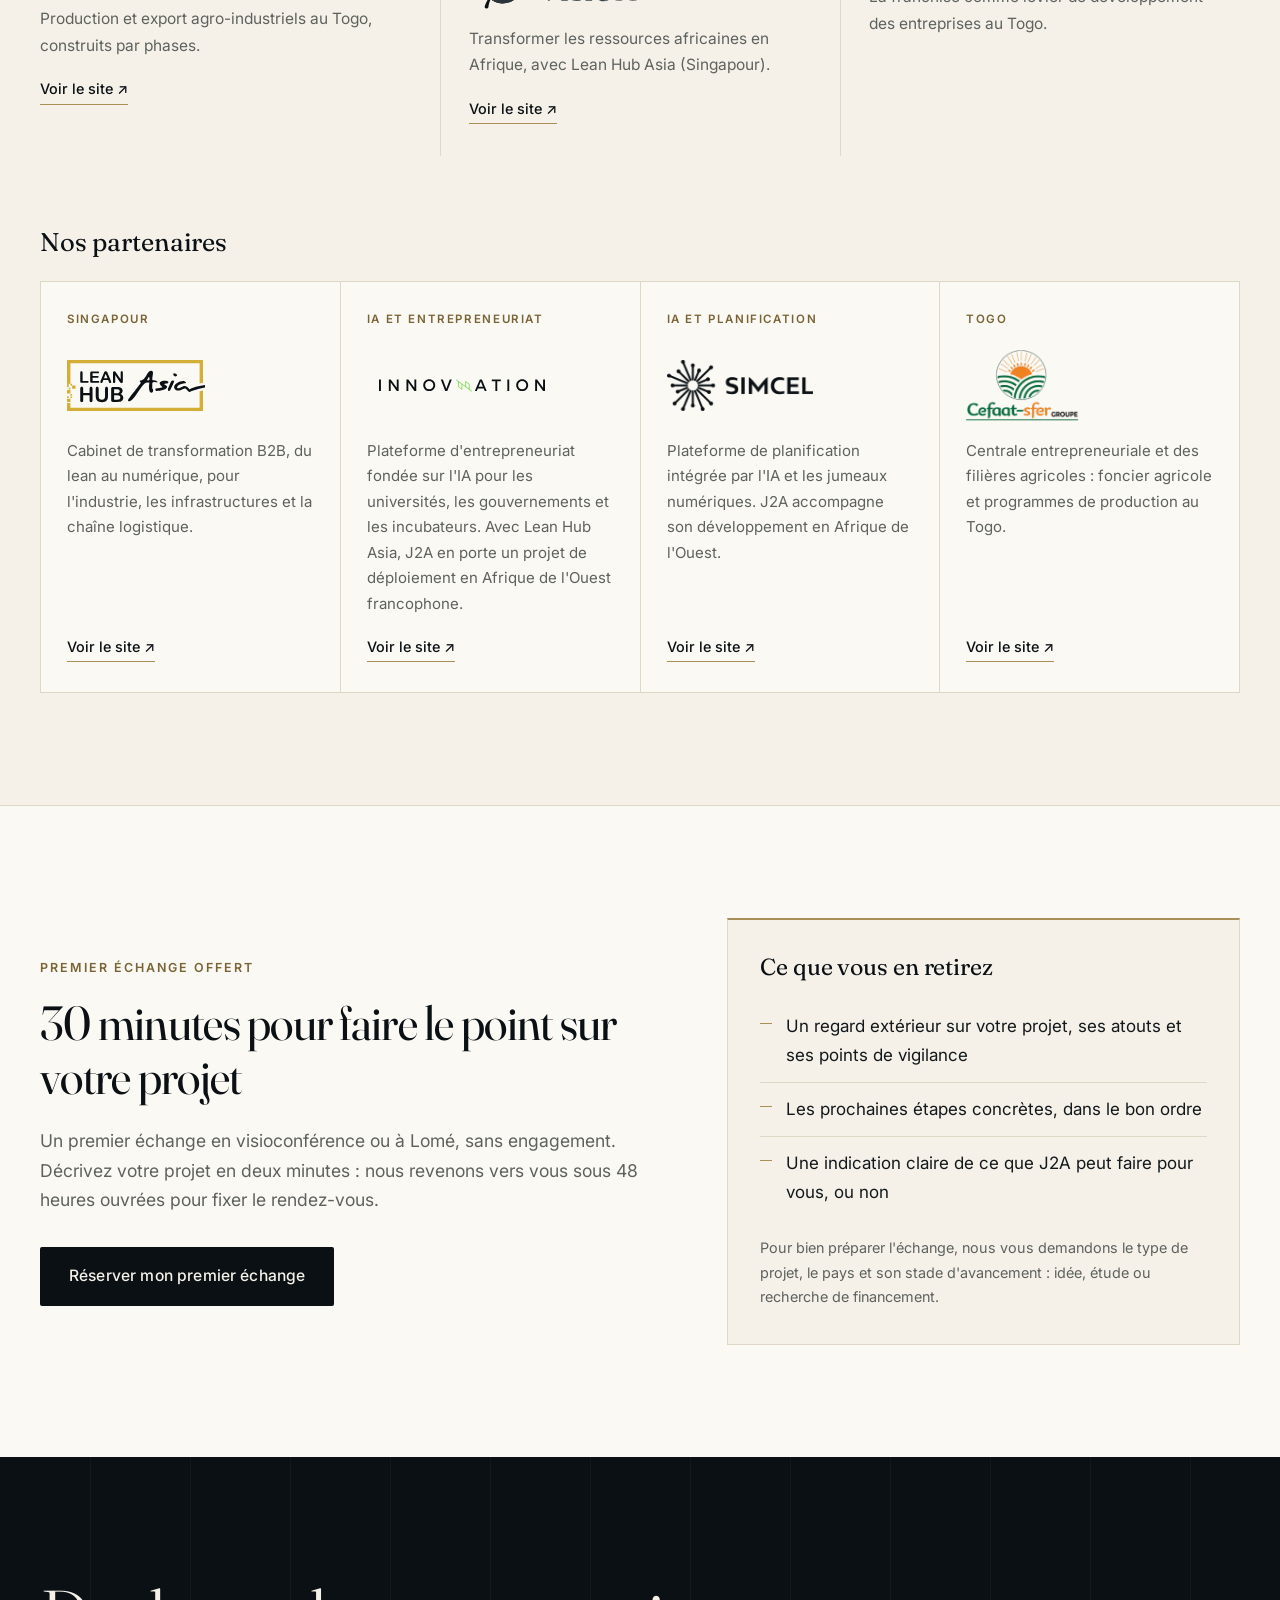
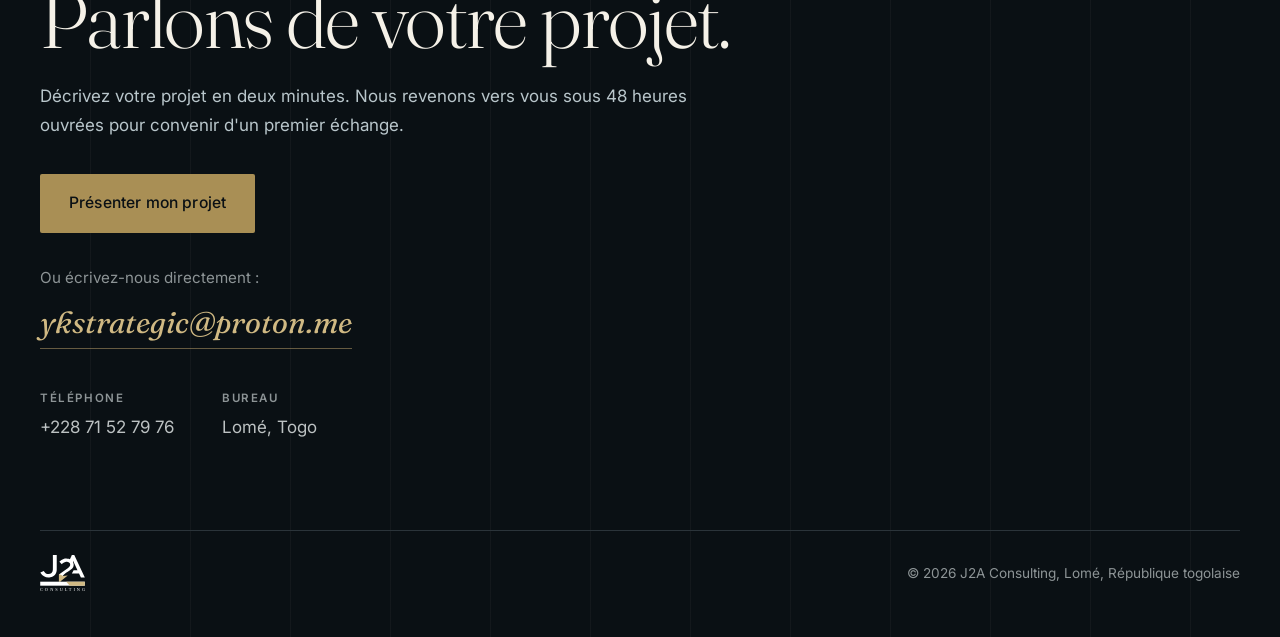
==== commit 1bc642ef: "Logos Ipomoea et GBV, liens Voir le site" ====
--- a/index.html
+++ b/index.html
@@ -21,7 +21,7 @@
 <link rel="preconnect" href="https://fonts.googleapis.com">
 <link rel="preconnect" href="https://fonts.gstatic.com" crossorigin>
 <link href="https://fonts.googleapis.com/css2?family=Fraunces:ital,opsz,wght@0,9..144,300;0,9..144,400;0,9..144,500;0,9..144,600;1,9..144,300;1,9..144,400&family=Inter:wght@400;500;600&display=swap" rel="stylesheet">
-<link rel="stylesheet" href="assets/style.css?v=6c2ee1a2">
+<link rel="stylesheet" href="assets/style.css?v=7083d694">
 <script type="application/ld+json">{"@context": "https://schema.org", "@type": "ProfessionalService", "name": "J2A Consulting", "url": "https://j2a4510.github.io/j2a-consulting/", "logo": "https://j2a4510.github.io/j2a-consulting/assets/logo.svg", "image": "https://j2a4510.github.io/j2a-consulting/assets/share.jpg", "telephone": "+228 71 52 79 76", "address": {"@type": "PostalAddress", "addressLocality": "Lomé", "addressCountry": "TG"}, "areaServed": ["TG", "BJ", "BF", "CI", "SN", "NE", "ML"], "founder": {"@type": "Person", "name": "Yaovi Kokodoko"}, "sameAs": ["https://www.linkedin.com/company/jaa-consult-ing/"]}</script>
 </head>
 <body>
@@ -930,7 +930,7 @@
   <div class="wrap">
     <h2>L'écosystème J2A</h2>
     <p class="eco-intro">J2A est au centre d'un ensemble de projets et de partenaires qui se renforcent les uns les autres.</p>
-    <div class="eco-cols"><div class="eco-col"><span class="role">Exécution opérationnelle</span><h3><a href="https://ipomoea.africa" rel="noopener">Ipomoea Africa</a></h3><p>Production et export agro-industriels au Togo, construits par phases.</p></div><div class="eco-col"><span class="role">Industrialisation et partenariats internationaux</span><h3><a href="https://www.growingbeyondvision.com/" rel="noopener">Growing Beyond Vision</a></h3><p>Transformer les ressources africaines en Afrique, avec Lean Hub Asia (Singapour).</p></div><div class="eco-col"><span class="role">Réseau institutionnel</span><h3>Association Togolaise de la Franchise</h3><p>La franchise comme levier de développement des entreprises au Togo.</p></div></div>
+    <div class="eco-cols"><div class="eco-col"><span class="role">Exécution opérationnelle</span><h3 class="eco-logo"><a href="https://ipomoea.africa" rel="noopener"><img src="assets/partners/ipomoea-africa.png" alt="Ipomoea Africa" width="320" height="235" loading="lazy"></a></h3><p>Production et export agro-industriels au Togo, construits par phases.</p><a class="partner-link" href="https://ipomoea.africa" target="_blank" rel="noopener">Voir le site <span aria-hidden="true">↗</span></a></div><div class="eco-col"><span class="role">Industrialisation et partenariats internationaux</span><h3 class="eco-logo"><a href="https://www.growingbeyondvision.com/" rel="noopener"><img src="assets/partners/growing-beyond-vision.svg" alt="Growing Beyond Vision" width="924" height="335" loading="lazy"></a></h3><p>Transformer les ressources africaines en Afrique, avec Lean Hub Asia (Singapour).</p><a class="partner-link" href="https://www.growingbeyondvision.com/" target="_blank" rel="noopener">Voir le site <span aria-hidden="true">↗</span></a></div><div class="eco-col"><span class="role">Réseau institutionnel</span><h3>Association Togolaise de la Franchise</h3><p>La franchise comme levier de développement des entreprises au Togo.</p></div></div>
     <h3 class="partners-title">Nos partenaires</h3>
     <div class="partners"><article class="partner"><span class="role">Singapour</span><h4 class="partner-logo"><img src="assets/partners/lean-hub-asia.svg" alt="Lean Hub Asia" width="127" height="48" loading="lazy"></h4><p>Cabinet de transformation B2B, du lean au numérique, pour l'industrie, les infrastructures et la chaîne logistique.</p><a class="partner-link" href="https://www.leanhubasia.com/" target="_blank" rel="noopener">Voir le site <span aria-hidden="true">↗</span></a></article><article class="partner"><span class="role">IA et entrepreneuriat</span><h4 class="partner-logo"><img src="assets/partners/innovnation.svg" alt="InnovNation" width="2015" height="383" loading="lazy"></h4><p>Plateforme d'entrepreneuriat fondée sur l'IA pour les universités, les gouvernements et les incubateurs. Avec Lean Hub Asia, J2A en porte un projet de déploiement en Afrique de l'Ouest francophone.</p><a class="partner-link" href="https://innovnation.ai/" target="_blank" rel="noopener">Voir le site <span aria-hidden="true">↗</span></a></article><article class="partner"><span class="role">IA et planification</span><h4 class="partner-logo"><img src="assets/partners/simcel.png" alt="SIMCEL" width="600" height="213" loading="lazy"></h4><p>Plateforme de planification intégrée par l'IA et les jumeaux numériques. J2A accompagne son développement en Afrique de l'Ouest.</p><a class="partner-link" href="https://www.simcel.io/" target="_blank" rel="noopener">Voir le site <span aria-hidden="true">↗</span></a></article><article class="partner"><span class="role">Togo</span><h4 class="partner-logo"><img src="assets/partners/cefaat-sfer.png" alt="CEFAAT-SFER" width="240" height="153" loading="lazy"></h4><p>Centrale entrepreneuriale et des filières agricoles : foncier agricole et programmes de production au Togo.</p><a class="partner-link" href="https://cefaat-sfer.tg/" target="_blank" rel="noopener">Voir le site <span aria-hidden="true">↗</span></a></article></div>
   </div>
@@ -971,7 +971,7 @@
   </div>
 </footer>
 <script type="application/json" id="site-data">{"verbs": ["au financement.", "à l'exécution.", "au marché."], "cities": [{"name": "Dakar", "region": "Afrique de l'Ouest francophone", "text": "Notre terrain. Un réseau opérationnel dans une dizaine de pays, du Sénégal au Cameroun, pour étudier, prospecter et implanter."}, {"name": "Conakry", "region": "Guinée", "text": "Un marché en forte croissance, où nous accompagnons des projets et des partenaires locaux."}, {"name": "Casablanca", "region": "Maroc", "text": "Ingénierie et études avec nos partenaires marocains, et passerelle vers les investisseurs et les industriels du Royaume."}, {"name": "Paris", "region": "France", "text": "Acheteurs, importateurs, financeurs d'impact et diaspora : nous ouvrons les débouchés et les sources de financement."}, {"name": "Londres", "region": "Royaume-Uni", "text": "Investisseurs, fonds d'impact et institutions financières, et liens avec la diaspora."}, {"name": "Montréal", "region": "Canada et Québec", "text": "Partenariats entre le Canada et l'Afrique de l'Ouest, missions d'entreprises et liens avec la diaspora."}, {"name": "Dubaï", "region": "Golfe", "text": "Investisseurs et fonds du Golfe intéressés par les projets africains."}, {"name": "Shanghai", "region": "Chine", "text": "Industriels, équipementiers et partenaires chinois qui veulent entrer sur le marché ouest-africain."}, {"name": "Bangkok", "region": "Thaïlande", "text": "Fournisseurs, technologies agro-industrielles et partenaires commerciaux pour les filières africaines."}, {"name": "Singapour", "region": "Singapour", "text": "Avec Lean Hub Asia et Growing Beyond Vision, nous portons des projets de transformation locale des ressources africaines."}, {"name": "Sydney", "region": "Australie", "text": "Investisseurs et entreprises australiens intéressés par l'Afrique de l'Ouest, notamment dans l'agriculture et les ressources."}], "tiers": [{"name": "Découvrir", "short": "Tester", "text": "Tester le marché : présence, premières données et premiers contacts, sans engagement lourd."}, {"name": "Connecter", "short": "Réseau", "text": "Construire un réseau qualifié de partenaires, de distributeurs et de prescripteurs."}, {"name": "Développer", "short": "Ventes", "text": "Accélérer les ventes avec une prospection active et un suivi des opportunités."}, {"name": "S'implanter", "short": "Présence", "text": "Installer une présence durable, avec une représentation locale quand les résultats le justifient."}]}</script>
-<script src="assets/app.js?v=6c2ee1a2" defer></script>
+<script src="assets/app.js?v=7083d694" defer></script>
 <script src="https://tally.so/widgets/embed.js" async></script>
 </body>
 </html>
--- a/assets/style.css
+++ b/assets/style.css
@@ -284,7 +284,12 @@
 .eco-col .role { display: block; font-size: .72rem; font-weight: 600; letter-spacing: .14em; text-transform: uppercase; color: var(--green); margin-bottom: 12px; }
 .eco-col h3 { font-family: var(--serif); font-weight: 400; font-size: 1.5rem; color: var(--forest); }
 .eco-col h3 a { text-decoration: none; border-bottom: 1px solid var(--brass); }
+.eco-col h3.eco-logo { height: 76px; display: flex; align-items: center; }
+.eco-col h3.eco-logo a { border-bottom: 0; display: block; }
+.eco-col h3.eco-logo img { display: block; width: auto; height: auto; max-height: 76px; max-width: 160px; }
+.eco-col h3.eco-logo img[src*="growing"] { max-height: 62px; max-width: 190px; }
 .eco-col p { color: var(--muted); font-size: .97rem; margin: 10px 0 0; }
+.eco-col .partner-link { display: inline-block; }
 
 .partners-title { font-family: var(--serif); font-weight: 400; font-size: 1.6rem; color: var(--forest); margin-top: 72px; }
 .partners { margin-top: 24px; display: grid; grid-template-columns: 1fr; gap: 0; border-top: 1px solid var(--line); border-left: 1px solid var(--line); }
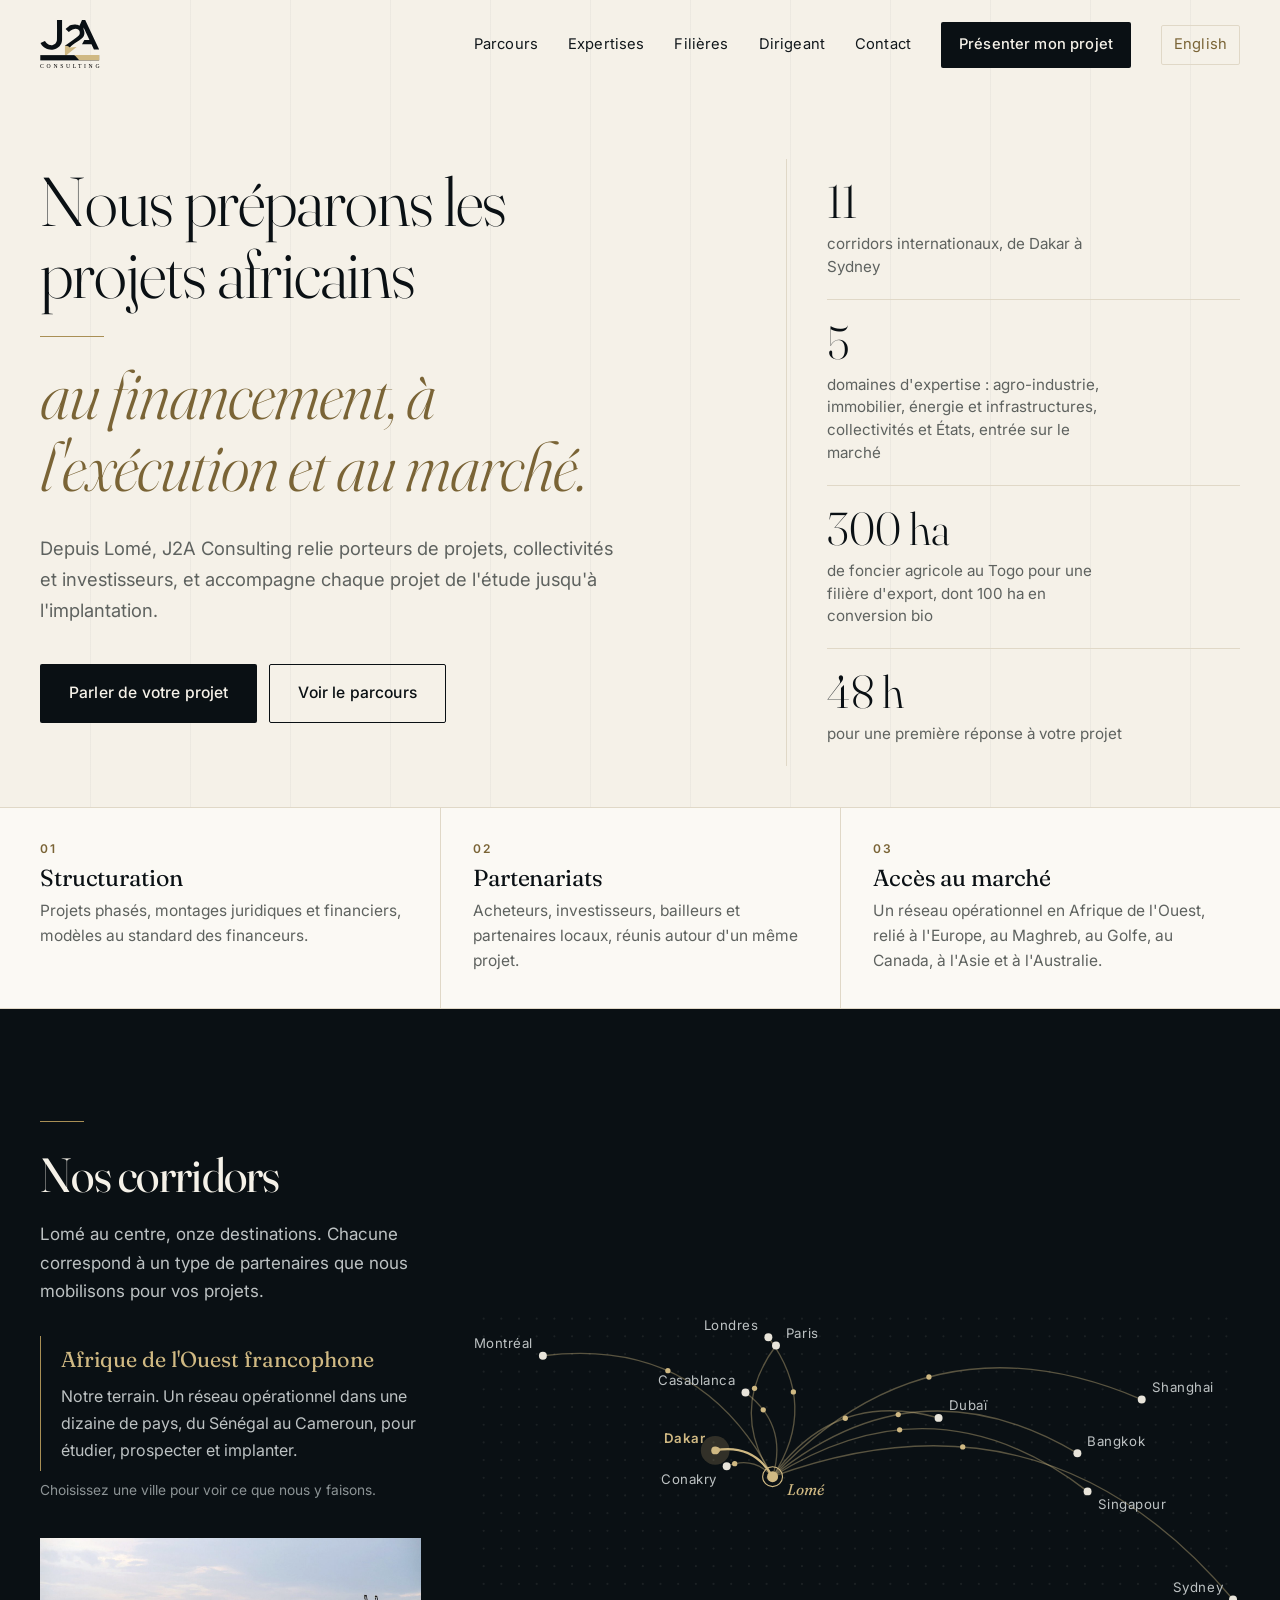
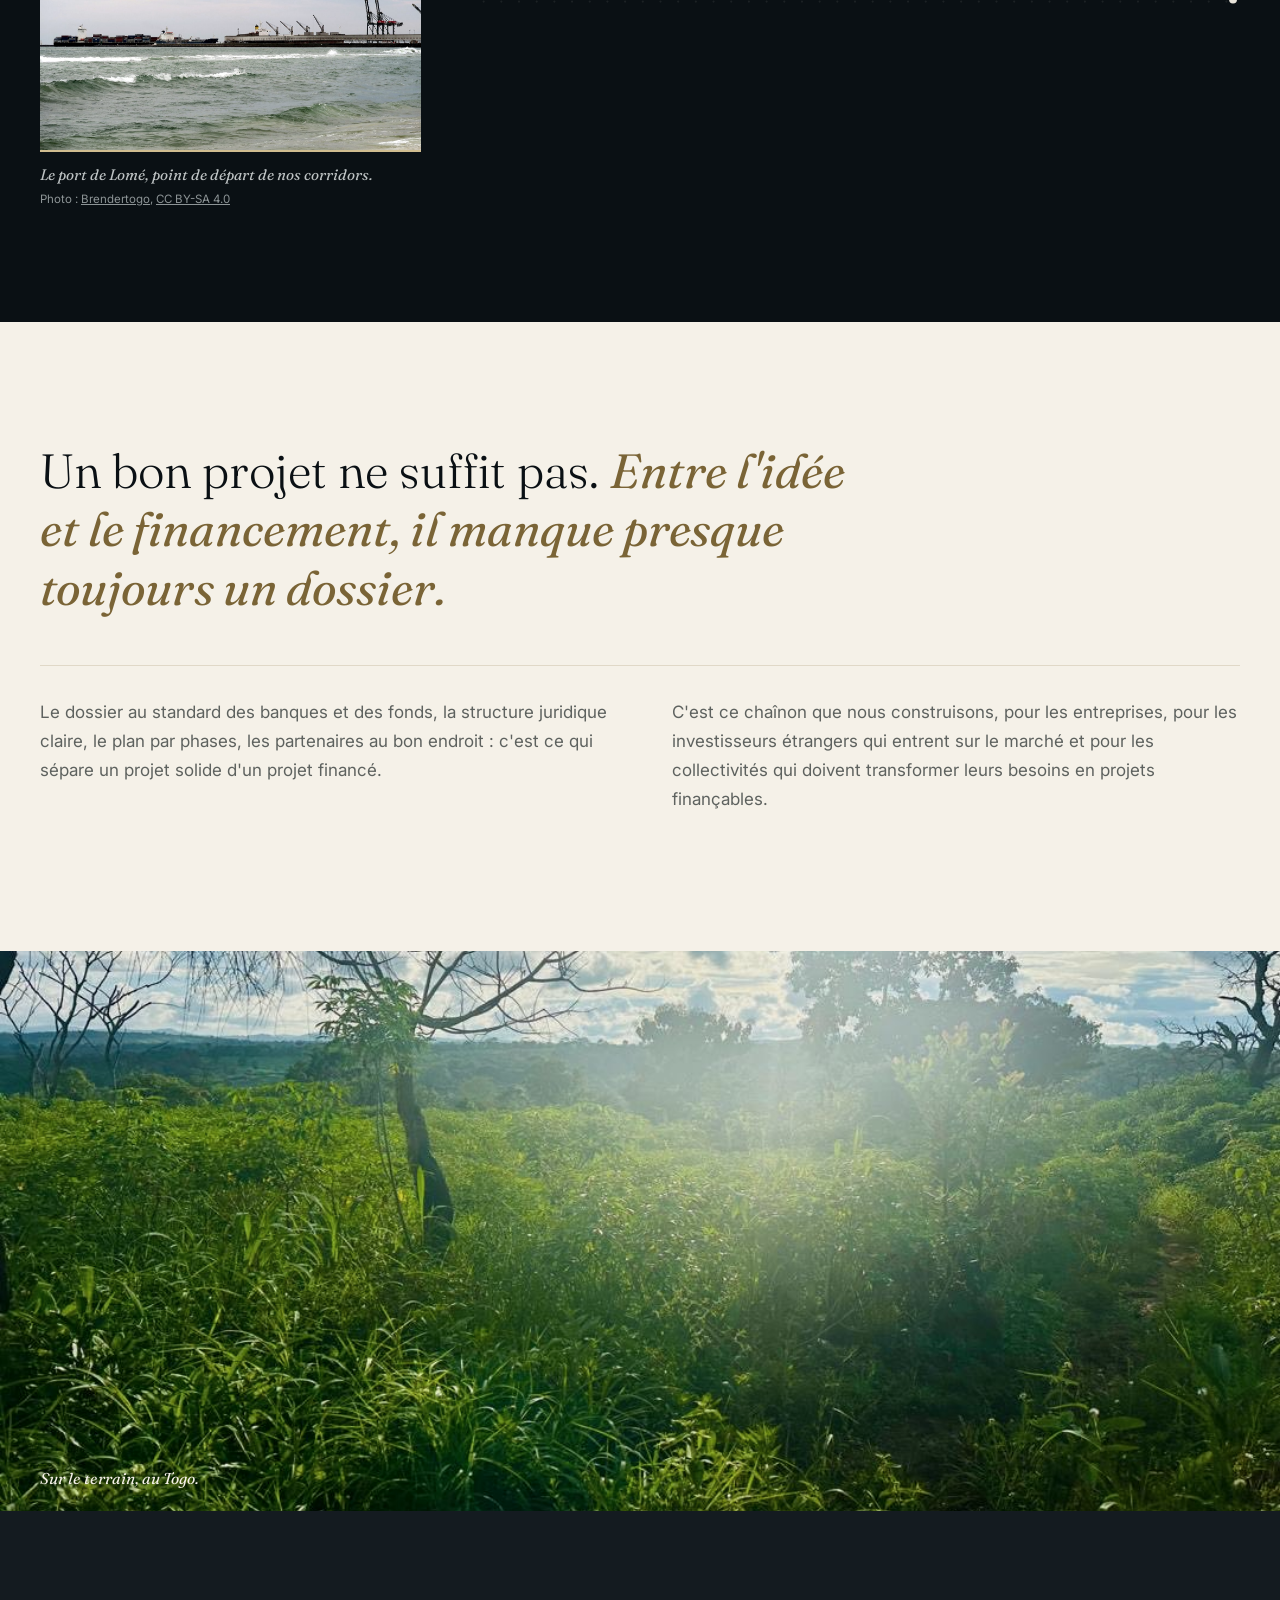
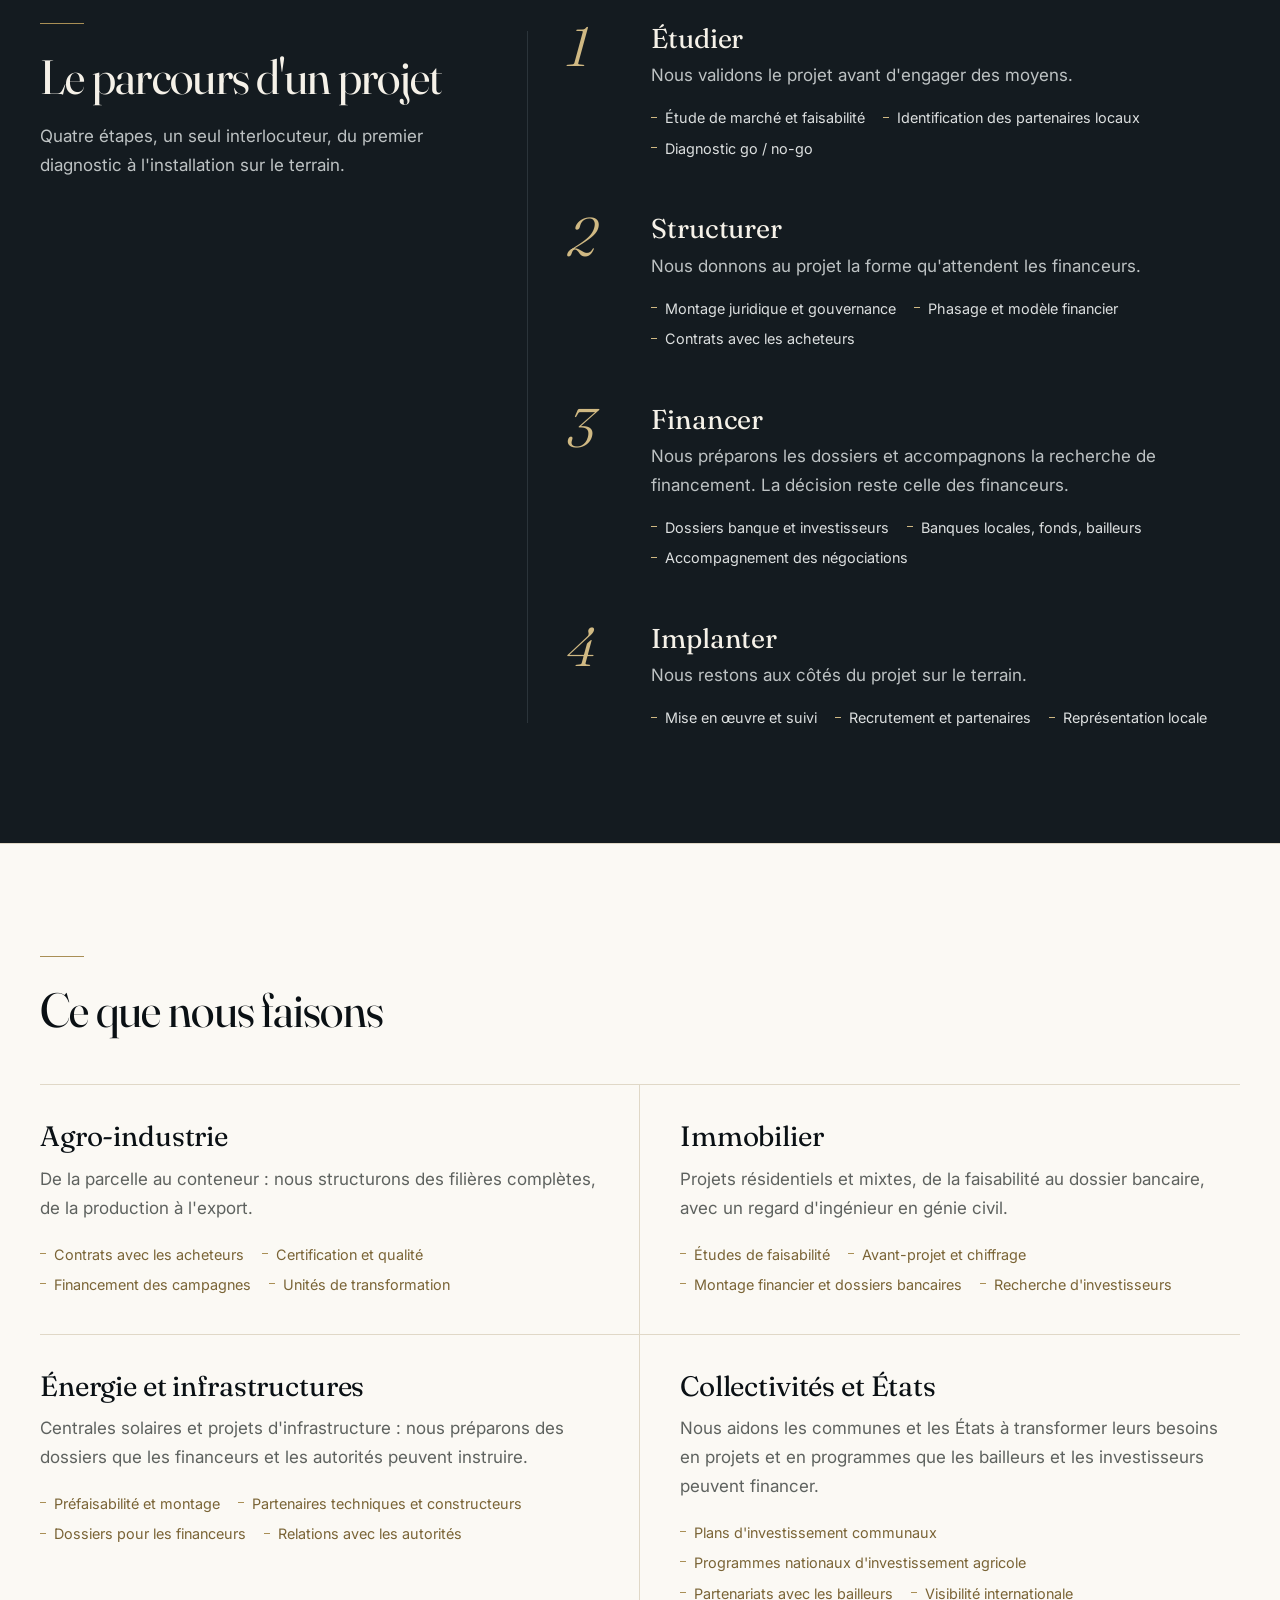
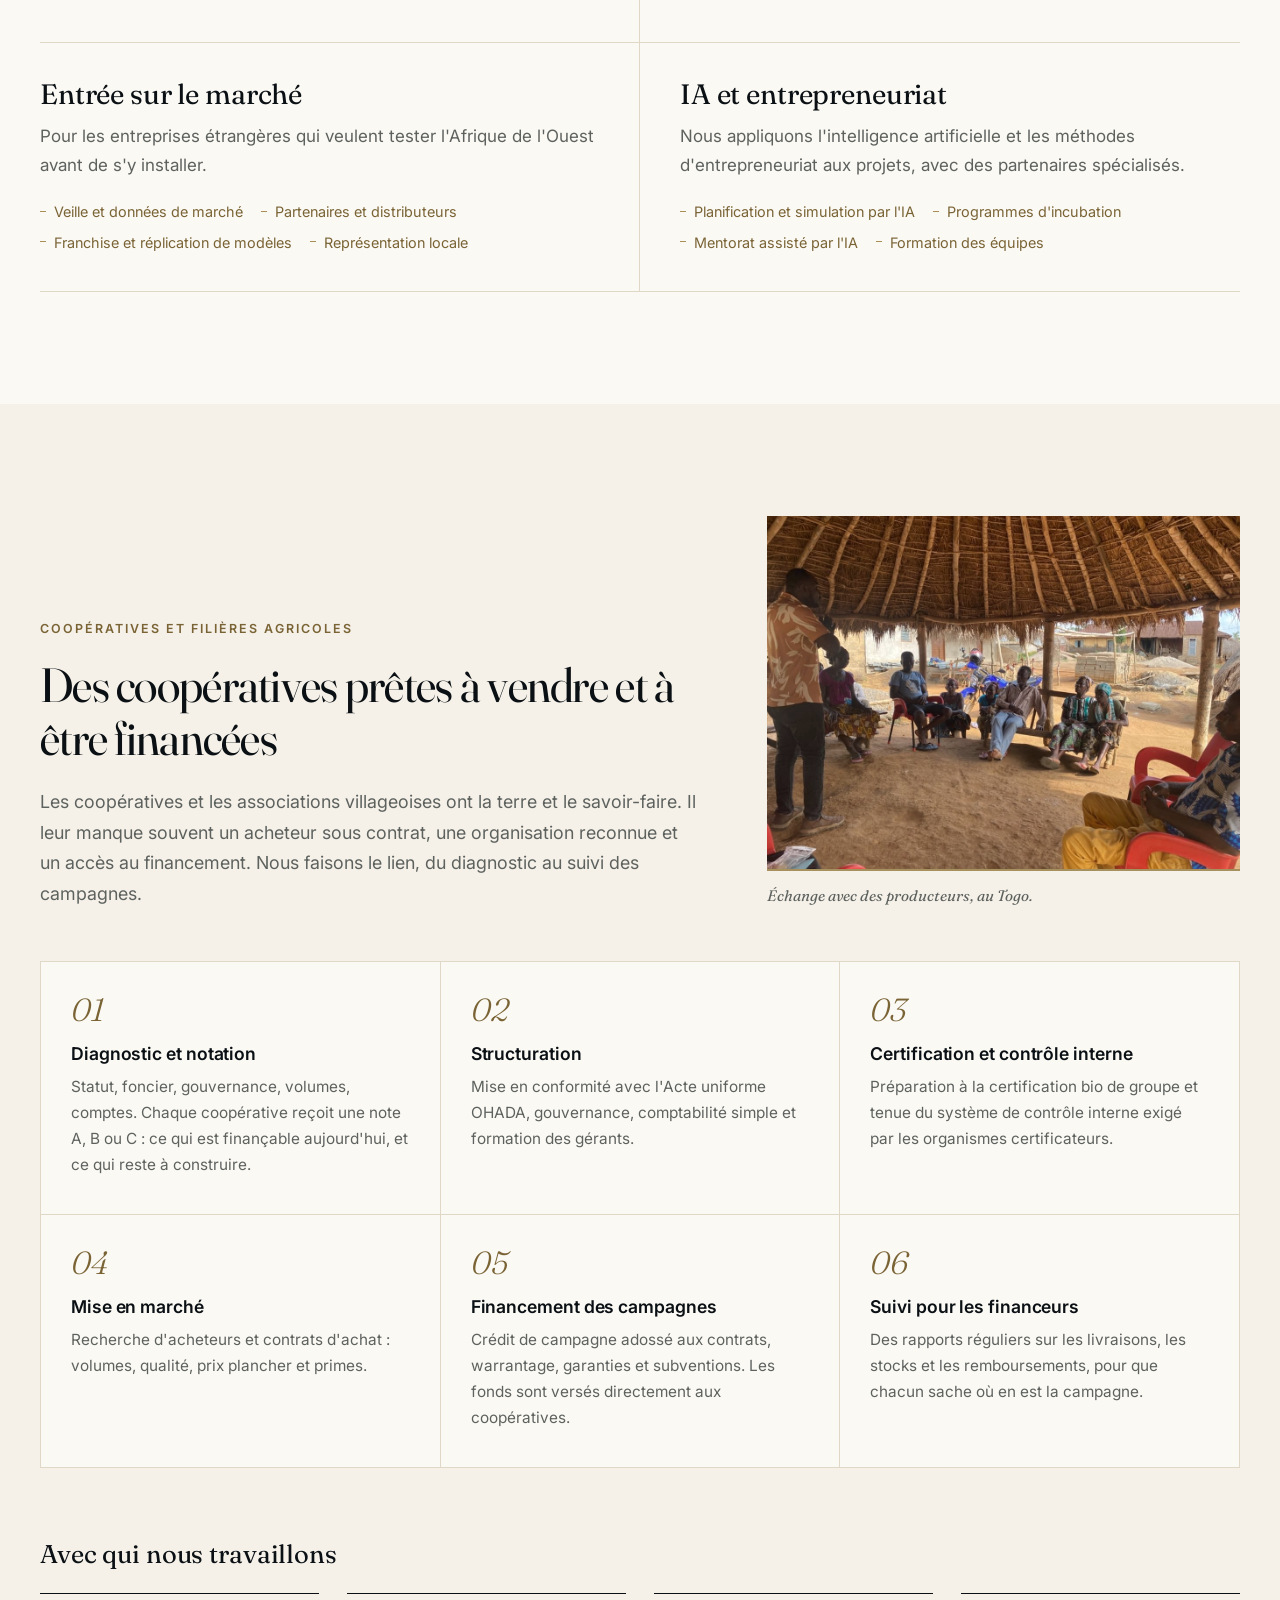
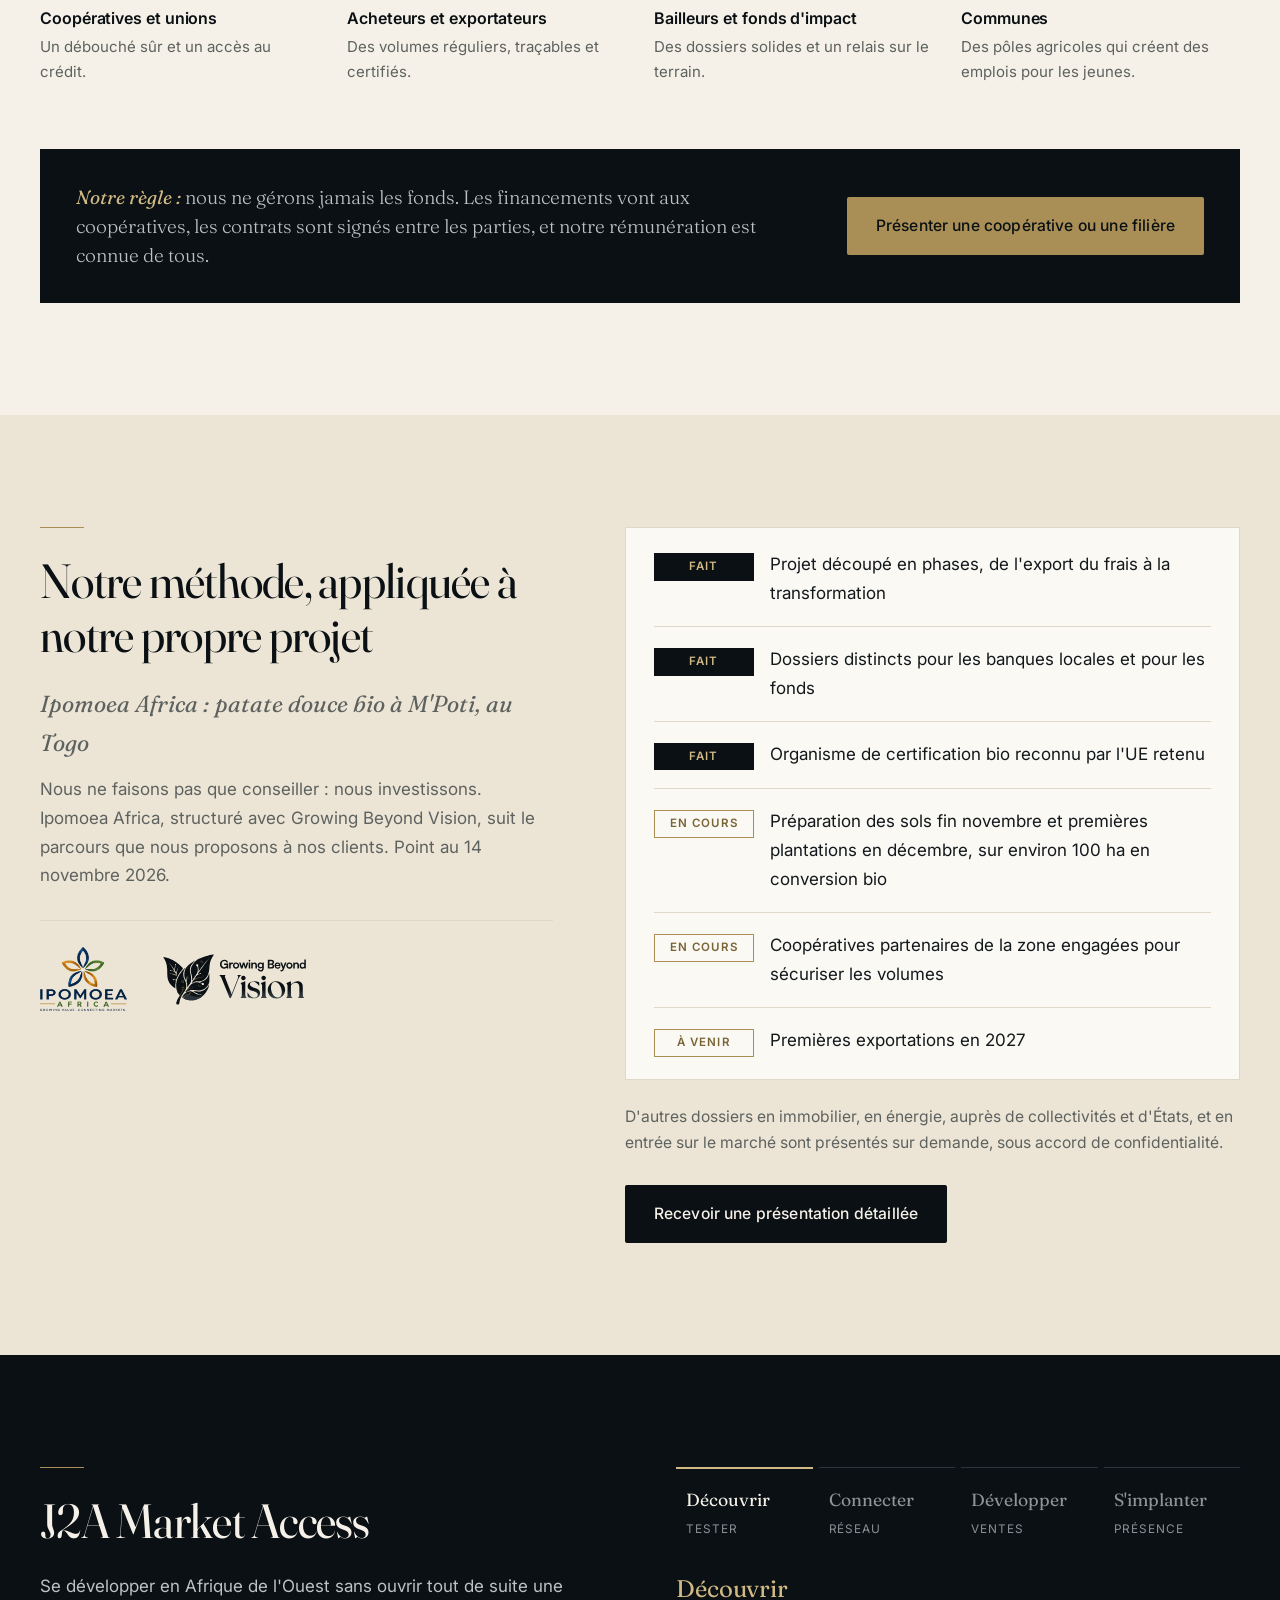
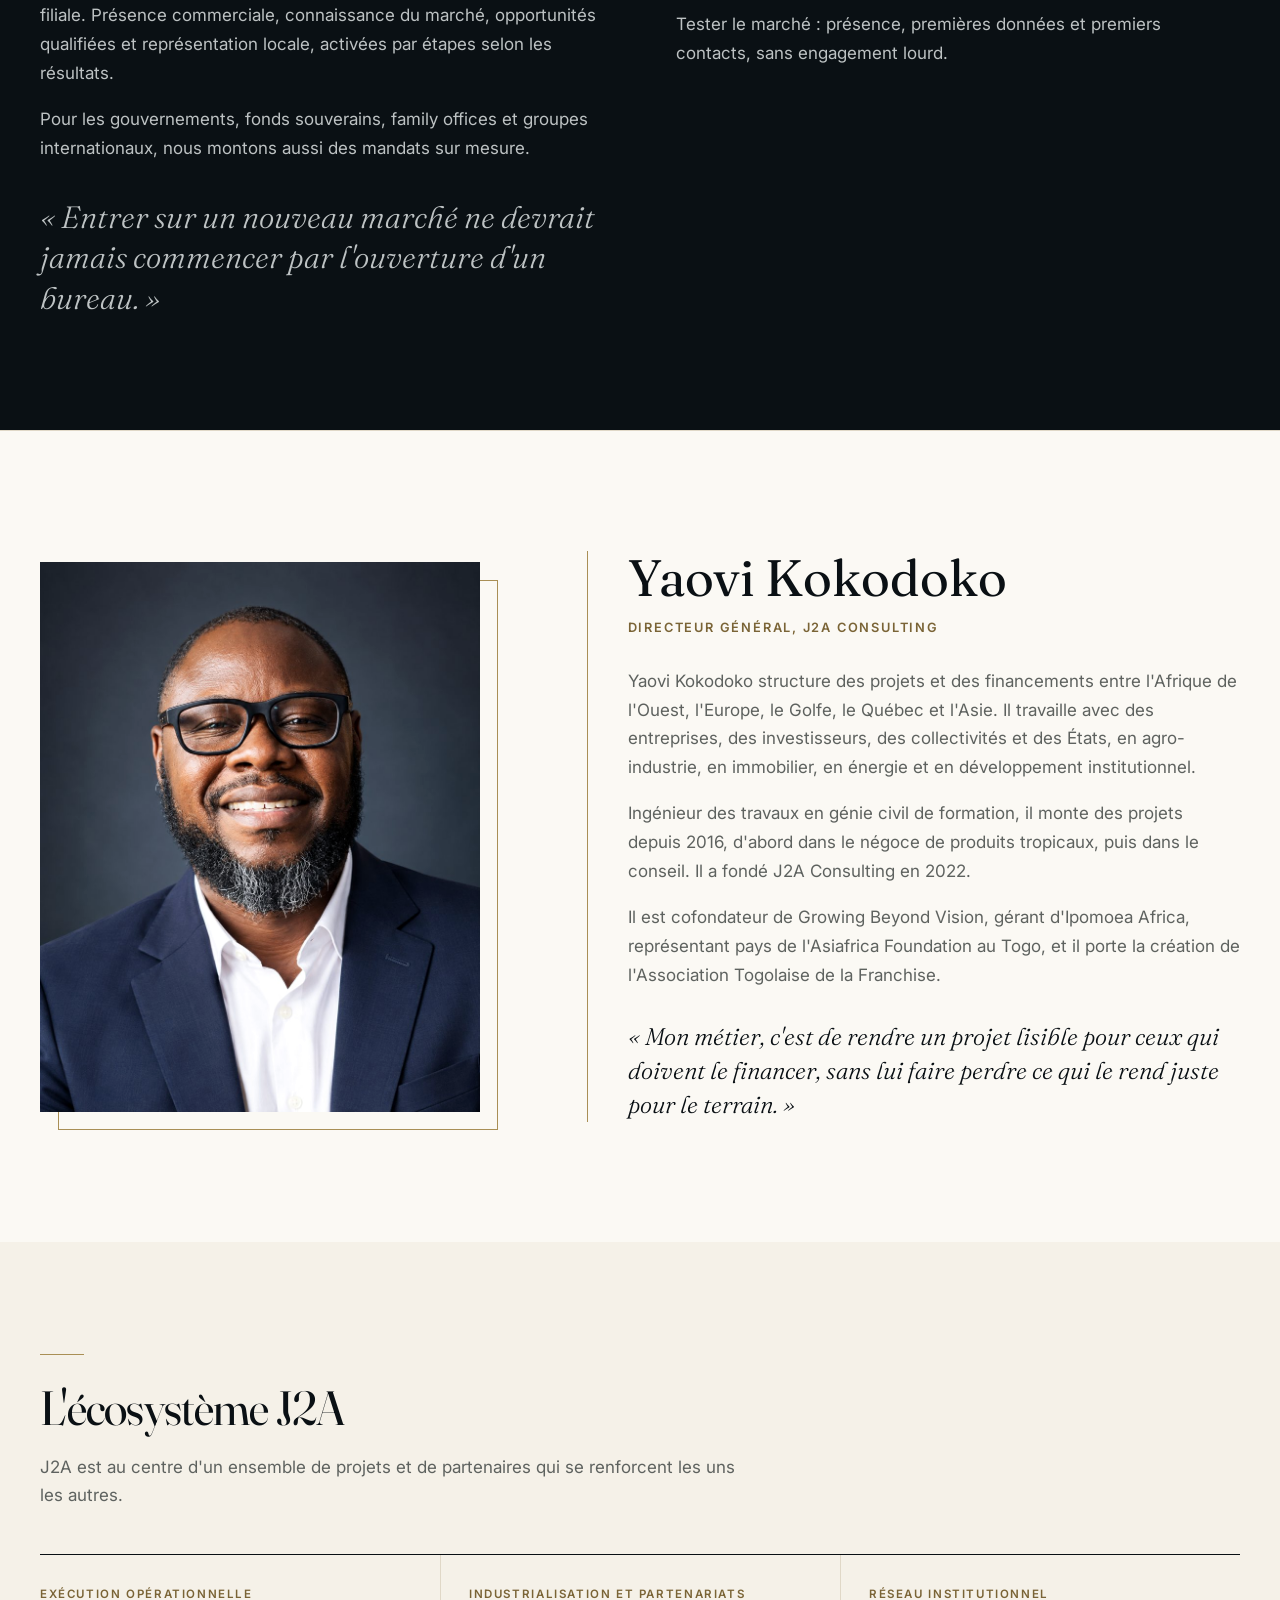
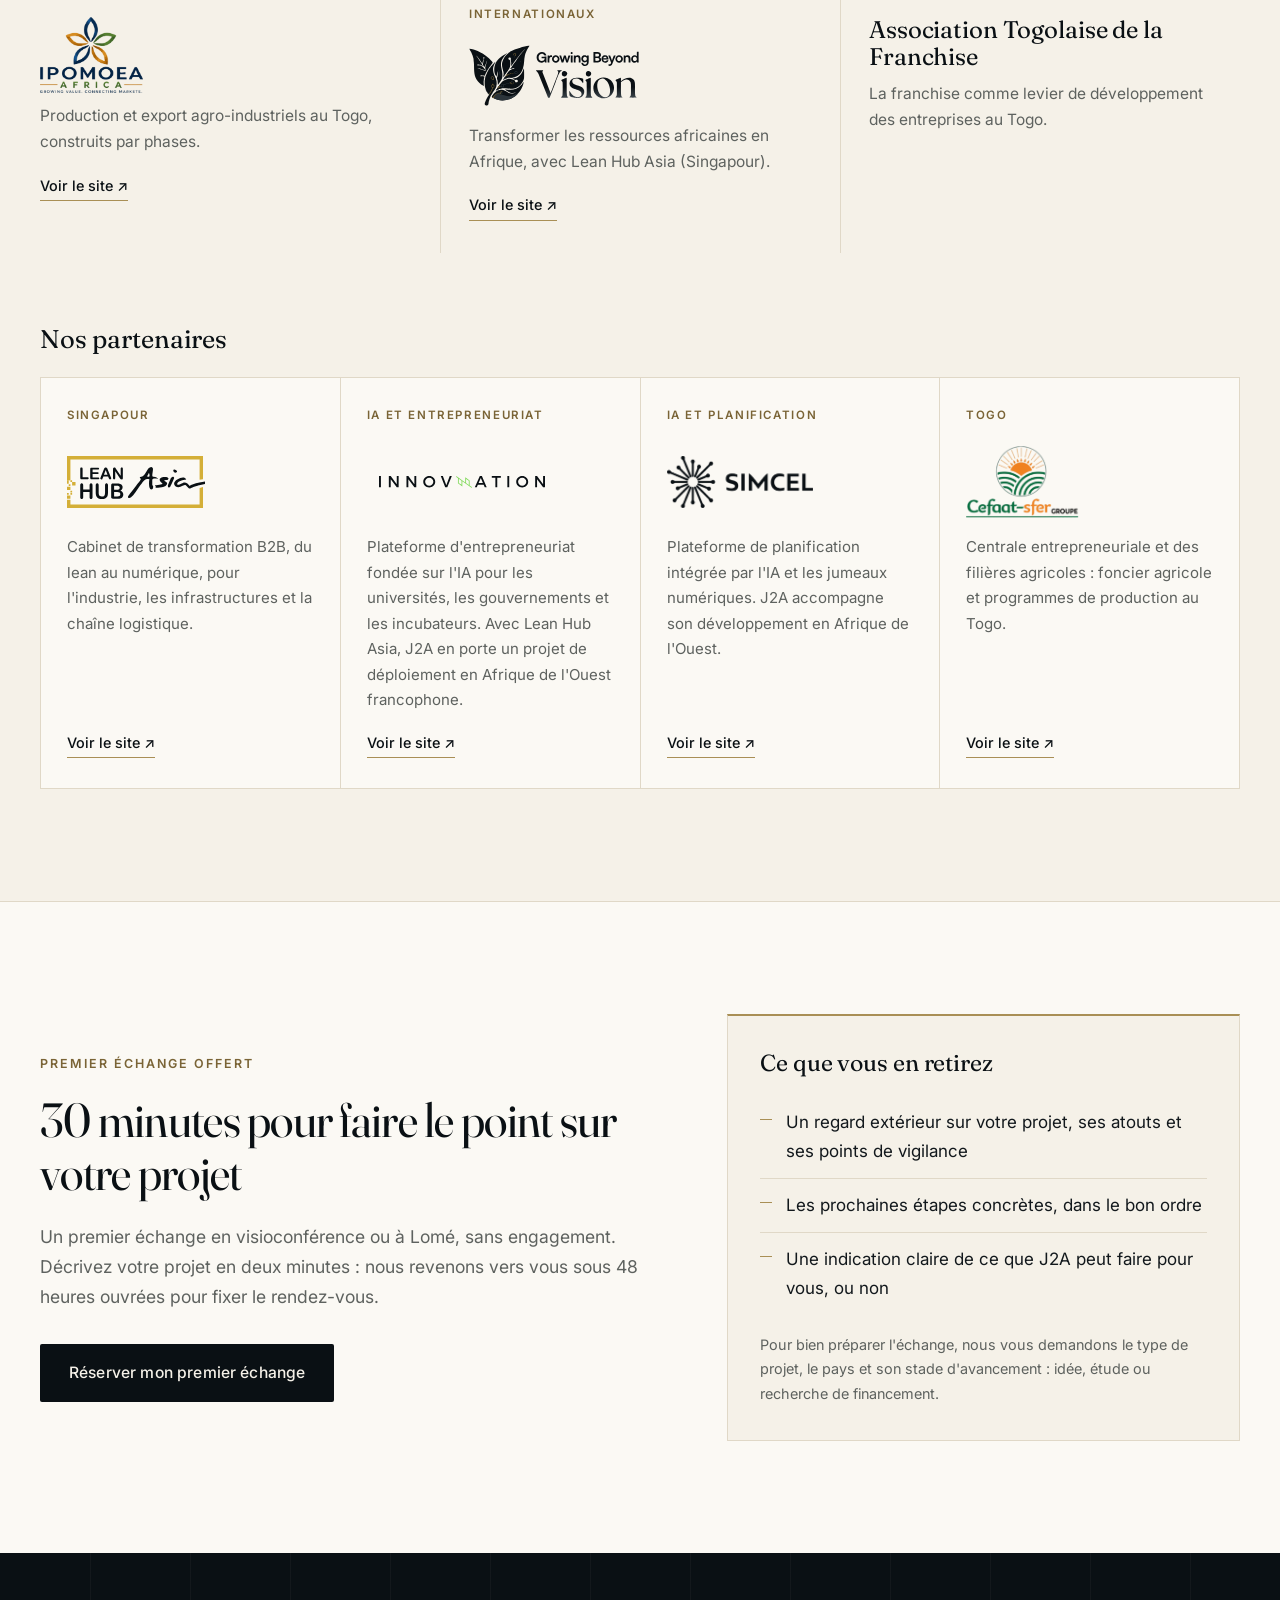
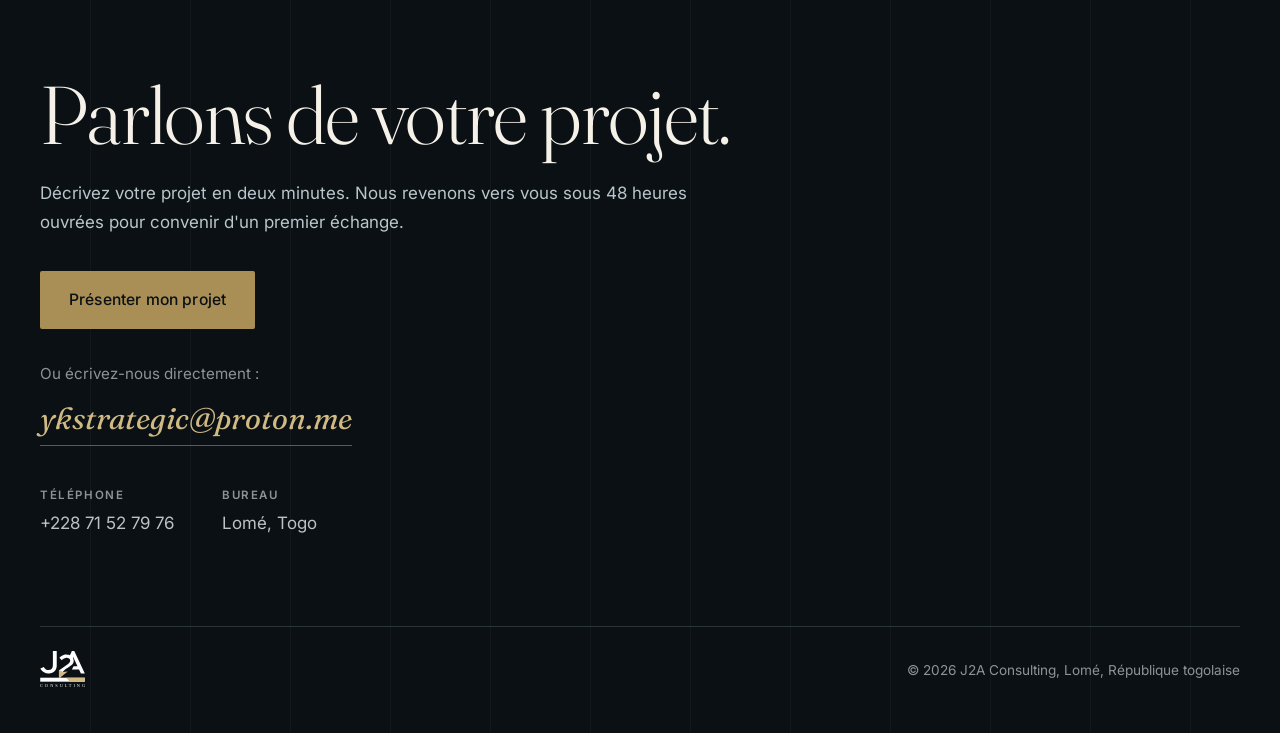
==== commit 96b25188: "Section Ipomoea Africa avec logos" ====
--- a/index.html
+++ b/index.html
@@ -21,7 +21,7 @@
 <link rel="preconnect" href="https://fonts.googleapis.com">
 <link rel="preconnect" href="https://fonts.gstatic.com" crossorigin>
 <link href="https://fonts.googleapis.com/css2?family=Fraunces:ital,opsz,wght@0,9..144,300;0,9..144,400;0,9..144,500;0,9..144,600;1,9..144,300;1,9..144,400&family=Inter:wght@400;500;600&display=swap" rel="stylesheet">
-<link rel="stylesheet" href="assets/style.css?v=7083d694">
+<link rel="stylesheet" href="assets/style.css?v=e4cfed9b">
 <script type="application/ld+json">{"@context": "https://schema.org", "@type": "ProfessionalService", "name": "J2A Consulting", "url": "https://j2a4510.github.io/j2a-consulting/", "logo": "https://j2a4510.github.io/j2a-consulting/assets/logo.svg", "image": "https://j2a4510.github.io/j2a-consulting/assets/share.jpg", "telephone": "+228 71 52 79 76", "address": {"@type": "PostalAddress", "addressLocality": "Lomé", "addressCountry": "TG"}, "areaServed": ["TG", "BJ", "BF", "CI", "SN", "NE", "ML"], "founder": {"@type": "Person", "name": "Yaovi Kokodoko"}, "sameAs": ["https://www.linkedin.com/company/jaa-consult-ing/"]}</script>
 </head>
 <body>
@@ -887,12 +887,13 @@
 <section class="case">
   <div class="wrap case-grid">
     <div>
-      <h2>Sur notre table en ce moment</h2>
-      <p class="case-name">Une filière agro-industrielle d'export, au Togo</p>
-      <p>Du foncier et un acheteur européen intéressé, mais ni plan de financement, ni certification, ni organisation de production. Voici où en est le dossier.</p>
+      <h2>Notre méthode, appliquée à notre propre projet</h2>
+      <p class="case-name">Ipomoea Africa : patate douce bio à M'Poti, au Togo</p>
+      <p>Nous ne faisons pas que conseiller : nous investissons. Ipomoea Africa, structuré avec Growing Beyond Vision, suit le parcours que nous proposons à nos clients. Point au 14 novembre 2026.</p>
+      <div class="case-logos"><a href="https://ipomoea.africa" target="_blank" rel="noopener" aria-label="Ipomoea Africa"><img src="assets/partners/ipomoea-africa.png" alt="Ipomoea Africa" width="320" height="235" loading="lazy"></a><a href="https://www.growingbeyondvision.com/" target="_blank" rel="noopener" aria-label="Growing Beyond Vision"><img src="assets/partners/growing-beyond-vision.svg" alt="Growing Beyond Vision" width="924" height="335" loading="lazy"></a></div>
     </div>
     <div>
-      <ul class="case-steps"><li><span class="st st-on">Fait</span>Projet découpé en phases, de l'export du frais à la transformation</li><li><span class="st st-on">Fait</span>Dossiers distincts pour les banques locales et pour les fonds</li><li><span class="st st-on">Fait</span>Organisme de certification bio reconnu par l'UE retenu</li><li><span class="st">En cours</span>Accord cadre avec l'acheteur européen et programme d'expéditions 2027</li><li><span class="st">En cours</span>Coopératives d'appui engagées pour sécuriser les volumes</li></ul>
+      <ul class="case-steps"><li><span class="st st-on">Fait</span>Projet découpé en phases, de l'export du frais à la transformation</li><li><span class="st st-on">Fait</span>Dossiers distincts pour les banques locales et pour les fonds</li><li><span class="st st-on">Fait</span>Organisme de certification bio reconnu par l'UE retenu</li><li><span class="st">En cours</span>Préparation des sols fin novembre et premières plantations en décembre, sur environ 100 ha en conversion bio</li><li><span class="st">En cours</span>Coopératives partenaires de la zone engagées pour sécuriser les volumes</li><li><span class="st">À venir</span>Premières exportations en 2027</li></ul>
       <p class="case-more">D'autres dossiers en immobilier, en énergie, auprès de collectivités et d'États, et en entrée sur le marché sont présentés sur demande, sous accord de confidentialité.</p>
       <a class="btn btn-ink" href="mailto:ykstrategic@proton.me?subject=Demande de présentation détaillée">Recevoir une présentation détaillée</a>
     </div>
@@ -971,7 +972,7 @@
   </div>
 </footer>
 <script type="application/json" id="site-data">{"verbs": ["au financement.", "à l'exécution.", "au marché."], "cities": [{"name": "Dakar", "region": "Afrique de l'Ouest francophone", "text": "Notre terrain. Un réseau opérationnel dans une dizaine de pays, du Sénégal au Cameroun, pour étudier, prospecter et implanter."}, {"name": "Conakry", "region": "Guinée", "text": "Un marché en forte croissance, où nous accompagnons des projets et des partenaires locaux."}, {"name": "Casablanca", "region": "Maroc", "text": "Ingénierie et études avec nos partenaires marocains, et passerelle vers les investisseurs et les industriels du Royaume."}, {"name": "Paris", "region": "France", "text": "Acheteurs, importateurs, financeurs d'impact et diaspora : nous ouvrons les débouchés et les sources de financement."}, {"name": "Londres", "region": "Royaume-Uni", "text": "Investisseurs, fonds d'impact et institutions financières, et liens avec la diaspora."}, {"name": "Montréal", "region": "Canada et Québec", "text": "Partenariats entre le Canada et l'Afrique de l'Ouest, missions d'entreprises et liens avec la diaspora."}, {"name": "Dubaï", "region": "Golfe", "text": "Investisseurs et fonds du Golfe intéressés par les projets africains."}, {"name": "Shanghai", "region": "Chine", "text": "Industriels, équipementiers et partenaires chinois qui veulent entrer sur le marché ouest-africain."}, {"name": "Bangkok", "region": "Thaïlande", "text": "Fournisseurs, technologies agro-industrielles et partenaires commerciaux pour les filières africaines."}, {"name": "Singapour", "region": "Singapour", "text": "Avec Lean Hub Asia et Growing Beyond Vision, nous portons des projets de transformation locale des ressources africaines."}, {"name": "Sydney", "region": "Australie", "text": "Investisseurs et entreprises australiens intéressés par l'Afrique de l'Ouest, notamment dans l'agriculture et les ressources."}], "tiers": [{"name": "Découvrir", "short": "Tester", "text": "Tester le marché : présence, premières données et premiers contacts, sans engagement lourd."}, {"name": "Connecter", "short": "Réseau", "text": "Construire un réseau qualifié de partenaires, de distributeurs et de prescripteurs."}, {"name": "Développer", "short": "Ventes", "text": "Accélérer les ventes avec une prospection active et un suivi des opportunités."}, {"name": "S'implanter", "short": "Présence", "text": "Installer une présence durable, avec une représentation locale quand les résultats le justifient."}]}</script>
-<script src="assets/app.js?v=7083d694" defer></script>
+<script src="assets/app.js?v=e4cfed9b" defer></script>
 <script src="https://tally.so/widgets/embed.js" async></script>
 </body>
 </html>
--- a/assets/style.css
+++ b/assets/style.css
@@ -243,6 +243,11 @@
 .st { font-size: .72rem; font-weight: 600; letter-spacing: .1em; text-transform: uppercase; color: var(--green); border: 1px solid var(--brass); padding: 3px 8px; text-align: center; }
 .st.st-on { background: var(--forest); color: var(--brass-light); border-color: var(--forest); }
 .case-more { margin: 24px 0 28px; font-size: .98rem; }
+.case-logos { display: flex; flex-wrap: wrap; align-items: center; gap: 20px 36px; margin-top: 30px; padding-top: 26px; border-top: 1px solid var(--line); }
+.case-logos a { display: block; transition: opacity .2s; }
+.case-logos a:hover { opacity: .75; }
+.case-logos img { display: block; width: auto; height: auto; max-height: 64px; max-width: 170px; }
+.case-logos img[src*="growing"] { max-height: 52px; }
 
 /* ---------- Market Access ---------- */
 .market { background: var(--forest); color: var(--ivory); padding: 112px 0; }
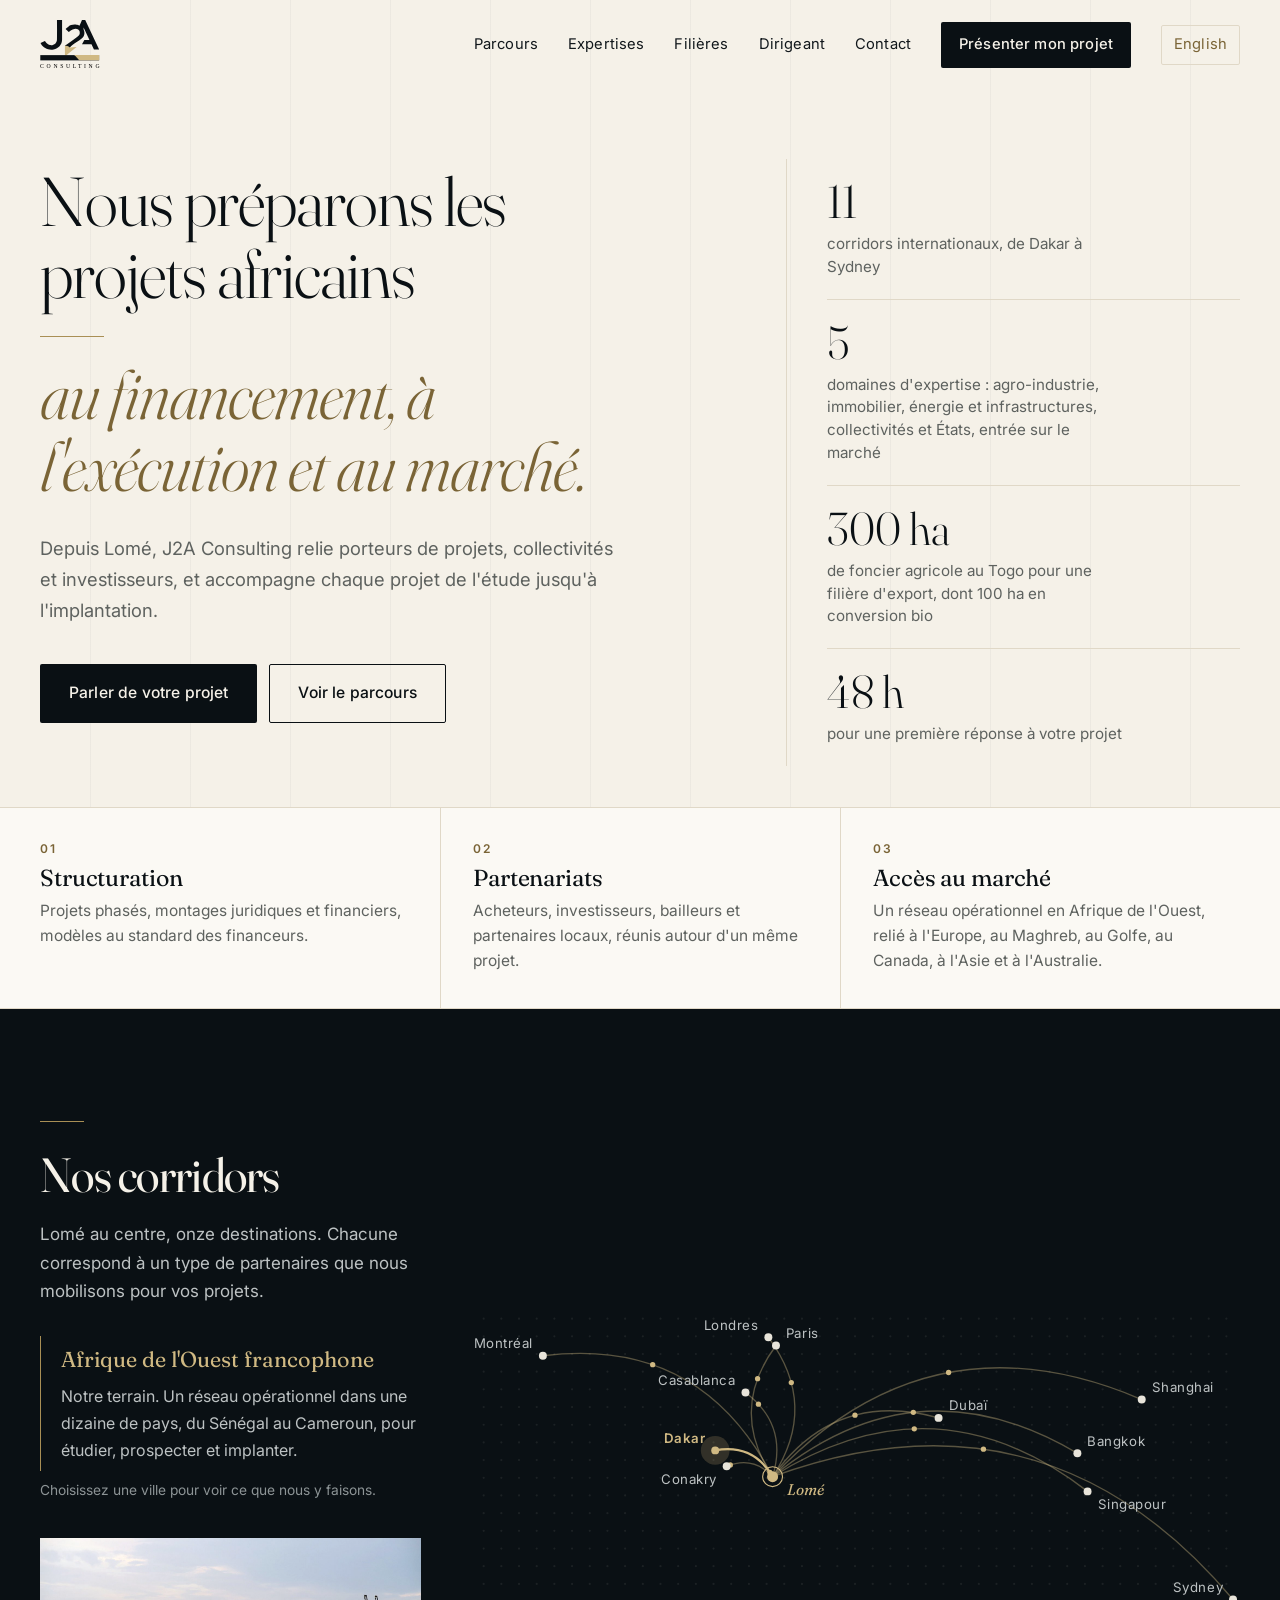
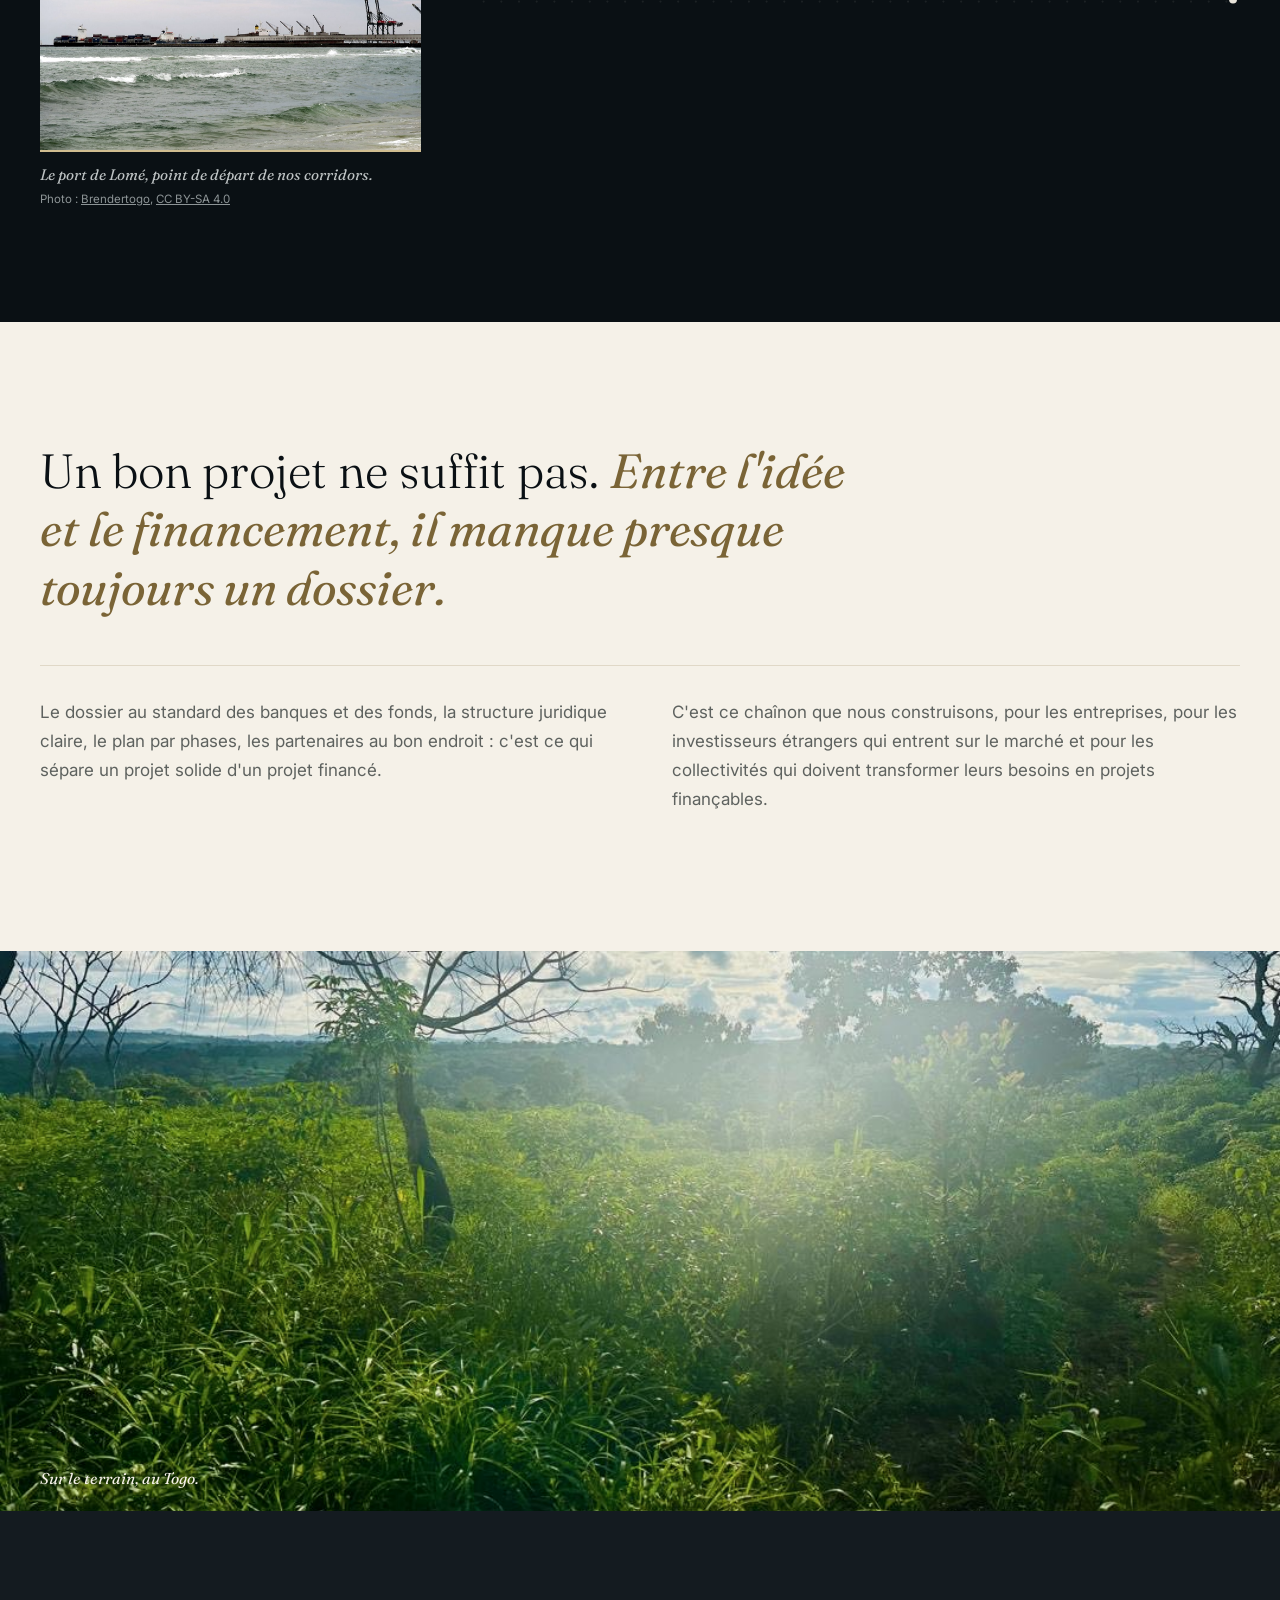
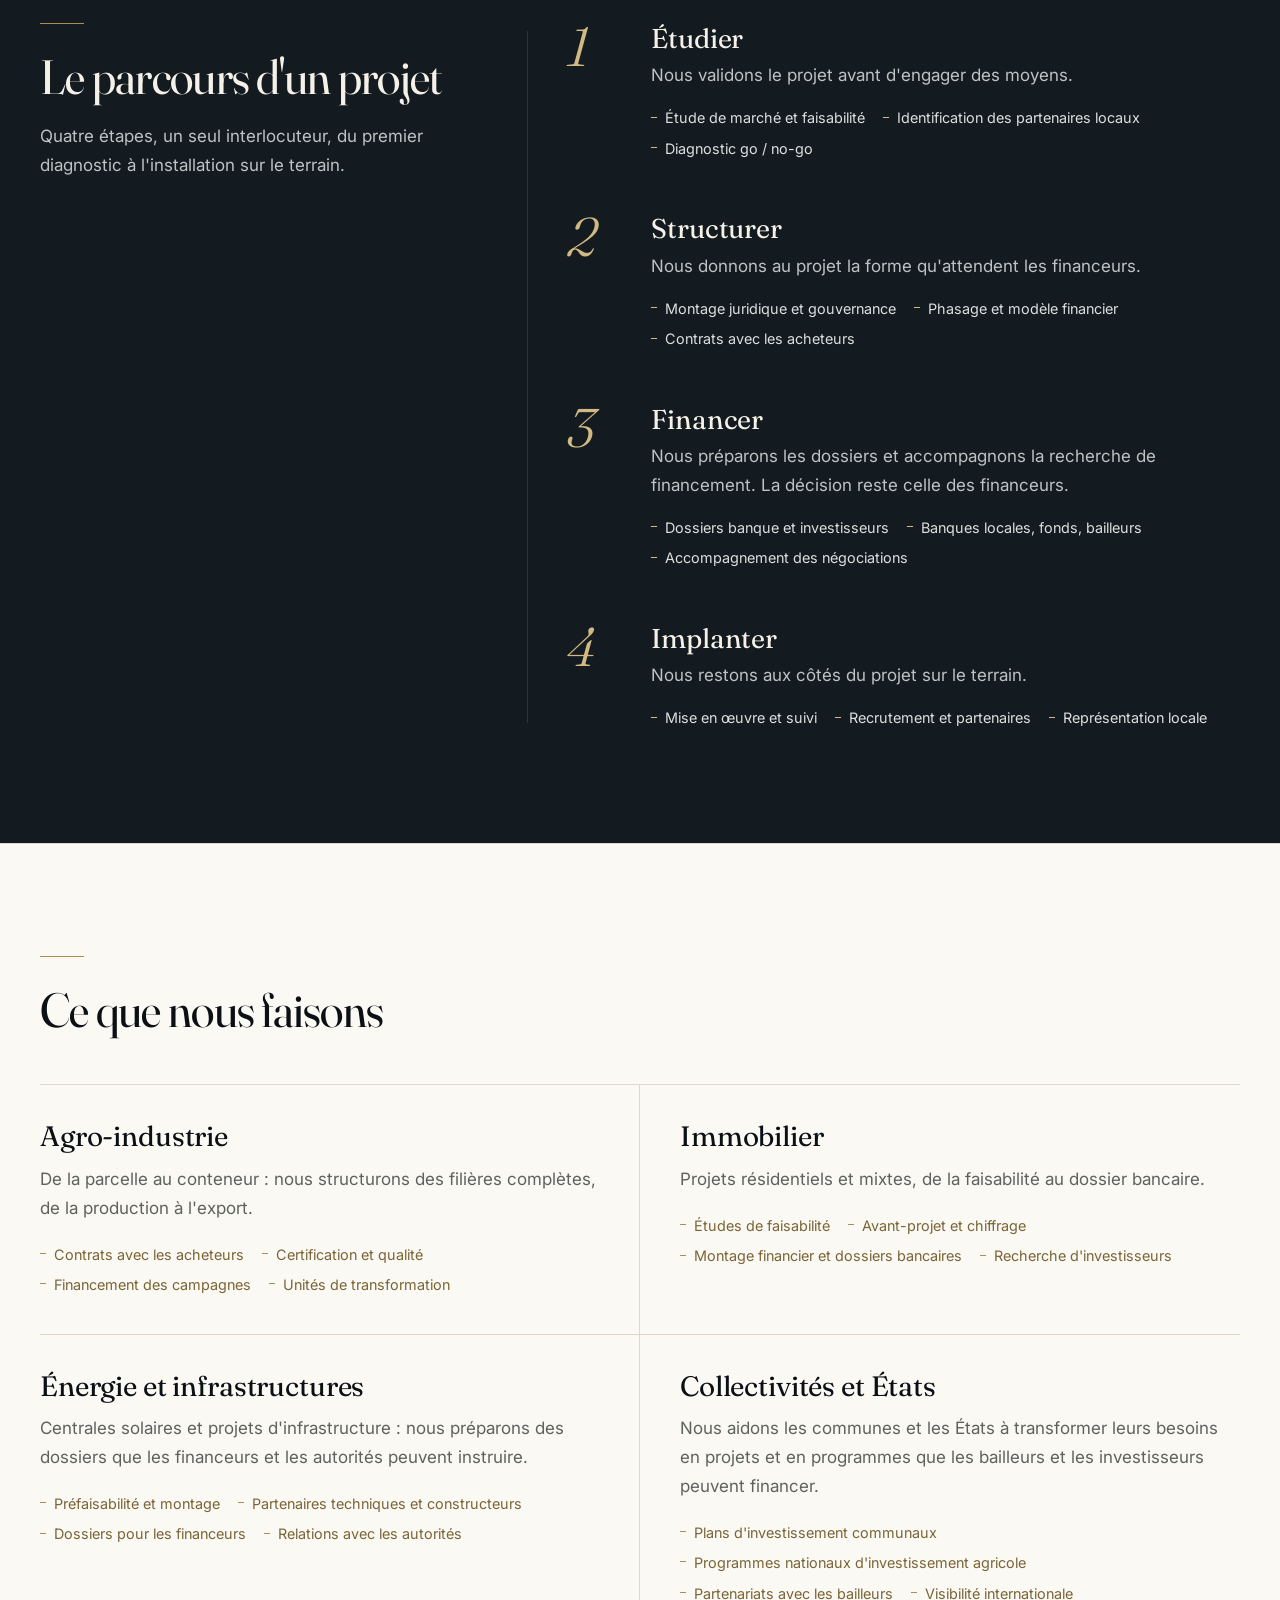
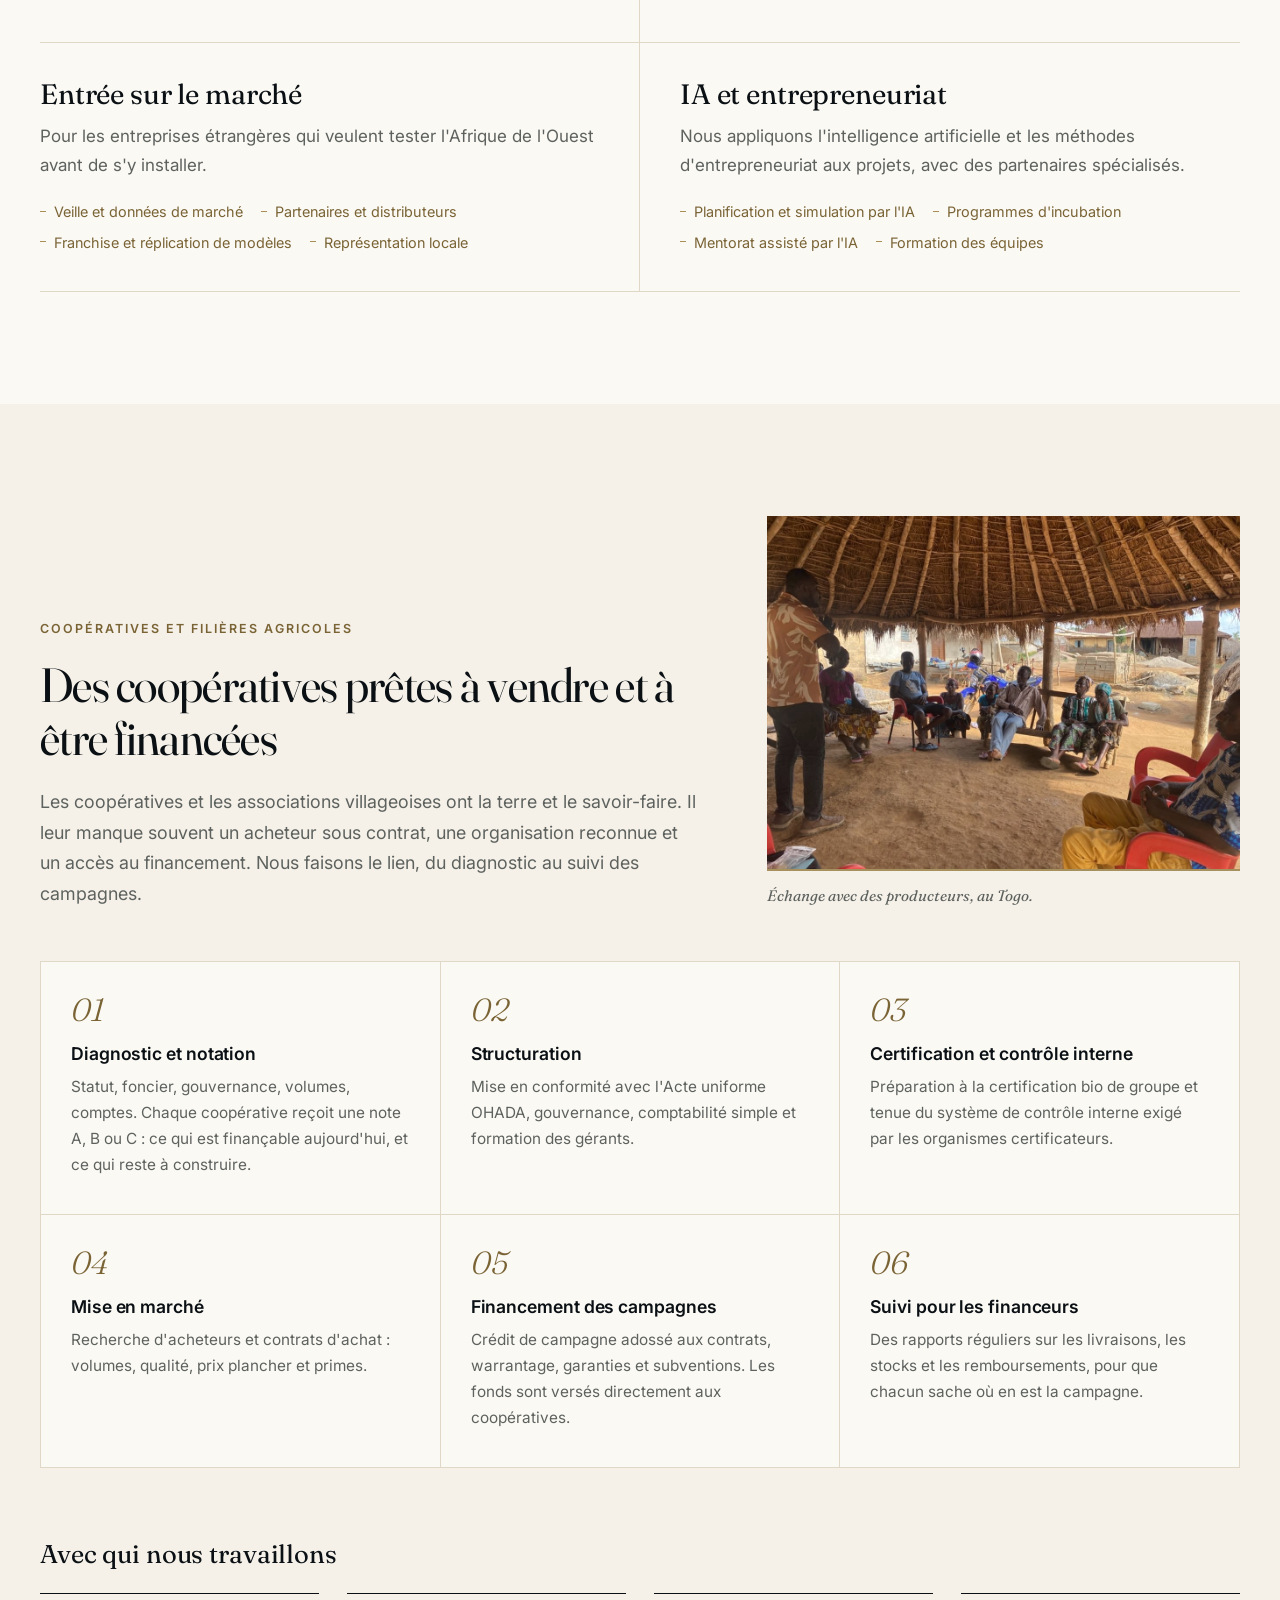
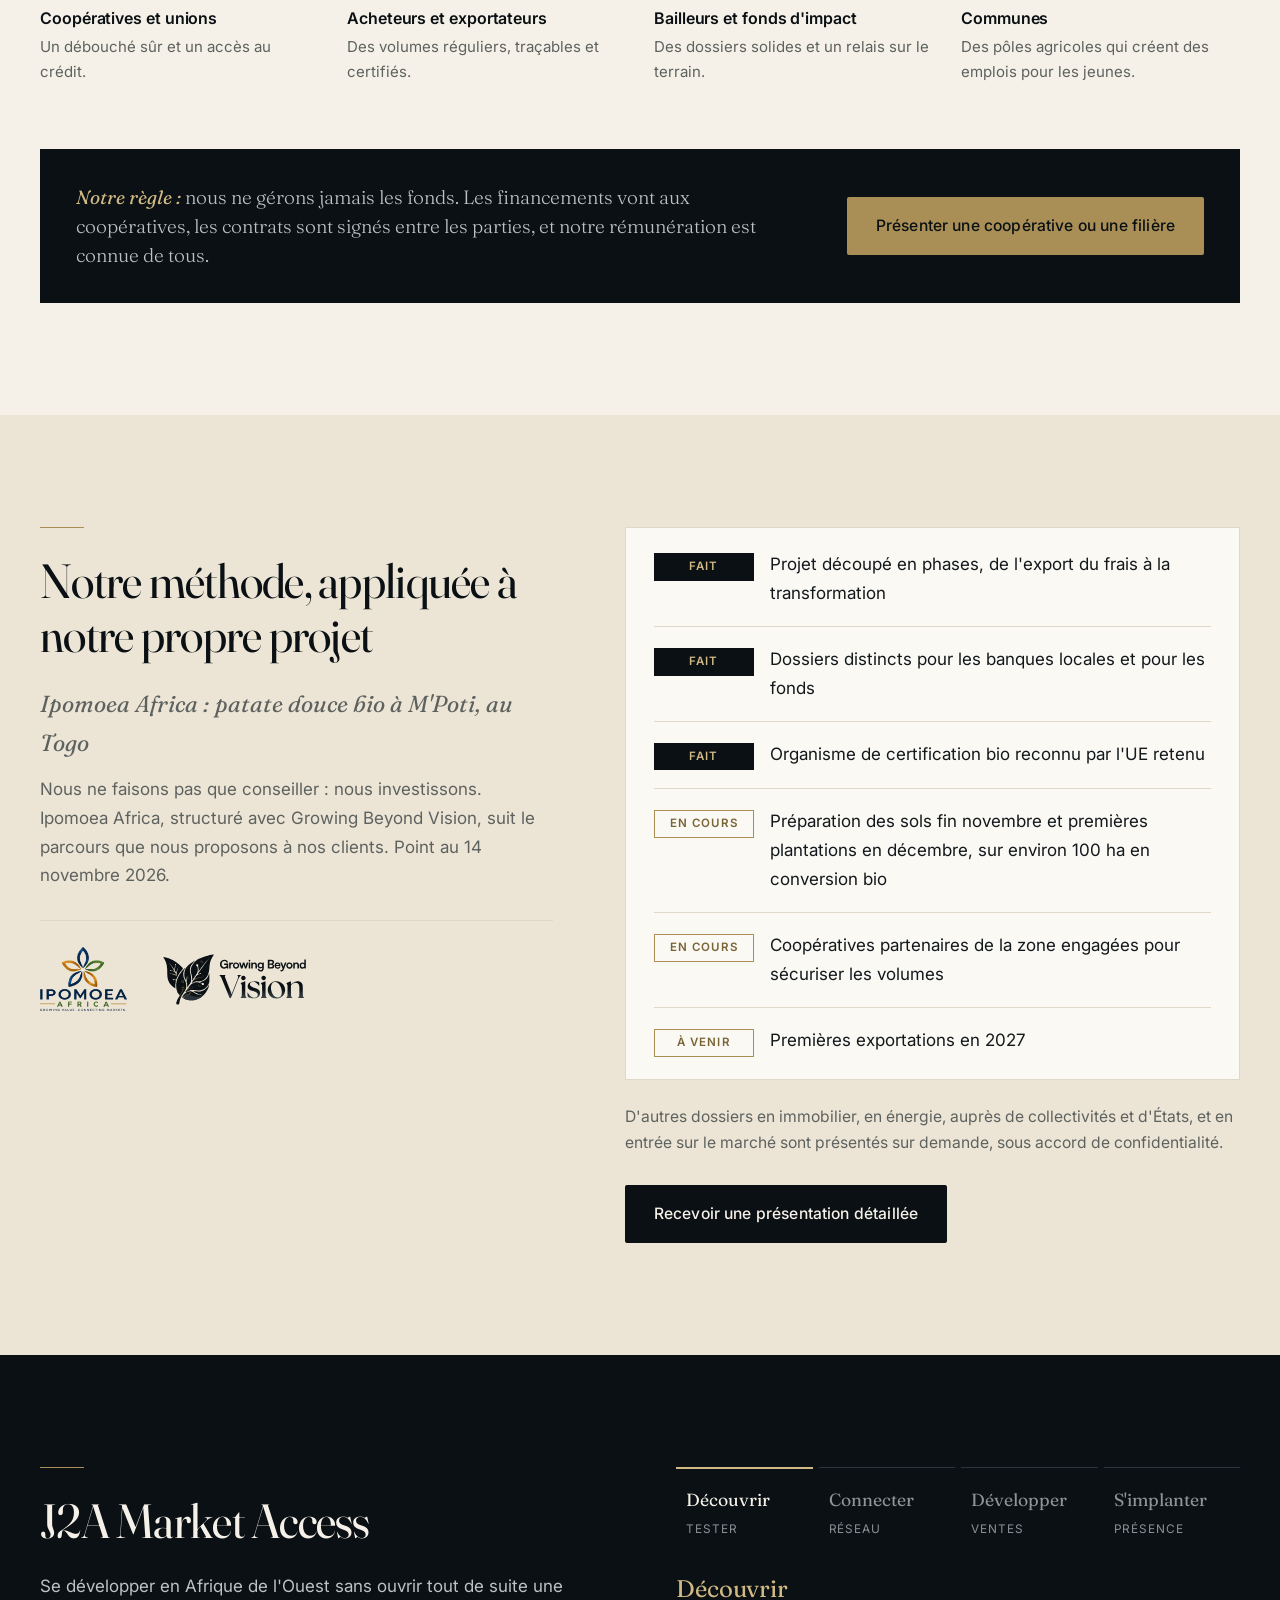
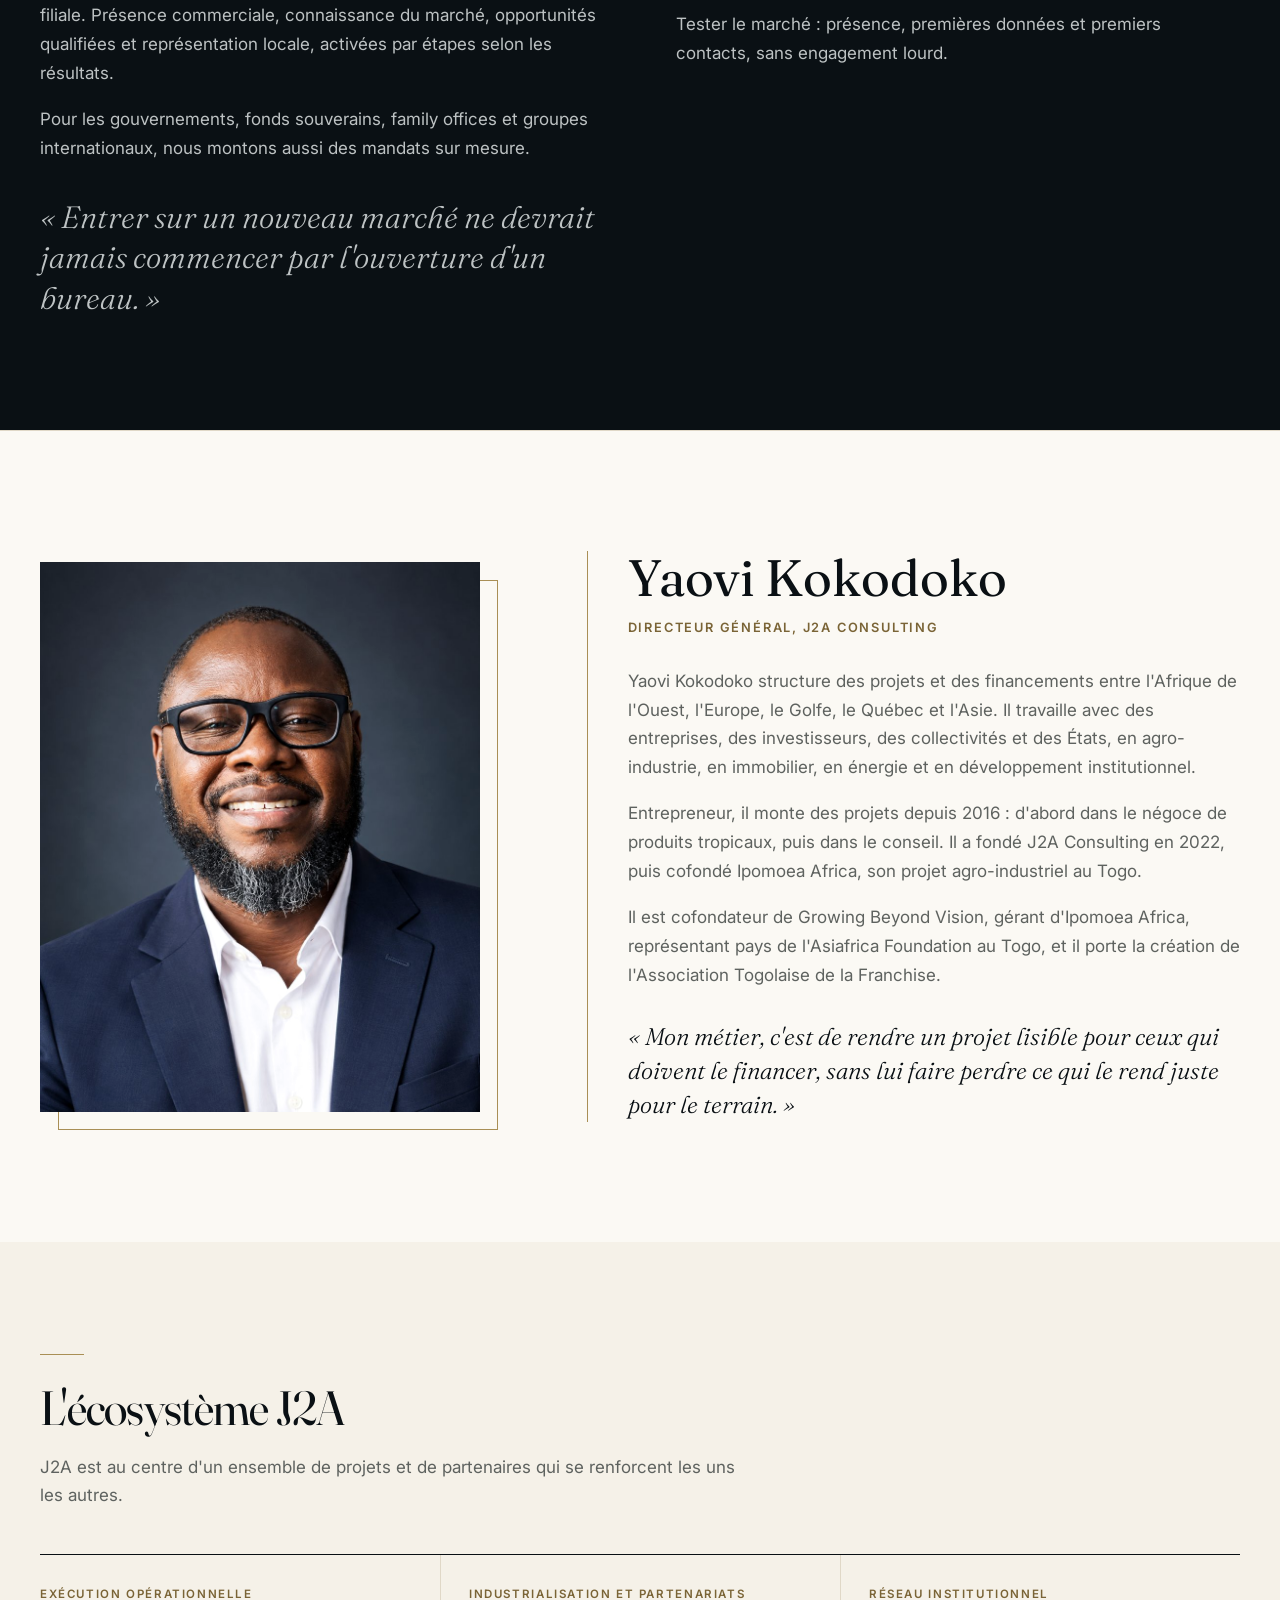
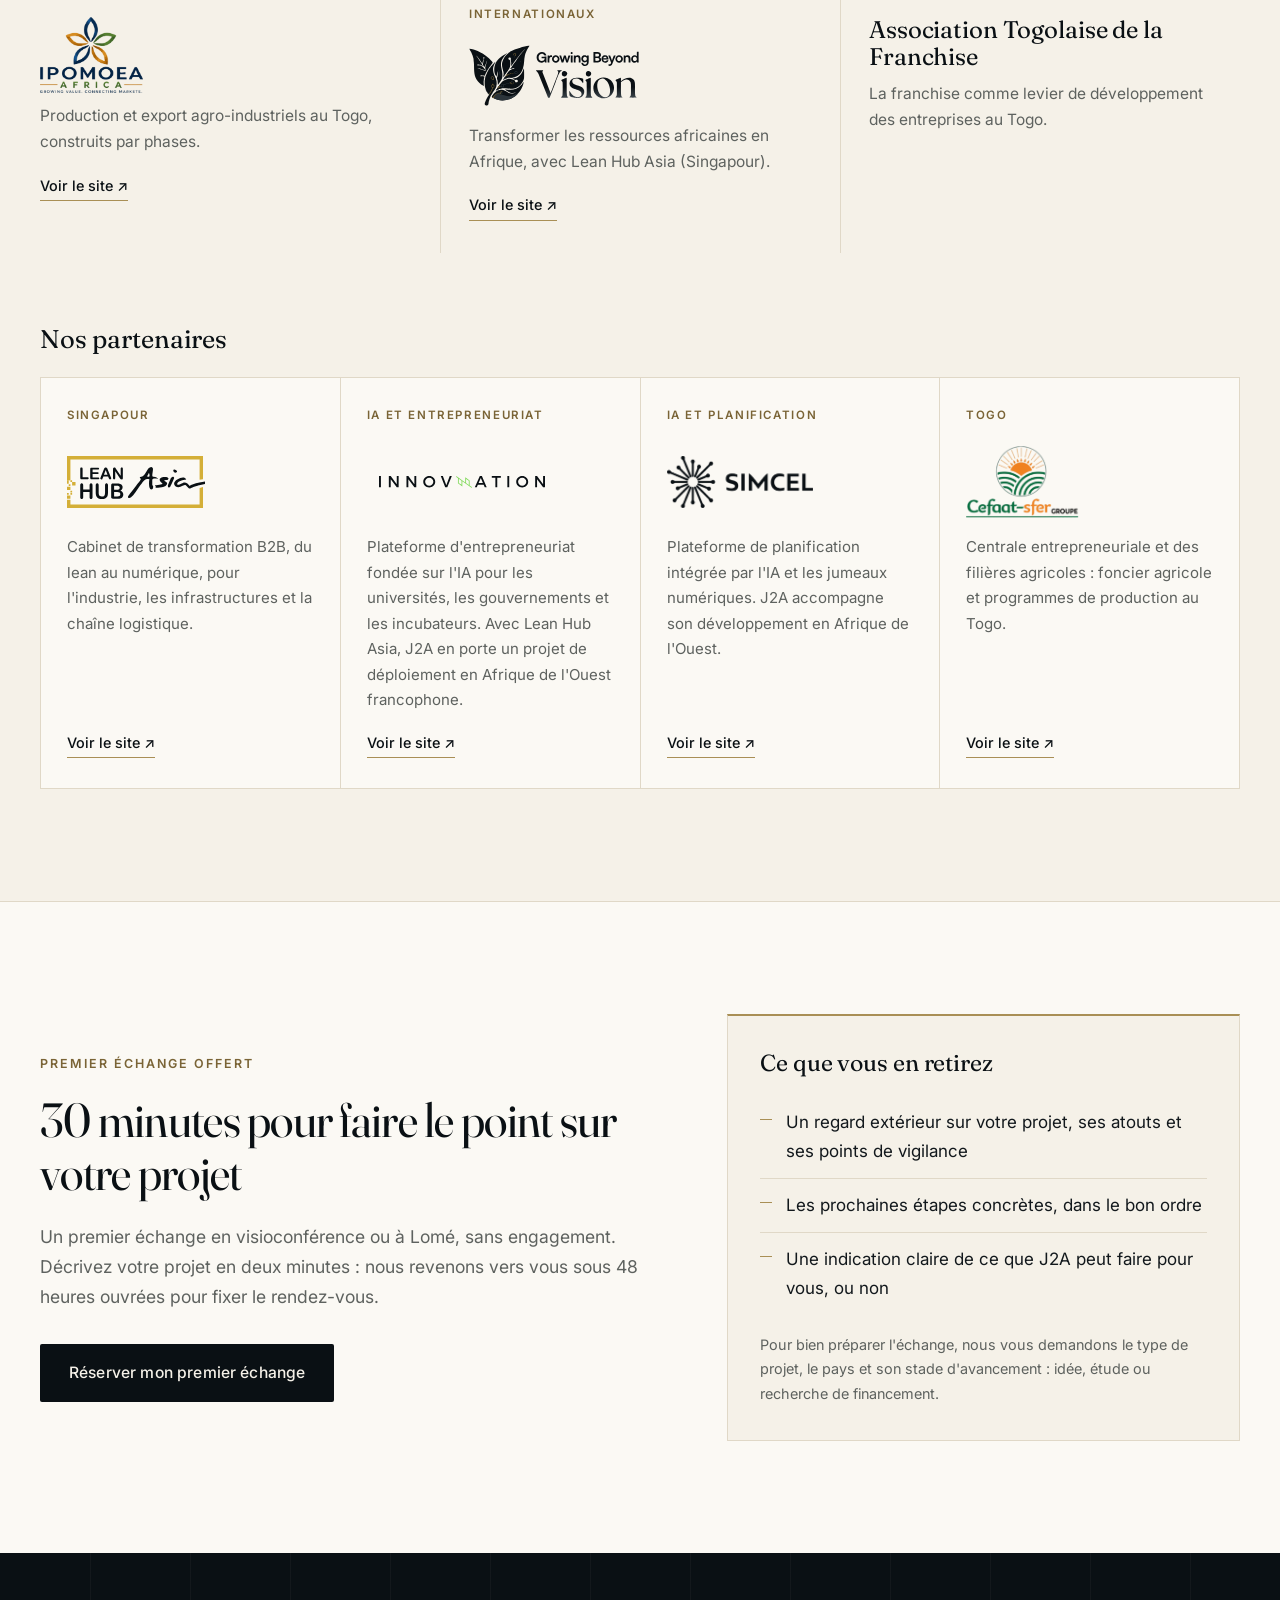
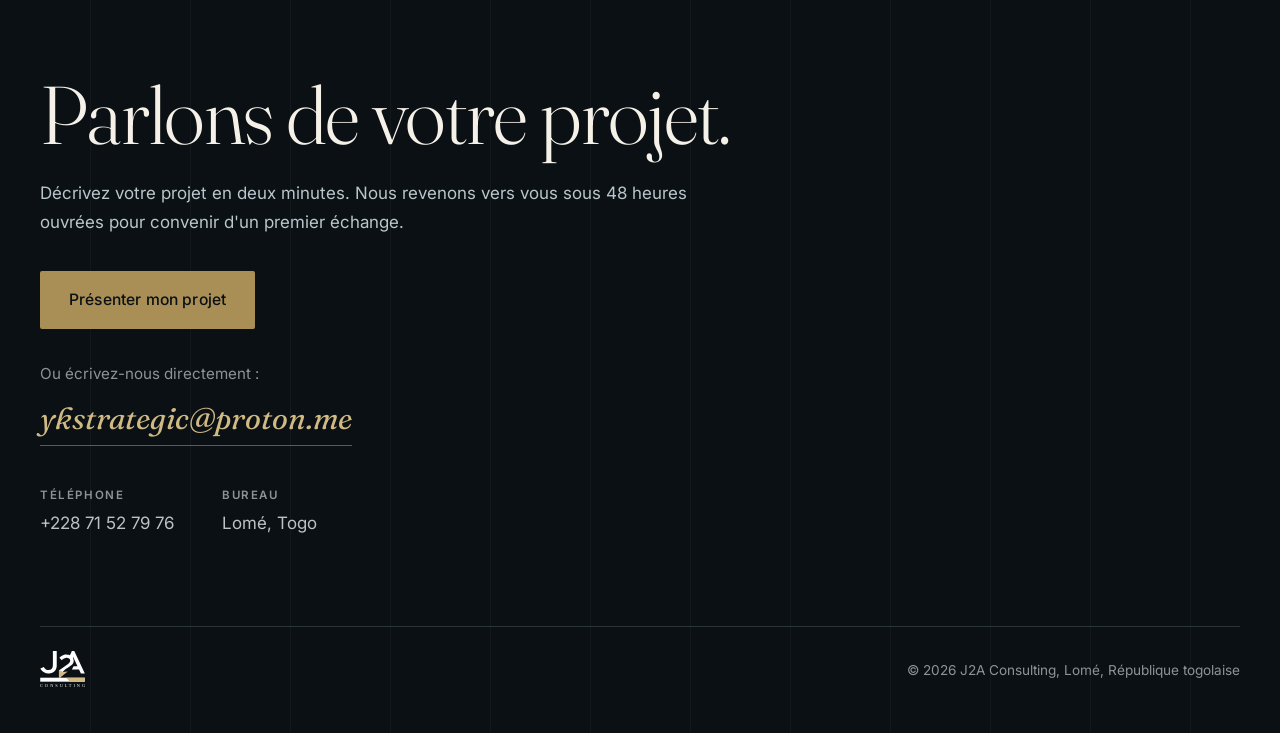
==== commit f5f49e6e: "Profil du dirigeant : entrepreneur" ====
--- a/index.html
+++ b/index.html
@@ -860,7 +860,7 @@
 <section class="expertise" id="expertises">
   <div class="wrap">
     <h2>Ce que nous faisons</h2>
-    <div class="exp-grid"><article class="exp-card"><h3>Agro-industrie</h3><p>De la parcelle au conteneur : nous structurons des filières complètes, de la production à l'export.</p><ul><li>Contrats avec les acheteurs</li><li>Certification et qualité</li><li>Financement des campagnes</li><li>Unités de transformation</li></ul></article><article class="exp-card"><h3>Immobilier</h3><p>Projets résidentiels et mixtes, de la faisabilité au dossier bancaire, avec un regard d'ingénieur en génie civil.</p><ul><li>Études de faisabilité</li><li>Avant-projet et chiffrage</li><li>Montage financier et dossiers bancaires</li><li>Recherche d'investisseurs</li></ul></article><article class="exp-card"><h3>Énergie et infrastructures</h3><p>Centrales solaires et projets d'infrastructure : nous préparons des dossiers que les financeurs et les autorités peuvent instruire.</p><ul><li>Préfaisabilité et montage</li><li>Partenaires techniques et constructeurs</li><li>Dossiers pour les financeurs</li><li>Relations avec les autorités</li></ul></article><article class="exp-card"><h3>Collectivités et États</h3><p>Nous aidons les communes et les États à transformer leurs besoins en projets et en programmes que les bailleurs et les investisseurs peuvent financer.</p><ul><li>Plans d'investissement communaux</li><li>Programmes nationaux d'investissement agricole</li><li>Partenariats avec les bailleurs</li><li>Visibilité internationale</li></ul></article><article class="exp-card"><h3>Entrée sur le marché</h3><p>Pour les entreprises étrangères qui veulent tester l'Afrique de l'Ouest avant de s'y installer.</p><ul><li>Veille et données de marché</li><li>Partenaires et distributeurs</li><li>Franchise et réplication de modèles</li><li>Représentation locale</li></ul></article><article class="exp-card"><h3>IA et entrepreneuriat</h3><p>Nous appliquons l'intelligence artificielle et les méthodes d'entrepreneuriat aux projets, avec des partenaires spécialisés.</p><ul><li>Planification et simulation par l'IA</li><li>Programmes d'incubation</li><li>Mentorat assisté par l'IA</li><li>Formation des équipes</li></ul></article></div>
+    <div class="exp-grid"><article class="exp-card"><h3>Agro-industrie</h3><p>De la parcelle au conteneur : nous structurons des filières complètes, de la production à l'export.</p><ul><li>Contrats avec les acheteurs</li><li>Certification et qualité</li><li>Financement des campagnes</li><li>Unités de transformation</li></ul></article><article class="exp-card"><h3>Immobilier</h3><p>Projets résidentiels et mixtes, de la faisabilité au dossier bancaire.</p><ul><li>Études de faisabilité</li><li>Avant-projet et chiffrage</li><li>Montage financier et dossiers bancaires</li><li>Recherche d'investisseurs</li></ul></article><article class="exp-card"><h3>Énergie et infrastructures</h3><p>Centrales solaires et projets d'infrastructure : nous préparons des dossiers que les financeurs et les autorités peuvent instruire.</p><ul><li>Préfaisabilité et montage</li><li>Partenaires techniques et constructeurs</li><li>Dossiers pour les financeurs</li><li>Relations avec les autorités</li></ul></article><article class="exp-card"><h3>Collectivités et États</h3><p>Nous aidons les communes et les États à transformer leurs besoins en projets et en programmes que les bailleurs et les investisseurs peuvent financer.</p><ul><li>Plans d'investissement communaux</li><li>Programmes nationaux d'investissement agricole</li><li>Partenariats avec les bailleurs</li><li>Visibilité internationale</li></ul></article><article class="exp-card"><h3>Entrée sur le marché</h3><p>Pour les entreprises étrangères qui veulent tester l'Afrique de l'Ouest avant de s'y installer.</p><ul><li>Veille et données de marché</li><li>Partenaires et distributeurs</li><li>Franchise et réplication de modèles</li><li>Représentation locale</li></ul></article><article class="exp-card"><h3>IA et entrepreneuriat</h3><p>Nous appliquons l'intelligence artificielle et les méthodes d'entrepreneuriat aux projets, avec des partenaires spécialisés.</p><ul><li>Planification et simulation par l'IA</li><li>Programmes d'incubation</li><li>Mentorat assisté par l'IA</li><li>Formation des équipes</li></ul></article></div>
   </div>
 </section>
 
@@ -921,7 +921,7 @@
       <h2 class="sr">Le dirigeant</h2>
       <div class="name">Yaovi Kokodoko</div>
       <div class="role">Directeur général, J2A Consulting</div>
-      <p>Yaovi Kokodoko structure des projets et des financements entre l'Afrique de l'Ouest, l'Europe, le Golfe, le Québec et l'Asie. Il travaille avec des entreprises, des investisseurs, des collectivités et des États, en agro-industrie, en immobilier, en énergie et en développement institutionnel.</p><p>Ingénieur des travaux en génie civil de formation, il monte des projets depuis 2016, d'abord dans le négoce de produits tropicaux, puis dans le conseil. Il a fondé J2A Consulting en 2022.</p><p>Il est cofondateur de Growing Beyond Vision, gérant d'Ipomoea Africa, représentant pays de l'Asiafrica Foundation au Togo, et il porte la création de l'Association Togolaise de la Franchise.</p>
+      <p>Yaovi Kokodoko structure des projets et des financements entre l'Afrique de l'Ouest, l'Europe, le Golfe, le Québec et l'Asie. Il travaille avec des entreprises, des investisseurs, des collectivités et des États, en agro-industrie, en immobilier, en énergie et en développement institutionnel.</p><p>Entrepreneur, il monte des projets depuis 2016 : d'abord dans le négoce de produits tropicaux, puis dans le conseil. Il a fondé J2A Consulting en 2022, puis cofondé Ipomoea Africa, son projet agro-industriel au Togo.</p><p>Il est cofondateur de Growing Beyond Vision, gérant d'Ipomoea Africa, représentant pays de l'Asiafrica Foundation au Togo, et il porte la création de l'Association Togolaise de la Franchise.</p>
       <blockquote>« Mon métier, c'est de rendre un projet lisible pour ceux qui doivent le financer, sans lui faire perdre ce qui le rend juste pour le terrain. »</blockquote>
     </div>
   </div>
